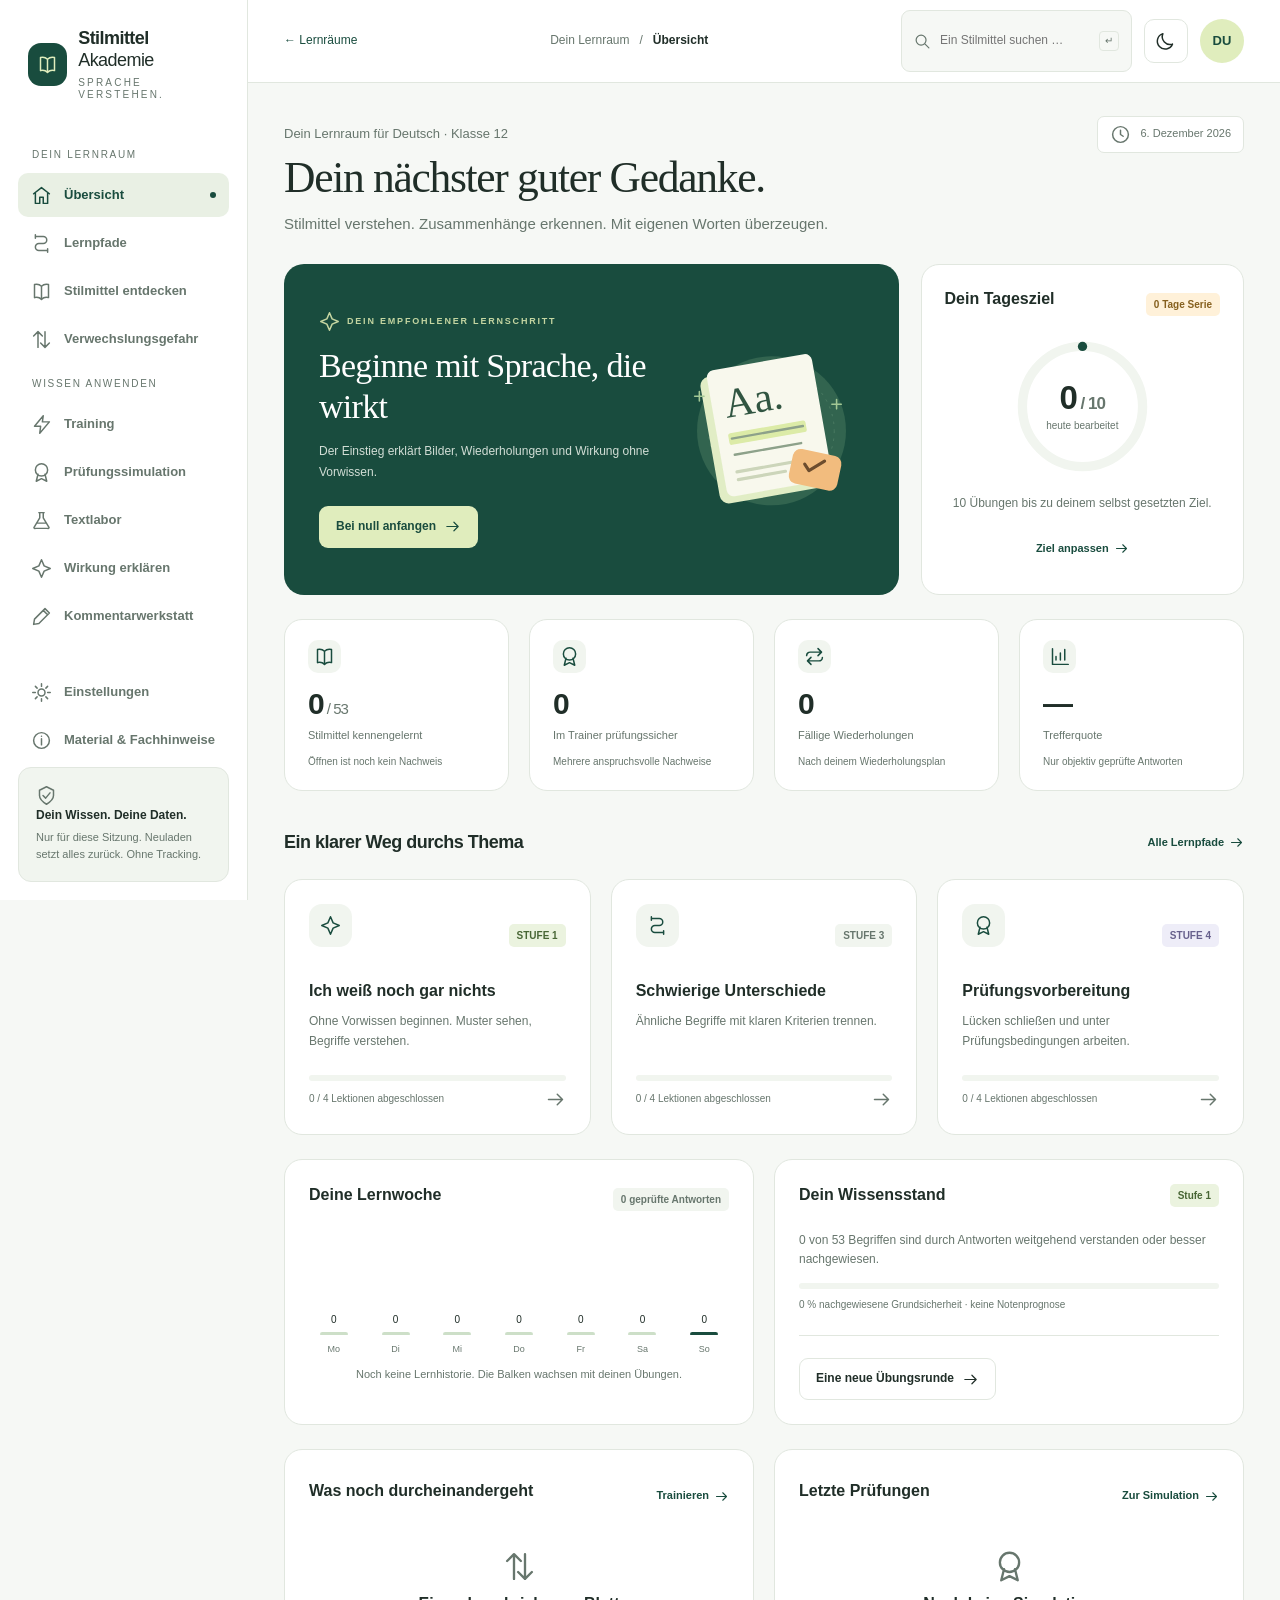
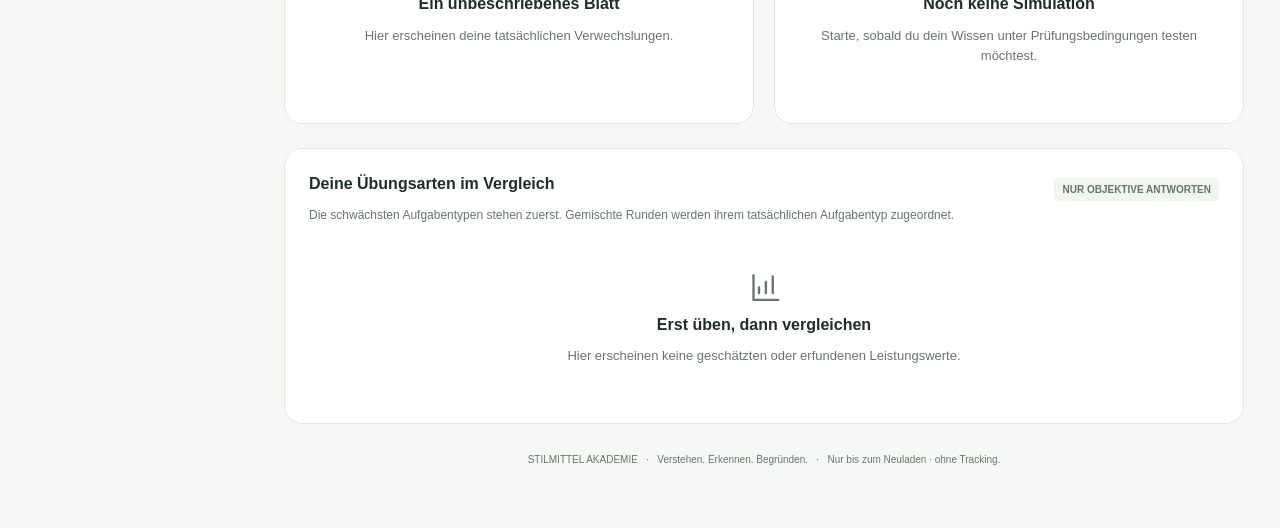
==== docs/exercises/deutsch-kurzarbeit-26-10-26.html @ a664a709 "feat: add German Stilmittel practice for October 26" ====
<!doctype html>
<html lang="de">
<head>
<meta http-equiv="Content-Security-Policy" content="default-src 'none'; script-src 'unsafe-inline'; style-src 'unsafe-inline'; img-src data:; base-uri 'none'; form-action 'none'">
<meta charset="utf-8">
<meta name="viewport" content="width=device-width,initial-scale=1,viewport-fit=cover">
<meta name="theme-color" content="#194c3e">
<meta name="description" content="Stilmittel verstehen, sicher erkennen und überzeugend analysieren. Deine lokale Lernplattform für die Oberstufe.">
<title>Stilmittel Akademie · Sprache verstehen.</title>
<link rel="icon" href="data:image/svg+xml,%3Csvg%20xmlns%3D%22http%3A//www.w3.org/2000/svg%22%20viewBox%3D%220%200%2064%2064%22%3E%3Crect%20width%3D%2264%22%20height%3D%2264%22%20rx%3D%2218%22%20fill%3D%22%23194c3e%22/%3E%3Cpath%20d%3D%22M14%2017c8-2%2013%200%2018%204%205-4%2010-6%2018-4v30c-8-2-13%200-18%204-5-4-10-6-18-4z%22%20fill%3D%22none%22%20stroke%3D%22%23e2edc8%22%20stroke-width%3D%223%22/%3E%3Cpath%20d%3D%22M32%2021v30M20%2025l6%202m-6%206%206%202m12-8%206-2m-6%2010%206-2%22%20stroke%3D%22%23e2edc8%22%20stroke-width%3D%222%22/%3E%3C/svg%3E%0A" type="image/svg+xml">
<style>
:root{--bg:#f6f8f5;--surface:#fff;--surface2:#f1f5ef;--ink:#202e28;--muted:#67766d;--line:#e1e7df;--brand:#194c3e;--brand2:#2a6854;--lime:#e0edbd;--accent:#f2b879;--good:#1c6a49;--bad:#a63e3d;--badbg:#fff0ed;--shadow:0 6px 30px #193e2910;--radius:18px;--sidebar:248px;--sans:Inter,ui-sans-serif,-apple-system,BlinkMacSystemFont,"Segoe UI",sans-serif;--serif:Georgia,"Times New Roman",serif}
*{box-sizing:border-box}html{scroll-behavior:smooth;scroll-padding-top:95px}body{margin:0;background:var(--bg);color:var(--ink);font:15px/1.6 var(--sans);-webkit-font-smoothing:antialiased}button,input,select,textarea{font:inherit}button,a,input,select,textarea{-webkit-tap-highlight-color:transparent}button{cursor:pointer;color:inherit}button:disabled{cursor:default;opacity:.5}a{color:var(--brand);text-decoration:none}a:hover{text-decoration:underline}button:focus-visible,a:focus-visible,input:focus-visible,select:focus-visible,textarea:focus-visible,summary:focus-visible{outline:3px solid #dbac5c;outline-offset:3px}h1,h2,h3,p{margin-top:0}h1{font:normal clamp(30px,3.4vw,45px)/1.12 var(--serif);letter-spacing:-1.3px;margin-bottom:14px}h2{font-size:21px;line-height:1.3;letter-spacing:-.5px;margin-bottom:15px}h3{font-size:16px;line-height:1.4;margin-bottom:10px}p{margin-bottom:14px}small,.small{font-size:12px}svg{display:inline-block;vertical-align:middle;flex-shrink:0}svg.icon{width:21px;height:21px;fill:none;stroke:currentColor;stroke-width:1.7;stroke-linecap:round;stroke-linejoin:round}.muted{color:var(--muted)}.eyebrow{font-size:10px;font-weight:750;letter-spacing:1.8px;text-transform:uppercase;color:var(--muted)}.subtitle{color:var(--muted);max-width:770px;line-height:1.7}.row{display:flex;align-items:center;gap:12px}.between{justify-content:space-between}.wrap{flex-wrap:wrap}.stack{display:grid;gap:18px}.grid{display:grid;gap:20px}.grid.two{grid-template-columns:repeat(2,minmax(0,1fr))}.grid.three{grid-template-columns:repeat(3,minmax(0,1fr))}.grid.four{grid-template-columns:repeat(4,minmax(0,1fr))}.span2{grid-column:span 2}.mb{margin-bottom:24px}.mt{margin-top:24px}.mt-small{margin-top:12px}.no-margin{margin:0}.divider{border:0;border-top:1px solid var(--line);margin:22px 0}
.sidebar{width:var(--sidebar);height:100dvh;position:fixed;inset:0 auto 0 0;background:var(--surface);border-right:1px solid var(--line);z-index:50;padding:28px 18px 18px;display:flex;flex-direction:column;overflow:auto}.brand{display:flex;align-items:center;gap:11px;padding:0 10px 31px;text-decoration:none!important;color:var(--ink)}.brand-mark{width:43px;height:43px;background:var(--brand);border-radius:13px;color:var(--lime);display:grid;place-items:center}.brand-name{font-weight:750;font-size:18px;letter-spacing:-.55px;line-height:1.2}.brand-name small{display:block;font-size:10px;letter-spacing:2.2px;text-transform:uppercase;font-weight:500;margin-top:6px;color:var(--muted)}.nav-label{font-size:10px;letter-spacing:1.7px;color:var(--muted);margin:15px 14px 10px}.nav-item{display:flex;gap:12px;align-items:center;padding:11px 13px;margin-bottom:4px;border-radius:10px;color:var(--muted);font-size:13px;font-weight:550;text-decoration:none!important}.nav-item:hover{background:var(--surface2);color:var(--ink)}.nav-item.active{background:#e9f0e4;color:var(--brand);font-weight:700}.nav-item.active:after{content:'';width:6px;height:6px;border-radius:50%;background:var(--brand);margin-left:auto}.sidebar-foot{margin-top:auto;padding-top:28px}.local-card{background:var(--surface2);padding:17px;border:1px solid var(--line);border-radius:13px;font-size:11px;color:var(--muted)}.local-card strong{display:block;font-size:12px;color:var(--ink);margin-bottom:4px}.shell{margin-left:var(--sidebar)}.topbar{height:78px;position:sticky;top:0;z-index:40;border-bottom:1px solid var(--line);background:var(--surface);padding:0 36px;display:flex;align-items:center;justify-content:space-between;gap:20px}.crumb{font-size:12px;color:var(--muted);white-space:nowrap}.crumb b{font-weight:600;color:var(--ink)}.searchbox{display:flex;align-items:center;gap:9px;background:var(--bg);border:1px solid var(--line);border-radius:9px;padding:8px 12px;min-width:220px}.searchbox svg{color:var(--muted);width:17px}.searchbox input{background:none;border:0;outline:0;width:100%;min-width:0;font-size:12px;color:var(--ink);padding:0}.avatar{width:36px;height:36px;border-radius:50%;background:var(--lime);color:var(--brand);display:grid;place-items:center;font-weight:700;font-size:13px;border:0}.icon-btn{width:38px;height:38px;display:inline-grid;place-items:center;background:transparent;border:1px solid var(--line);border-radius:10px}.mobile-menu{display:none}.main{padding:33px 36px 60px;max-width:1530px;margin:auto;min-height:calc(100dvh - 78px)}.page-top{margin-bottom:28px}.page-top .eyebrow{display:block;margin-bottom:12px}.page-top h1{margin-bottom:9px}.page-top p{margin-bottom:0}.welcome{font-size:13px;color:var(--muted);margin-bottom:10px}.date-pill{font-size:11px;white-space:nowrap;color:var(--muted);padding:7px 12px;border:1px solid var(--line);border-radius:7px;background:var(--surface)}.card{background:var(--surface);border:1px solid var(--line);border-radius:var(--radius);padding:24px;min-width:0}.card h3:last-child,.card p:last-child{margin-bottom:0}.card.clickable{transition:transform .15s,box-shadow .15s,border-color .15s;text-align:left;color:inherit}.card.clickable:hover{transform:translateY(-3px);box-shadow:var(--shadow);border-color:#b0c6ad}.hero{border-radius:20px;background:var(--brand);color:#fff;position:relative;overflow:hidden;padding:32px 35px;min-height:260px;display:flex;align-items:center;gap:15px}.hero-copy{position:relative;z-index:1;max-width:66%}.hero .eyebrow{color:#c4d5a1;display:flex;gap:7px;align-items:center;font-size:9px;margin-bottom:14px}.hero h2{font:normal 34px/1.2 var(--serif);letter-spacing:-.7px;max-width:430px;margin-bottom:13px}.hero p{color:#d2ded6;font-size:12px;line-height:1.8;max-width:390px;margin-bottom:22px}.hero-art{width:240px;max-width:36%;margin-left:auto}.hero-art svg{width:100%;height:auto}.hero-soft{background:#e9f0e4;color:var(--brand);border:1px solid #d8e3cf}.button{display:inline-flex;align-items:center;justify-content:center;gap:8px;border:1px solid transparent;border-radius:9px;padding:10px 16px;font-weight:650;font-size:12px;background:var(--brand);color:#fff;min-height:42px;text-decoration:none!important;line-height:1.45}.button:hover{background:var(--brand2)}.button svg{width:17px;height:17px}.button.secondary{border-color:var(--line);background:var(--surface);color:var(--ink)}.button.secondary:hover{background:var(--surface2)}.button.soft{background:var(--lime);color:var(--brand)}.button.soft:hover{background:#d1e3a6}.button.ghost{background:none;color:var(--brand);padding:6px 0}.button.danger{background:var(--bad)}.button.small{padding:7px 11px;min-height:34px;font-size:11px}.stat{padding:20px 23px;position:relative}.stat .stat-icon{width:33px;height:33px;display:grid;place-items:center;background:var(--surface2);border-radius:10px;color:var(--brand)}.stat strong{display:block;font-size:30px;letter-spacing:-1px;line-height:1;margin:16px 0 8px}.stat strong small{font-size:15px;color:var(--muted);font-weight:400}.stat .label{font-size:11px;color:var(--muted)}.stat-foot{font-size:10px;color:var(--muted);margin-top:10px}.section-title{display:flex;align-items:center;justify-content:space-between;margin:29px 0 15px;gap:10px}.section-title h2{margin:0;font-size:18px}.text-link{font-size:11px;color:var(--brand);display:inline-flex;align-items:center;gap:5px;font-weight:650}.text-link svg{width:15px;height:15px}.dashboard-grid{display:grid;grid-template-columns:minmax(0,1.9fr) minmax(270px,1fr);gap:22px}.daily-card{display:flex;flex-direction:column;align-items:center;text-align:center;padding:23px}.ring{width:145px;height:145px;position:relative;margin:3px auto 15px}.ring svg{width:100%;height:100%;transform:rotate(-90deg)}.ring-center{position:absolute;inset:0;display:flex;align-items:center;justify-content:center;flex-direction:column}.ring-center strong{font-size:33px;line-height:1.2;letter-spacing:-1px}.ring-center span{font-size:10px;color:var(--muted)}.tag{display:inline-flex;align-items:center;gap:5px;font-size:10px;line-height:1.3;padding:5px 8px;border-radius:5px;background:var(--surface2);color:var(--muted);font-weight:600}.tag.green{background:#ebf3df;color:#486635}.tag.gold{background:#fff1d9;color:#86601e}.tag.purple{background:#eeedf8;color:#67608c}.tag.blue{background:#eaf0f7;color:#4a678b}.tag.red{background:#fdece9;color:var(--bad)}.tag.dark{background:var(--brand);color:white}.progress{height:6px;border-radius:8px;background:var(--surface2);overflow:hidden;flex:1}.progress>span{height:100%;display:block;border-radius:8px;background:var(--brand);transition:width .3s}.progress-label{font-size:10px;color:var(--muted);margin-top:8px}.path-card .path-icon,.mode-icon{width:43px;height:43px;border-radius:13px;background:var(--surface2);display:grid;place-items:center;color:var(--brand);margin-bottom:19px}.path-card h3{margin:14px 0 8px}.path-card p{font-size:12px;line-height:1.7;color:var(--muted);min-height:42px}.path-card .progress{margin-top:22px}.info{border-radius:12px;padding:16px 19px;background:var(--surface2);border:1px solid var(--line);font-size:12px;line-height:1.75}.info strong{color:var(--ink)}.info.warning{background:#fff6e5;color:#77591d;border-color:#eeddb7}.info.error{background:var(--badbg);color:var(--bad);border-color:#edc5bf}.info.good{background:#eaf4ed;color:var(--good);border-color:#c9e0cd}.empty{text-align:center;padding:32px 20px;color:var(--muted);font-size:13px}.empty svg{width:33px;height:33px;margin-bottom:10px}.empty h3{color:var(--ink)}.activity-chart{display:flex;align-items:flex-end;gap:12px;height:140px;padding-top:10px}.chart-col{flex:1;min-width:0;text-align:center;display:flex;align-items:center;flex-direction:column;justify-content:flex-end;height:100%}.chart-col .bar{border-radius:6px 6px 2px 2px;background:#cddfc8;width:min(100%,28px);min-height:3px}.chart-col.today .bar{background:var(--brand)}.chart-col small{font-size:9px;color:var(--muted);margin-top:7px}.chart-col b{font-size:10px;font-weight:500;margin-bottom:4px}.list-row{display:flex;align-items:center;gap:12px;padding:13px 0;border-bottom:1px solid var(--line);font-size:12px}.list-row:last-child{border-bottom:0}.list-row .grow{flex:1;min-width:0}.list-row strong{display:block;font-size:12px}.list-row small{color:var(--muted);font-size:10px}.circle-num{width:30px;height:30px;display:grid;place-items:center;border-radius:9px;background:var(--surface2);color:var(--brand);font-size:12px;font-weight:650;flex-shrink:0}
.filters{display:flex;flex-wrap:wrap;gap:12px;align-items:center;padding:17px 20px;background:var(--surface);border:1px solid var(--line);border-radius:14px;margin-bottom:23px}.filters .searchbox{flex:1;min-width:200px;background:var(--surface);border:0;padding:0}input[type=text],input[type=number],input[type=search],select,textarea{border:1px solid var(--line);background:var(--surface);border-radius:8px;padding:11px 12px;color:var(--ink);max-width:100%}select{font-size:12px;min-height:41px}textarea{width:100%;min-height:140px;resize:vertical;line-height:1.75;font-size:14px}label.field{display:grid;gap:7px;font-size:12px;font-weight:600;min-width:0}label.field small{font-weight:400}.check{display:flex;align-items:center;gap:8px;font-size:12px;cursor:pointer;font-weight:400;line-height:1.55}.check input{accent-color:var(--brand);width:16px;height:16px;flex-shrink:0}.check.large{padding:12px;border:1px solid var(--line);border-radius:9px}.chip{display:inline-flex;align-items:center;justify-content:center;gap:5px;padding:7px 12px;border:1px solid var(--line);background:var(--surface);border-radius:8px;font-size:11px;min-height:34px}.chip.active{background:var(--brand);color:#fff;border-color:var(--brand)}.term-card{display:flex;flex-direction:column;padding:21px;text-decoration:none!important}.term-card h3{font:normal 23px/1.2 var(--serif);margin:16px 0 10px}.term-card p{font-size:12px;color:var(--muted);line-height:1.7;flex:1}.term-card .example-preview{font:italic 14px/1.6 var(--serif);padding:12px;background:var(--surface2);border-radius:8px;margin:7px 0 15px;color:var(--ink)}.status-dot{width:6px;height:6px;display:inline-block;background:#bac4bb;border-radius:50%}.status-dot.s1{background:#caa363}.status-dot.s2{background:#72a080}.status-dot.s3{background:var(--brand)}.status-label{font-size:10px;color:var(--muted)}.back{display:inline-flex;align-items:center;gap:7px;font-size:12px;color:var(--muted);margin-bottom:22px}.back svg{width:16px;height:16px}.detail-layout{display:grid;grid-template-columns:minmax(0,2fr) minmax(260px,1fr);gap:23px}.detail-aside{position:sticky;top:102px;align-self:start}.definition{font:normal 23px/1.55 var(--serif);letter-spacing:-.3px}.example-block{padding:20px 0;border-bottom:1px solid var(--line)}.example-block:last-child{border:0;padding-bottom:0}.example-block blockquote{font:normal 23px/1.55 var(--serif);margin:12px 0 15px;white-space:normal}.example-block p{font-size:13px}mark{background:#e5edba;color:#284529;padding:1px 3px;border-radius:3px}blockquote{margin:15px 0;padding:0}.step-text{display:grid;grid-template-columns:25px 1fr;gap:10px;margin:10px 0}.step-text .circle-num{width:23px;height:23px;font-size:10px}.step-text p{font-size:12px;margin:0}.definition-tag{font-size:10px;text-transform:uppercase;letter-spacing:1px;font-weight:650;color:var(--muted)}.confusion-link{display:block;padding:14px 0;border-bottom:1px solid var(--line);font-size:12px}.confusion-link:last-child{border:0}.confusion-link strong{display:block;font-size:13px;margin-bottom:5px}.compare-vs{font:italic 23px var(--serif);color:var(--muted);text-align:center;margin:10px 0}.comparison-card{border-top:3px solid var(--brand)}.comparison-card.alt{border-top-color:#c59859}.lesson{display:grid;grid-template-columns:44px 1fr auto;gap:17px;align-items:center;padding:22px;background:var(--surface);border:1px solid var(--line);border-radius:13px;margin-bottom:12px}.lesson p{font-size:12px;color:var(--muted);margin:5px 0 0}.lesson.done{border-color:#b7d1b3}.lesson-content{font-size:16px;line-height:1.9;max-width:800px}.lesson-content p{margin-bottom:22px}.lesson-content .lead{font:25px/1.6 var(--serif)}
.mode-card{position:relative;display:block;text-align:left;width:100%}.mode-card.selected{border-color:var(--brand);box-shadow:0 0 0 1px var(--brand)}.mode-card .mode-icon{margin-bottom:15px}.mode-card .letter{position:absolute;right:20px;top:20px;color:var(--muted);font-size:10px}.mode-card p{font-size:12px;color:var(--muted);margin-bottom:0}.training-config{display:grid;grid-template-columns:1fr 1fr 1fr auto;gap:14px;align-items:end;margin-bottom:26px}.question-frame{max-width:900px;margin:auto}.question-top{margin-bottom:25px}.question-top .progress{margin-top:18px}.question-card{padding:32px}.question-card h2{font-size:21px;line-height:1.5}.question-text{background:var(--surface2);padding:24px;border-radius:12px;font:normal 24px/1.7 var(--serif);white-space:pre-line;margin:22px 0;overflow-wrap:anywhere}.question-text.long{font:15px/1.9 var(--sans);max-height:430px;overflow:auto}.answer-list{display:grid;gap:10px}.answer-option{width:100%;display:flex;align-items:flex-start;gap:13px;text-align:left;padding:15px 17px;background:var(--surface);border:1px solid var(--line);border-radius:10px;font-size:13px;line-height:1.6}.answer-option:hover:not(:disabled){border-color:#93ae8c;background:var(--surface2)}.answer-option .option-letter{display:grid;place-items:center;flex-shrink:0;width:24px;height:24px;border-radius:6px;background:var(--surface2);font-size:10px;font-weight:650}.answer-option.selected{background:#edf3e6;border-color:var(--brand);box-shadow:0 0 0 1px var(--brand)}.answer-option.correct{border-color:var(--good);background:#eaf5ec}.answer-option.incorrect{border-color:var(--bad);background:var(--badbg)}.answer-option:disabled{opacity:1}.answer-option[aria-pressed=true] .option-letter{background:var(--brand);color:white}.feedback{padding:20px;border-radius:12px;margin-top:20px;background:#edf4ea;border:1px solid #bed6b7;font-size:13px}.feedback.bad{background:var(--badbg);border-color:#e9c4bd}.feedback.partial{background:#fff6e5;border-color:#eeddb7}.feedback h3{margin-bottom:9px}.feedback .answer-quote{font:20px/1.6 var(--serif);margin:15px 0}.question-actions{display:flex;justify-content:space-between;align-items:center;gap:12px;margin-top:23px;flex-wrap:wrap}.hint{padding:12px 0;color:var(--muted);font-size:12px}details{font-size:13px}summary{cursor:pointer;font-weight:600;padding:10px 0}details>p{padding-top:6px;line-height:1.8}input.answer-input{font-size:18px;width:100%;padding:17px}.word-area{font:normal 21px/1.95 var(--serif);padding:22px;background:var(--surface2);border-radius:12px;margin:18px 0;white-space:normal}.word-token{display:inline;border:1px solid transparent;border-radius:4px;background:transparent;font:inherit;line-height:1.7;padding:2px 3px;margin:1px 0;color:inherit;min-height:36px}.word-token:hover{background:#dde7d5}.word-token.selected{background:var(--brand);color:white}.word-token.solution{background:#dcebad;border-color:#658b43;color:#244326}.word-token.missed{border-bottom:2px solid var(--bad)}.word-token.lab-marked{background:var(--mark-color,#dcebad);color:#253d2c;border-bottom:2px solid #75986b}.word-token.lab-multiple{background:repeating-linear-gradient(135deg,#d6e6c7 0,#d6e6c7 7px,#e9dbbb 7px,#e9dbbb 14px)}.word-token:disabled{opacity:1}.token-note{font-size:11px;color:var(--muted)}.match-grid{display:grid;grid-template-columns:1.4fr 1fr;gap:18px}.match-col{display:grid;gap:10px}.match-item{text-align:left;padding:14px;background:var(--surface);border:1px solid var(--line);border-radius:9px;font-size:12px;min-height:65px}.match-item.selected{border-color:var(--brand);background:#edf3e6}.match-item.connected{border-left:5px solid var(--brand)}.order-zone{min-height:80px;padding:15px;border:1px dashed #93ad89;border-radius:12px;display:flex;align-items:center;flex-wrap:wrap;gap:9px;margin-bottom:16px}.order-zone .chip{font-size:13px}.flashcard{min-height:340px;display:flex;flex-direction:column;justify-content:center;align-items:center;padding:35px;text-align:center;border-radius:18px;background:var(--surface);border:1px solid var(--line);box-shadow:var(--shadow);cursor:pointer}.flashcard .front{font:36px/1.4 var(--serif)}.flashcard .back-text{font:24px/1.6 var(--serif);max-width:650px}.flashcard .eyebrow{margin-bottom:30px}.ratings{display:grid;grid-template-columns:repeat(3,1fr);gap:12px;margin-top:20px}.result-score{font-size:64px;line-height:1;letter-spacing:-3px;margin:20px 0;color:var(--brand)}.result-score small{font-size:22px;color:var(--muted);letter-spacing:0}.review-grid{display:flex;flex-wrap:wrap;gap:7px}.review-dot{width:36px;height:36px;border:1px solid var(--line);border-radius:7px;background:var(--surface);font-size:12px}.review-dot.answered{background:var(--surface2);border-color:#7ba46a}.review-dot.current{background:var(--brand);color:#fff}.exam-clock{padding:8px 12px;border-radius:9px;background:var(--surface);border:1px solid var(--line);font-variant-numeric:tabular-nums;font-size:13px;font-weight:650}.exam-clock.urgent{color:var(--bad);background:var(--badbg)}.exam-layout{display:grid;grid-template-columns:minmax(0,1fr) 240px;gap:22px}.exam-side{align-self:start;position:sticky;top:101px}.exam-review-item{display:flex;gap:15px;align-items:center;padding:14px 0;border-bottom:1px solid var(--line)}.exam-review-item .grow{flex:1;min-width:0}.exam-review-item p{font-size:12px;margin:0}.criteria{display:grid;gap:8px;margin:16px 0}.criteria .check{align-items:flex-start;border:1px solid var(--line);border-radius:8px;padding:11px 13px}.criteria .check input{margin-top:2px}.score-note{font-size:11px;color:var(--muted);line-height:1.6}.lab-layout{display:grid;grid-template-columns:minmax(0,1.5fr) minmax(300px,1fr);gap:22px}.lab-text{font:19px/2 var(--serif)}.annotation{padding:16px;border:1px solid var(--line);border-left:4px solid var(--mark-color,#b6d3a7);border-radius:10px;margin:13px 0;font-size:12px}.annotation blockquote{font:18px/1.5 var(--serif);margin:9px 0}.annotation p{margin:7px 0}.annotation-header{display:flex;justify-content:space-between;align-items:center}.workshop-top{display:grid;grid-template-columns:2fr 1fr;gap:20px;margin-bottom:20px}.material{border-top:1px solid var(--line);padding-top:16px;margin-top:16px;font-size:13px}.material h3{font-size:13px}.editor-toolbar{position:sticky;top:78px;z-index:20;background:var(--surface);border:1px solid var(--line);border-radius:12px;padding:13px 17px;margin-bottom:20px;display:flex;align-items:center;gap:12px;justify-content:space-between;flex-wrap:wrap}.editor-section{margin-bottom:22px}.editor-section textarea{min-height:150px;font-size:15px;padding:18px;line-height:1.9}.editor-section.body textarea{min-height:330px}.word-count{font-variant-numeric:tabular-nums;font-size:12px;color:var(--muted)}.planning{display:grid;gap:12px}.planning details{background:var(--surface);border:1px solid var(--line);border-radius:12px;padding:9px 18px}.planning textarea{margin:10px 0}.tabbar{display:flex;gap:5px;border-bottom:1px solid var(--line);margin-bottom:24px;overflow:auto;white-space:nowrap}.tabbar button{padding:13px 16px;background:none;border:0;border-bottom:2px solid transparent;font-size:12px;color:var(--muted)}.tabbar button.active{border-bottom-color:var(--brand);color:var(--brand);font-weight:700}.theme-swatch{width:18px;height:18px;border-radius:50%;display:inline-block;background:var(--brand)}.toast{position:fixed;left:calc(50% + var(--sidebar)/2);bottom:28px;transform:translateX(-50%) translateY(30px);background:var(--ink);color:var(--surface);padding:13px 21px;border-radius:10px;font-size:12px;z-index:100;opacity:0;pointer-events:none;transition:all .2s;max-width:90vw}.toast.visible{opacity:1;transform:translateX(-50%) translateY(0)}dialog{border:1px solid var(--line);border-radius:18px;background:var(--surface);color:var(--ink);max-width:560px;width:calc(100% - 32px);padding:28px;box-shadow:0 20px 100px #0003}dialog::backdrop{background:#162a2190;backdrop-filter:blur(3px)}.dialog-actions{display:flex;justify-content:flex-end;gap:10px;margin-top:23px;flex-wrap:wrap}.skip-link{position:fixed;left:20px;top:-100px;background:var(--surface);padding:10px;z-index:200}.skip-link:focus{top:10px}.footer-note{font-size:10px;color:var(--muted);padding-top:28px;text-align:center}.mobile-overlay{display:none}.source-list a{overflow-wrap:anywhere}.intro-cards{counter-reset:intro}.intro-card h3{font-size:20px}.intro-card .definition{font-size:20px}.rubric-grid{display:grid;grid-template-columns:1fr 1fr;gap:12px}.rubric-grid .card{padding:17px}.rubric-grid h3{font-size:13px}.rubric-grid p{font-size:12px}.trend-empty{font-size:11px;color:var(--muted);text-align:center;margin-top:10px}fieldset{border:0;padding:0;margin:0 0 20px;min-width:0}legend{font-size:12px;font-weight:700;margin-bottom:10px}.kbd{font-size:10px;border:1px solid var(--line);padding:1px 5px;border-radius:4px;color:var(--muted)}.print-only{display:none}
body.dark{--bg:#15231d;--surface:#1d2e25;--surface2:#263c30;--ink:#e5ede4;--muted:#a5b5a7;--line:#374d3e;--brand:#a4cf99;--brand2:#b5dca8;--lime:#c5dc9e;--good:#a5d9ae;--bad:#f3a69b;--badbg:#402b29;--shadow:0 6px 30px #0002}body.dark .button{color:#1d3022}body.dark .button.secondary{color:var(--ink)}body.dark .hero{background:#244534}body.dark .brand-mark{background:#355a3e;color:#e3edc7}body.dark .nav-item.active,body.dark .answer-option.selected{background:#324b37}body.dark .tag.green,body.dark .feedback,body.dark .info.good{background:#2a4933;color:#c0dfb6}body.dark .info.warning,body.dark .feedback.partial{background:#443f2c;color:#e3ce9e}body.dark .tag.blue{background:#2b3d49;color:#bdccdf}body.dark .tag.purple{background:#3b3450;color:#d5c8f2}body.dark .tag.gold{background:#493d29;color:#e6cc99}body.dark .question-card .answer-option.correct{background:#304e36}body.dark .info.error{color:var(--bad)}body.dark .chip.active,body.dark .word-token.selected{color:#193222}body.dark .hero .button.soft{color:#1b402d}
@media(min-width:1600px){.main{padding-left:50px;padding-right:50px}.topbar{padding-left:50px;padding-right:50px}.hero{padding:40px}.hero-art{width:260px}}
@media(max-width:1200px){:root{--sidebar:220px}.main{padding:28px 25px 55px}.topbar{padding:0 25px}.dashboard-grid{grid-template-columns:1.6fr 1fr}.hero{padding:26px}.hero h2{font-size:29px}.hero-art{max-width:31%}.grid.three{gap:15px}.card{padding:20px}.detail-layout{grid-template-columns:minmax(0,1.6fr) minmax(240px,1fr)}.training-config{grid-template-columns:1fr 1fr}.lab-layout{grid-template-columns:1fr}.lab-text{font-size:20px}.exam-layout{grid-template-columns:1fr 210px}}
@media(max-width:960px){:root{--sidebar:200px}.sidebar{padding-left:12px;padding-right:12px}.brand-name{font-size:15px}.brand-mark{width:36px;height:36px}.nav-item{font-size:12px;padding:10px}.grid.three{grid-template-columns:repeat(2,minmax(0,1fr))}.grid.four{grid-template-columns:repeat(2,minmax(0,1fr))}.dashboard-grid{grid-template-columns:1fr}.hero-copy{max-width:65%}.hero-art{max-width:32%}.daily-card{flex-direction:row;gap:18px;align-items:center;text-align:left}.daily-card .ring{width:110px;height:110px;flex-shrink:0;margin:0}.daily-card .daily-copy{flex:1}.daily-card h3{margin:0 0 7px}.detail-layout{grid-template-columns:1fr}.detail-aside{position:static}.exam-layout{grid-template-columns:1fr}.exam-side{position:static;grid-row:1}.exam-side .review-grid{display:none}.question-card{padding:24px}.workshop-top{grid-template-columns:1fr}.searchbox{min-width:150px}.topbar{height:68px}.main{min-height:calc(100dvh - 68px)}}
@media(max-width:760px){:root{--sidebar:0px}.sidebar{width:260px;transform:translateX(-100%);transition:transform .2s}.sidebar.open{transform:translateX(0)}.shell{margin-left:0}.mobile-menu{display:inline-grid}.topbar{height:64px;padding:0 18px;gap:12px}.topbar .crumb{flex:1}.topbar .searchbox{display:none}.topbar .row{gap:7px}.topbar .icon-btn{width:34px;height:34px}.main{padding:24px 18px 50px}.page-top .date-pill{display:none}.page-top h1{font-size:34px}.page-top{margin-bottom:24px}.hero{padding:25px;min-height:245px}.hero h2{font-size:30px}.hero-copy{max-width:67%}.hero-art{max-width:32%}.hero p{font-size:12px}.grid{gap:14px}.stat{padding:17px}.stat strong{font-size:27px;margin:11px 0 7px}.grid.four{gap:12px}.stat .stat-icon{width:28px;height:28px}.stat-icon svg{width:17px}.hero+.grid{margin-top:18px}.card{border-radius:14px;padding:20px}.section-title{margin-top:24px}.section-title h2{font-size:17px}.filters{padding:15px;gap:10px}.filters select{flex:1;min-width:130px}.filters .searchbox{flex-basis:100%;min-height:30px}.term-card h3{font-size:22px}.term-card{padding:17px}.term-card p{font-size:12px}.term-card .row.between{flex-wrap:wrap;gap:6px}.term-card .example-preview{font-size:13px}.toast{left:50%;bottom:16px}.mobile-overlay.show{display:block;position:fixed;inset:0;background:#0c211985;z-index:45}.lesson{grid-template-columns:32px 1fr;gap:12px;padding:17px}.lesson .button{grid-column:2;justify-self:start}.lesson .circle-num{width:30px;height:30px}.lesson-content{font-size:15px}.question-card{padding:20px}.question-card h2{font-size:18px}.question-text{font-size:22px;padding:19px}.answer-option{padding:13px;font-size:13px;gap:9px}.match-grid{gap:10px;grid-template-columns:1.2fr 1fr}.match-item{font-size:11px;padding:10px}.flashcard{min-height:320px;padding:25px}.flashcard .front{font-size:30px}.flashcard .back-text{font-size:21px}.ratings{gap:8px}.ratings .button{font-size:11px;padding:12px 8px}.word-area{font-size:20px;padding:15px}.word-token{padding:3px 4px;min-height:40px}.training-config{padding:18px;gap:12px}.training-config .button{width:100%}.editor-toolbar{top:64px}.lab-layout{gap:16px}.lab-text{font-size:19px}.detail-layout{gap:16px}.detail-layout .card{padding:21px}.definition{font-size:21px}.example-block blockquote{font-size:21px}.detail-header .row{flex-wrap:wrap}.rubric-grid{grid-template-columns:1fr}.lab-card p{font-size:12px}.tabbar button{padding:12px}.sidebar-foot{padding-top:20px}.editor-section textarea{font-size:16px}.question-actions .button{flex-grow:1}.score-note{font-size:11px}}
@media(max-width:470px){.grid.three{grid-template-columns:1fr}.grid.two:not(.keep-two){grid-template-columns:1fr}.hero{padding:23px;min-height:260px}.hero-copy{max-width:82%}.hero-art{position:absolute;right:-39px;bottom:-26px;width:160px;max-width:none;opacity:.2}.hero h2{font-size:31px;max-width:260px}.hero p{max-width:240px}.main{padding-left:16px;padding-right:16px}.page-top h1{font-size:33px}.card.stat{padding:16px}.term-card{padding:21px}.term-card .example-preview{font-size:15px}.term-card p{font-size:13px}.daily-card{gap:12px}.daily-card .ring{width:92px;height:92px}.ring-center strong{font-size:26px}.daily-card .daily-copy p{font-size:11px}.training-config{grid-template-columns:1fr 1fr}.training-config .config-category{grid-column:span 2}.training-config .button{grid-column:span 2}.topbar .crumb span{display:none}.topbar .crumb{font-size:12px}.span2{grid-column:auto}.editor-toolbar .button{font-size:10px}.question-text.long{font-size:14px}.match-grid{grid-template-columns:1fr 1fr}.match-item{padding:9px}.stat-foot{font-size:9px}.question-top .row{flex-wrap:wrap}}
@media(prefers-reduced-motion:reduce){*{scroll-behavior:auto!important;transition:none!important;animation:none!important}}
@media print{.sidebar,.topbar,.toast,.button,.filters,.question-actions,.editor-toolbar,.footer-note,.tabbar{display:none!important}.shell{margin:0}.main{padding:0;max-width:none}.card{box-shadow:none;border:1px solid #ccc;break-inside:avoid}.grid,.detail-layout,.lab-layout,.dashboard-grid{display:block}.card{margin-bottom:15px}body{background:white;color:black}.print-only{display:block}.word-token{padding:0;border:0}.word-area{background:none}.detail-aside{position:static}}

/* Compact daily target keeps its heading on a separate row. */
@media(max-width:960px){.daily-card{display:grid;grid-template-columns:120px minmax(0,1fr);gap:8px 18px;text-align:left}.daily-card>.daily-copy:first-child{grid-column:1 / -1;margin-bottom:0!important}.daily-card>.ring{margin:0;width:120px;height:120px}.daily-card>.daily-copy:last-child{min-width:0}.daily-card>.daily-copy:last-child p{margin-bottom:8px}.daily-card .tag{white-space:nowrap}.daily-card h3{margin-bottom:0}}
@media(max-width:470px){.daily-card{grid-template-columns:100px minmax(0,1fr);padding:20px;gap:8px 14px}.daily-card>.ring{width:100px;height:100px}.daily-card>.daily-copy:last-child p{font-size:12px}}

/* Directory integration: keyboard/touch access and narrow screens. */
button,select,input:not([type=checkbox]):not([type=radio]),summary,.nav-item,.text-link,.back,.return-link{min-height:44px}.icon-btn,.topbar .icon-btn,.avatar{min-width:44px;min-height:44px}.return-link{display:inline-flex;align-items:center;flex-shrink:0;font-size:12px}.check{min-height:44px}.word-token{min-width:44px;min-height:44px}.topbar{height:auto;min-height:78px;flex-wrap:wrap;padding-top:10px;padding-bottom:10px}.crumb{white-space:normal}.topbar .row{min-width:0}.main{overflow-wrap:anywhere}@media(max-width:480px){.topbar{gap:8px}.topbar .crumb{display:none}.topbar .row{margin-left:auto}.hero-copy{max-width:100%}.hero-art{display:none}.daily-card{display:flex}.row.between{flex-wrap:wrap}}
</style>
<script>
(function(root,factory){if(typeof module==="object"&&module.exports)module.exports=factory();else root.SMD=factory();})(typeof globalThis!=="undefined"?globalThis:this,function(){return {"terms":[{"id":"metapher","name":"Metapher","category":"bild","level":2,"material":true,"simple":"Ein Wort wird als Bild verwendet. Gemeint ist etwas anderes als seine wörtliche Bedeutung.","definition":"Eine Metapher überträgt einen Ausdruck aufgrund einer wahrgenommenen Ähnlichkeit in einen anderen Bedeutungsbereich.","recognize":"Prüfe, ob die wörtliche Lesart im Zusammenhang passt. Benenne das Bild und die Eigenschaft, die übertragen wird.","examples":[{"text":"Mein Zimmer ist ein [[Schlachtfeld]].","why":"Das Zimmer ist kein Kriegsgebiet. Die Unordnung wird mit der Verwüstung eines Schlachtfeldes verbunden.","effect":"Das Bild lässt die Unordnung besonders groß und chaotisch erscheinen.","context":"Alltag"},{"text":"Die Schulbibliothek ist ein [[Fenster zur Welt]].","why":"Ein Raum mit Büchern wird als Fenster bezeichnet. Übertragen wird die Möglichkeit, neue Aussichten und Erfahrungen zu gewinnen.","effect":"Im Plädoyer für eine Bibliothek erscheint Lesen als Zugang zu unbekannten Lebenswelten; das stützt die Forderung nach Förderung.","context":"Kommentar / Rede"},{"text":"Über ihren Erinnerungen lag ein [[Mantel aus Staub]].","why":"Staub und Mantel beschreiben nicht wörtlich die Erinnerung. Sie übertragen das Bild des Bedeckens auf das Vergessen.","effect":"Die Vergangenheit erscheint schwer zugänglich und lange unbeachtet; so wird die Distanz der Figur zu ihrem früheren Leben erfahrbar.","context":"Literarischer Modelltext"}],"effect":"Im Plädoyer für eine Bibliothek erscheint Lesen als Zugang zu unbekannten Lebenswelten; das stützt die Forderung nach Förderung.","confusion":[["vergleich","Ein Vergleich nennt die Beziehung ausdrücklich, etwa mit „wie“. Eine Metapher überträgt die Bezeichnung."],["personifikation","Eine Personifikation überträgt gerade menschliche Eigenschaften. Sie kann zugleich metaphorisch sein."]],"counter":{"text":"Das Zimmer ist zwanzig Quadratmeter groß.","why":"Die Größenangabe bleibt wörtlich; es wird kein fremder Bedeutungsbereich übertragen."},"memory":"Ein Bild wird zur Bezeichnung.","aliases":[],"classExample":"„Jemandem das Herz brechen“; „Stilmitteldschungel“; „ein Meer von Menschen“","exam":"Die Formulierung „Die Schulbibliothek ist ein Fenster zur Welt.“ zeigt das sprachliche Mittel „Metapher“. Ein Raum mit Büchern wird als Fenster bezeichnet. Übertragen wird die Möglichkeit, neue Aussichten und Erfahrungen zu gewinnen. Im Plädoyer für eine Bibliothek erscheint Lesen als Zugang zu unbekannten Lebenswelten; das stützt die Forderung nach Förderung."},{"id":"vergleich","name":"Vergleich","category":"bild","level":2,"material":true,"simple":"Zwei Dinge werden miteinander verglichen. Ein gemeinsames Merkmal verbindet sie.","definition":"Ein Vergleich setzt Sachverhalte anhand eines gemeinsamen Merkmals ausdrücklich in Beziehung, häufig durch „wie“ oder „als“.","recognize":"Suche Vergleichspartikel und bestimme die beiden verglichenen Größen sowie das gemeinsame Merkmal. Nicht jedes „wie“ ist ein Stilmittel.","examples":[{"text":"Der Rucksack ist schwer [[wie ein Stein]].","why":"Rucksack und Stein werden durch „wie“ verbunden; das gemeinsame Merkmal ist die Schwere.","effect":"Die körperliche Belastung wird anschaulich und leicht vorstellbar.","context":"Alltag"},{"text":"Eine Debatte ohne Zuhören ist [[wie ein Spiel ohne Regeln]].","why":"Die Debatte und das Spiel teilen den Mangel an einer Voraussetzung für faires Miteinander.","effect":"Der Vergleich begründet im Kommentar, warum Zuhören keine Nebensache, sondern Voraussetzung einer sinnvollen Debatte ist.","context":"Kommentar / Rede"},{"text":"Ihr Blick glitt über ihn hinweg [[wie Licht über kaltes Wasser]].","why":"Die Bewegung des Blicks wird ausdrücklich mit dem Gleiten von Licht verglichen.","effect":"Das flüchtige, unberührte Bild vermittelt Distanz; eine erwartete menschliche Nähe bleibt aus.","context":"Literarischer Modelltext"}],"effect":"Der Vergleich begründet im Kommentar, warum Zuhören keine Nebensache, sondern Voraussetzung einer sinnvollen Debatte ist.","confusion":[["metapher","„Die Debatte ist ein Schlachtfeld“ überträgt die Bezeichnung. „Wie ein Schlachtfeld“ stellt die Beziehung ausdrücklich her."]],"counter":{"text":"Ich weiß, wie das Gerät funktioniert.","why":"„Wie“ leitet hier eine indirekte Frage ein und vergleicht keine Größen."},"memory":"Wie oder als verbindet zwei Größen; die gemeinsame Eigenschaft zählt.","aliases":[],"classExample":"„stark wie ein Löwe“","exam":"Die Formulierung „Eine Debatte ohne Zuhören ist wie ein Spiel ohne Regeln.“ zeigt das sprachliche Mittel „Vergleich“. Die Debatte und das Spiel teilen den Mangel an einer Voraussetzung für faires Miteinander. Der Vergleich begründet im Kommentar, warum Zuhören keine Nebensache, sondern Voraussetzung einer sinnvollen Debatte ist."},{"id":"personifikation","name":"Personifikation","category":"bild","level":2,"material":true,"simple":"Etwas Nichtmenschliches verhält sich wie ein Mensch. Zum Beispiel kann ein Wind im Text flüstern.","definition":"Eine Personifikation schreibt Nichtmenschlichem menschliche Eigenschaften, Handlungen oder eine menschliche Gestalt zu.","recognize":"Frage: Wer handelt, und ist diese Handlung typisch menschlich? Auch Abstrakta wie Hoffnung können als Personen auftreten.","examples":[{"text":"Der Wecker [[schreit]] mich an.","why":"Dem Gerät wird ein menschlicher Ausdruck von Lautstärke und Ärger zugeschrieben.","effect":"Der Weckton wirkt aufdringlich; der Satz vermittelt den Widerwillen der geweckten Person.","context":"Alltag"},{"text":"Die Statistik [[verschweigt]] die Geschichten hinter den Zahlen.","why":"Eine Statistik kann keine bewusste Entscheidung zum Verschweigen treffen. Sie wird als handelnde Person dargestellt.","effect":"Der Kommentar lenkt den Blick auf Erfahrungen, die eine bloße Zahlenübersicht nicht zeigt, und fordert eine ergänzende Betrachtung.","context":"Kommentar / Rede"},{"text":"Die Hoffnung [[setzte sich an ihr Bett und wartete]].","why":"Das abstrakte Gefühl erhält einen Körper und menschliche Geduld.","effect":"Hoffnung wird als stille Begleiterin erfahrbar; das Bild betont Trost trotz anhaltender Unsicherheit.","context":"Literarischer Modelltext"}],"effect":"Der Kommentar lenkt den Blick auf Erfahrungen, die eine bloße Zahlenübersicht nicht zeigt, und fordert eine ergänzende Betrachtung.","confusion":[["metapher","Personifikation ist eine besondere Form bildlicher Übertragung. „Ein Meer von Fragen“ ist bildlich, aber nicht menschlich."],["allegorie","Eine ausgeführte Personifikation kann Teil einer Allegorie sein. Nicht jede Vermenschlichung bildet ein ganzes Deutungssystem."]],"counter":{"text":"Der Hund läuft über den Hof.","why":"Laufen ist für einen Hund eine wörtliche, natürliche Tätigkeit und keine Vermenschlichung."},"memory":"Nichtmenschliches bekommt menschliche Züge.","aliases":[],"classExample":"„Der Wind spielte mit ihren Haaren.“","exam":"Die Formulierung „Die Statistik verschweigt die Geschichten hinter den Zahlen.“ zeigt das sprachliche Mittel „Personifikation“. Eine Statistik kann keine bewusste Entscheidung zum Verschweigen treffen. Sie wird als handelnde Person dargestellt. Der Kommentar lenkt den Blick auf Erfahrungen, die eine bloße Zahlenübersicht nicht zeigt, und fordert eine ergänzende Betrachtung."},{"id":"allegorie","name":"Allegorie","category":"bild","level":3,"material":true,"simple":"Eine ganze Figur oder Bildfolge steht für eine abstrakte Idee. Mehrere Einzelheiten des Bildes passen zu dieser Idee.","definition":"Eine Allegorie stellt einen abstrakten Zusammenhang durch eine ausdeutbare konkrete Gestalt oder eine zusammenhängende Bildhandlung dar.","recognize":"Suche einen abstrakten Bezug und mehrere passende Bildelemente. Eine bloße lange Beschreibung ist noch keine Allegorie.","examples":[{"text":"Auf dem Plakat trägt die [[Gerechtigkeit eine Waage und verbundene Augen]].","why":"Die Figur verkörpert Gerechtigkeit. Waage und Augenbinde stehen für Abwägen und Unparteilichkeit.","effect":"Eine abstrakte Vorstellung wird zu einem einprägsamen Bild mit deutbaren Einzelheiten.","context":"Alltag"},{"text":"Die Demokratie ist ein [[Garten: Rechte sind seine Wurzeln, Beteiligung ist das Wasser, Gleichgültigkeit lässt ihn verdorren]].","why":"Garten, Wurzeln, Wasser und Verdorren bilden ein zusammenhängendes Modell politischer Bedingungen.","effect":"Die Bildfolge macht demokratische Teilhabe als dauernde Pflege verständlich und stützt den Aufruf, sich einzubringen.","context":"Kommentar / Rede"},{"text":"[[Die Zeit kam als Wanderin. Sie trug die Jahre im Beutel und ließ an jeder Tür eine Erinnerung zurück.]]","why":"Die Wanderin verkörpert Zeit; ihr Gepäck und ihre Besuche gestalten das Vergehen und Zurückbleiben von Erfahrungen aus.","effect":"Der Lebenslauf erscheint als Begegnung mit einer unaufhaltsam weiterziehenden Gestalt.","context":"Literarischer Modelltext"}],"effect":"Die Bildfolge macht demokratische Teilhabe als dauernde Pflege verständlich und stützt den Aufruf, sich einzubringen.","confusion":[["metapher","Eine einzelne Übertragung kann schon Metapher sein. Die Allegorie entfaltet einen abstrakten Zusammenhang in einem ausdeutbaren Bildgefüge."],["symbol","Ein Symbol verdichtet Bedeutung in einem Zeichen, ohne dass jedes Bildelement systematisch zugeordnet sein muss."]],"counter":{"text":"Ein Gärtner gießt die Blumen.","why":"Ohne erkennbaren zweiten Bedeutungszusammenhang ist dies eine wörtliche Handlung."},"memory":"Ein zusammenhängendes Bild macht eine Idee sichtbar.","aliases":[],"classExample":"Justitia als Darstellung der Gerechtigkeit; Fortuna als Darstellung des Glücks.","exam":"Die Formulierung „Die Demokratie ist ein Garten: Rechte sind seine Wurzeln, Beteiligung ist das Wasser, Gleichgültigkeit lässt ihn verdorren.“ zeigt das sprachliche Mittel „Allegorie“. Garten, Wurzeln, Wasser und Verdorren bilden ein zusammenhängendes Modell politischer Bedingungen. Die Bildfolge macht demokratische Teilhabe als dauernde Pflege verständlich und stützt den Aufruf, sich einzubringen."},{"id":"metonymie","name":"Metonymie","category":"bild","level":3,"material":true,"simple":"Ein Wort ersetzt ein anderes, weil die Dinge sachlich zusammengehören. Zum Beispiel steht der Autor für sein Werk.","definition":"Eine Metonymie ersetzt eine Bezeichnung durch eine sachlich benachbarte, etwa Autor für Werk, Ort für Institution oder Gefäß für Inhalt.","recognize":"Benutze keine bloße Ähnlichkeit als Begründung. Benenne die reale Beziehung zwischen gemeintem und genanntem Gegenstand.","examples":[{"text":"Ich lese gerade [[Schiller]].","why":"Gelesen wird ein Werk, nicht die Person. Der Autor steht für seinen Text.","effect":"Die knappe Bezeichnung setzt gemeinsames Wissen über Autor und Werk voraus.","context":"Alltag"},{"text":"[[Das Rathaus]] muss die Entscheidung endlich erklären.","why":"Gemeint ist die zuständige Stadtverwaltung, nicht das Gebäude. Der Arbeitsort ersetzt die Institution.","effect":"Der Kommentar bündelt Verantwortung bei einer öffentlichen Stelle und formuliert eine klare Forderung.","context":"Kommentar / Rede"},{"text":"Am Abend schwieg [[die ganze Straße]].","why":"Nicht der Straßenbelag, sondern die dort lebenden Menschen werden als schweigend beschrieben.","effect":"Die Ortsbezeichnung fasst die Bewohner zu einer Gemeinschaft zusammen; dadurch wirkt die Stille umfassend.","context":"Literarischer Modelltext"}],"effect":"Der Kommentar bündelt Verantwortung bei einer öffentlichen Stelle und formuliert eine klare Forderung.","confusion":[["metapher","Die Metapher arbeitet mit Ähnlichkeit; die Metonymie mit sachlicher Nachbarschaft."],["pars-pro-toto","Beim Pars pro toto ist die Beziehung speziell Teil zu Ganzem. Manche Systematiken ordnen es der Metonymie unter; in dieser App wird genauer unterschieden."]],"counter":{"text":"Die Stadt ist ein Ameisenhaufen.","why":"Das beruht auf einer Ähnlichkeit vieler Bewegungen, nicht auf sachlicher Nachbarschaft."},"memory":"Nähe statt Ähnlichkeit: Autor, Werk; Ort, Institution.","aliases":[],"classExample":"„Goethe lesen“; „eine Tasse trinken“; „Tempo“ für Papiertaschentuch.","exam":"Die Formulierung „Das Rathaus muss die Entscheidung endlich erklären.“ zeigt das sprachliche Mittel „Metonymie“. Gemeint ist die zuständige Stadtverwaltung, nicht das Gebäude. Der Arbeitsort ersetzt die Institution. Der Kommentar bündelt Verantwortung bei einer öffentlichen Stelle und formuliert eine klare Forderung."},{"id":"pars-pro-toto","name":"Pars pro toto","category":"bild","level":3,"material":true,"simple":"Ein Teil steht für das Ganze. Gemeint ist mehr, als das Wort wörtlich nennt.","definition":"Pars pro toto ist eine Form der Synekdoche, bei der ein Teil stellvertretend für ein Ganzes genannt wird.","recognize":"Prüfe eine echte Teil-Ganzes-Beziehung und die Richtung: Genannt ist der Teil, gemeint das Ganze. Die Gegenrichtung heißt Totum pro parte.","examples":[{"text":"Wir brauchen noch zwei [[helfende Hände]].","why":"Die Hände stehen für die Menschen, die bei der Arbeit helfen.","effect":"Der Ausdruck rückt die praktische Unterstützung und nicht die Person als Ganzes in den Vordergrund.","context":"Alltag"},{"text":"Jeder [[Kopf]] in dieser Klasse zählt.","why":"Gemeint ist jeder Schüler beziehungsweise jede Schülerin, nicht nur ein Körperteil.","effect":"Die Formulierung betont, dass alle Mitglieder der Lerngruppe berücksichtigt werden sollen.","context":"Kommentar / Rede"},{"text":"Am Horizont kehrten drei [[Segel]] in den Hafen zurück.","why":"Die Segel stehen für die vollständigen Segelschiffe.","effect":"Das auffällige sichtbare Detail prägt die Wahrnehmung der fernen Schiffe und verdichtet die Szene.","context":"Literarischer Modelltext"}],"effect":"Die Formulierung betont, dass alle Mitglieder der Lerngruppe berücksichtigt werden sollen.","confusion":[["metonymie","Metonymie kann andere sachliche Beziehungen nutzen, etwa Autor und Werk. Pars pro toto nennt genau einen Teil."],["synekdoche","Synekdoche ist der weitere Begriff; Pars pro toto ist eine bestimmte Richtung der Ersetzung."]],"counter":{"text":"Sie repariert das Segel des Bootes.","why":"Hier ist tatsächlich nur das Segel gemeint; es ersetzt nicht das Boot."},"memory":"Genannt: der Teil. Gemeint: das Ganze.","aliases":[],"classExample":"„Klinge“ statt „Schwert“. Die im Blatt zusätzlich genannte umgekehrte Richtung heißt genauer Totum pro parte.","exam":"Die Formulierung „Jeder Kopf in dieser Klasse zählt.“ zeigt das sprachliche Mittel „Pars pro toto“. Gemeint ist jeder Schüler beziehungsweise jede Schülerin, nicht nur ein Körperteil. Die Formulierung betont, dass alle Mitglieder der Lerngruppe berücksichtigt werden sollen."},{"id":"periphrase","name":"Periphrase","category":"bild","level":3,"material":true,"simple":"Du nennst etwas nicht direkt. Stattdessen beschreibst du es mit kennzeichnenden Merkmalen.","definition":"Eine Periphrase umschreibt eine Person oder Sache durch charakteristische Merkmale anstelle ihrer direkten Bezeichnung.","recognize":"Frage, welcher direkte Name durch die Wortgruppe ersetzt wird. Die Umschreibung muss im Kontext zuordenbar sein.","examples":[{"text":"Kannst du mir den [[kleinen Helfer gegen den Regen]] reichen? Gemeint ist der Schirm.","why":"Der Gegenstand wird über seine Funktion statt über seinen Namen bezeichnet.","effect":"Die bekannte Alltagssache wirkt spielerisch und persönlich.","context":"Alltag"},{"text":"Auch [[die Menschen, die nachts unsere Straßen reinigen]], verdienen mehr Aufmerksamkeit.","why":"Die Berufsbezeichnung wird durch eine charakteristische Tätigkeit ersetzt.","effect":"Der Kommentar macht die konkrete Arbeit sichtbar und unterstützt die Forderung nach gesellschaftlicher Anerkennung.","context":"Kommentar / Rede"},{"text":"Sie suchte [[den Ort, an dem ihre ersten Schritte Spuren hinterlassen hatten]].","why":"Die Umschreibung ersetzt im Kontext das Elternhaus oder die frühere Heimat.","effect":"Der Ort wird mit biografischer Erinnerung verbunden; die Rückkehr erhält eine emotionale Bedeutung.","context":"Literarischer Modelltext"}],"effect":"Der Kommentar macht die konkrete Arbeit sichtbar und unterstützt die Forderung nach gesellschaftlicher Anerkennung.","confusion":[["euphemismus","Eine Periphrase muss nichts beschönigen. Ein Euphemismus mildert ausdrücklich einen problematischen Sachverhalt."],["metapher","Eine Umschreibung kann bildlich sein, muss es aber nicht."]],"counter":{"text":"Der Schirm liegt im Flur.","why":"Der Gegenstand wird unmittelbar benannt."},"memory":"Beschreiben statt direkt benennen.","aliases":[],"classExample":"„Das Land, wo die Zitronen blühn“ als Umschreibung Italiens.","exam":"Die Formulierung „Auch die Menschen, die nachts unsere Straßen reinigen, verdienen mehr Aufmerksamkeit.“ zeigt das sprachliche Mittel „Periphrase“. Die Berufsbezeichnung wird durch eine charakteristische Tätigkeit ersetzt. Der Kommentar macht die konkrete Arbeit sichtbar und unterstützt die Forderung nach gesellschaftlicher Anerkennung."},{"id":"synaesthesie","name":"Synästhesie","category":"bild","level":3,"material":true,"simple":"Wörter aus verschiedenen Sinnen werden verbunden. Ein Klang kann zum Beispiel als süß beschrieben werden.","definition":"Eine Synästhesie verbindet sprachlich Wahrnehmungen aus unterschiedlichen Sinnesbereichen.","recognize":"Ordne die beteiligten Wörter Sinnen zu: Sehen, Hören, Riechen, Schmecken oder Tasten. Zwei Wörter aus demselben Sinn reichen nicht.","examples":[{"text":"Die Sängerin hat eine [[warme Stimme]].","why":"Wärme gehört zum Tasten und Temperaturempfinden, Stimme zum Hören.","effect":"Der Klang erscheint angenehm und geborgen; die körperliche Empfindung wird auf den Höreindruck übertragen.","context":"Alltag"},{"text":"Die Werbung verspricht einen [[samtweichen Klang]].","why":"Die tastbare Eigenschaft des Samts wird auf einen Höreindruck bezogen.","effect":"Die Werbung macht eine schwer beschreibbare Klangqualität sinnlich vorstellbar und wertet sie positiv.","context":"Kommentar / Rede"},{"text":"Aus dem offenen Fenster fiel [[goldene Musik]] in die Gasse.","why":"Die sichtbare Farbe und der Glanz von Gold werden mit hörbarer Musik verbunden.","effect":"Der Klang bekommt Leuchtkraft und Kostbarkeit; die Szene wirkt sinnlich verdichtet.","context":"Literarischer Modelltext"}],"effect":"Die Werbung macht eine schwer beschreibbare Klangqualität sinnlich vorstellbar und wertet sie positiv.","confusion":[["metapher","Synästhesie ist eine besondere Übertragung zwischen Sinnesgebieten. Nicht jede Metapher verbindet Sinne."]],"counter":{"text":"Die Musik ist laut.","why":"Lautstärke gehört zum Hören. Es findet kein Wechsel des Sinnesbereichs statt."},"memory":"Ein Sinn spricht mit den Wörtern eines anderen.","aliases":["Synästhesie","Synaesthesie"],"classExample":"„Golden wehn die Töne, süß spricht das Herz.“","exam":"Die Formulierung „Die Werbung verspricht einen samtweichen Klang.“ zeigt das sprachliche Mittel „Synästhesie“. Die tastbare Eigenschaft des Samts wird auf einen Höreindruck bezogen. Die Werbung macht eine schwer beschreibbare Klangqualität sinnlich vorstellbar und wertet sie positiv."},{"id":"euphemismus","name":"Euphemismus","category":"bild","level":3,"material":true,"simple":"Etwas Unangenehmes wird milder oder freundlicher bezeichnet. Das kann schonend sein oder Probleme verdecken.","definition":"Ein Euphemismus ersetzt eine als hart, anstößig oder belastend empfundene Bezeichnung durch einen mildernden Ausdruck.","recognize":"Formuliere den Sachverhalt möglichst neutral und vergleiche die Wertung. Entscheidend ist die beschönigende Wirkung im Kontext.","examples":[{"text":"Die Familie sagt: Er ist [[von uns gegangen]].","why":"Der Tod wird durch eine mildere Umschreibung ersetzt.","effect":"Die Formulierung kann in einem Trauergespräch Rücksicht nehmen und emotionalen Schmerz abfedern.","context":"Alltag"},{"text":"Die Firma nennt den Abbau von Arbeitsplätzen [[Personalanpassung]].","why":"Die konkrete Entlassung wird durch einen neutral klingenden Verwaltungsausdruck ersetzt.","effect":"Der Begriff kann die Folgen für Betroffene verdecken; ein kritischer Kommentar kann diese Verschleierung offenlegen.","context":"Kommentar / Rede"},{"text":"Man sagte, das Dorf werde [[weichen müssen]], während bereits die Häuser fielen.","why":"Die Zerstörung und der Verlust der Heimat erscheinen als sanftes, fast freiwilliges Zurücktreten.","effect":"Der Gegensatz zur sichtbaren Zerstörung macht die beschönigende Amtssprache kritisch erkennbar.","context":"Literarischer Modelltext"}],"effect":"Der Begriff kann die Folgen für Betroffene verdecken; ein kritischer Kommentar kann diese Verschleierung offenlegen.","confusion":[["litotes","Litotes bejaht durch Verneinung des Gegenteils. Euphemismus beschreibt eine beschönigende Funktion, nicht eine bestimmte Negationsform."],["periphrase","Nicht jede Umschreibung beschönigt; beide Mittel können gemeinsam auftreten."]],"counter":{"text":"Dreißig Beschäftigte werden entlassen.","why":"Die Aussage benennt den Sachverhalt direkt, ohne ihn sprachlich abzumildern."},"memory":"Milde Wörter können harte Wirklichkeit verdecken.","aliases":[],"classExample":"„entschlafen“ statt „sterben“","exam":"Die Formulierung „Die Firma nennt den Abbau von Arbeitsplätzen Personalanpassung.“ zeigt das sprachliche Mittel „Euphemismus“. Die konkrete Entlassung wird durch einen neutral klingenden Verwaltungsausdruck ersetzt. Der Begriff kann die Folgen für Betroffene verdecken; ein kritischer Kommentar kann diese Verschleierung offenlegen."},{"id":"hyperbel","name":"Hyperbel","category":"bild","level":2,"material":true,"simple":"Etwas wird absichtlich sehr stark übertrieben. Die Aussage ist nicht wörtlich gemeint.","definition":"Eine Hyperbel übersteigert einen Sachverhalt über das glaubhafte oder sachlich angemessene Maß hinaus.","recognize":"Prüfe, ob die Aussage als auffällige Übertreibung erkennbar ist. Ein bloßer großer Zahlenwert ist nicht automatisch eine Hyperbel.","examples":[{"text":"Ich habe dir das schon [[tausendmal]] erklärt.","why":"Die Zahl ist im üblichen Gespräch nicht als genau gezählte Häufigkeit gemeint.","effect":"Die Übertreibung betont Ungeduld und den Eindruck ständiger Wiederholung.","context":"Alltag"},{"text":"Wer jedes Klingeln beantwortet, kommt [[nie mehr zum Denken]].","why":"Es wird absolute Unmöglichkeit behauptet, obwohl Denkpausen weiter möglich sind.","effect":"Die Zuspitzung dramatisiert die Ablenkung durch Benachrichtigungen und stützt die Forderung nach störungsfreien Lernphasen.","context":"Kommentar / Rede"},{"text":"Sie wartete, bis [[ganze Zeitalter zwischen zwei Atemzügen]] vergangen waren.","why":"Zwischen Atemzügen vergehen keine Zeitalter; die Dauer wird extrem überhöht.","effect":"Die übersteigerte Zeitwahrnehmung vermittelt Anspannung und subjektiv endloses Warten.","context":"Literarischer Modelltext"}],"effect":"Die Zuspitzung dramatisiert die Ablenkung durch Benachrichtigungen und stützt die Forderung nach störungsfreien Lernphasen.","confusion":[["klimax","Klimax braucht eine steigende Folge. Eine Hyperbel kann aus nur einem übertriebenen Ausdruck bestehen."]],"counter":{"text":"Die Fahrt dauerte tatsächlich drei Stunden.","why":"Eine zutreffende Dauerangabe ist keine Übertreibung."},"memory":"Übertreibung ist nicht wörtlich zu nehmen.","aliases":[],"classExample":"„Es dauert eine Ewigkeit“; „Ich weiß alles.“","exam":"Die Formulierung „Wer jedes Klingeln beantwortet, kommt nie mehr zum Denken.“ zeigt das sprachliche Mittel „Hyperbel“. Es wird absolute Unmöglichkeit behauptet, obwohl Denkpausen weiter möglich sind. Die Zuspitzung dramatisiert die Ablenkung durch Benachrichtigungen und stützt die Forderung nach störungsfreien Lernphasen."},{"id":"litotes","name":"Litotes","category":"bild","level":3,"material":true,"simple":"Du sagst etwas, indem du das Gegenteil verneinst. „Nicht schlecht“ kann im Kontext ein vorsichtiges Lob sein.","definition":"Eine Litotes formuliert eine Aussage durch Verneinung ihres Gegenteils, häufig als Untertreibung oder indirekte Verstärkung.","recognize":"Suche die Verneinung und das verneinte Gegenmerkmal. Bestimme dann anhand des Kontextes, wie stark die positive Aussage gemeint ist.","examples":[{"text":"Nach einer hervorragenden Präsentation sagt jemand: Das war [[nicht schlecht]].","why":"Verneint wird „schlecht“; im Lobkontext ist eine deutlich positive Bewertung gemeint.","effect":"Das Lob wirkt zurückhaltend und kann gerade dadurch Anerkennung hervorheben.","context":"Alltag"},{"text":"Die Folgekosten sind [[nicht unerheblich]].","why":"Die geringe Bedeutung der Kosten wird verneint; gemeint sind spürbare Kosten.","effect":"Die zurückhaltende Form mahnt zur Vorsicht, ohne die Warnung plakativ zu übertreiben.","context":"Kommentar / Rede"},{"text":"Sie ging diesen Weg [[nicht ohne Furcht]].","why":"Furchtlosigkeit wird verneint; die Figur empfindet Angst.","effect":"Die indirekte Form lässt die Angst beherrscht erscheinen und unterstreicht, dass der Aufbruch trotzdem erfolgt.","context":"Literarischer Modelltext"}],"effect":"Die zurückhaltende Form mahnt zur Vorsicht, ohne die Warnung plakativ zu übertreiben.","confusion":[["euphemismus","Euphemismus beschönigt etwas; eine Litotes muss nicht beschönigen und kann eine Kritik verstärken."],["hyperbel","Hyperbel übersteigert offen; Litotes kann durch scheinbar zurückhaltende Negation wirken."]],"counter":{"text":"Ich habe das Buch nicht gelesen.","why":"Die Aussage verneint eine Handlung direkt, ohne dadurch das Gegenteil einer Eigenschaft positiv auszudrücken."},"memory":"Das Gegenteil verneinen, statt direkt bejahen.","aliases":[],"classExample":"„nicht schlecht“; „nicht gerade ein Held“; „Er war nicht ehrlich zu dir.“ Die Deutung als indirekte Verstärkung benötigt Kontext.","exam":"Die Formulierung „Die Folgekosten sind nicht unerheblich.“ zeigt das sprachliche Mittel „Litotes“. Die geringe Bedeutung der Kosten wird verneint; gemeint sind spürbare Kosten. Die zurückhaltende Form mahnt zur Vorsicht, ohne die Warnung plakativ zu übertreiben."},{"id":"symbol","name":"Symbol","category":"bild","level":3,"material":false,"simple":"Ein konkretes Zeichen trägt eine weitere Bedeutung. Ein Schlüssel kann in einer Geschichte etwa für einen neuen Zugang stehen.","definition":"Ein Symbol ist ein wahrnehmbares Zeichen oder Motiv, das im kulturellen oder textlichen Zusammenhang über sich hinaus auf eine weitere Bedeutung verweist.","recognize":"Prüfe den Kontext und mögliche Wiederholungen. Die Zusatzbedeutung muss am Text oder an einer verständlichen Konvention begründet werden.","examples":[{"text":"Auf der Karte steht eine [[weiße Taube]] für Frieden.","why":"Die Vogelgestalt wird als bekanntes Friedenszeichen verwendet.","effect":"Der abstrakte Wunsch wird ohne ausführliche Erklärung sichtbar.","context":"Alltag"},{"text":"Im Kommentar steht die [[offene Tür]] der Bibliothek für Zugang zu Bildung.","why":"Das konkrete Motiv verweist auf gesellschaftliche Offenheit und Teilhabe.","effect":"Es bündelt die Forderung, Bildung nicht nur formal, sondern tatsächlich zugänglich zu machen.","context":"Kommentar / Rede"},{"text":"Auch nach der Heimkehr hielt sie den [[rostigen Schlüssel]] fest; keine Tür ließ sich damit mehr öffnen.","why":"Im Zusammenhang verweist der unbrauchbare Schlüssel auf verlorene Zugehörigkeit, nicht nur auf ein Werkzeug.","effect":"Das Motiv verdichtet die unerfüllbare Sehnsucht nach einem früheren Zuhause.","context":"Literarischer Modelltext"}],"effect":"Es bündelt die Forderung, Bildung nicht nur formal, sondern tatsächlich zugänglich zu machen.","confusion":[["allegorie","Bei der Allegorie lassen sich mehrere Bildelemente systematisch ausdeuten. Das Symbol kann offener und mehrdeutig bleiben."]],"counter":{"text":"Sie öffnet mit dem Schlüssel die Haustür.","why":"Ohne weiteren Kontext ist das lediglich die praktische Verwendung eines Gegenstands."},"memory":"Ein Zeichen verweist über sich hinaus.","aliases":[],"classExample":"Ergänzung zum fotografierten Unterrichtsstoff.","exam":"Die Formulierung „Im Kommentar steht die offene Tür der Bibliothek für Zugang zu Bildung.“ zeigt das sprachliche Mittel „Symbol“. Das konkrete Motiv verweist auf gesellschaftliche Offenheit und Teilhabe. Es bündelt die Forderung, Bildung nicht nur formal, sondern tatsächlich zugänglich zu machen."},{"id":"anapher","name":"Anapher","category":"muster","level":2,"material":true,"simple":"Mehrere Sätze oder Satzteile beginnen mit demselben Wort. So entsteht ein wiederkehrender Anfang.","definition":"Eine Anapher wiederholt Wörter oder Wortgruppen am Anfang aufeinanderfolgender Sätze, Verse oder vergleichbarer Einheiten.","recognize":"Vergleiche die Anfänge mehrerer Einheiten. Gleiche Satzstruktur allein reicht nicht; die Wörter am Anfang müssen sich wiederholen.","examples":[{"text":"[[Ich will]] schlafen. [[Ich will]] Ruhe.","why":"Die beiden Sätze beginnen mit derselben Wortgruppe „Ich will“.","effect":"Die Wiederholung betont das Bedürfnis und wirkt nachdrücklich.","context":"Alltag"},{"text":"[[Wir brauchen]] Räume zum Lesen. [[Wir brauchen]] Zeit zum Denken. [[Wir brauchen]] Mut zur Diskussion.","why":"Drei Forderungen setzen mit genau denselben Wörtern ein.","effect":"Der gemeinsame Anfang verbindet die Forderungen zu einem Programm und erhöht ihre Eindringlichkeit.","context":"Kommentar / Rede"},{"text":"[[Noch]] stand ihr Stuhl am Fenster. [[Noch]] hing ihr Mantel an der Tür. [[Noch]] wartete das Haus.","why":"„Noch“ steht jeweils am Satzanfang; im letzten Satz tritt zusätzlich eine Personifikation auf.","effect":"Die Wiederholung hält die Spuren einer abwesenden Person fest und lässt einen bevorstehenden Verlust spürbar werden.","context":"Literarischer Modelltext"}],"effect":"Der gemeinsame Anfang verbindet die Forderungen zu einem Programm und erhöht ihre Eindringlichkeit.","confusion":[["epipher","Epipher wiederholt am Ende, Anapher am Anfang."],["parallelismus","Parallelismus betrifft die Satzstruktur. Eine Anapher kann mit ihm zusammen auftreten."]],"counter":{"text":"Heute lese ich. Morgen schreibe ich.","why":"Die Anfänge sind verschieden; wiederholt wird „ich“ am Ende."},"memory":"Anapher: am Anfang.","aliases":["Anaphora"],"classExample":"„Ich wollte rennen, ich wollte fliegen, ich wollte alles erreichen!“","exam":"Die Formulierung „Wir brauchen Räume zum Lesen. Wir brauchen Zeit zum Denken. Wir brauchen Mut zur Diskussion.“ zeigt das sprachliche Mittel „Anapher“. Drei Forderungen setzen mit genau denselben Wörtern ein. Der gemeinsame Anfang verbindet die Forderungen zu einem Programm und erhöht ihre Eindringlichkeit."},{"id":"epipher","name":"Epipher","category":"muster","level":3,"material":true,"simple":"Mehrere Sätze oder Satzteile enden mit denselben Wörtern. Der Schluss kehrt immer wieder.","definition":"Eine Epipher wiederholt Wörter oder Wortgruppen am Ende aufeinanderfolgender Sätze, Verse oder vergleichbarer Einheiten.","recognize":"Vergleiche die Enden. Eine einmalige Formulierung kann ohne weitere Textstelle nicht als Epipher nachgewiesen werden.","examples":[{"text":"Am Morgen fehlt mir [[Zeit]]. Am Abend fehlt mir [[Zeit]].","why":"Beide Sätze schließen mit demselben Wort.","effect":"Das wiederholte Ende macht Zeitmangel zum beherrschenden Problem.","context":"Alltag"},{"text":"Die Schule braucht [[Vertrauen]]. Die Familien brauchen [[Vertrauen]]. Die ganze Debatte braucht [[Vertrauen]].","why":"Die Einheiten münden jeweils in „Vertrauen“.","effect":"Das Schlüsselwort wird zum gemeinsamen Ziel verschiedener Beteiligter; die Rede bündelt ihre Forderung darauf.","context":"Kommentar / Rede"},{"text":"Er suchte im Haus [[nach ihr]]. Er fragte den Wind [[nach ihr]]. Er lauschte der Nacht [[nach ihr]].","why":"Die drei Sätze enden identisch; Wind und Nacht ergänzen bildhafte Sprache.","effect":"Jede Suchbewegung kehrt zu derselben Person zurück. Das verstärkt den Eindruck von Sehnsucht und Ausweglosigkeit.","context":"Literarischer Modelltext"}],"effect":"Das Schlüsselwort wird zum gemeinsamen Ziel verschiedener Beteiligter; die Rede bündelt ihre Forderung darauf.","confusion":[["anapher","Der Unterschied ist die Position der wiederholten Wörter."],["epiphrase","Epiphrase ist ein Nachtrag zu einem abgeschlossenen Satz, keine Wiederholung am Satzende."]],"counter":{"text":"Wir warten auf Antworten.","why":"Ein einzelner Satz weist keine wiederholten Enden nach."},"memory":"Epipher: am Ende.","aliases":[],"classExample":"„Wir wollen gute Noten. Nichts ist uns wichtiger als gute Noten.“","exam":"Die Formulierung „Die Schule braucht Vertrauen. Die Familien brauchen Vertrauen. Die ganze Debatte braucht Vertrauen.“ zeigt das sprachliche Mittel „Epipher“. Die Einheiten münden jeweils in „Vertrauen“. Das Schlüsselwort wird zum gemeinsamen Ziel verschiedener Beteiligter; die Rede bündelt ihre Forderung darauf."},{"id":"repetitio","name":"Repetitio","category":"muster","level":2,"material":true,"simple":"Ein Wort oder eine Wortgruppe wird wiederholt. Wichtiges bleibt dadurch im Ohr.","definition":"Repetitio bezeichnet die Wiederholung sprachlicher Elemente; Anapher und Epipher sind positionsgebundene Sonderformen.","recognize":"Suche tatsächlich wiederkehrende Wörter. Ähnliche Bedeutungen allein sind keine wörtliche Wiederholung.","examples":[{"text":"[[Weiter, weiter]]!","why":"Dasselbe Wort steht zweimal unmittelbar hintereinander.","effect":"Die Wiederholung treibt an und verstärkt den Handlungsdruck.","context":"Alltag"},{"text":"Wir warten auf Ergebnisse und [[warten und warten]].","why":"Das Verb kehrt mehrfach zurück, ohne dass es um einen wechselnden Wortstamm geht.","effect":"Die gedehnte Wiederholung bildet die als quälend empfundene Verzögerung nach und kritisiert Untätigkeit.","context":"Kommentar / Rede"},{"text":"[[Fort]] war der Klang, [[fort]] das Licht, [[fort]] die Wärme.","why":"„Fort“ wird wiederholt, jeweils am Anfang der verkürzten Einheiten; daher ist auch Anapher zutreffend.","effect":"Die wiederholte Abwesenheit lässt den Verlust mehrere Wahrnehmungsbereiche erfassen.","context":"Literarischer Modelltext"}],"effect":"Die gedehnte Wiederholung bildet die als quälend empfundene Verzögerung nach und kritisiert Untätigkeit.","confusion":[["figura-etymologica","Figura etymologica verbindet verschiedene Wörter desselben Stamms; Repetitio wiederholt ein Element."],["anapher","Anapher ist die genauere Bezeichnung, wenn die Wiederholung jeweils am Anfang steht."]],"counter":{"text":"Sie ist mutig und tapfer.","why":"Die Bedeutungen ähneln sich, die Wörter sind aber nicht identisch."},"memory":"Dasselbe sprachliche Element kommt wieder.","aliases":["Wiederholung"],"classExample":"„Bald da, bald dort.“ Zusätzlich wiederholt sich ein Einheitsanfang.","exam":"Die Formulierung „Wir warten auf Ergebnisse und warten und warten.“ zeigt das sprachliche Mittel „Repetitio“. Das Verb kehrt mehrfach zurück, ohne dass es um einen wechselnden Wortstamm geht. Die gedehnte Wiederholung bildet die als quälend empfundene Verzögerung nach und kritisiert Untätigkeit."},{"id":"parallelismus","name":"Parallelismus","category":"muster","level":3,"material":true,"simple":"Mehrere Satzteile haben denselben Bauplan. Die Wörter dürfen unterschiedlich sein.","definition":"Ein Parallelismus ordnet entsprechende Satzglieder in aufeinanderfolgenden Einheiten in gleicher syntaktischer Folge an.","recognize":"Bestimme die Funktionen der Satzteile, etwa Subjekt, Prädikat und Objekt. Vergleiche ihren Bauplan statt nur einzelne Wörter.","examples":[{"text":"[[Mia liest Bücher]]. [[Ben schreibt Briefe]].","why":"Beide Sätze folgen dem Schema Subjekt – Prädikat – Objekt.","effect":"Die gleich gebauten Aussagen stellen die Tätigkeiten gleichrangig nebeneinander.","context":"Alltag"},{"text":"[[Wir schützen Daten]]. [[Wir stärken Rechte]].","why":"Die Forderungen haben denselben grammatischen Aufbau; zusätzlich beginnt jede mit „Wir“.","effect":"Der gleichmäßige Satzbau verbindet Datenschutz und Rechte als zusammengehörende Ziele.","context":"Kommentar / Rede"},{"text":"[[Der Tag brachte Fragen]]. [[Die Nacht trug Antworten]].","why":"Die Einheiten folgen demselben Bauplan, auch wenn die Tätigkeiten metaphorisch beschrieben sind.","effect":"Die formale Entsprechung stellt Tag und Nacht als aufeinander bezogene Erfahrungsräume dar.","context":"Literarischer Modelltext"}],"effect":"Der gleichmäßige Satzbau verbindet Datenschutz und Rechte als zusammengehörende Ziele.","confusion":[["chiasmus","Parallelismus: A–B / A–B. Chiasmus: A–B / B–A."],["anapher","Gleicher Satzbau verlangt keine identischen Anfangswörter; Anapher verlangt sie."]],"counter":{"text":"Mia liest Bücher, während Ben von seinen Briefen erzählt.","why":"Die grammatischen Strukturen sind hier nicht parallel aufgebaut."},"memory":"Gleicher Bauplan, nicht zwingend gleiche Wörter.","aliases":[],"classExample":"„Wir sind vier Mädchen, wir sind 22 Jungen.“","exam":"Die Formulierung „Wir schützen Daten. Wir stärken Rechte.“ zeigt das sprachliche Mittel „Parallelismus“. Die Forderungen haben denselben grammatischen Aufbau; zusätzlich beginnt jede mit „Wir“. Der gleichmäßige Satzbau verbindet Datenschutz und Rechte als zusammengehörende Ziele."},{"id":"chiasmus","name":"Chiasmus","category":"muster","level":3,"material":true,"simple":"Zwei Satzteile sind über Kreuz gebaut. Eine Reihenfolge wird im zweiten Teil umgedreht.","definition":"Ein Chiasmus stellt syntaktisch oder semantisch entsprechende Elemente über Kreuz nach dem Muster A–B / B–A.","recognize":"Benenne ausdrücklich, welche Elemente die Rollen A und B übernehmen. Ein Gegensatz allein beweist keine Kreuzstellung.","examples":[{"text":"[[Ich mag den Sommer; den Winter magst du]].","why":"Zuerst steht die Person vor der Jahreszeit, dann die Jahreszeit vor der Person: Subjekt – Objekt / Objekt – Subjekt.","effect":"Der umgekehrte Bau hebt die unterschiedlichen Vorlieben hervor.","context":"Alltag"},{"text":"[[Die Technik soll dem Menschen dienen, nicht der Mensch der Technik]].","why":"Die Rollen von Mensch und Technik werden im zweiten Teil überkreuz getauscht.","effect":"Die Kreuzstellung stellt die gewünschte Rangordnung der problematischen Umkehrung gegenüber und verdichtet die Kritik.","context":"Kommentar / Rede"},{"text":"[[Hell war der Morgen, der Abend war dunkel]].","why":"Im ersten Teil steht die Eigenschaft vor dem Subjekt, im zweiten das Subjekt vor der Eigenschaft.","effect":"Der spiegelnde Aufbau betont den Wandel von Helligkeit zu Dunkelheit; zugleich liegt eine Antithese vor.","context":"Literarischer Modelltext"}],"effect":"Die Kreuzstellung stellt die gewünschte Rangordnung der problematischen Umkehrung gegenüber und verdichtet die Kritik.","confusion":[["parallelismus","Parallelismus bewahrt die Reihenfolge, Chiasmus kehrt sie um."],["antithese","Antithese beschreibt einen Bedeutungsgegensatz. Chiasmus beschreibt die Anordnung. Beides kann gleichzeitig vorliegen."]],"counter":{"text":"Der Morgen ist hell, der Abend ist dunkel.","why":"Es gibt einen Gegensatz, aber beide Einheiten haben denselben Aufbau."},"memory":"A–B wird zu B–A.","aliases":[],"classExample":"„Der Einsatz war groß, klein war der Gewinn.“ Zugleich liegt ein Gegensatz zwischen groß und klein vor.","exam":"Die Formulierung „Die Technik soll dem Menschen dienen, nicht der Mensch der Technik.“ zeigt das sprachliche Mittel „Chiasmus“. Die Rollen von Mensch und Technik werden im zweiten Teil überkreuz getauscht. Die Kreuzstellung stellt die gewünschte Rangordnung der problematischen Umkehrung gegenüber und verdichtet die Kritik."},{"id":"alliteration","name":"Alliteration","category":"muster","level":2,"material":true,"simple":"Benachbarte wichtige Wörter beginnen mit demselben Laut. Der Klang verbindet sie.","definition":"Eine Alliteration wiederholt den Anfangslaut betonter Stammsilben benachbarter oder eng verbundener Wörter.","recognize":"Höre auf den Laut, nicht nur auf den Buchstaben. Kleine Verbindungswörter können dazwischenstehen.","examples":[{"text":"[[Mila malt Muster]].","why":"Die betonten Wörter beginnen hörbar mit dem Laut m.","effect":"Der Gleichklang macht den Satz rhythmisch und leicht merkbar.","context":"Alltag"},{"text":"Wir brauchen [[Mut statt Mauern]].","why":"Die bedeutungstragenden Wörter „Mut“ und „Mauern“ haben denselben Anfangslaut.","effect":"Der Klang koppelt die Alternative eng und macht die politische Forderung einprägsam.","context":"Kommentar / Rede"},{"text":"[[Leise lag das Licht]] auf den verlassenen Wegen.","why":"Die l-Anlaute wiederholen sich in mehreren benachbarten Wörtern.","effect":"Der sanfte Gleichklang kann hier die ruhige, gedämpfte Atmosphäre unterstützen.","context":"Literarischer Modelltext"}],"effect":"Der Klang koppelt die Alternative eng und macht die politische Forderung einprägsam.","confusion":[["anapher","Alliteration wiederholt einen Laut; Anapher ganze Wörter an Einheitsanfängen."],["onomatopoesie","Lautmalerei ahmt einen bezeichneten Klang nach. Alliteration verlangt keine Geräuschnachahmung."]],"counter":{"text":"Chemie und Chor","why":"Die Anfangsbuchstaben sind gleich, die üblichen deutschen Anfangslaute unterscheiden sich."},"memory":"Gleicher Anfangslaut, nicht nur gleicher Buchstabe.","aliases":[],"classExample":"„Stefanie strahlt stundenlang“; „Daniel Dauerdöser denkt: Das dauert doch noch.“","exam":"Die Formulierung „Wir brauchen Mut statt Mauern.“ zeigt das sprachliche Mittel „Alliteration“. Die bedeutungstragenden Wörter „Mut“ und „Mauern“ haben denselben Anfangslaut. Der Klang koppelt die Alternative eng und macht die politische Forderung einprägsam."},{"id":"figura-etymologica","name":"Figura etymologica","category":"muster","level":3,"material":true,"simple":"Verschiedene Wörter aus derselben Wortfamilie stehen eng zusammen. Oft wird ein Verb mit einem verwandten Nomen verbunden.","definition":"Eine Figura etymologica verbindet etymologisch beziehungsweise wortstammverwandte Ausdrücke in enger syntaktischer Beziehung.","recognize":"Suche unterschiedliche Wörter mit gemeinsamem Stamm. Bloße Flexionsformen oder eine identische Wortwiederholung sind nicht das typische Muster.","examples":[{"text":"Sie [[träumt einen schönen Traum]].","why":"Das Verb „träumen“ und das Nomen „Traum“ gehören zur selben Wortfamilie.","effect":"Die Verbindung hebt das Träumen und seinen Inhalt nachdrücklich hervor.","context":"Alltag"},{"text":"Wer [[Freiheit erkämpft]], muss auch bereit sein, den [[Kampf]] für sie fortzusetzen.","why":"Das Verb „erkämpfen“ und das Nomen „Kampf“ sind stammverwandt und inhaltlich verbunden.","effect":"Die Wortverwandtschaft bindet erreichte Freiheit an fortdauernde Anstrengung und stützt die Aufforderung zu Engagement.","context":"Kommentar / Rede"},{"text":"Er wollte ein [[Leben leben]], das seinen Namen verdiente.","why":"Nomen und Verb besitzen denselben Stamm und bilden eine enge Verbindung.","effect":"Die Figur betont den Anspruch auf ein bewusst gestaltetes, nicht bloß vergehendes Leben.","context":"Literarischer Modelltext"}],"effect":"Die Wortverwandtschaft bindet erreichte Freiheit an fortdauernde Anstrengung und stützt die Aufforderung zu Engagement.","confusion":[["repetitio","„Kampf, Kampf“ wiederholt dasselbe Wort. „Einen Kampf kämpfen“ verbindet unterschiedliche stammverwandte Wörter."]],"counter":{"text":"Sie träumt und träumt.","why":"Das ist Wiederholung desselben Verbs, nicht die typische Verbindung verschiedener Wörter einer Wortfamilie."},"memory":"Verwandte Wörter, gemeinsamer Stamm.","aliases":["Etymologische Figur"],"classExample":"„Wir arbeiten in Arbeiten nicht gerne alleine.“ Die Formulierung ist im Arbeitsblatt ungewöhnlich; prüfungstauglicher ist eine klar erkennbare Wortfamilienverbindung wie „einen Traum träumen“.","exam":"Die Formulierung „Wer Freiheit erkämpft, muss auch bereit sein, den Kampf für sie fortzusetzen.“ zeigt das sprachliche Mittel „Figura etymologica“. Das Verb „erkämpfen“ und das Nomen „Kampf“ sind stammverwandt und inhaltlich verbunden. Die Wortverwandtschaft bindet erreichte Freiheit an fortdauernde Anstrengung und stützt die Aufforderung zu Engagement."},{"id":"tautologie","name":"Tautologie","category":"muster","level":3,"material":true,"simple":"Eine Bedeutung wird mit ähnlichen Wörtern noch einmal gesagt. Beide Ausdrücke stehen meist gleichrangig nebeneinander.","definition":"Als rhetorische Figur bezeichnet Tautologie die Wiederholung desselben Inhalts mit bedeutungsgleichen oder sehr ähnlichen, häufig gleichrangigen Ausdrücken.","recognize":"Prüfe, ob beide Glieder weitgehend dasselbe sagen. Hier geht es um die rhetorische Verwendung, nicht um den logischen Fachbegriff einer immer wahren Aussage.","examples":[{"text":"Das ist [[voll und ganz]] richtig.","why":"Die beiden gleichrangigen Ausdrücke bekräftigen weitgehend denselben Grad der Zustimmung.","effect":"Die Dopplung unterstreicht die uneingeschränkte Zustimmung.","context":"Alltag"},{"text":"Diese Entscheidung ist [[endgültig und abschließend]].","why":"Beide Adjektive betonen das Ende weiterer Entscheidungen in derselben Sache.","effect":"Die doppelte Festlegung kann Entschlossenheit signalisieren und weitere Einwände sprachlich abwehren.","context":"Kommentar / Rede"},{"text":"Er stand [[einsam und allein]] am verschlossenen Tor.","why":"Die gleichrangigen Ausdrücke bündeln den Zustand fehlender Begleitung; ihre Bedeutungsnuancen bleiben im Kontext mitzudenken.","effect":"Die Häufung verstärkt hier den Eindruck von Verlassenheit, statt neue Handlung zu berichten.","context":"Literarischer Modelltext"}],"effect":"Die doppelte Festlegung kann Entschlossenheit signalisieren und weitere Einwände sprachlich abwehren.","confusion":[["pleonasmus","Pleonasmus fügt einem Begriff ein schon enthaltenes Merkmal hinzu, etwa „weißer Schimmel“. Tautologie verwendet meist gleichrangige Ausdrücke."],["synonym","Synonymie ist eine Bedeutungsbeziehung. Erst ihre redundante Verwendung im Ausdruck ergibt die rhetorische Figur."]],"counter":{"text":"Das Zimmer ist klein und dunkel.","why":"Die Eigenschaften sind verschieden und wiederholen nicht dieselbe Bedeutung."},"memory":"Gleichrangige Wörter sagen fast dasselbe.","aliases":[],"classExample":"„nackt und bloß“; „voll und ganz“","exam":"Die Formulierung „Diese Entscheidung ist endgültig und abschließend.“ zeigt das sprachliche Mittel „Tautologie“. Beide Adjektive betonen das Ende weiterer Entscheidungen in derselben Sache. Die doppelte Festlegung kann Entschlossenheit signalisieren und weitere Einwände sprachlich abwehren."},{"id":"pleonasmus","name":"Pleonasmus","category":"muster","level":3,"material":true,"simple":"Ein Wort bekommt eine Ergänzung, deren Bedeutung schon in ihm steckt. Die zusätzliche Information ist eigentlich nicht nötig.","definition":"Ein Pleonasmus fügt einem Ausdruck ein semantisch bereits enthaltenes Merkmal hinzu und kann dadurch verstärken oder unbeabsichtigt redundant wirken.","recognize":"Prüfe die Wortbedeutung im jeweiligen Kontext. Ein Zusatz ist nicht schon deshalb überflüssig, weil er häufig zu einer Sache passt.","examples":[{"text":"Auf der Wiese steht ein [[weißer Schimmel]].","why":"Ein Schimmel bezeichnet in der üblichen Wortbedeutung bereits ein weißes oder sehr helles Pferd.","effect":"Der Zusatz kann die Farbe anschaulich hervorheben, liefert in diesem Kontext aber keine eigenständige Unterscheidung.","context":"Alltag"},{"text":"Die Anschaffung wird als [[kostenlose Gratiszugabe]] angepriesen.","why":"„Gratis“ bedeutet bereits kostenlos. Das zusätzliche Adjektiv wiederholt dieselbe Eigenschaft.","effect":"Die doppelte Betonung lässt den Preisvorteil besonders wichtig erscheinen und kann die Aufmerksamkeit von anderen Kosten ablenken.","context":"Kommentar / Rede"},{"text":"In der Nacht blieb nur die [[lautlose Stille]].","why":"Stille schließt das Fehlen hörbarer Geräusche schon ein.","effect":"Die zusätzliche Betonung des Lautlosen verdichtet die gespannte Ruhe der Szene.","context":"Literarischer Modelltext"}],"effect":"Die doppelte Betonung lässt den Preisvorteil besonders wichtig erscheinen und kann die Aufmerksamkeit von anderen Kosten ablenken.","confusion":[["tautologie","Tautologie reiht ähnliche Ausdrücke meist gleichrangig; beim Pleonasmus steckt die Zusatzbedeutung bereits im Bezugswort."]],"counter":{"text":"Ein rotes Auto fährt vorbei.","why":"Rot ist nicht schon im Begriff Auto enthalten und fügt ein echtes Merkmal hinzu."},"memory":"Die Ergänzung steckt schon im Grundwort.","aliases":[],"classExample":"„weißer Schimmel“; „alter Greis“","exam":"Die Formulierung „Die Anschaffung wird als kostenlose Gratiszugabe angepriesen.“ zeigt das sprachliche Mittel „Pleonasmus“. „Gratis“ bedeutet bereits kostenlos. Das zusätzliche Adjektiv wiederholt dieselbe Eigenschaft. Die doppelte Betonung lässt den Preisvorteil besonders wichtig erscheinen und kann die Aufmerksamkeit von anderen Kosten ablenken."},{"id":"polysyndeton","name":"Polysyndeton","category":"muster","level":3,"material":true,"simple":"Viele Glieder einer Reihe werden einzeln mit „und“ oder „oder“ verbunden. Die Bindewörter kehren auffällig oft wieder.","definition":"Ein Polysyndeton verbindet mehrere Glieder einer Reihung durch wiederholt gesetzte Konjunktionen.","recognize":"Zähle die Bindewörter zwischen den Gliedern. Ein einziges „und“ am Ende einer gewöhnlichen Liste genügt nicht.","examples":[{"text":"Im Rucksack sind [[Bücher und Hefte und Stifte und Zettel]].","why":"Zwischen den Elementen steht jeweils erneut „und“.","effect":"Jeder Gegenstand erhält Gewicht; die Liste wirkt länger und angehäuft.","context":"Alltag"},{"text":"Wir brauchen [[Zeit und Geld und Räume und Menschen]], die Verantwortung übernehmen.","why":"Die wiederholte Konjunktion bindet die Voraussetzungen gleichrangig zusammen.","effect":"Die Reihung betont, dass keine einzelne Maßnahme genügt; mehrere Bedingungen müssen gemeinsam erfüllt sein.","context":"Kommentar / Rede"},{"text":"Sie hörte [[den Regen und die Schritte und das Atmen und ihr eigenes Herz]].","why":"Die Wahrnehmungen werden durch wiederholtes „und“ einzeln angeschlossen.","effect":"Die langsame Folge lässt die Aufmerksamkeit der Figur von Geräusch zu Geräusch wandern und steigert die Anspannung.","context":"Literarischer Modelltext"}],"effect":"Die Reihung betont, dass keine einzelne Maßnahme genügt; mehrere Bedingungen müssen gemeinsam erfüllt sein.","confusion":[["asyndeton","Asyndeton lässt Konjunktionen weg; Polysyndeton häuft sie."],["akkumulation","Akkumulation betrifft inhaltlich zusammengehörende Begriffe. Sie kann zusätzlich polysyndetisch gebaut sein."]],"counter":{"text":"Bücher, Hefte und Stifte liegen da.","why":"Das ist eine gewöhnliche Aufzählung mit einem einzigen abschließenden Bindewort."},"memory":"Viele Glieder, viele Bindewörter.","aliases":[],"classExample":"„Und es wallet und siedet und brauset und zischt.“","exam":"Die Formulierung „Wir brauchen Zeit und Geld und Räume und Menschen, die Verantwortung übernehmen.“ zeigt das sprachliche Mittel „Polysyndeton“. Die wiederholte Konjunktion bindet die Voraussetzungen gleichrangig zusammen. Die Reihung betont, dass keine einzelne Maßnahme genügt; mehrere Bedingungen müssen gemeinsam erfüllt sein."},{"id":"asyndeton","name":"Asyndeton","category":"muster","level":3,"material":true,"simple":"Eine Reihe kommt ohne Bindewörter wie „und“ aus. Die Glieder stehen direkt nebeneinander.","definition":"Ein Asyndeton reiht Wörter, Wortgruppen oder Sätze ohne verbindende Konjunktionen aneinander.","recognize":"Prüfe, ob eine erkennbare Reihung vorliegt und die Verknüpfungswörter fehlen. Kommas allein beweisen keine Reihung.","examples":[{"text":"Er [[packt, rennt, stolpert]].","why":"Drei gleichrangige Verben sind nur durch Kommas verbunden.","effect":"Die unverbundene Folge vermittelt Tempo und eine rasche Abfolge von Handlungen.","context":"Alltag"},{"text":"Wir brauchen [[Bücher, Räume, Ruhe]].","why":"Die drei Forderungsgegenstände werden ohne „und“ gereiht.","effect":"Die knappe Liste wirkt pointiert und drängend; sie konzentriert den Kommentar auf konkrete Bedürfnisse.","context":"Kommentar / Rede"},{"text":"[[Die Tür fiel zu, die Schritte verstummten, das Haus atmete Dunkelheit]].","why":"Die Teilsätze folgen ohne Konjunktion aufeinander.","effect":"Die dicht aufeinanderfolgenden Eindrücke geben der Szene einen gedrängten Rhythmus; die letzte Personifikation verstärkt die Atmosphäre.","context":"Literarischer Modelltext"}],"effect":"Die knappe Liste wirkt pointiert und drängend; sie konzentriert den Kommentar auf konkrete Bedürfnisse.","confusion":[["polysyndeton","Dort werden die Bindewörter gerade mehrfach gesetzt."],["akkumulation","Eine Akkumulation ist eine inhaltliche Häufung; ein Asyndeton ist die Form der Verknüpfung. Beides ist kombinierbar."]],"counter":{"text":"Er packt und rennt und stolpert.","why":"Die Reihung enthält wiederholte Bindewörter und ist polysyndetisch."},"memory":"Reihung ohne Bindewörter.","aliases":[],"classExample":"„Herr Fuchs denkt nach, schaut, lächelt.“","exam":"Die Formulierung „Wir brauchen Bücher, Räume, Ruhe.“ zeigt das sprachliche Mittel „Asyndeton“. Die drei Forderungsgegenstände werden ohne „und“ gereiht. Die knappe Liste wirkt pointiert und drängend; sie konzentriert den Kommentar auf konkrete Bedürfnisse."},{"id":"akkumulation","name":"Akkumulation","category":"muster","level":3,"material":true,"simple":"Mehrere zusammengehörende Einzelheiten werden gesammelt genannt. So entsteht ein breites Bild eines Bereichs.","definition":"Eine Akkumulation häuft mehrere inhaltlich zusammengehörende Unterbegriffe oder Einzelheiten unter einem genannten oder erschließbaren Oberbegriff.","recognize":"Finde die gemeinsamen Oberbegriffe und mindestens mehrere Einzelglieder. Die Art der Bindewörter ist für die Einordnung nicht entscheidend.","examples":[{"text":"Auf dem Tisch liegen [[Äpfel, Birnen, Pflaumen, Trauben]].","why":"Die Früchte sind mehrere Unterbegriffe des gemeinsamen Bereichs Obst.","effect":"Die Häufung lässt das Angebot vielfältig und reich erscheinen.","context":"Alltag"},{"text":"Die Schließung trifft [[Kinder, Eltern, Lehrkräfte und Ehrenamtliche]].","why":"Verschiedene Gruppen werden unter dem gemeinsamen Aspekt der Betroffenheit gesammelt.","effect":"Die Reihe zeigt die Breite der Folgen und stützt das Argument, dass die Entscheidung nicht nur eine kleine Gruppe betrifft.","context":"Kommentar / Rede"},{"text":"[[Briefe, Bilder, Fahrkarten, getrocknete Blüten]] lagen in der Schublade.","why":"Die Dinge gehören als Erinnerungsstücke zu einem gemeinsamen Bedeutungsfeld.","effect":"Die Gegenstände lassen ein vergangenes Leben aus vielen konkreten Spuren entstehen, ohne es ausführlich zu erzählen.","context":"Literarischer Modelltext"}],"effect":"Die Reihe zeigt die Breite der Folgen und stützt das Argument, dass die Entscheidung nicht nur eine kleine Gruppe betrifft.","confusion":[["asyndeton","Akkumulation fragt nach der inhaltlichen Sammlung, Asyndeton nach fehlenden Konjunktionen."],["zweierfigur","Im Unterricht wird die Zweierfigur gesondert für zwei gliedernde Begriffe verwendet; Akkumulation meint eine umfangreichere Häufung."]],"counter":{"text":"Der Bus hält. Danach beginnt die Stunde.","why":"Das ist eine zeitliche Abfolge, keine Sammlung zusammengehörender Unterbegriffe."},"memory":"Viele Einzelheiten ergeben einen gemeinsamen Bereich.","aliases":["Accumulatio"],"classExample":"„Frauen, Männer, Kinder, Alte, Junge – jeder wollte kommen.“","exam":"Die Formulierung „Die Schließung trifft Kinder, Eltern, Lehrkräfte und Ehrenamtliche.“ zeigt das sprachliche Mittel „Akkumulation“. Verschiedene Gruppen werden unter dem gemeinsamen Aspekt der Betroffenheit gesammelt. Die Reihe zeigt die Breite der Folgen und stützt das Argument, dass die Entscheidung nicht nur eine kleine Gruppe betrifft."},{"id":"zweierfigur","name":"Zweierfigur","category":"muster","level":3,"material":true,"simple":"Zwei zusammengehörende Ausdrücke bilden ein Paar. Sie können gemeinsam einen größeren Bereich vertreten.","definition":"In den vorliegenden Unterrichtsmaterialien bezeichnet Zweierfigur die Paarung zweier Unterbegriffe anstelle eines zusammenfassenden Oberbegriffs.","recognize":"Prüfe, welche Gesamtheit das Paar vertritt. Der Unterrichtsbegriff ist weiter gefasst und nicht in allen Rhetoriksystemen gleich gebräuchlich.","examples":[{"text":"[[Jung und Alt]] feiern mit.","why":"Zwei Altersgruppen stehen zusammen für Menschen verschiedener Altersstufen.","effect":"Das Paar vermittelt, dass niemand aufgrund des Alters ausgeschlossen wird.","context":"Alltag"},{"text":"Die Regel soll für [[Lehrende und Lernende]] gelten.","why":"Zwei Rollen bezeichnen gemeinsam die zentralen Beteiligten des Unterrichts.","effect":"Die Paarung betont gemeinsame Verantwortung und einen Anspruch auf gleiche Geltung.","context":"Kommentar / Rede"},{"text":"[[Tag und Nacht]] bewachte sie das Licht am Fenster.","why":"Die beiden Tagesphasen stehen zusammen für die gesamte Zeit.","effect":"Das Paar lässt die Dauer der Wachsamkeit umfassend erscheinen.","context":"Literarischer Modelltext"}],"effect":"Die Paarung betont gemeinsame Verantwortung und einen Anspruch auf gleiche Geltung.","confusion":[["akkumulation","Die Akkumulation sammelt mehrere Unterbegriffe; hier wird bewusst ein Paar gebildet."],["tautologie","Bei einer Tautologie ähneln sich die Bedeutungen. „Jung und Alt“ nennt unterschiedliche, gemeinsam umfassende Bereiche."]],"counter":{"text":"Brot und Schraubenzieher liegen hier.","why":"Ohne einen erkennbaren gemeinsamen Oberbegriff oder eine gestaltende Funktion ist nicht jede Zweierliste eine rhetorische Zweierfigur."},"memory":"Zwei Begriffe vertreten gemeinsam einen Bereich.","aliases":[],"classExample":"„Mann und Frau“; „Pech und Schwefel“. Solche Paarformeln können je nach Kontext weitere Figuren überlagern.","exam":"Die Formulierung „Die Regel soll für Lehrende und Lernende gelten.“ zeigt das sprachliche Mittel „Zweierfigur“. Zwei Rollen bezeichnen gemeinsam die zentralen Beteiligten des Unterrichts. Die Paarung betont gemeinsame Verantwortung und einen Anspruch auf gleiche Geltung."},{"id":"antithese","name":"Antithese","category":"gegensatz","level":2,"material":true,"simple":"Zwei gegensätzliche Gedanken werden einander gegenübergestellt. Der Unterschied soll deutlich werden.","definition":"Eine Antithese stellt inhaltlich gegensätzliche Begriffe, Aussagen oder Vorstellungen in einen erkennbaren Zusammenhang.","recognize":"Benenne beide Seiten und den Gegensatz. Ein „aber“ allein beweist noch keine Antithese.","examples":[{"text":"[[Du lachst, ich weine]].","why":"Lachen und Weinen bilden im Kontext gegensätzliche emotionale Reaktionen.","effect":"Die direkte Gegenüberstellung hebt die unterschiedliche Stimmung hervor.","context":"Alltag"},{"text":"[[Die Geräte werden moderner, die Lernräume bleiben rückständig]].","why":"Die Modernität der Technik wird der Rückständigkeit der Lernumgebung gegenübergestellt.","effect":"Der Gegensatz kritisiert einen einseitigen Fortschrittsbegriff und begründet, dass Ausstattung und pädagogische Bedingungen gemeinsam verbessert werden müssen.","context":"Kommentar / Rede"},{"text":"[[Draußen feierte die Stadt; in ihr blieb alles still]].","why":"Öffentlicher Jubel und innere Stille stehen sich gegenüber.","effect":"Der Gegensatz macht die Isolation der Figur mitten im gesellschaftlichen Leben spürbar.","context":"Literarischer Modelltext"}],"effect":"Der Gegensatz kritisiert einen einseitigen Fortschrittsbegriff und begründet, dass Ausstattung und pädagogische Bedingungen gemeinsam verbessert werden müssen.","confusion":[["oxymoron","Eine Antithese stellt Gegensätze gegenüber. Ein Oxymoron verbindet sie eng zu einem widersprüchlichen Ausdruck."],["chiasmus","Chiasmus ist eine Kreuzstellung der Elemente. Eine Antithese braucht keinen solchen Satzbau."]],"counter":{"text":"Sie liest, und er schreibt.","why":"Zwei unterschiedliche Tätigkeiten sind ohne weiteren Kontext noch keine gegensätzlichen Positionen."},"memory":"Gegensätze werden einander gegenübergestellt.","aliases":[],"classExample":"„Heiß ist die Liebe, kalt ist der Schnee.“ Das Beispiel ist zusätzlich parallel gebaut.","exam":"Die Formulierung „Die Geräte werden moderner, die Lernräume bleiben rückständig.“ zeigt das sprachliche Mittel „Antithese“. Die Modernität der Technik wird der Rückständigkeit der Lernumgebung gegenübergestellt. Der Gegensatz kritisiert einen einseitigen Fortschrittsbegriff und begründet, dass Ausstattung und pädagogische Bedingungen gemeinsam verbessert werden müssen."},{"id":"oxymoron","name":"Oxymoron","category":"gegensatz","level":3,"material":true,"simple":"Zwei widersprüchliche Wörter werden eng verbunden. Die Kombination klingt zunächst unmöglich.","definition":"Ein Oxymoron verbindet semantisch widersprüchliche Ausdrücke zu einer engen sprachlichen Einheit.","recognize":"Prüfe die innere Spannung innerhalb der Wortgruppe. Ein bloßer Gegensatz zwischen zwei Sätzen genügt nicht.","examples":[{"text":"Im Raum herrscht [[beredtes Schweigen]].","why":"Schweigen scheint gerade nicht zu sprechen; „beredt“ schreibt ihm dennoch Mitteilungsfähigkeit zu.","effect":"Die Verbindung macht deutlich, dass Nichtsprechen eine starke Botschaft vermitteln kann.","context":"Alltag"},{"text":"Eine Debatte ohne Widerspruch ist eine [[lebendige Erstarrung]].","why":"Lebendigkeit und Erstarrung schließen sich auf der wörtlichen Ebene aus.","effect":"Der widersprüchliche Ausdruck kritisiert einen scheinbar aktiven Austausch, in dem sich tatsächlich nichts bewegt.","context":"Kommentar / Rede"},{"text":"Sie trug eine [[bittere Süße]] in der Erinnerung.","why":"Geschmacklich gegensätzliche Eigenschaften werden eng zusammengefügt.","effect":"Die Verbindung erfasst die Gleichzeitigkeit von schöner Erinnerung und schmerzlichem Verlust.","context":"Literarischer Modelltext"}],"effect":"Der widersprüchliche Ausdruck kritisiert einen scheinbar aktiven Austausch, in dem sich tatsächlich nichts bewegt.","confusion":[["antithese","Antithese stellt die gegensätzlichen Seiten deutlicher getrennt gegenüber."],["paradoxon","Paradoxon betrifft eine scheinbar widersprüchliche Aussage oder einen Gedanken. Das Oxymoron ist die enge sprachliche Verbindung."]],"counter":{"text":"Der Tee ist heiß, das Wasser daneben kalt.","why":"Die Gegensätze gehören zu verschiedenen Gegenständen und werden nicht widersprüchlich in einer Einheit verbunden."},"memory":"Widerspruch in einer engen Wortverbindung.","aliases":[],"classExample":"„alter Knabe“; „beredtes Schweigen“; „bittere Süße“","exam":"Die Formulierung „Eine Debatte ohne Widerspruch ist eine lebendige Erstarrung.“ zeigt das sprachliche Mittel „Oxymoron“. Lebendigkeit und Erstarrung schließen sich auf der wörtlichen Ebene aus. Der widersprüchliche Ausdruck kritisiert einen scheinbar aktiven Austausch, in dem sich tatsächlich nichts bewegt."},{"id":"paradoxon","name":"Paradoxon","category":"gegensatz","level":3,"material":true,"simple":"Eine Aussage scheint sich selbst zu widersprechen. Beim Nachdenken kann ein sinnvoller Gedanke erkennbar werden.","definition":"Ein Paradoxon formuliert einen scheinbaren Widerspruch oder eine Aussage gegen die gewöhnliche Erwartung, die eine weiterführende Deutung eröffnet.","recognize":"Erkläre zuerst den Widerspruch und dann, unter welcher Perspektive die Aussage verständlich wird. Unsinn ohne begründbare Lesart genügt nicht.","examples":[{"text":"[[Weniger Auswahl kann mehr Freiheit bedeuten]].","why":"Weniger Möglichkeiten scheinen Freiheit zu mindern; zugleich können sie von Entscheidungsdruck entlasten.","effect":"Die Aussage regt dazu an, Freiheit nicht nur als Zahl der Optionen zu verstehen.","context":"Alltag"},{"text":"[[Wer jede Meinung verbietet, schützt am Ende keine eigene Meinung mehr]].","why":"Das vermeintliche Absichern der eigenen Position führt zum Verlust der Möglichkeit, sie frei zu äußern.","effect":"Die paradoxe Konsequenz macht auf ein Grundproblem umfassender Verbote aufmerksam und fordert konsistente Regeln.","context":"Kommentar / Rede"},{"text":"[[Er fand sich erst, als er sich verlor]].","why":"Selbstverlust scheint Selbsterkenntnis auszuschließen; gemeint ist der Verlust einer alten, fremdbestimmten Identität.","effect":"Die Spannung fasst einen persönlichen Wandel zusammen, der nicht als einfacher Gewinn erzählt werden kann.","context":"Literarischer Modelltext"}],"effect":"Die paradoxe Konsequenz macht auf ein Grundproblem umfassender Verbote aufmerksam und fordert konsistente Regeln.","confusion":[["oxymoron","Ein Oxymoron verbindet widersprüchliche Ausdrücke eng. Das Paradoxon entfaltet den Widerspruch auf der Ebene einer Aussage."]],"counter":{"text":"Der Stein ist rund und liegt am Weg.","why":"Die Eigenschaften widersprechen einander weder scheinbar noch tatsächlich."},"memory":"Scheinbarer Widerspruch, begründbarer tieferer Sinn.","aliases":[],"classExample":"„Ich weiß, dass ich nichts weiß.“","exam":"Die Formulierung „Wer jede Meinung verbietet, schützt am Ende keine eigene Meinung mehr.“ zeigt das sprachliche Mittel „Paradoxon“. Das vermeintliche Absichern der eigenen Position führt zum Verlust der Möglichkeit, sie frei zu äußern. Die paradoxe Konsequenz macht auf ein Grundproblem umfassender Verbote aufmerksam und fordert konsistente Regeln."},{"id":"ironie","name":"Ironie","category":"gegensatz","level":2,"material":true,"simple":"Jemand sagt etwas, meint es aber erkennbar anders. Oft ist das Gegenteil gemeint. Der Zusammenhang ist entscheidend.","definition":"Ironie erzeugt eine erkennbare Distanz zwischen dem wörtlich Gesagten und dem Gemeinten, häufig durch eine Aussage, deren Gegenteil der Kontext nahelegt.","recognize":"Suche einen Widerspruch zwischen Aussage und Situation. Ohne Kontext oder Tonfall lässt sich Ironie oft nicht sicher bestimmen.","examples":[{"text":"Der Bus fährt vor der Nase weg. „[[Das läuft ja großartig]].“","why":"Das Lob passt nicht zur ärgerlichen Situation; tatsächlich wird der Ablauf kritisiert.","effect":"Die ironische Form drückt Ärger mit sprachlicher Distanz aus.","context":"Alltag"},{"text":"Das Schulnetz fällt zum dritten Mal aus. „[[So sieht also die perfekte Digitalisierung aus]].“","why":"Das scheinbare Lob wird durch die geschilderten Ausfälle widerlegt.","effect":"Die Ironie entlarvt eine Erfolgserzählung als unzureichend und verschärft die Kritik an fehlender Zuverlässigkeit.","context":"Kommentar / Rede"},{"text":"Er betrachtete das undichte Dach. „[[Ein Palast]], gewiss“, sagte er und stellte den Eimer darunter.","why":"Die tatsächliche Wohnsituation widerspricht der prachtvollen Bezeichnung.","effect":"Die Figur hält durch ironische Distanz ihren Ärger oder ihre Enttäuschung aus, ohne sie direkt auszusprechen.","context":"Literarischer Modelltext"}],"effect":"Die Ironie entlarvt eine Erfolgserzählung als unzureichend und verschärft die Kritik an fehlender Zuverlässigkeit.","confusion":[["sarkasmus","Sarkasmus bezeichnet scharfen, häufig verletzenden Spott. Er kann ironisch sein, muss aber nicht das Gegenteil sagen."]],"counter":{"text":"Die Lösung funktioniert. „Das hast du gut gemacht.“","why":"Das Lob passt zur Situation; ohne gegenteilige Hinweise besteht kein Ironiesignal."},"memory":"Nicht nur Wörter lesen: Situation und Haltung prüfen.","aliases":[],"classExample":"„Schulaufgaben machen ja so großen Spaß.“ Nur der passende Kontext begründet eine ironische Lesart.","exam":"Die Formulierung „Das Schulnetz fällt zum dritten Mal aus. „So sieht also die perfekte Digitalisierung aus.““ zeigt das sprachliche Mittel „Ironie“. Das scheinbare Lob wird durch die geschilderten Ausfälle widerlegt. Die Ironie entlarvt eine Erfolgserzählung als unzureichend und verschärft die Kritik an fehlender Zuverlässigkeit."},{"id":"ellipse","name":"Ellipse","category":"satz","level":2,"material":true,"simple":"Ein Satz lässt Wörter weg, die man aus dem Zusammenhang ergänzen kann. Trotzdem versteht man die Aussage.","definition":"Eine Ellipse lässt syntaktisch erwartbare Satzbestandteile aus, die aus dem sprachlichen oder situativen Kontext erschließbar sind.","recognize":"Ergänze die fehlenden Bestandteile in einem vollständigen Satz. Nicht jede kurze Äußerung ist automatisch eine Ellipse.","examples":[{"text":"[[Noch einen Kaffee?]]","why":"Ergänzbar ist etwa „Möchtest du noch einen Kaffee?“; Verb und Subjekt bleiben unausgesprochen.","effect":"Die Verkürzung passt zur direkten Alltagssituation und wirkt unkompliziert.","context":"Alltag"},{"text":"[[Mehr Zeit zum Denken. Weniger Druck durch Noten.]]","why":"Die Forderungen lassen sich etwa zu „Wir brauchen mehr Zeit ...“ ergänzen.","effect":"Die verkürzten Sätze stellen die Ziele schlagwortartig heraus und verleihen dem Kommentar Nachdruck.","context":"Kommentar / Rede"},{"text":"[[Kein Laut. Kein Schritt. Nur das Licht im Flur.]]","why":"Vollständige Aussagen wie „Es war kein Laut zu hören“ werden auf Wahrnehmungsfragmente verkürzt.","effect":"Die abgehackten Eindrücke lassen Stille und gespannte Aufmerksamkeit unmittelbar erscheinen.","context":"Literarischer Modelltext"}],"effect":"Die verkürzten Sätze stellen die Ziele schlagwortartig heraus und verleihen dem Kommentar Nachdruck.","confusion":[["epiphrase","Epiphrase fügt nach einem vollständigen Satz etwas hinzu. Ellipse lässt erwartbare Teile weg."],["asyndeton","Asyndeton lässt Verbindungskonjunktionen einer Reihung weg; Ellipse betrifft fehlende Satzbestandteile."]],"counter":{"text":"Sie schläft.","why":"Der kurze Satz enthält Subjekt und Prädikat und ist vollständig."},"memory":"Fehlende Satzteile lassen sich sinnvoll ergänzen.","aliases":[],"classExample":"„Je schneller, desto besser.“; „Lieber zwei Stunden als gar kein Schlaf.“","exam":"Die Formulierung „Mehr Zeit zum Denken. Weniger Druck durch Noten.“ zeigt das sprachliche Mittel „Ellipse“. Die Forderungen lassen sich etwa zu „Wir brauchen mehr Zeit ...“ ergänzen. Die verkürzten Sätze stellen die Ziele schlagwortartig heraus und verleihen dem Kommentar Nachdruck."},{"id":"inversion","name":"Inversion","category":"satz","level":3,"material":true,"simple":"Die Wörter stehen in einer auffällig veränderten Reihenfolge. Dadurch fällt ein Teil besonders auf.","definition":"Eine Inversion weicht von der im Kontext gewöhnlichen Wortstellung ab, häufig durch markierte Voranstellung oder poetische Umordnung.","recognize":"Vergleiche mit einer unauffälligen Fassung. Im Deutschen ist die Voranstellung eines Objekts oft grammatisch normal; rhetorische Markiertheit braucht Kontext.","examples":[{"text":"[[Vergessen habe ich den Schlüssel]], nicht verloren.","why":"Die Voranstellung von „vergessen“ wird durch den ausdrücklichen Gegensatz zu „verloren“ markiert.","effect":"Die Art des Missgeschicks wird hervorgehoben und gegen ein Missverständnis abgegrenzt.","context":"Alltag"},{"text":"[[Gerecht soll die Regel sein]], nicht bloß bequem.","why":"Das betonte Prädikativ „gerecht“ steht an der Spitze; der Nachsatz macht die Schwerpunktsetzung erkennbar.","effect":"Die Regel wird am Maßstab der Gerechtigkeit ausgerichtet und nicht an leichter Verwaltung.","context":"Kommentar / Rede"},{"text":"[[In seinen Händen die letzte Blüte lag]].","why":"Gegenüber „Die letzte Blüte lag in seinen Händen“ ist die Verbendstellung im Aussagesatz poetisch ungewöhnlich.","effect":"Die verzögerte Nennung des Verbs hält das Bild der Hände und der Blüte länger im Blick.","context":"Literarischer Modelltext"}],"effect":"Die Regel wird am Maßstab der Gerechtigkeit ausgerichtet und nicht an leichter Verwaltung.","confusion":[["chiasmus","Chiasmus verlangt mindestens zwei überkreuz angeordnete Einheiten. Inversion kann innerhalb eines einzelnen Satzes auftreten."]],"counter":{"text":"Heute fährt der Bus später.","why":"Ein Adverbial im Vorfeld mit Verbzweitstellung ist normal. Ohne besondere Markierung sollte man das nicht vorschnell als rhetorische Inversion werten."},"memory":"Ungewöhnliche Ordnung braucht einen begründeten Vergleich.","aliases":[],"classExample":"„Stilmittel kann ich keine mehr sehen.“ Die Voranstellung ist nur im passenden Kontext als rhetorisch markiert zu deuten.","exam":"Die Formulierung „Gerecht soll die Regel sein, nicht bloß bequem.“ zeigt das sprachliche Mittel „Inversion“. Das betonte Prädikativ „gerecht“ steht an der Spitze; der Nachsatz macht die Schwerpunktsetzung erkennbar. Die Regel wird am Maßstab der Gerechtigkeit ausgerichtet und nicht an leichter Verwaltung."},{"id":"parenthese","name":"Parenthese","category":"satz","level":3,"material":true,"simple":"Eine Zusatzbemerkung wird in einen Satz eingeschoben. Ohne sie bleibt der Satz grammatisch erhalten.","definition":"Eine Parenthese ist ein syntaktisch eigenständiger Einschub in einen übergeordneten Satz, häufig durch Gedankenstriche, Klammern oder Kommas abgegrenzt.","recognize":"Entferne den Einschub probeweise. Der umgebende Satz muss weiter funktionieren; der Einschub steht zusätzlich daneben.","examples":[{"text":"Mein Bruder [[– du kennst ihn ja –]] kommt morgen.","why":"Die Bemerkung ist eigenständig eingeschoben; „Mein Bruder kommt morgen“ bleibt vollständig.","effect":"Die Anrede schafft Nähe und bezieht gemeinsames Wissen ein.","context":"Alltag"},{"text":"Die neue Regel [[– das wird oft vergessen –]] gilt auch für Lehrkräfte.","why":"Der Hauptsatz bleibt ohne Einschub vollständig. Die Bemerkung kommentiert die Wahrnehmung der Regel.","effect":"Der Einschub korrigiert eine mögliche Schieflage in der Debatte und lenkt die Aufmerksamkeit auf gleiche Verpflichtungen.","context":"Kommentar / Rede"},{"text":"Sie öffnete [[– ihre Hände zitterten –]] den letzten Brief.","why":"Die Beschreibung der Hände unterbricht den sonst zusammenhängenden Handlungssatz.","effect":"Der Einschub verzögert das Öffnen und macht die emotionale Anspannung körperlich sichtbar.","context":"Literarischer Modelltext"}],"effect":"Der Einschub korrigiert eine mögliche Schieflage in der Debatte und lenkt die Aufmerksamkeit auf gleiche Verpflichtungen.","confusion":[["epiphrase","Die Parenthese unterbricht einen Satz; die Epiphrase folgt einem schon vollständigen Satz als Nachtrag."]],"counter":{"text":"Sie öffnet den Brief, weil sie neugierig ist.","why":"Der kausale Nebensatz ist regulär in das Satzgefüge eingebunden, kein eigenständiger parenthetischer Kommentar."},"memory":"Zusatz hinein, Hauptsatz bleibt.","aliases":[],"classExample":"„Ich möchte Ihnen, ich fasse mich ganz kurz, über die Vorgänge berichten.“","exam":"Die Formulierung „Die neue Regel – das wird oft vergessen – gilt auch für Lehrkräfte.“ zeigt das sprachliche Mittel „Parenthese“. Der Hauptsatz bleibt ohne Einschub vollständig. Die Bemerkung kommentiert die Wahrnehmung der Regel. Der Einschub korrigiert eine mögliche Schieflage in der Debatte und lenkt die Aufmerksamkeit auf gleiche Verpflichtungen."},{"id":"correctio","name":"Correctio","category":"satz","level":3,"material":true,"simple":"Eine Formulierung wird sofort berichtigt oder verstärkt. Man hört dem präziseren Ausdruck beim Entstehen zu.","definition":"Eine Correctio nimmt einen zunächst gewählten Ausdruck zurück und ersetzt ihn ausdrücklich durch einen passenderen, häufig stärkeren.","recognize":"Suche eine erkennbare Selbstkorrektur, etwa „nein“, „besser gesagt“ oder „was sage ich“. Eine bloße Reihe reicht nicht.","examples":[{"text":"Das war gut, [[nein, großartig]].","why":"Der erste Ausdruck wird ausdrücklich durch den stärkeren ersetzt.","effect":"Das Lob gewinnt Nachdruck und wirkt spontan begeistert.","context":"Alltag"},{"text":"Das ist eine Schwierigkeit, [[besser gesagt: ein strukturelles Problem]].","why":"Eine zunächst eher begrenzte Bezeichnung wird zugunsten einer grundsätzlicheren korrigiert.","effect":"Die Korrektur verschiebt die Debatte von einzelnen Pannen zu dauerhaften Ursachen und stützt weitergehende Forderungen.","context":"Kommentar / Rede"},{"text":"Er hatte sie vermisst, [[nein, er hatte sein ganzes Leben auf sie gewartet]].","why":"Die erste Aussage wird ausdrücklich als unzureichend zurückgenommen.","effect":"Die emotionale Reichweite des Gefühls wächst; die Figur erscheint von ihrer Sehnsucht überwältigt.","context":"Literarischer Modelltext"}],"effect":"Die Korrektur verschiebt die Debatte von einzelnen Pannen zu dauerhaften Ursachen und stützt weitergehende Forderungen.","confusion":[["klimax","Die Klimax steigert in einer Folge. Correctio ersetzt einen Ausdruck durch einen anderen."]],"counter":{"text":"Die Aufgabe ist schwierig und zeitaufwendig.","why":"Die zweite Eigenschaft ergänzt die erste, ohne sie zurückzunehmen."},"memory":"Erst gesagt, dann bewusst verbessert.","aliases":["Korrektur"],"classExample":"„Die Schulaufgabe ist schlecht, nein geradezu miserabel ausgefallen.“","exam":"Die Formulierung „Das ist eine Schwierigkeit, besser gesagt: ein strukturelles Problem.“ zeigt das sprachliche Mittel „Correctio“. Eine zunächst eher begrenzte Bezeichnung wird zugunsten einer grundsätzlicheren korrigiert. Die Korrektur verschiebt die Debatte von einzelnen Pannen zu dauerhaften Ursachen und stützt weitergehende Forderungen."},{"id":"zeugma","name":"Zeugma","category":"satz","level":4,"material":true,"simple":"Ein Wort gehört gleichzeitig zu zwei Satzteilen, passt aber zu ihnen auf verschiedene Weise. Daraus kann ein überraschender Doppelsinn entstehen.","definition":"Ein Zeugma bezieht ein gemeinsames Satzglied, häufig ein Verb, auf mehrere Glieder, obwohl die Verbindungen semantisch oder syntaktisch unterschiedlich funktionieren.","recognize":"Löse die Verbindungen getrennt auf und prüfe den Bedeutungswechsel. In dieser App steht die semantisch auffällige Form im Vordergrund; der Fachbegriff wird teils weiter verwendet.","examples":[{"text":"Er [[schlug das Fenster und den Weg nach Hause ein]].","why":"„Einschlagen“ bedeutet beim Fenster zerstören, beim Weg eine Richtung wählen. Ein Verb trägt beide Bedeutungen.","effect":"Der unvermittelte Wechsel erzeugt einen sprachlichen Überraschungseffekt.","context":"Alltag"},{"text":"Mit der neuen Regel [[verlor die Schule Geld und ihr Gesicht]].","why":"Geld verlieren ist materiell gemeint; das Gesicht verlieren bedeutet Ansehen verlieren.","effect":"Die Verbindung koppelt finanzielle Folgen an einen Vertrauensverlust und macht die Kritik pointiert.","context":"Kommentar / Rede"},{"text":"Sie [[fasste seinen Arm und neuen Mut]].","why":"Einen Arm fassen meint körperliches Greifen, Mut fassen einen inneren Wandel.","effect":"Die gemeinsame Form verbindet körperliche Nähe und emotionale Stärkung in einem knappen Bild.","context":"Literarischer Modelltext"}],"effect":"Die Verbindung koppelt finanzielle Folgen an einen Vertrauensverlust und macht die Kritik pointiert.","confusion":[["ellipse","Ein gemeinsam genutztes Verb kann als Auslassungsstruktur beschrieben werden. Für das auffällige Zeugma ist der Bedeutungs- oder Konstruktionssprung entscheidend."]],"counter":{"text":"Sie trägt Bücher und Hefte.","why":"„Tragen“ passt zu beiden Objekten in derselben Bedeutung; der charakteristische Sprung fehlt."},"memory":"Ein gemeinsames Wort arbeitet in zwei Bedeutungen.","aliases":[],"classExample":"„Er schlug das Fenster und den Weg zum Bahnhof ein.“","exam":"Die Formulierung „Mit der neuen Regel verlor die Schule Geld und ihr Gesicht.“ zeigt das sprachliche Mittel „Zeugma“. Geld verlieren ist materiell gemeint; das Gesicht verlieren bedeutet Ansehen verlieren. Die Verbindung koppelt finanzielle Folgen an einen Vertrauensverlust und macht die Kritik pointiert."},{"id":"epiphrase","name":"Epiphrase","category":"satz","level":4,"material":true,"simple":"Ein Satz scheint schon fertig. Dann folgt noch ein Zusatz, der ihn ergänzt oder anders gewichtet.","definition":"Eine Epiphrase erweitert einen syntaktisch bereits abgeschlossenen Satz durch einen nachgestellten Zusatz.","recognize":"Prüfe, ob vor dem Nachtrag bereits ein vollständiger Satz steht. Verwechsle den Begriff nicht mit einer Epipher.","examples":[{"text":"Ich komme mit [[– aber nur heute]].","why":"„Ich komme mit“ ist vollständig; die zeitliche Einschränkung wird nachgetragen.","effect":"Die zunächst klare Zusage wird nachträglich begrenzt.","context":"Alltag"},{"text":"Die Technik muss allen dienen [[– auch denen ohne eigenes Gerät]].","why":"Der Hauptsatz ist abgeschlossen, bevor die ausdrücklich eingeschlossene Gruppe folgt.","effect":"Der Nachtrag konkretisiert das Wort „allen“ und macht eine sonst leicht übersehene Gruppe sichtbar.","context":"Kommentar / Rede"},{"text":"Er hatte alles zurückgelassen [[– bis auf die Angst]].","why":"Die vollständige Aussage erhält eine nachträgliche Ausnahme.","effect":"Die Korrektur des zunächst umfassenden „alles“ macht die Angst als unentrinnbaren Rest erfahrbar.","context":"Literarischer Modelltext"}],"effect":"Der Nachtrag konkretisiert das Wort „allen“ und macht eine sonst leicht übersehene Gruppe sichtbar.","confusion":[["parenthese","Die Parenthese wird in einen noch laufenden Satz eingeschoben; die Epiphrase schließt an einen schon vollständigen Satz an."],["epipher","Epipher bedeutet Wiederholung am Ende mehrerer Einheiten. Die ähnliche Schreibweise darf nicht täuschen."]],"counter":{"text":"Sie weiß, dass er kommt.","why":"Der Nebensatz ist das reguläre Objekt zu „weiß“, kein nachträglicher Zusatz zu einer schon vollständig bestimmten Aussage."},"memory":"Ein vollständiger Satz bekommt einen Nachtrag.","aliases":[],"classExample":"„Mein Retter seid Ihr und mein Engel.“ Die zweite Bezeichnung kann als nachgetragene Ergänzung verstanden werden.","exam":"Die Formulierung „Die Technik muss allen dienen – auch denen ohne eigenes Gerät.“ zeigt das sprachliche Mittel „Epiphrase“. Der Hauptsatz ist abgeschlossen, bevor die ausdrücklich eingeschlossene Gruppe folgt. Der Nachtrag konkretisiert das Wort „allen“ und macht eine sonst leicht übersehene Gruppe sichtbar."},{"id":"klimax","name":"Klimax","category":"satz","level":3,"material":true,"simple":"Mehrere Ausdrücke werden Schritt für Schritt stärker. Die Reihenfolge führt zu einem Höhepunkt.","definition":"Eine Klimax ist eine stufenweise Steigerung semantisch zusammenhängender Ausdrücke oder Aussagen.","recognize":"Benenne den Maßstab der Steigerung, etwa Intensität, Umfang oder Bedeutung. Eine bloße Aufzählung ist nicht genug.","examples":[{"text":"Sie [[flüsterte, sprach, schrie]].","why":"Die Lautstärke steigt in drei Stufen an.","effect":"Der Satz macht eine zunehmende Erregung hörbar vorstellbar.","context":"Alltag"},{"text":"Die Regel trifft [[eine Klasse, die ganze Schule, die gesamte Stadt]].","why":"Der Kreis der Betroffenen wird stufenweise größer.","effect":"Die Steigerung weitet den Blick und begründet, warum das Thema öffentliche Aufmerksamkeit verdient.","context":"Kommentar / Rede"},{"text":"Aus dem Zweifel wurde [[Unruhe, aus Unruhe Furcht, aus Furcht Entsetzen]].","why":"Die Gefühlsstärke nimmt mit jedem Glied zu; die Übergänge wiederholen zugleich das vorherige Schlusswort.","effect":"Die Folge lässt die Angst als sich aufbauenden Prozess erleben und führt auf einen emotionalen Höhepunkt.","context":"Literarischer Modelltext"}],"effect":"Die Steigerung weitet den Blick und begründet, warum das Thema öffentliche Aufmerksamkeit verdient.","confusion":[["hyperbel","Eine Klimax muss nicht übertreiben. „Leise, laut, lauter“ kann sachlich zutreffen."],["antiklimax","Antiklimax führt abwärts oder lässt den erwarteten Höhepunkt ins Geringfügige kippen."]],"counter":{"text":"Auf dem Tisch liegen Äpfel, Birnen und Pflaumen.","why":"Zwischen den Früchten besteht kein erkennbarer Steigerungsmaßstab."},"memory":"Nicht nur mehrere: in erkennbar steigender Ordnung.","aliases":[],"classExample":"„gut, besser, der Allerbeste“; „bunt, bunter, Stabilo“ ist eine werbliche, spielerisch abgewandelte Steigerung, nicht ohne Kontext zwingend Ironie.","exam":"Die Formulierung „Die Regel trifft eine Klasse, die ganze Schule, die gesamte Stadt.“ zeigt das sprachliche Mittel „Klimax“. Der Kreis der Betroffenen wird stufenweise größer. Die Steigerung weitet den Blick und begründet, warum das Thema öffentliche Aufmerksamkeit verdient."},{"id":"antiklimax","name":"Antiklimax","category":"satz","level":3,"material":false,"simple":"Eine Folge wird immer kleiner oder unwichtiger. Manchmal endet ein großer Anfang überraschend banal.","definition":"Eine Antiklimax ordnet Ausdrücke in absteigender Bedeutung oder Intensität oder lässt eine erwartete Steigerung in einen deutlich niedrigeren Bereich umschlagen.","recognize":"Benenne den abnehmenden Maßstab. Achte darauf, ob der Schluss eine Erwartung gezielt enttäuscht.","examples":[{"text":"Für den Urlaub plante er [[eine Weltreise, einen Ausflug, einen Gang zum Kiosk]].","why":"Der räumliche und organisatorische Umfang sinkt mit jedem Glied.","effect":"Die Folge macht den schrumpfenden Plan humorvoll sichtbar.","context":"Alltag"},{"text":"Versprochen wurden [[Bildungsgerechtigkeit, moderne Schulen und schließlich zwei neue Ladekabel]].","why":"Der Satz fällt von großen politischen Zielen zu einer kleinen Anschaffung ab.","effect":"Der banale Schluss legt die Lücke zwischen Anspruch und Umsetzung offen und erzeugt satirische Kritik.","context":"Kommentar / Rede"},{"text":"Er fürchtete [[den Untergang, die Niederlage, die nächste Rechnung]].","why":"Die Bedrohungen gehen vom umfassend Katastrophalen zum Alltäglichen über.","effect":"Der Abstieg bricht das Pathos und zeigt, wie existenzielle Angst in alltäglichen Sorgen landet.","context":"Literarischer Modelltext"}],"effect":"Der banale Schluss legt die Lücke zwischen Anspruch und Umsetzung offen und erzeugt satirische Kritik.","confusion":[["klimax","Die Richtung ist umgekehrt: Klimax steigert, Antiklimax senkt oder bricht die Steigerung."]],"counter":{"text":"Er flüstert, spricht, schreit.","why":"Die Intensität steigt; das ist eine Klimax."},"memory":"Der erwartete Höhepunkt wird zum Abstieg.","aliases":[],"classExample":"Ergänzung zum fotografierten Unterrichtsstoff.","exam":"Die Formulierung „Versprochen wurden Bildungsgerechtigkeit, moderne Schulen und schließlich zwei neue Ladekabel.“ zeigt das sprachliche Mittel „Antiklimax“. Der Satz fällt von großen politischen Zielen zu einer kleinen Anschaffung ab. Der banale Schluss legt die Lücke zwischen Anspruch und Umsetzung offen und erzeugt satirische Kritik."},{"id":"rhetorische-frage","name":"Rhetorische Frage","category":"ansprache","level":2,"material":true,"simple":"Eine Frage wird gestellt, obwohl keine offene Antwort erwartet wird. Sie soll eine bestimmte Antwort nahelegen.","definition":"Eine rhetorische Frage hat die Form einer Frage, dient im Kontext aber vor allem als indirekte Behauptung, Aufforderung oder Bekräftigung.","recognize":"Prüfe die Gesprächssituation: Wird wirklich eine unbekannte Information erfragt oder erscheint die Antwort als bereits feststehend?","examples":[{"text":"Vor einem völlig vollen Rucksack: [[Soll ich etwa noch den Schrank einpacken?]]","why":"Die Frage erwartet keine Packanweisung. Sie behauptet indirekt, dass die Forderung überzogen ist.","effect":"Sie weist die Erwartung zurück und betont die bereits erreichte Grenze.","context":"Alltag"},{"text":"[[Wer möchte in einer Schule lernen, in der niemand zuhört?]]","why":"Die Rede legt „niemand“ als Antwort nahe, statt eine Befragung zu beginnen.","effect":"Die Frage bindet das Publikum an die Forderung nach einer respektvollen Gesprächskultur.","context":"Kommentar / Rede"},{"text":"[[Wozu noch rufen, wenn selbst das Echo ihn verlassen hatte?]]","why":"Der Kontext legt die Aussichtslosigkeit einer weiteren Suche nahe.","effect":"Die Frage lässt die Resignation der Figur als inneren Gedankengang hervortreten.","context":"Literarischer Modelltext"}],"effect":"Die Frage bindet das Publikum an die Forderung nach einer respektvollen Gesprächskultur.","confusion":[["anrede","Eine Anrede benennt die Angesprochenen. Eine rhetorische Frage kann sich an sie richten, muss sie aber nicht ausdrücklich nennen."]],"counter":{"text":"Wann fährt der nächste Bus? Die Person kennt die Abfahrtszeit nicht.","why":"Hier wird wirklich eine fehlende Information gesucht."},"memory":"Frageform, aber keine ergebnisoffene Nachfrage.","aliases":[],"classExample":"„Wer glaubt denn das noch?“","exam":"Die Formulierung „Wer möchte in einer Schule lernen, in der niemand zuhört?“ zeigt das sprachliche Mittel „Rhetorische Frage“. Die Rede legt „niemand“ als Antwort nahe, statt eine Befragung zu beginnen. Die Frage bindet das Publikum an die Forderung nach einer respektvollen Gesprächskultur."},{"id":"anrede","name":"Anrede","category":"ansprache","level":2,"material":true,"simple":"Der Text spricht sein Publikum direkt an. Man merkt, an wen die Worte gerichtet sind.","definition":"Eine Anrede bezeichnet oder adressiert die angesprochene Person oder Gruppe ausdrücklich.","recognize":"Suche Namen, Anredeformeln oder direkte Bezeichnungen des Publikums. Erkläre, welche Beziehung dadurch hergestellt wird.","examples":[{"text":"[[Liebe Lea]], kannst du mir helfen?","why":"Die Angesprochene wird unmittelbar benannt.","effect":"Die Bitte richtet sich persönlich an eine bestimmte Person.","context":"Alltag"},{"text":"[[Liebe Mitschülerinnen und Mitschüler]], diese Entscheidung betrifft uns alle.","why":"Die Rede benennt ihre unmittelbare Zielgruppe.","effect":"Die Anrede schafft einen gemeinsamen Bezugsrahmen und bereitet die Aufforderung zur Beteiligung vor.","context":"Kommentar / Rede"},{"text":"[[Du, meine ferne Schwester]], hörst du das Meer in diesen Zeilen?","why":"Die angesprochene Person ist abwesend; dadurch ist zugleich die speziellere Apostrophe möglich.","effect":"Der direkte Bezug überbrückt sprachlich die räumliche Trennung und macht die Sehnsucht persönlich.","context":"Literarischer Modelltext"}],"effect":"Die Anrede schafft einen gemeinsamen Bezugsrahmen und bereitet die Aufforderung zur Beteiligung vor.","confusion":[["apostrophe","Apostrophe ist die besondere Hinwendung zu Abwesenden, Toten oder nichtmenschlichen Instanzen. Nicht jede gewöhnliche Publikumsanrede ist eine Apostrophe."]],"counter":{"text":"Die Klasse wartet im Raum.","why":"Die Klasse wird erwähnt, aber nicht angesprochen."},"memory":"Über jemanden sprechen ist nicht dasselbe wie jemanden ansprechen.","aliases":[],"classExample":"„Meine Damen und Herren …“; „Mensch Leute, jetzt seid doch mal leise …“","exam":"Die Formulierung „Liebe Mitschülerinnen und Mitschüler, diese Entscheidung betrifft uns alle.“ zeigt das sprachliche Mittel „Anrede“. Die Rede benennt ihre unmittelbare Zielgruppe. Die Anrede schafft einen gemeinsamen Bezugsrahmen und bereitet die Aufforderung zur Beteiligung vor."},{"id":"ausruf","name":"Ausruf","category":"ansprache","level":2,"material":true,"simple":"Eine Äußerung bringt ein Gefühl besonders deutlich zum Ausdruck. Sie kann Freude, Ärger oder Erstaunen zeigen.","definition":"Ein Ausruf beziehungsweise eine Exclamatio ist eine affektiv hervorgehobene Äußerung, häufig in exklamativer Form und mit Ausrufezeichen.","recognize":"Bestimme das ausgedrückte Gefühl. Ein Ausrufezeichen ist ein Indiz, aber nicht allein die ganze Analyse.","examples":[{"text":"[[Was für ein schöner Tag!]]","why":"Die Äußerung stellt keine Frage, sondern drückt begeisterte Bewertung aus.","effect":"Die Freude wird unmittelbar und lebhaft vermittelt.","context":"Alltag"},{"text":"[[Wie kurzsichtig ist diese Entscheidung!]]","why":"Die exklamative Form drückt starke Kritik aus.","effect":"Der Kommentar setzt eine klare Wertung und fordert das Publikum zur emotionalen Stellungnahme auf.","context":"Kommentar / Rede"},{"text":"[[Endlich, endlich Licht!]]","why":"Die verkürzte Äußerung verbindet Ausruf, Wiederholung und Ellipse.","effect":"Die plötzliche Erleichterung tritt in den Vordergrund; die vorangehende Dunkelheit erscheint als belastend.","context":"Literarischer Modelltext"}],"effect":"Der Kommentar setzt eine klare Wertung und fordert das Publikum zur emotionalen Stellungnahme auf.","confusion":[["imperativ","Imperativ fordert zu einer Handlung auf; Ausruf kann nur ein Gefühl äußern."],["emphase","Emphase hebt einen Ausdruck nachdrücklich hervor. Ein Ausruf ist eine mögliche Form, aber nicht die einzige."]],"counter":{"text":"Heute ist ein schöner Tag.","why":"Die neutrale Feststellung hat ohne weitere Markierung keine ausgeprägte Ausrufform."},"memory":"Gefühl in hervorgehobener Äußerungsform.","aliases":["Exclamatio"],"classExample":"„Ach! Weh uns!“","exam":"Die Formulierung „Wie kurzsichtig ist diese Entscheidung!“ zeigt das sprachliche Mittel „Ausruf“. Die exklamative Form drückt starke Kritik aus. Der Kommentar setzt eine klare Wertung und fordert das Publikum zur emotionalen Stellungnahme auf."},{"id":"imperativ","name":"Befehl / Imperativ","category":"ansprache","level":2,"material":true,"simple":"Jemand wird zu einer Handlung aufgefordert. Das kann ein Befehl, aber auch eine Bitte oder ein Rat sein.","definition":"Der Imperativ ist eine grammatische Aufforderungsform. Rhetorisch kann er unter anderem appellieren, anweisen, warnen oder um etwas bitten.","recognize":"Suche auffordernde Verbformen wie „lies“ oder „hört“. Unterscheide die Form von der sozialen Funktion: Nicht jeder Imperativ ist ein schroffer Befehl.","examples":[{"text":"[[Schließ bitte die Tür]].","why":"„Schließ“ ist eine Aufforderungsform; „bitte“ mildert ihren Ton.","effect":"Die angesprochene Person soll unmittelbar handeln, ohne dass der Satz zwingend herrisch wirkt.","context":"Alltag"},{"text":"[[Prüft die Quelle]], bevor ihr die Nachricht teilt.","why":"Der Imperativ weist dem Publikum eine konkrete Handlung zu.","effect":"Der Kommentar übersetzt die Forderung nach Verantwortung in einen überprüfbaren Handlungsschritt.","context":"Kommentar / Rede"},{"text":"[[Bleib]], flüsterte sie, als die Schritte schon verklangen.","why":"Die Aufforderungsform verlangt das Verbleiben einer Person.","effect":"Im leisen, verspäteten Kontext wirkt sie eher wie eine verzweifelte Bitte als wie ein durchsetzbarer Befehl.","context":"Literarischer Modelltext"}],"effect":"Der Kommentar übersetzt die Forderung nach Verantwortung in einen überprüfbaren Handlungsschritt.","confusion":[["ausruf","„Was für ein Tag!“ äußert ein Gefühl, fordert aber keine Handlung."],["rhetorische-frage","Auch eine Frage kann indirekt auffordern. Der Imperativ ist dagegen eine ausdrücklich auffordernde grammatische Form."]],"counter":{"text":"Sie schließt die Tür.","why":"Die Aussage beschreibt eine Handlung und fordert nicht zu ihr auf."},"memory":"Auffordern heißt nicht automatisch befehlen.","aliases":["Befehl","Imperativ","Aufforderung"],"classExample":"„Geh!“","exam":"Die Formulierung „Prüft die Quelle, bevor ihr die Nachricht teilt.“ zeigt das sprachliche Mittel „Befehl / Imperativ“. Der Imperativ weist dem Publikum eine konkrete Handlung zu. Der Kommentar übersetzt die Forderung nach Verantwortung in einen überprüfbaren Handlungsschritt."},{"id":"emphase","name":"Emphase","category":"ansprache","level":3,"material":true,"simple":"Ein Wort wird besonders nachdrücklich hervorgehoben. Im Text kann das durch Wiederholung, Stellung oder Zuspitzung geschehen.","definition":"Emphase bezeichnet die nachdrückliche Hervorhebung eines Ausdrucks, oft mit einer gegenüber der neutralen Verwendung intensivierten Bedeutung.","recognize":"Benenne das konkret hervorgehobene Wort und das sprachliche Signal. Nicht jede wichtige Aussage ist schon Emphase.","examples":[{"text":"Ich brauche [[Ruhe. Wirklich Ruhe]].","why":"Der zentrale Begriff wird isoliert und ausdrücklich verstärkt wiederholt.","effect":"Das Bedürfnis erhält Nachdruck und soll nicht als beiläufiger Wunsch verstanden werden.","context":"Alltag"},{"text":"Es geht hier um [[Menschen]], nicht um bloße Kennzahlen.","why":"„Menschen“ wird durch den Kontrast zu Kennzahlen mit besonderem ethischen Gewicht aufgeladen.","effect":"Die Hervorhebung verlangt, individuelle Folgen in die Entscheidung einzubeziehen und nicht nur messbare Ergebnisse.","context":"Kommentar / Rede"},{"text":"Ein [[Zuhause]] wollte sie, nicht nur ein Dach.","why":"„Zuhause“ meint emphatisch mehr als eine Unterkunft: Zugehörigkeit und Geborgenheit.","effect":"Die verstärkte Bedeutung macht die emotionale Dimension ihrer Suche sichtbar.","context":"Literarischer Modelltext"}],"effect":"Die Hervorhebung verlangt, individuelle Folgen in die Entscheidung einzubeziehen und nicht nur messbare Ergebnisse.","confusion":[["ausruf","Emphase kann ohne Ausrufezeichen entstehen. Ein Ausruf ist eine bestimmte Äußerungsform."],["repetitio","Wiederholung kann Emphase erzeugen, ist aber nur eines von mehreren möglichen Mitteln."]],"counter":{"text":"Die Tabelle enthält zwanzig Zeilen.","why":"Ohne weitere Markierung ist kein Ausdruck besonders nachdrücklich hervorgehoben."},"memory":"Welches Wort wird wie besonders gewichtig?","aliases":[],"classExample":"„Menschen! Menschen!“ – Nachdruck im Zusammenhang mit der folgenden Wertung.","exam":"Die Formulierung „Es geht hier um Menschen, nicht um bloße Kennzahlen.“ zeigt das sprachliche Mittel „Emphase“. „Menschen“ wird durch den Kontrast zu Kennzahlen mit besonderem ethischen Gewicht aufgeladen. Die Hervorhebung verlangt, individuelle Folgen in die Entscheidung einzubeziehen und nicht nur messbare Ergebnisse."},{"id":"neologismus","name":"Neologismus","category":"wort","level":3,"material":true,"simple":"Ein neues Wort oder eine neue Wortbedeutung wird gebildet. Damit lässt sich etwas neuartig benennen.","definition":"Ein Neologismus ist eine im jeweiligen sprachgeschichtlichen Kontext neue Wortbildung oder Wortbedeutung; kreative Einmalbildungen werden als okkasionelle Neubildungen genauer unterschieden.","recognize":"Begründe die Neuheit im Entstehungskontext. Ein Wort ist nicht neu, nur weil du es noch nicht kennst.","examples":[{"text":"Nach dem Lernen bin ich im [[Gedankenstauzimmer]].","why":"Das eigens gebildete Kompositum verbindet Gedanken, Stau und Zimmer zu einer neuen Benennung.","effect":"Die Neubildung macht die überfüllte innere Lage spielerisch anschaulich.","context":"Alltag"},{"text":"Wir brauchen keine [[Klickgehorsamkeit]], sondern begründete Entscheidungen.","why":"Der Modelltext bildet das Wort aus „Klick“ und „Gehorsamkeit“.","effect":"Die Wortschöpfung kritisiert unreflektiertes digitales Mitmachen und stellt ihm selbstständiges Denken gegenüber.","context":"Kommentar / Rede"},{"text":"Ein [[Erinnerungsflimmern]] lag über dem verlassenen Garten.","why":"Die neue Zusammensetzung verbindet Erinnerung mit einem flüchtigen optischen Eindruck.","effect":"Die Wortbildung verdichtet eine unsichere, bewegliche Wahrnehmung der Vergangenheit.","context":"Literarischer Modelltext"}],"effect":"Die Wortschöpfung kritisiert unreflektiertes digitales Mitmachen und stellt ihm selbstständiges Denken gegenüber.","confusion":[["archaismus","Archaismus ist im Entstehungskontext veraltet; Neologismus ist neu."],["metapher","Eine Neubildung kann zugleich metaphorisch sein. Neuheit und Übertragung sind verschiedene Merkmale."]],"counter":{"text":"Das heute geläufige Wort „Smartphone“ wird in einem aktuellen Alltagssatz benutzt.","why":"Die frühere Neuheit macht ein längst etabliertes Wort nicht dauerhaft zum aktuellen Neologismus."},"memory":"Neu im damaligen Kontext, nicht nur neu für dich.","aliases":[],"classExample":"„Smombie“; „Wutbürger“. Solche Wörter sind nur im jeweiligen Entstehungskontext neu.","exam":"Die Formulierung „Wir brauchen keine Klickgehorsamkeit, sondern begründete Entscheidungen.“ zeigt das sprachliche Mittel „Neologismus“. Der Modelltext bildet das Wort aus „Klick“ und „Gehorsamkeit“. Die Wortschöpfung kritisiert unreflektiertes digitales Mitmachen und stellt ihm selbstständiges Denken gegenüber."},{"id":"archaismus","name":"Archaismus","category":"wort","level":3,"material":true,"simple":"Ein absichtlich alt wirkendes Wort wird verwendet. Es gehört im Entstehungszeitpunkt nicht mehr zum gewöhnlichen Sprachgebrauch.","definition":"Ein Archaismus ist ein zur Entstehungszeit des Textes bereits veralteter sprachlicher Ausdruck oder eine veraltete Form.","recognize":"Bestimme den zeitlichen Bezug. Ein heute alter Text verwendet nicht automatisch Archaismen, wenn seine Sprache damals üblich war.","examples":[{"text":"In einem heutigen Gespräch: „Ich muss jetzt [[hinfort]].“","why":"„Hinfort“ ist gegenüber heutigen alltäglichen Alternativen deutlich altertümlich markiert.","effect":"Die Wortwahl kann scherzhaft feierlich oder bewusst altmodisch wirken.","context":"Alltag"},{"text":"Die Schule ist kein [[Obrigkeitsstaat]]. Wir brauchen keine Befehle nach dem Muster „Ihr [[sollet]] gehorchen“.","why":"Die altertümliche Verbform „sollet“ wird in einer heutigen Kritik bewusst zitiert.","effect":"Der historische Ton verbindet autoritäre Erwartungen mit einem überholten Rollenverständnis.","context":"Kommentar / Rede"},{"text":"Ein [[güldner]] Schein lag auf dem Wasser, schrieb die heutige Erzählerin.","why":"Die ältere Form wird im heutigen Entstehungskontext bewusst statt „goldener“ eingesetzt.","effect":"Sie verleiht der Szene einen märchenhaften, historisierenden Klang.","context":"Literarischer Modelltext"}],"effect":"Der historische Ton verbindet autoritäre Erwartungen mit einem überholten Rollenverständnis.","confusion":[["neologismus","Beide Begriffe sind zeitabhängig, aber in entgegengesetzter Richtung."]],"counter":{"text":"Ein mittelalterlicher Text verwendet ein damals gewöhnliches Wort.","why":"Heute veraltet zu sein genügt nicht: Entscheidend ist der Sprachgebrauch in seiner eigenen Entstehungszeit."},"memory":"Schon damals veraltet, nicht bloß heute alt.","aliases":[],"classExample":"„Wams“; „gülden“. Entscheidend ist jeweils die Entstehungszeit des Textes.","exam":"Die Formulierung „Die Schule ist kein Obrigkeitsstaat. Wir brauchen keine Befehle nach dem Muster „Ihr sollet gehorchen“.“ zeigt das sprachliche Mittel „Archaismus“. Die altertümliche Verbform „sollet“ wird in einer heutigen Kritik bewusst zitiert. Der historische Ton verbindet autoritäre Erwartungen mit einem überholten Rollenverständnis."},{"id":"onomatopoesie","name":"Onomatopoesie","category":"wort","level":3,"material":true,"simple":"Wörter ahmen Geräusche nach. Ihr Klang erinnert an das, was sie bezeichnen.","definition":"Onomatopoesie beziehungsweise Lautmalerei gestaltet sprachliche Ausdrücke so, dass ihr Lautbild ein bezeichnetes Geräusch nachahmt oder nahelegt.","recognize":"Sprich den Ausdruck aus und benenne das nachgeahmte Geräusch. Ein allgemeiner Gleichklang ist noch keine Lautmalerei.","examples":[{"text":"[[Platsch!]] Der Stein fällt ins Wasser.","why":"Die Lautfolge ahmt das Geräusch des Aufpralls im Wasser nach.","effect":"Das Ereignis wird akustisch unmittelbar vorstellbar.","context":"Alltag"},{"text":"[[Ping, ping, ping]]: Jede Meldung unterbricht den Unterricht.","why":"Das Signalwort bildet die kurzen Benachrichtigungstöne nach.","effect":"Der Kommentar lässt die wiederholte Störung hörbar werden und begründet so den Wunsch nach Ruhephasen.","context":"Kommentar / Rede"},{"text":"Im Ofen [[knisterte und knackte]] das letzte Holz.","why":"Die Lautgestalt der Verben erinnert an kurze trockene Geräusche des Feuers.","effect":"Die Szene gewinnt einen akustischen Hintergrund, der Nähe und körperliche Wahrnehmung vermittelt.","context":"Literarischer Modelltext"}],"effect":"Der Kommentar lässt die wiederholte Störung hörbar werden und begründet so den Wunsch nach Ruhephasen.","confusion":[["alliteration","Gleiche Anfangslaute können melodisch sein, ohne ein konkretes Geräusch nachzuahmen."]],"counter":{"text":"Mia malt Muster.","why":"Die m-Laute wiederholen sich, ahmen aber kein bezeichnetes Geräusch nach."},"memory":"Das Wort lässt ein Geräusch hören.","aliases":["Lautmalerei","Onomatopöie","Onomatopoiie"],"classExample":"„Es knistert und knastert“; „Die Katze miaut.“","exam":"Die Formulierung „Ping, ping, ping: Jede Meldung unterbricht den Unterricht.“ zeigt das sprachliche Mittel „Onomatopoesie“. Das Signalwort bildet die kurzen Benachrichtigungstöne nach. Der Kommentar lässt die wiederholte Störung hörbar werden und begründet so den Wunsch nach Ruhephasen."},{"id":"allusion","name":"Allusion","category":"wort","level":3,"material":true,"simple":"Ein Text spielt auf etwas Bekanntes an, ohne alles zu erklären. Man versteht mehr, wenn man den Bezug erkennt.","definition":"Eine Allusion ist eine indirekte Anspielung auf bekannte Texte, Personen, Ereignisse oder kulturelle Zusammenhänge.","recognize":"Benenne den Bezug und zeige das Textsignal. Eine bloße Ähnlichkeit ohne Anhaltspunkt ist keine sichere Anspielung.","examples":[{"text":"Nach der misslungenen Reparatur: Das war mein [[Waterloo]].","why":"Die Formulierung spielt auf die historisch bekannte Niederlage Napoleons an.","effect":"Die persönliche Niederlage wird durch den bekannten Bezug zugespitzt, oft auch selbstironisch.","context":"Alltag"},{"text":"[[Sein oder online sein]]: So eng dürfen wir die Frage nach Teilhabe nicht stellen.","why":"Die Formulierung verändert die bekannte Shakespeare-Frage „Sein oder Nichtsein“.","effect":"Die Anspielung verleiht der scheinbar alltäglichen Frage kulturelles Gewicht und macht zugleich die falsche Alternative sichtbar.","context":"Kommentar / Rede"},{"text":"Sie wartete auf einen [[Faden durch dieses Labyrinth]].","why":"Die Kombination aus Faden und Labyrinth ruft den Mythos vom Ariadnefaden auf.","effect":"Die Orientierungslosigkeit wird mit einem kulturell bekannten Bild des rettenden Weges verbunden.","context":"Literarischer Modelltext"}],"effect":"Die Anspielung verleiht der scheinbar alltäglichen Frage kulturelles Gewicht und macht zugleich die falsche Alternative sichtbar.","confusion":[["metapher","Eine Allusion setzt einen erkennbaren Bezug zu Vorwissen voraus; eine Metapher kann ohne bestimmten Prätext funktionieren."],["wortspiel","Veränderte bekannte Formulierungen können gleichzeitig Anspielung und Wortspiel sein."]],"counter":{"text":"Er findet einen Faden auf dem Boden.","why":"Ohne weitere Signale ist das keine begründbare Anspielung auf einen Mythos."},"memory":"Bekannter Bezug, nur angedeutet.","aliases":[],"classExample":"„sein Waterloo erleben“","exam":"Die Formulierung „Sein oder online sein: So eng dürfen wir die Frage nach Teilhabe nicht stellen.“ zeigt das sprachliche Mittel „Allusion“. Die Formulierung verändert die bekannte Shakespeare-Frage „Sein oder Nichtsein“. Die Anspielung verleiht der scheinbar alltäglichen Frage kulturelles Gewicht und macht zugleich die falsche Alternative sichtbar."},{"id":"wortspiel","name":"Wortspiel","category":"wort","level":3,"material":true,"simple":"Mit verschiedenen Bedeutungen oder ähnlichen Klängen wird gespielt. Ein Ausdruck lässt sich überraschend doppelt verstehen.","definition":"Ein Wortspiel nutzt Mehrdeutigkeit, Lautähnlichkeit oder gezielte Veränderung von Wörtern und Wendungen für einen überraschenden Bedeutungswechsel.","recognize":"Erkläre die beiden Lesarten oder die veränderte Vorlage. Nur zu sagen „klingt lustig“ reicht nicht.","examples":[{"text":"Der Bäcker [[kriegt es gebacken]].","why":"Die Wendung bedeutet etwas schaffen und passt zugleich wörtlich zum Backen.","effect":"Der Doppelsinn erzeugt einen leicht verständlichen humorvollen Effekt.","context":"Alltag"},{"text":"Wer Bildung [[abschreibt]], sollte nicht nur an Kopieren denken.","why":"„Abschreiben“ kann Kopieren oder das Aufgeben einer Sache bedeuten.","effect":"Der Bedeutungswechsel lenkt von einer technischen Handlung zur gesellschaftlichen Geringschätzung von Bildung.","context":"Kommentar / Rede"},{"text":"Sie war [[außer sich]], und zum ersten Mal fand sie dort Ruhe.","why":"Die feste Wendung für starke Erregung wird räumlich weitergeführt, als gäbe es ein „dort“ außerhalb des Selbst.","effect":"Die Umdeutung macht eine innere Entfremdung überraschend sichtbar und bricht die gewohnte Redensart auf.","context":"Literarischer Modelltext"}],"effect":"Der Bedeutungswechsel lenkt von einer technischen Handlung zur gesellschaftlichen Geringschätzung von Bildung.","confusion":[["zeugma","Zeugma ist ein bestimmter Bau mit gemeinsamem Satzglied. Ein Wortspiel kann auch ohne diese Konstruktion entstehen."]],"counter":{"text":"Der Bäcker backt ein Brot.","why":"Es liegt nur die wörtliche Bedeutung vor; ein zweiter Sinn wird nicht aktiviert."},"memory":"Zwei Bedeutungen treffen in einer Formulierung zusammen.","aliases":[],"classExample":"„Wer nie vom Weg abkommt, bleibt auf der Strecke!“","exam":"Die Formulierung „Wer Bildung abschreibt, sollte nicht nur an Kopieren denken.“ zeigt das sprachliche Mittel „Wortspiel“. „Abschreiben“ kann Kopieren oder das Aufgeben einer Sache bedeuten. Der Bedeutungswechsel lenkt von einer technischen Handlung zur gesellschaftlichen Geringschätzung von Bildung."},{"id":"synonym","name":"Synonym","category":"wort","level":2,"material":true,"simple":"Zwei Wörter haben dieselbe oder eine sehr ähnliche Bedeutung. Im Zusammenhang können ihre Nuancen trotzdem wichtig sein.","definition":"Synonyme sind Ausdrücke mit gleicher oder ähnlicher Bedeutung; vollständige Austauschbarkeit in allen Kontexten ist selten. Synonymie ist zunächst eine Bedeutungsbeziehung, keine automatische rhetorische Figur.","recognize":"Prüfe, ob die Wörter im konkreten Zusammenhang dasselbe bezeichnen. Beachte Unterschiede in Ton, Wertung und Gebrauch.","examples":[{"text":"Das Licht [[leuchtet]]; anders gesagt: Es [[scheint]].","why":"Die Verben liegen im beschriebenen Kontext semantisch nahe beieinander.","effect":"Der Wechsel kann Wiederholung vermeiden, ohne den Gegenstand zu verändern.","context":"Alltag"},{"text":"Der Entwurf ist [[mutig]], seine Umsetzung [[couragiert]].","why":"Die beiden Adjektive bringen ähnliche positive Bewertungen mit leicht unterschiedlichem Ton zum Ausdruck.","effect":"Die Variation führt die zustimmende Wertung fort, ohne exakt dasselbe Wort zu wiederholen.","context":"Kommentar / Rede"},{"text":"Er [[ging]] durch die Stadt, [[schritt]] über den Platz, [[wanderte]] am Fluss entlang.","why":"Die Verben gehören zum Bereich der Fortbewegung, setzen aber unterschiedliche Nuancen; sie sind nur kontextuell annähernd synonym.","effect":"Die Variation verhindert monotone Wiederholung und differenziert Tempo und Haltung der Bewegung.","context":"Literarischer Modelltext"}],"effect":"Die Variation führt die zustimmende Wertung fort, ohne exakt dasselbe Wort zu wiederholen.","confusion":[["tautologie","Synonyme können eine Tautologie bilden, wenn sie redundant nebeneinander dieselbe Aussage wiederholen. Jeder Synonymwechsel ist aber noch keine Tautologie."]],"counter":{"text":"Hell und dunkel","why":"Die Wörter stehen in einem Gegensatz statt in einer Bedeutungsähnlichkeit."},"memory":"Ähnlicher Sinn heißt nicht immer völlig austauschbar.","aliases":["Synonymie"],"classExample":"„leuchten“ für „scheinen“","exam":"Die Formulierung „Der Entwurf ist mutig, seine Umsetzung couragiert.“ zeigt das sprachliche Mittel „Synonym“. Die beiden Adjektive bringen ähnliche positive Bewertungen mit leicht unterschiedlichem Ton zum Ausdruck. Die Variation führt die zustimmende Wertung fort, ohne exakt dasselbe Wort zu wiederholen."},{"id":"sarkasmus","name":"Sarkasmus","category":"gegensatz","level":3,"material":false,"simple":"Sarkasmus ist scharfer, oft verletzender Spott. Er kann ironisch formuliert sein, muss es aber nicht.","definition":"Sarkasmus bezeichnet beißenden, bitteren oder herabsetzenden Spott als Haltung beziehungsweise Äußerungsweise, nicht eine festgelegte grammatische Form.","recognize":"Prüfe die angreifende oder verletzende Stoßrichtung. Unterscheide sie davon, ob die Formulierung auch ironisch das Gegenteil sagt.","examples":[{"text":"Nach einem Fehler: „[[Dein Plan ist so nutzlos wie ein Regenschirm mit Löchern]].“","why":"Die direkte Abwertung ist spöttisch und verletzend; es wird nicht das Gegenteil eines Lobes gemeint.","effect":"Die Äußerung setzt die angesprochene Person herab und kann die Gesprächsbereitschaft zerstören.","context":"Alltag"},{"text":"Nach jahrelanger Untätigkeit: „[[Beeindruckend, wie entschlossen man hier nichts tut]].“","why":"Das scheinbare Lob wird mit offener Kritik verbunden. Die Äußerung ist zugleich ironisch und sarkastisch.","effect":"Der Spott verschärft den Angriff auf die Verantwortlichen, kann aber auch sachliche Verständigung erschweren.","context":"Kommentar / Rede"},{"text":"„[[Dein großes Herz hat offenbar nur Platz für dich selbst]]“, sagte sie.","why":"Der Bezug auf ein „großes Herz“ wird in eine scharfe Kritik an Selbstbezogenheit verkehrt.","effect":"Der Satz zeigt eine verletzte Beziehung und greift das moralische Selbstbild der anderen Person an.","context":"Literarischer Modelltext"}],"effect":"Der Spott verschärft den Angriff auf die Verantwortlichen, kann aber auch sachliche Verständigung erschweren.","confusion":[["ironie","Ironie betrifft die Differenz zwischen Gesagtem und Gemeintem. Sarkasmus betrifft den scharfen Spott. Beide können, müssen aber nicht zusammen auftreten."]],"counter":{"text":"Der Plan berücksichtigt die Kosten nicht.","why":"Sachliche Kritik ist ohne spöttische oder verletzende Zuspitzung kein Sarkasmus."},"memory":"Ironie ist eine Form; Sarkasmus ist scharfer Spott.","aliases":[],"classExample":"Ergänzung zum fotografierten Unterrichtsstoff.","exam":"Die Formulierung „Nach jahrelanger Untätigkeit: „Beeindruckend, wie entschlossen man hier nichts tut.““ zeigt das sprachliche Mittel „Sarkasmus“. Das scheinbare Lob wird mit offener Kritik verbunden. Die Äußerung ist zugleich ironisch und sarkastisch. Der Spott verschärft den Angriff auf die Verantwortlichen, kann aber auch sachliche Verständigung erschweren."},{"id":"apostrophe","name":"Apostrophe","category":"ansprache","level":3,"material":true,"simple":"Der Text wendet sich plötzlich an jemanden Abwesenden oder an etwas, das nicht antworten kann. Das darf auch eine Idee sein.","definition":"Eine Apostrophe ist die rhetorische Hinwendung zu Abwesenden, Verstorbenen, Dingen oder abstrakten Instanzen, die als ansprechbar behandelt werden.","recognize":"Prüfe, wer angesprochen wird und ob diese Instanz in der tatsächlichen Kommunikationssituation antworten könnte.","examples":[{"text":"[[O Zeit, bleib kurz stehen!]]","why":"Die abstrakte Zeit wird wie ein ansprechbares Gegenüber angerufen.","effect":"Das unerfüllbare Ansprechen macht den Wunsch nach einer Pause emotional deutlich.","context":"Alltag"},{"text":"[[Zukunft, was werden wir dir hinterlassen?]]","why":"Die Zukunft wird direkt als Gegenüber angesprochen, obwohl sie keine reale Gesprächspartnerin ist.","effect":"Die Rede vergegenwärtigt die Folgen heutiger Entscheidungen und bindet Verantwortung an kommende Generationen.","context":"Kommentar / Rede"},{"text":"[[Du schweigendes Meer, bewahre ihre Namen]].","why":"Ein Naturraum wird angesprochen und erhält die Aufgabe des Erinnerns.","effect":"Die unerwiderbare Anrede macht Trauer und den Wunsch nach bleibendem Gedenken eindringlich.","context":"Literarischer Modelltext"}],"effect":"Die Rede vergegenwärtigt die Folgen heutiger Entscheidungen und bindet Verantwortung an kommende Generationen.","confusion":[["anrede","Die gewöhnliche Anrede richtet sich an das reale Publikum. Apostrophe benennt eine besondere, oft unmögliche Gesprächssituation."],["personifikation","Eine Apostrophe kann personifizieren, wenn Dinge als ansprechbar und handlungsfähig behandelt werden."]],"counter":{"text":"Liebe Zuhörerinnen und Zuhörer, willkommen.","why":"Das ist eine normale Anrede des anwesenden Publikums, nicht die spezifische Apostrophe."},"memory":"Anrede an ein abwesendes oder nicht antwortfähiges Gegenüber.","aliases":[],"classExample":"Handschriftlich bei der Anrede ergänzt. Die einfache Publikumsanrede ist jedoch nicht automatisch eine Apostrophe.","exam":"Die Formulierung „Zukunft, was werden wir dir hinterlassen?“ zeigt das sprachliche Mittel „Apostrophe“. Die Zukunft wird direkt als Gegenüber angesprochen, obwohl sie keine reale Gesprächspartnerin ist. Die Rede vergegenwärtigt die Folgen heutiger Entscheidungen und bindet Verantwortung an kommende Generationen."},{"id":"synekdoche","name":"Synekdoche","category":"bild","level":4,"material":false,"simple":"Ein engerer und ein weiterer Begriff vertreten einander. Besonders häufig steht ein Teil für das Ganze oder umgekehrt.","definition":"Eine Synekdoche ersetzt einen Ausdruck durch einen begrifflich umfangsbezogenen Ausdruck, etwa Teil für Ganzes, Ganzes für Teil oder Art für Gattung.","recognize":"Benenne die Umfangsbeziehung und ihre Richtung. Die Systematik überschneidet sich je nach Rhetorikmodell mit Metonymie.","examples":[{"text":"Wir brauchen [[ein Dach über dem Kopf]].","why":"Der Gebäudeteil Dach steht für eine Unterkunft als Ganzes; genauer liegt Pars pro toto vor.","effect":"Die Formulierung konzentriert sich auf das Grundbedürfnis nach Schutz.","context":"Alltag"},{"text":"[[Die Schule]] hat heute abgestimmt; gemeint ist die Schulkonferenz.","why":"Das Ganze „Schule“ steht im ausdrücklich genannten Kontext für ein Teilgremium: Totum pro parte.","effect":"Die Formulierung kann die Entscheidung umfassender legitimiert erscheinen lassen, als es die genaue Zuständigkeit zeigt.","context":"Kommentar / Rede"},{"text":"Kein [[Sterblicher]] kannte den Weg hinter die letzte Tür.","why":"Ein charakterisierender Gattungsbegriff bezeichnet hier die Menschen.","effect":"Die Wahl des umfassenden Begriffs betont die menschliche Begrenztheit angesichts des Unbekannten.","context":"Literarischer Modelltext"}],"effect":"Die Formulierung kann die Entscheidung umfassender legitimiert erscheinen lassen, als es die genaue Zuständigkeit zeigt.","confusion":[["pars-pro-toto","Pars pro toto ist die speziellere Teil-für-Ganzes-Form."],["metonymie","Die Grenzen hängen vom Modell ab. In einer Analyse ist die konkrete Beziehung wichtiger als ein bloßes Etikett."]],"counter":{"text":"Die Feder schreibt schneller als das Schwert.","why":"Das kann mit Instrumenten und Handlungen arbeiten; ohne genaueres Verhältnis ist eine einfache Teil-Ganzes-Zuordnung nicht hinreichend."},"memory":"Begrifflicher Umfang: Teil, Ganzes, Art, Gattung.","aliases":[],"classExample":"Ergänzung zum fotografierten Unterrichtsstoff.","exam":"Die Formulierung „Die Schule hat heute abgestimmt; gemeint ist die Schulkonferenz.“ zeigt das sprachliche Mittel „Synekdoche“. Das Ganze „Schule“ steht im ausdrücklich genannten Kontext für ein Teilgremium: Totum pro parte. Die Formulierung kann die Entscheidung umfassender legitimiert erscheinen lassen, als es die genaue Zuständigkeit zeigt."},{"id":"anadiplose","name":"Anadiplose","category":"muster","level":4,"material":false,"simple":"Das Ende einer Einheit wird am Anfang der nächsten wiederholt. So greifen die Gedanken ineinander.","definition":"Eine Anadiplose wiederholt das Schlusswort oder die Schlusswortgruppe einer Einheit zu Beginn der unmittelbar folgenden Einheit.","recognize":"Suche das Muster „… X. X …“. Anders als bei Anapher oder Epipher wechselt die Position von Ende zu Anfang.","examples":[{"text":"Ich brauche [[Ruhe. Ruhe]] hilft mir beim Lernen.","why":"Das Schlusswort des ersten Satzes eröffnet den zweiten Satz.","effect":"Die Wiederholung verbindet Bedürfnis und Begründung eng miteinander.","context":"Alltag"},{"text":"Verantwortung braucht [[Wissen. Wissen]] braucht offene Fragen.","why":"Das erste Schlusswort wird zum Ausgangspunkt der nächsten Aussage.","effect":"Die Rede entwickelt eine nachvollziehbare Gedankenkette, in der eine Voraussetzung zur nächsten führt.","context":"Kommentar / Rede"},{"text":"Im Haus blieb nur [[Stille. Stille]], die länger dauerte als die Nacht.","why":"Das Schlusswort wird am Beginn der angeschlossenen Beschreibung erneut aufgenommen.","effect":"Die Stille wird festgehalten und entfaltet; die Wiederholung verzögert den Fortgang und verstärkt ihre Präsenz.","context":"Literarischer Modelltext"}],"effect":"Die Rede entwickelt eine nachvollziehbare Gedankenkette, in der eine Voraussetzung zur nächsten führt.","confusion":[["anapher","Anapher: Anfang zu Anfang. Anadiplose: Ende zu Anfang."],["epipher","Epipher: Ende zu Ende. Anadiplose verbindet zwei Einheiten über die Grenze hinweg."]],"counter":{"text":"Ruhe hilft. Ruhe tut gut.","why":"Das ist eine Anapher, weil dieselben Wörter an beiden Anfängen stehen."},"memory":"Das Ende wird zum nächsten Anfang.","aliases":[],"classExample":"Ergänzung zum fotografierten Unterrichtsstoff.","exam":"Die Formulierung „Verantwortung braucht Wissen. Wissen braucht offene Fragen.“ zeigt das sprachliche Mittel „Anadiplose“. Das erste Schlusswort wird zum Ausgangspunkt der nächsten Aussage. Die Rede entwickelt eine nachvollziehbare Gedankenkette, in der eine Voraussetzung zur nächsten führt."},{"id":"enjambement","name":"Enjambement","category":"satz","level":4,"material":false,"simple":"Ein Satz geht in einem Gedicht über das Zeilenende hinaus. Der Satzschluss und der Versschluss fallen nicht zusammen.","definition":"Ein Enjambement ist das Übergreifen einer syntaktischen Einheit über eine Versgrenze hinweg.","recognize":"Unterscheide echte Versgrenzen von automatischem Bildschirmumbruch. Suche, was grammatisch in der nächsten Verszeile fortgesetzt wird.","examples":[{"text":"Ich warte auf\n[[deine Antwort]].","why":"Die Präposition „auf“ wird erst im folgenden Vers durch ihr Objekt ergänzt.","effect":"Die Versgrenze erzeugt eine kurze Erwartung, bevor das ersehnte Gegenüber genannt wird.","context":"Alltag"},{"text":"Wir bauen eine Schule\n[[für alle, nicht für wenige]].","why":"Der zweite Vers ergänzt die zunächst vollständig wirkende Aussage um ihre soziale Ausrichtung.","effect":"Der Versübergang hebt den Anspruch auf Teilhabe hervor und stellt ihn verzögert ins Zentrum.","context":"Kommentar / Rede"},{"text":"Sie hielt im Dunkel eine\n[[Handvoll ungesagter Worte]].","why":"Der Artikel vor dem Zeilenende verlangt die Fortsetzung im nächsten Vers.","effect":"Der starke Einschnitt verzögert die Benennung und macht das Zurückhalten der Worte formal erfahrbar.","context":"Literarischer Modelltext"}],"effect":"Der Versübergang hebt den Anspruch auf Teilhabe hervor und stellt ihn verzögert ins Zentrum.","confusion":[["ellipse","Beim Enjambement wird die Syntax im nächsten Vers fortgesetzt; bei der Ellipse bleiben erwartbare Bestandteile ausgelassen."]],"counter":{"text":"Ein normaler Prosasatz wird auf einem schmalen Display automatisch umgebrochen.","why":"Technischer Zeilenumbruch ist keine vom Text gestaltete Versgrenze."},"memory":"Versende ist nicht Satzende.","aliases":[],"classExample":"Ergänzung zum fotografierten Unterrichtsstoff.","exam":"Die Formulierung „Wir bauen eine Schule\nfür alle, nicht für wenige.“ zeigt das sprachliche Mittel „Enjambement“. Der zweite Vers ergänzt die zunächst vollständig wirkende Aussage um ihre soziale Ausrichtung. Der Versübergang hebt den Anspruch auf Teilhabe hervor und stellt ihn verzögert ins Zentrum."}],"categories":[{"id":"bild","name":"Bilder & Übertragung","short":"Bildsprache"},{"id":"muster","name":"Wiederholung & Muster","short":"Muster"},{"id":"gegensatz","name":"Gegensätze & Widersprüche","short":"Gegensätze"},{"id":"satz","name":"Satzbau & Formulierung","short":"Satzbau"},{"id":"ansprache","name":"Ansprache & Hervorhebung","short":"Ansprache"},{"id":"wort","name":"Wortwahl & Klang","short":"Wortwahl"}],"pairs":[{"id":"anapher--epipher","a":"anapher","b":"epipher","explanation":"Entscheidend ist die Position der identischen Wörter: Anapher am Anfang, Epipher am Ende mehrerer Einheiten. Markiere deshalb zuerst die Einheitsgrenzen.","overlap":"„Wir fordern Zeit. Wir brauchen Zeit.“ enthält sowohl die Anapher „Wir“ als auch die Epipher „Zeit“."},{"id":"metapher--vergleich","a":"metapher","b":"vergleich","explanation":"„Die Bibliothek ist ein Fenster“ überträgt die Bezeichnung. „Die Bibliothek ist wie ein Fenster“ stellt die Beziehung ausdrücklich her. Bestimme jeweils das gemeinsame Merkmal.","overlap":"Ein Vergleich kann innerhalb eines größeren metaphorischen Bildes stehen. „Wie“ allein genügt nicht: „Ich weiß, wie es geht“ ist kein Vergleich."},{"id":"metapher--personifikation","a":"metapher","b":"personifikation","explanation":"Bei der Metapher wird ein Bedeutungsbereich übertragen. Bei der Personifikation werden speziell menschliche Züge auf Nichtmenschliches übertragen.","overlap":"„Die Hoffnung klopft an“ ist präzise Personifikation und zugleich im weiteren Sinn metaphorisch. Die App fragt bei eindeutigen Auswahlaufgaben nach dem hervorgehobenen Merkmal."},{"id":"metapher--allegorie","a":"metapher","b":"allegorie","explanation":"Eine Metapher kann in einer einzelnen Übertragung bestehen. Die Allegorie stellt einen abstrakten Zusammenhang in einer ausdeutbaren Gestalt oder zusammenhängenden Bildhandlung dar.","overlap":"Eine Allegorie verwendet oft mehrere Metaphern und Personifikationen. Länge allein entscheidet nicht."},{"id":"antithese--oxymoron","a":"antithese","b":"oxymoron","explanation":"Antithese stellt Gegensätze gegenüber: „Draußen laut, drinnen still.“ Oxymoron verbindet sie eng: „laute Stille“.","overlap":"Ein Oxymoron kann als besonders verdichteter Gegensatz beschrieben werden. Für genaue Benennung ist die enge Verbindung wichtig."},{"id":"oxymoron--paradoxon","a":"oxymoron","b":"paradoxon","explanation":"Oxymoron: widersprüchliche Wortverbindung. Paradoxon: scheinbar widersprüchlicher Gedanke, dessen Sinn durch Deutung erkennbar wird.","overlap":"Ein paradox wirkender Satz kann ein Oxymoron enthalten. Erkläre, welche Ebene du jeweils untersuchst."},{"id":"parallelismus--chiasmus","a":"parallelismus","b":"chiasmus","explanation":"Parallelismus bewahrt den Bauplan A–B / A–B. Chiasmus kreuzt ihn zu A–B / B–A. Benenne die grammatischen oder semantischen Rollen.","overlap":"Ein längerer Text kann beide Anordnungen enthalten. Ein Gegensatz allein sagt noch nichts über den Bauplan."},{"id":"tautologie--pleonasmus","a":"tautologie","b":"pleonasmus","explanation":"Tautologie wiederholt denselben Inhalt meist durch gleichrangige Wörter: „voll und ganz“. Pleonasmus ergänzt ein bereits enthaltenes Merkmal: „lautlose Stille“.","overlap":"Die Begriffsgrenzen werden in verschiedenen Systematiken nicht ganz einheitlich gezogen. Eine genaue Erklärung der Redundanz ist wichtiger als ein bloßes Etikett."},{"id":"akkumulation--asyndeton","a":"akkumulation","b":"asyndeton","explanation":"Akkumulation beschreibt die Häufung zusammengehörender Einzelbegriffe. Asyndeton beschreibt ihre Verbindung ohne Konjunktionen. Inhalt und Satzform sind verschiedene Ebenen.","overlap":"„Bücher, Hefte, Stifte“ ist sowohl Akkumulation als auch Asyndeton. „Er kam, sah, ging“ ist sicher asyndetisch, aber keine typische Aufzählung von Unterbegriffen."},{"id":"asyndeton--polysyndeton","a":"asyndeton","b":"polysyndeton","explanation":"Asyndeton: „Bücher, Hefte, Stifte“. Polysyndeton: „Bücher und Hefte und Stifte“. Ein normales letztes „und“ macht noch kein Polysyndeton.","overlap":"Beide können eine Akkumulation gliedern. Welche Wirkung entsteht, hängt unter anderem von Satzlänge, Rhythmus und Kontext ab."},{"id":"ironie--sarkasmus","a":"ironie","b":"sarkasmus","explanation":"Ironie betrifft die erkennbare Differenz zwischen Gesagtem und Gemeintem. Sarkasmus bezeichnet beißenden, oft verletzenden Spott.","overlap":"„Ein Genie bist du ja!“ nach einem Fehler kann beides sein. Direkte herabsetzende Kritik kann sarkastisch sein, ohne ironisch das Gegenteil zu sagen."},{"id":"hyperbel--klimax","a":"hyperbel","b":"klimax","explanation":"Hyperbel übertreibt. Klimax steigert in einer erkennbaren Folge. Frage deshalb einmal nach dem Realitätsmaß und einmal nach der Reihenfolge.","overlap":"„Ich wartete Stunden, Jahre, Ewigkeiten“ kann eine Klimax mit hyperbolischem Schluss sein."},{"id":"euphemismus--litotes","a":"euphemismus","b":"litotes","explanation":"Euphemismus mildert oder beschönigt. Litotes bejaht durch Verneinung des Gegenteils. Die erste Bezeichnung beschreibt vor allem eine Funktion, die zweite ein Formmuster.","overlap":"„Nicht gerade geschickt“ kann als Litotes eine Kritik mildern und dabei euphemistisch wirken. „Personalanpassung“ benötigt keine Verneinung."},{"id":"metonymie--pars-pro-toto","a":"metonymie","b":"pars-pro-toto","explanation":"Metonymie nutzt sachliche Nachbarschaft, etwa Autor für Werk. Pars pro toto nutzt ausdrücklich Teil für Ganzes, etwa „Segel“ für „Schiff“.","overlap":"In manchen Systematiken werden Teil-Ganzes-Ersetzungen der Metonymie untergeordnet. Hier wird der speziellere Begriff bevorzugt, wenn genau diese Beziehung gefragt ist."},{"id":"repetitio--figura-etymologica","a":"repetitio","b":"figura-etymologica","explanation":"Repetitio wiederholt dasselbe sprachliche Element. Figura etymologica verbindet verschiedene Wörter derselben Wortfamilie: „einen Traum träumen“.","overlap":"Beide erzeugen Wiederklänge. Nur gleiche Buchstaben oder zufällig ähnliche Wörter beweisen noch keine gemeinsame Wortfamilie."}],"intro":[{"title":"Sprache verändert den Blick","text":"Vergleiche „Die Tasche ist schwer“ mit „Die Tasche wiegt eine Tonne“. Beide Sätze können dieselbe Tasche beschreiben. Der zweite vermittelt viel deutlicher, wie anstrengend das Tragen ist. Sprache informiert also nicht nur. Sie kann Gefühle ausdrücken, Bilder erzeugen und Einstellungen beeinflussen.","example":"Die Tasche wiegt [[eine Tonne]].","takeaway":"Nicht nur fragen: Was wird gesagt? Auch fragen: Wie wird es gesagt?"},{"title":"Was ist ein Stilmittel?","text":"Ein Stilmittel ist eine auffällige Art, Sprache zu gestalten. Dazu gehören Bilder, Wiederholungen, Gegensätze und besondere Satzformen. Du benutzt solche Mittel wahrscheinlich schon: „Ich warte ewig“ oder „Mein Handy spinnt“. Du musst nicht erst die Fachnamen kennen, um den Unterschied zu bemerken.","example":"Ich warte [[ewig]].","takeaway":"Erst das sprachliche Muster verstehen, dann seinen Namen lernen."},{"title":"Form und Wirkung sind verschieden","text":"Die Form ist das, was du am Satz zeigen kannst: Ein Wort wird wiederholt, zwei Dinge werden verglichen oder etwas wird übertrieben. Die Wirkung ist deine begründete Deutung im Zusammenhang. Eine Wiederholung kann Druck machen, Freude ausdrücken oder Eintönigkeit darstellen. Der Name allein legt das nicht fest.","example":"[[Noch einmal. Noch einmal.]]","takeaway":"Merkmal nachweisen → Aussage erklären → Funktion im Kontext begründen."},{"title":"So findest du den Anfang","text":"Lies zuerst den ganzen Satz. Was fällt auf? Nimm ein verdächtiges Wort einmal wörtlich. Passt das? Vergleiche Anfänge und Enden. Suche Gegensätze. Prüfe, wer handelt. Erkläre deine Beobachtung erst in eigenen Worten. Danach wählst du den passenden Fachbegriff.","example":"Die Zeit [[rennt]].","takeaway":"Beobachten ist wichtiger als Begriffe zu erraten."},{"title":"Ein Satz, mehrere richtige Beobachtungen","text":"„Wir brauchen Zeit. Wir brauchen Ruhe.“ wiederholt den Anfang und denselben Satzbau. Das ist Anapher und Parallelismus. In Aufgaben musst du genau lesen, welches Merkmal gefragt ist. In einer eigenen Analyse darfst du mehrere Mittel nennen, wenn du jedes nachweisen kannst.","example":"[[Wir brauchen]] Zeit. [[Wir brauchen]] Ruhe.","takeaway":"Mehrfachzuordnungen sind möglich. Jede braucht ihren eigenen Beleg."},{"title":"Vom Erkennen zur guten Analyse","text":"„Der Autor macht den Text interessant“ erklärt wenig. Besser: „Die Bezeichnung der Bibliothek als Fenster zur Welt verbindet Lesen mit dem Zugang zu unbekannten Erfahrungen. Im Plädoyer für den Erhalt der Bibliothek betont das ihren Bildungswert.“ Das verknüpft Beleg, sprachliches Merkmal, Aussage und Absicht.","example":"Die Bibliothek ist ein [[Fenster zur Welt]].","takeaway":"Beschreibe nicht irgendeine Wirkung, sondern die Funktion genau hier."}],"paths":[{"id":"start","name":"Ich weiß noch gar nichts","subtitle":"Ohne Vorwissen beginnen. Muster sehen, Begriffe verstehen.","level":1,"lessons":[{"id":"start-1","title":"Sprache wirkt","text":"Vergleiche „Die Tasche ist schwer“ mit „Die Tasche wiegt eine Tonne“. Beide Sätze können dieselbe Tasche beschreiben. Der zweite vermittelt viel deutlicher, wie anstrengend das Tragen ist. Sprache informiert also nicht nur. Sie kann Gefühle ausdrücken, Bilder erzeugen und Einstellungen beeinflussen. Ein Stilmittel ist eine auffällige Art, Sprache zu gestalten. Dazu gehören Bilder, Wiederholungen, Gegensätze und besondere Satzformen. Du benutzt solche Mittel wahrscheinlich schon: „Ich warte ewig“ oder „Mein Handy spinnt“. Du musst nicht erst die Fachnamen kennen, um den Unterschied zu bemerken.","terms":["hyperbel","vergleich","metapher"],"activity":"practice"},{"id":"start-2","title":"Bilder im Alltag","text":"Lies zuerst den ganzen Satz. Was fällt auf? Nimm ein verdächtiges Wort einmal wörtlich. Passt das? Vergleiche Anfänge und Enden. Suche Gegensätze. Prüfe, wer handelt. Erkläre deine Beobachtung erst in eigenen Worten. Danach wählst du den passenden Fachbegriff.","terms":["metapher","vergleich","personifikation"],"activity":"practice"},{"id":"start-3","title":"Klang und Wiederholung","text":"Lies laut. Alliteration verbindet Anfangslaute, Anapher verbindet Satzanfänge. Bestimme zuerst, was genau wiederkehrt.","terms":["alliteration","anapher","repetitio"],"activity":"practice"},{"id":"start-4","title":"Wirkung braucht Kontext","text":"Die Form ist das, was du am Satz zeigen kannst: Ein Wort wird wiederholt, zwei Dinge werden verglichen oder etwas wird übertrieben. Die Wirkung ist deine begründete Deutung im Zusammenhang. Eine Wiederholung kann Druck machen, Freude ausdrücken oder Eintönigkeit darstellen. Der Name allein legt das nicht fest.","terms":["antithese","ironie","rhetorische-frage","hyperbel"],"activity":"effect"}]},{"id":"wichtig","name":"Die wichtigsten Stilmittel","subtitle":"Die Basis für Unterricht und Klausur festigen.","level":2,"lessons":[{"id":"wichtig-1","title":"Bilder sicher bestimmen","text":"Benutze bei Bildern drei Fragen: Was ist wörtlich gemeint? Was wird übertragen? Ist das übertragene Merkmal menschlich?","terms":["metapher","vergleich","personifikation"],"activity":"practice"},{"id":"wichtig-2","title":"Gegensatz und Übertreibung","text":"Suche entweder zwei gegensätzliche Seiten oder eine deutlich übersteigerte Aussage. Diese beiden Kriterien dürfen nicht vermischt werden.","terms":["antithese","hyperbel","ironie"],"activity":"practice"},{"id":"wichtig-3","title":"Muster und Publikum","text":"Achte auf Laut, Position und Gesprächssituation. Eine Wiederholung ist etwas anderes als eine Frage, die Zustimmung nahelegt.","terms":["alliteration","anapher","rhetorische-frage"],"activity":"practice"},{"id":"wichtig-4","title":"Erster Transfer","text":"Begründe deine Wahl am markierten Merkmal. Ein kurzer Beleg ist stärker als das Auflisten vieler Fachwörter.","terms":["ellipse","parallelismus","imperativ"],"activity":"practice"}]},{"id":"unterschiede","name":"Schwierige Unterschiede","subtitle":"Ähnliche Begriffe mit klaren Kriterien trennen.","level":3,"lessons":[{"id":"unterschiede-1","title":"Anfang, Ende, Bauplan","text":"Trenne Wortwiederholung von Struktur. Markiere zuerst die Einheitsgrenzen und bestimme dann die Position wiederkehrender Wörter.","terms":["anapher","epipher","parallelismus","chiasmus"],"activity":"compare"},{"id":"unterschiede-2","title":"Bilder präzisieren","text":"Ähnlichkeit, Vermenschlichung, sachliche Nachbarschaft und Teil-Ganzes-Beziehung sind verschiedene Kriterien.","terms":["metapher","personifikation","metonymie","pars-pro-toto"],"activity":"compare"},{"id":"unterschiede-3","title":"Widerspruch ist nicht gleich Widerspruch","text":"Unterscheide getrennte Gegensätze, enge widersprüchliche Wortverbindungen und scheinbar widersprüchliche Gedanken.","terms":["antithese","oxymoron","paradoxon"],"activity":"compare"},{"id":"unterschiede-4","title":"Häufung und Redundanz","text":"Prüfe getrennt: Was wird gesammelt? Wie sind die Glieder verbunden? Wiederholt sich Bedeutung oder ein Wortstamm?","terms":["akkumulation","asyndeton","polysyndeton","tautologie","pleonasmus","figura-etymologica"],"activity":"compare"}]},{"id":"alle","name":"Alle Stilmittel kennenlernen","subtitle":"Sechs Kategorien systematisch erschließen.","level":3,"lessons":[{"id":"alle-1","title":"Bilder & Übertragung","text":"Lies die Porträts dieser Kategorie. Achte besonders auf Erkennungsmerkmal, Gegenbeispiel und eine konkrete Wirkung. Der anschließende Check zählt als Lernnachweis.","terms":["metapher","vergleich","personifikation","allegorie","metonymie","pars-pro-toto","periphrase","synaesthesie","euphemismus","hyperbel","litotes","symbol","synekdoche"],"activity":"practice"},{"id":"alle-2","title":"Wiederholung & Muster","text":"Lies die Porträts dieser Kategorie. Achte besonders auf Erkennungsmerkmal, Gegenbeispiel und eine konkrete Wirkung. Der anschließende Check zählt als Lernnachweis.","terms":["anapher","epipher","repetitio","parallelismus","chiasmus","alliteration","figura-etymologica","tautologie","pleonasmus","polysyndeton","asyndeton","akkumulation","zweierfigur","anadiplose"],"activity":"practice"},{"id":"alle-3","title":"Gegensätze & Widersprüche","text":"Lies die Porträts dieser Kategorie. Achte besonders auf Erkennungsmerkmal, Gegenbeispiel und eine konkrete Wirkung. Der anschließende Check zählt als Lernnachweis.","terms":["antithese","oxymoron","paradoxon","ironie","sarkasmus"],"activity":"practice"},{"id":"alle-4","title":"Satzbau & Formulierung","text":"Lies die Porträts dieser Kategorie. Achte besonders auf Erkennungsmerkmal, Gegenbeispiel und eine konkrete Wirkung. Der anschließende Check zählt als Lernnachweis.","terms":["ellipse","inversion","parenthese","correctio","zeugma","epiphrase","klimax","antiklimax","enjambement"],"activity":"practice"},{"id":"alle-5","title":"Ansprache & Hervorhebung","text":"Lies die Porträts dieser Kategorie. Achte besonders auf Erkennungsmerkmal, Gegenbeispiel und eine konkrete Wirkung. Der anschließende Check zählt als Lernnachweis.","terms":["rhetorische-frage","anrede","ausruf","imperativ","emphase","apostrophe"],"activity":"practice"},{"id":"alle-6","title":"Wortwahl & Klang","text":"Lies die Porträts dieser Kategorie. Achte besonders auf Erkennungsmerkmal, Gegenbeispiel und eine konkrete Wirkung. Der anschließende Check zählt als Lernnachweis.","terms":["neologismus","archaismus","onomatopoesie","allusion","wortspiel","synonym"],"activity":"practice"}]},{"id":"wirkung","name":"Wirkungen richtig erklären","subtitle":"Von Satzbausteinen zur eigenständigen Analyse.","level":3,"lessons":[{"id":"wirkung-1","title":"Beobachtung statt Floskel","text":"Eine Analyse beginnt mit einem nachweisbaren Merkmal. „Interessant“ oder „anschaulich“ allein beschreibt noch nicht, was genau verstanden werden soll.","terms":["metapher","vergleich"],"activity":"effect"},{"id":"wirkung-2","title":"Bild und Aussage verbinden","text":"Benenne zuerst Bildspender und gemeinte Sache. Erkläre dann, welche Eigenschaft durch das Bild hervorgehoben wird.","terms":["metapher","personifikation"],"activity":"effect"},{"id":"wirkung-3","title":"Die Funktion im Argument","text":"Frage, was die Stelle gerade tut: begründet sie eine Forderung, entkräftet sie eine Gegenposition oder macht sie eine Folge sichtbar?","terms":["antithese","rhetorische-frage","hyperbel"],"activity":"effect"},{"id":"wirkung-4","title":"Selbstständig formulieren","text":"Verbinde Textbeleg, Begriff, Merkmal, Bedeutung und Funktion. Die freie Antwort wird mit einem transparenten Raster selbst kontrolliert.","terms":[],"activity":"lab"}]},{"id":"analyse","name":"Textanalyse auf Oberstufenniveau","subtitle":"Belege finden, deuten und in Zusammenhang bringen.","level":4,"lessons":[{"id":"analyse-1","title":"Den Text als Ganzes verstehen","text":"Lies vor dem Markieren. Wer spricht? An wen? Mit welchem Anliegen? Einzelne Bilder erhalten ihre Bedeutung im Zusammenhang.","terms":[],"activity":"lab"},{"id":"analyse-2","title":"Belege präzise sichern","text":"Zitiere nur den entscheidenden Ausschnitt. Notiere die Satznummer. Ein sehr langer Beleg ist nicht automatisch genauer.","terms":[],"activity":"lab"},{"id":"analyse-3","title":"Mehrfachzuordnungen begründen","text":"Trenne Ebenen: Wortwiederholung, Satzbau und Bedeutung. Vermeide wahlloses Aufzählen ohne Erklärung.","terms":[],"activity":"lab"},{"id":"analyse-4","title":"Eine zusammenhängende Analyse","text":"Ordne Beobachtungen nach ihrer Funktion für die Textaussage. Verwende Übergänge und erkläre auch das Zusammenspiel der Mittel.","terms":[],"activity":"lab"}]},{"id":"pruefung","name":"Prüfungsvorbereitung","subtitle":"Lücken schließen und unter Prüfungsbedingungen arbeiten.","level":4,"lessons":[{"id":"pruefung-1","title":"Grundbegriffe abrufen","text":"Wähle erst eine Antwort, bevor du eine Lösung ansiehst. Unterscheide wirkliches Abrufen von bloßem Wiedererkennen.","terms":["metapher","anapher","antithese","ellipse","hyperbel"],"activity":"practice"},{"id":"pruefung-2","title":"Fehler gezielt aufarbeiten","text":"Nutze die gespeicherten falschen Antworten. Lies nach einem Fehler den Unterschied und löse später eine neue Variante.","terms":[],"activity":"mistakes"},{"id":"pruefung-3","title":"Anspruchsvolle Mehrfachbefunde","text":"Nenne mehrere Mittel nur dann, wenn du jedes Merkmal zeigen kannst. Falsche zusätzliche Kreuze mindern die Punktzahl.","terms":[],"activity":"hard"},{"id":"pruefung-4","title":"Probeklausur","text":"Bearbeite eine Simulation ohne Zwischenlösungen. Freie Schreibanteile bleiben bis zur Kriterienkontrolle als offen gekennzeichnet.","terms":[],"activity":"exam"}]},{"id":"kommentar","name":"Kommentar schreiben","subtitle":"Position entwickeln und sprachlich überzeugend gestalten.","level":3,"lessons":[{"id":"kommentar-1","title":"Vom Material zur Position","text":"Werte zunächst alle Materialien aus. Trenne Aussagen, Belege und eigene Schlussfolgerungen. Beachte eine eventuell vorgegebene Position.","terms":[],"activity":"workshop"},{"id":"kommentar-2","title":"Argumente und Gegenargumente","text":"Eine Behauptung braucht Begründung und einen passenden Beleg. Stelle Gegenpositionen fair dar und antworte auf ihren stärksten Punkt.","terms":[],"activity":"workshop"},{"id":"kommentar-3","title":"Einleitung, Hauptteil, Schluss","text":"Die Einleitung führt zum Sachverhalt und positioniert. Der Hauptteil begründet. Der Schluss bündelt die Meinung und gibt einen begründeten Ausblick oder Appell.","terms":[],"activity":"workshop"},{"id":"kommentar-4","title":"Stil bewusst einsetzen","text":"Ein Stilmittel soll die Aussage stützen, nicht nur Schmuck sein. Prüfe Ton, Zielgruppe, Materialbezüge und die konkrete Wirkung deiner Formulierungen.","terms":[],"activity":"workshop"}]}],"labs":[{"id":"buch","title":"Ein Fenster bleibt offen","genre":"Kommentar","level":2,"text":"Ein gedrucktes Buch ist kein Relikt, das man aus Höflichkeit im Regal duldet. Es ist ein Fenster zur Welt. Natürlich lässt sich ein Text auch auf einem Bildschirm lesen. Ein leichter Reader kann auf Reisen praktisch sein, und digitale Ausgaben lassen sich durchsuchen. Doch die Frage ist nicht, welches Gerät gewinnen muss. Wir brauchen Bücher. Wir brauchen Zugänge. Wir brauchen die Freiheit, beides zu nutzen. Wer hätte etwas davon, wenn eine neue Möglichkeit nur durch das Verschwinden einer anderen bestehen dürfte? Eine Schule sollte deshalb das Lesen fördern und nicht einen Wettbewerb zwischen Papier und Bildschirm veranstalten.","annotations":[{"quote":"ein Fenster zur Welt","term":"metapher","feature":"Die Bibliothek beziehungsweise das Buch wird mit einer Öffnung zu neuen Erfahrungen verbunden.","effect":"Das Bild wertet das gedruckte Buch als Zugang zu unbekannten Lebenswelten auf und widerspricht seiner Abwertung als bloßes Relikt."},{"quote":"Wir brauchen Bücher. Wir brauchen Zugänge. Wir brauchen die Freiheit","term":"anapher","feature":"Drei Einheiten beginnen mit „Wir brauchen“.","effect":"Die gleich einsetzenden Forderungen verbinden gedruckte und digitale Zugänge unter dem gemeinsamen Ziel der Wahlfreiheit."},{"quote":"Wer hätte etwas davon, wenn eine neue Möglichkeit nur durch das Verschwinden einer anderen bestehen dürfte?","term":"rhetorische-frage","feature":"Die Frage legt eine verneinende Antwort nahe.","effect":"Sie greift die Vorstellung eines notwendigen Verdrängungswettbewerbs an und führt zur Forderung nach einem Nebeneinander."}],"prompt":"Untersuche, wie die sprachliche Gestaltung die Haltung des Textes vermittelt. Belege deine Beobachtungen, benenne die Mittel und erläutere ihre Funktion im Zusammenhang.","model":"In „ein Fenster zur Welt“ liegt Metapher vor. Die Bibliothek beziehungsweise das Buch wird mit einer Öffnung zu neuen Erfahrungen verbunden. Das Bild wertet das gedruckte Buch als Zugang zu unbekannten Lebenswelten auf und widerspricht seiner Abwertung als bloßes Relikt. In „Wir brauchen Bücher. Wir brauchen Zugänge. Wir brauchen die Freiheit“ liegt Anapher vor. Drei Einheiten beginnen mit „Wir brauchen“. Die gleich einsetzenden Forderungen verbinden gedruckte und digitale Zugänge unter dem gemeinsamen Ziel der Wahlfreiheit. In „Wer hätte etwas davon, wenn eine neue Möglichkeit nur durch das Verschwinden einer anderen bestehen dürfte?“ liegt Rhetorische Frage vor. Die Frage legt eine verneinende Antwort nahe. Sie greift die Vorstellung eines notwendigen Verdrängungswettbewerbs an und führt zur Forderung nach einem Nebeneinander."},{"id":"pause","title":"Das Recht auf einen stillen Moment","genre":"Zeitungsähnlicher Kommentar","level":3,"text":"Ping, ping, ping. Noch bevor die Pause beginnt, sind drei neue Meldungen da. Die kleine Anzeige fordert Aufmerksamkeit, und oft bekommt sie sie sofort. Das Smartphone ist damit nicht automatisch ein Gegner des Lernens. Es kann organisieren, erklären und verbinden. Aber ein Gerät sollte uns dienen, nicht wir dem Gerät. Eine schulische Regel muss deshalb mehr leisten als ein pauschales Verbot. Sie muss begründen, wann ein Werkzeug gebraucht wird und wann Ruhe wichtiger ist. Ein paar Minuten ohne Bildschirm sind kein Rückschritt. Sie können Raum schaffen, in dem ein Gedanke einmal nicht unterbrochen wird.","annotations":[{"quote":"Ping, ping, ping.","term":"onomatopoesie","feature":"Die Lautfolge ahmt Benachrichtigungstöne nach.","effect":"Die Wiederholung lässt die Störung hörbar werden und bereitet das Argument für Ruhephasen vor."},{"quote":"ein Gerät sollte uns dienen, nicht wir dem Gerät","term":"chiasmus","feature":"Die Rollen von Gerät und Menschen werden überkreuz vertauscht.","effect":"Die Konstruktion stellt die gewünschte dienende Funktion der problematischen Abhängigkeit gegenüber."},{"quote":"organisieren, erklären und verbinden","term":"akkumulation","feature":"Mehrere Nutzungsmöglichkeiten werden gesammelt.","effect":"Der Text räumt Vorteile ein und macht seine spätere Einschränkung differenzierter als ein grundsätzliches Technikverbot."}],"prompt":"Untersuche, wie die sprachliche Gestaltung die Haltung des Textes vermittelt. Belege deine Beobachtungen, benenne die Mittel und erläutere ihre Funktion im Zusammenhang.","model":"In „Ping, ping, ping.“ liegt Onomatopoesie vor. Die Lautfolge ahmt Benachrichtigungstöne nach. Die Wiederholung lässt die Störung hörbar werden und bereitet das Argument für Ruhephasen vor. In „ein Gerät sollte uns dienen, nicht wir dem Gerät“ liegt Chiasmus vor. Die Rollen von Gerät und Menschen werden überkreuz vertauscht. Die Konstruktion stellt die gewünschte dienende Funktion der problematischen Abhängigkeit gegenüber. In „organisieren, erklären und verbinden“ liegt Akkumulation vor. Mehrere Nutzungsmöglichkeiten werden gesammelt. Der Text räumt Vorteile ein und macht seine spätere Einschränkung differenzierter als ein grundsätzliches Technikverbot."},{"id":"ki","title":"Denken lässt sich nicht abgeben","genre":"Argumentative Stellungnahme","level":4,"text":"Eine Antwort ist schnell kopiert. Eine Begründung ist damit noch nicht verstanden. Wenn eine Schule künstliche Intelligenz im Unterricht nutzt, sollte sie diesen Unterschied sichtbar machen. Wir brauchen offene Aufgaben, wir brauchen überprüfbare Quellen, wir brauchen Zeit für Rückfragen. Die Technik verspricht eine Abkürzung; Lernen verlangt manchmal den Umweg. Das ist kein Widerspruch gegen jedes Hilfsmittel. Es ist eine Warnung vor einer schönen Fassade, hinter der niemand wohnt. Wer eine erzeugte Antwort verbessert, muss ihre Schwächen erkennen können. Genau diese Fähigkeit gehört ins Zentrum des Unterrichts. Eine Schule, die nur perfekte Ergebnisse sammelt, könnte das Nachdenken gerade dort übersehen, wo es mühsam und unordentlich wird.","annotations":[{"quote":"Wir brauchen offene Aufgaben, wir brauchen überprüfbare Quellen, wir brauchen Zeit für Rückfragen.","term":"anapher","feature":"Die drei Teilsätze beginnen identisch.","effect":"Die Wiederholung verbindet die Bedingungen verantwortlicher Nutzung und verleiht ihnen programmatischen Nachdruck."},{"quote":"Die Technik verspricht eine Abkürzung; Lernen verlangt manchmal den Umweg.","term":"antithese","feature":"Abkürzung und Umweg bilden gegensätzliche Vorstellungen des Lernprozesses.","effect":"Der Gegensatz stellt Effizienz und notwendige geistige Arbeit gegenüber, ohne Hilfsmittel pauschal abzulehnen."},{"quote":"einer schönen Fassade, hinter der niemand wohnt","term":"metapher","feature":"Eine äußerlich gelungene Antwort wird als unbewohntes Gebäude beschrieben.","effect":"Das Bild verdeutlicht den Unterschied zwischen überzeugender Oberfläche und fehlendem Verständnis."}],"prompt":"Untersuche, wie die sprachliche Gestaltung die Haltung des Textes vermittelt. Belege deine Beobachtungen, benenne die Mittel und erläutere ihre Funktion im Zusammenhang.","model":"In „Wir brauchen offene Aufgaben, wir brauchen überprüfbare Quellen, wir brauchen Zeit für Rückfragen.“ liegt Anapher vor. Die drei Teilsätze beginnen identisch. Die Wiederholung verbindet die Bedingungen verantwortlicher Nutzung und verleiht ihnen programmatischen Nachdruck. In „Die Technik verspricht eine Abkürzung; Lernen verlangt manchmal den Umweg.“ liegt Antithese vor. Abkürzung und Umweg bilden gegensätzliche Vorstellungen des Lernprozesses. Der Gegensatz stellt Effizienz und notwendige geistige Arbeit gegenüber, ohne Hilfsmittel pauschal abzulehnen. In „einer schönen Fassade, hinter der niemand wohnt“ liegt Metapher vor. Eine äußerlich gelungene Antwort wird als unbewohntes Gebäude beschrieben. Das Bild verdeutlicht den Unterschied zwischen überzeugender Oberfläche und fehlendem Verständnis."},{"id":"klima","title":"Nicht nur der nächste Sommer","genre":"Gesellschaftliche Rede","level":4,"text":"Liebe Zuhörerinnen und Zuhörer, eine Entscheidung endet nicht am Rand unseres Kalenders. Ihre Folgen reichen weiter. Zukunft, was werden wir dir hinterlassen? Wir können Verantwortung nicht zugleich feierlich bekennen und im Alltag vergessen. Es geht nicht um den perfekten Menschen, der niemals einen Fehler macht. Es geht um Regeln, die verantwortliches Handeln erleichtern. Eine Schule kann kleine Schritte planen, Erfahrungen prüfen und daraus lernen. Sie darf dabei nicht so tun, als löse ein einzelnes Plakat bereits jedes Problem. Wir brauchen Mut statt Mauern. Die Aufgabe ist groß, aber Größe ist kein Grund, überhaupt nicht anzufangen.","annotations":[{"quote":"Liebe Zuhörerinnen und Zuhörer","term":"anrede","feature":"Die Rede nennt ihre reale Zielgruppe ausdrücklich.","effect":"Die Anrede stellt eine gemeinsame Kommunikationssituation her und bereitet die Einbeziehung des Publikums vor."},{"quote":"Zukunft, was werden wir dir hinterlassen?","term":"apostrophe","feature":"Die abstrakte Zukunft wird als Gegenüber angerufen.","effect":"Kommende Folgen werden emotional gegenwärtig; zugleich enthält die Stelle eine rhetorische Frage und Personifikation."},{"quote":"Mut statt Mauern","term":"alliteration","feature":"Die wichtigen Wörter beginnen mit demselben m-Laut.","effect":"Der Gleichklang macht die knappe Gegenüberstellung merkbar und schließt die Rede mit einer handlungsorientierten Formel."}],"prompt":"Untersuche, wie die sprachliche Gestaltung die Haltung des Textes vermittelt. Belege deine Beobachtungen, benenne die Mittel und erläutere ihre Funktion im Zusammenhang.","model":"In „Liebe Zuhörerinnen und Zuhörer“ liegt Anrede vor. Die Rede nennt ihre reale Zielgruppe ausdrücklich. Die Anrede stellt eine gemeinsame Kommunikationssituation her und bereitet die Einbeziehung des Publikums vor. In „Zukunft, was werden wir dir hinterlassen?“ liegt Apostrophe vor. Die abstrakte Zukunft wird als Gegenüber angerufen. Kommende Folgen werden emotional gegenwärtig; zugleich enthält die Stelle eine rhetorische Frage und Personifikation. In „Mut statt Mauern“ liegt Alliteration vor. Die wichtigen Wörter beginnen mit demselben m-Laut. Der Gleichklang macht die knappe Gegenüberstellung merkbar und schließt die Rede mit einer handlungsorientierten Formel."},{"id":"bahnhof","title":"Der letzte Zug","genre":"Literarischer Modelltext","level":3,"text":"Der Bahnhof hielt den Atem an. Auf der Anzeige fehlte nur noch ein Zug, und Mara wusste nicht, ob sie auf ihn wartete oder auf den Mut, einzusteigen. Kein Ruf. Kein Schritt. Nur das Summen der Lampe über ihr. In der Tasche lag der Schlüssel zur alten Wohnung. Er passte seit Wochen in kein Schloss mehr. Trotzdem schloss sich ihre Hand um das kalte Metall. Als die Schienen zu singen begannen, stand sie auf. Sie fasste ihren Koffer und neuen Mut. Zum ersten Mal hörte sie das Geräusch der Ankunft nicht als Versprechen einer Rückkehr, sondern als Möglichkeit des Aufbruchs.","annotations":[{"quote":"Der Bahnhof hielt den Atem an.","term":"personifikation","feature":"Der unbelebte Ort erhält eine menschliche Tätigkeit.","effect":"Das angehaltene Atmen überträgt Maras Spannung auf die ganze Umgebung."},{"quote":"Kein Ruf. Kein Schritt.","term":"ellipse","feature":"Die Sätze lassen ergänzbare Prädikate und weitere Satzglieder weg.","effect":"Die knappen Wahrnehmungsfragmente verdichten die Stille. Zugleich wiederholt sich der Anfang „Kein“."},{"quote":"Sie fasste ihren Koffer und neuen Mut.","term":"zeugma","feature":"„Fassen“ verbindet körperliches Greifen mit dem inneren Gewinnen von Mut.","effect":"Die doppelte Verwendung bindet die konkrete Abreise an Maras persönliche Entscheidung."}],"prompt":"Untersuche, wie die sprachliche Gestaltung die Haltung des Textes vermittelt. Belege deine Beobachtungen, benenne die Mittel und erläutere ihre Funktion im Zusammenhang.","model":"In „Der Bahnhof hielt den Atem an.“ liegt Personifikation vor. Der unbelebte Ort erhält eine menschliche Tätigkeit. Das angehaltene Atmen überträgt Maras Spannung auf die ganze Umgebung. In „Kein Ruf. Kein Schritt.“ liegt Ellipse vor. Die Sätze lassen ergänzbare Prädikate und weitere Satzglieder weg. Die knappen Wahrnehmungsfragmente verdichten die Stille. Zugleich wiederholt sich der Anfang „Kein“. In „Sie fasste ihren Koffer und neuen Mut.“ liegt Zeugma vor. „Fassen“ verbindet körperliches Greifen mit dem inneren Gewinnen von Mut. Die doppelte Verwendung bindet die konkrete Abreise an Maras persönliche Entscheidung."},{"id":"debatte","title":"Ein Raum für Widerspruch","genre":"Kommentar","level":4,"text":"Eine offene Debatte kann unbequem sein. Gerade deshalb verdient sie Schutz. Wer nur die eigene Meinung hören will, führt kein Gespräch, sondern hält sich einen Spiegel vor. Das bedeutet nicht, jede Äußerung von Kritik zu befreien. Freiheit braucht Verantwortung. Verantwortung braucht die Bereitschaft, Folgen wahrzunehmen. Eine Grenze lässt sich nicht allein daran erkennen, ob ein Satz jemandem missfällt. Wir müssen genauer fragen: Welche Behauptung wird aufgestellt, wen betrifft sie, und wie wird sie begründet? Eine Debatte ohne Widerspruch wäre eine lebendige Erstarrung. Sie sähe nach Austausch aus und ließe doch alles unverändert.","annotations":[{"quote":"hält sich einen Spiegel vor","term":"metapher","feature":"Das Gespräch nur mit Bestätigung wird als Betrachtung des eigenen Spiegelbilds beschrieben.","effect":"Die Metapher kritisiert Selbstbestätigung anstelle echter Auseinandersetzung."},{"quote":"Freiheit braucht Verantwortung. Verantwortung braucht","term":"anadiplose","feature":"Das Schlusswort der ersten Aussage eröffnet die folgende.","effect":"Die Wiederholung entwickelt eine Argumentationskette von Freiheit zu verantwortlicher Wahrnehmung der Folgen."},{"quote":"lebendige Erstarrung","term":"oxymoron","feature":"Lebendigkeit und Erstarrung werden widersprüchlich in einer engen Wortgruppe verbunden.","effect":"Die Formel entlarvt einen Austausch, der äußerlich aktiv wirkt, aber keine Bewegung im Denken zulässt."}],"prompt":"Untersuche, wie die sprachliche Gestaltung die Haltung des Textes vermittelt. Belege deine Beobachtungen, benenne die Mittel und erläutere ihre Funktion im Zusammenhang.","model":"In „hält sich einen Spiegel vor“ liegt Metapher vor. Das Gespräch nur mit Bestätigung wird als Betrachtung des eigenen Spiegelbilds beschrieben. Die Metapher kritisiert Selbstbestätigung anstelle echter Auseinandersetzung. In „Freiheit braucht Verantwortung. Verantwortung braucht“ liegt Anadiplose vor. Das Schlusswort der ersten Aussage eröffnet die folgende. Die Wiederholung entwickelt eine Argumentationskette von Freiheit zu verantwortlicher Wahrnehmung der Folgen. In „lebendige Erstarrung“ liegt Oxymoron vor. Lebendigkeit und Erstarrung werden widersprüchlich in einer engen Wortgruppe verbunden. Die Formel entlarvt einen Austausch, der äußerlich aktiv wirkt, aber keine Bewegung im Denken zulässt."},{"id":"daten","title":"Was eine Zahl nicht erzählt","genre":"Sachnaher Essay","level":4,"text":"Eine Tabelle ordnet Beobachtungen. Sie kann Unterschiede sichtbar machen, aber sie nimmt uns die Deutung nicht ab. Wer eine Klasse mit einer einzigen Zahl beschreibt, sollte fragen, welche Erfahrungen darin keinen Platz finden. Hinter dem Durchschnitt stehen unterschiedliche Wege: Fragen, Umwege, Irrtümer, Fortschritte. Ein Ergebnis ist nicht wertlos, nur weil es nicht alles erklärt. Es ist auch nicht vollständig, nur weil es präzise aussieht. Die Statistik schweigt über manches, das wir wissen müssten. Deshalb braucht eine begründete Entscheidung beides: nachvollziehbare Zahlen und die Bereitschaft, ihre Grenzen zu benennen. Nicht weniger Genauigkeit, sondern mehr.","annotations":[{"quote":"Fragen, Umwege, Irrtümer, Fortschritte","term":"akkumulation","feature":"Einzelne Bestandteile des Lernens werden unter einem gemeinsamen Bereich gesammelt.","effect":"Die Häufung macht die Vielfalt sichtbar, die durch eine einzige Kennzahl verdeckt werden kann. Die Reihung ist zugleich asyndetisch."},{"quote":"Die Statistik schweigt","term":"personifikation","feature":"Einer Darstellung von Daten wird menschliches Schweigen zugeschrieben.","effect":"Die Aussage lenkt auf begrenzte Aussagekraft, ohne daraus eine grundsätzliche Wertlosigkeit von Zahlen abzuleiten."},{"quote":"Nicht weniger Genauigkeit, sondern mehr.","term":"antithese","feature":"Die Mengenbegriffe weniger und mehr werden ausdrücklich gegenübergestellt.","effect":"Der Schluss deutet die ergänzende qualitative Betrachtung als Gewinn an Genauigkeit und entkräftet einen möglichen Einwand."}],"prompt":"Untersuche, wie die sprachliche Gestaltung die Haltung des Textes vermittelt. Belege deine Beobachtungen, benenne die Mittel und erläutere ihre Funktion im Zusammenhang.","model":"In „Fragen, Umwege, Irrtümer, Fortschritte“ liegt Akkumulation vor. Einzelne Bestandteile des Lernens werden unter einem gemeinsamen Bereich gesammelt. Die Häufung macht die Vielfalt sichtbar, die durch eine einzige Kennzahl verdeckt werden kann. Die Reihung ist zugleich asyndetisch. In „Die Statistik schweigt“ liegt Personifikation vor. Einer Darstellung von Daten wird menschliches Schweigen zugeschrieben. Die Aussage lenkt auf begrenzte Aussagekraft, ohne daraus eine grundsätzliche Wertlosigkeit von Zahlen abzuleiten. In „Nicht weniger Genauigkeit, sondern mehr.“ liegt Antithese vor. Die Mengenbegriffe weniger und mehr werden ausdrücklich gegenübergestellt. Der Schluss deutet die ergänzende qualitative Betrachtung als Gewinn an Genauigkeit und entkräftet einen möglichen Einwand."},{"id":"netz","title":"Alles verbunden, nicht alles nah","genre":"Literarischer Essay","level":4,"text":"Jeden Abend füllte sich ihr Bildschirm mit Gesichtern. Bekannte, Freunde, Fremde, Namen ohne Stimme. Sie konnte alle erreichen und wusste oft nicht, wen sie anrufen sollte. Weniger Entfernung bedeutete nicht immer mehr Nähe. Das Netz war ein Platz voller offener Türen, doch hinter manchen führte kein Weg in ein Gespräch. Sie legte das Gerät beiseite und hörte unten zwei Menschen lachen. Kein großes Ereignis. Kein neuer Anfang. Nur ein Lachen, das kein Symbol brauchte. Vielleicht, dachte sie, beginnt Nähe manchmal dort, wo niemand mehr versucht, sie vorzuzeigen.","annotations":[{"quote":"Bekannte, Freunde, Fremde, Namen ohne Stimme.","term":"akkumulation","feature":"Die Folge sammelt unterschiedliche Arten digitaler Kontakte.","effect":"Die Vielzahl kontrastiert mit dem späteren Mangel an einem konkreten Gesprächspartner."},{"quote":"Weniger Entfernung bedeutete nicht immer mehr Nähe.","term":"paradoxon","feature":"Technisch verringerte Distanz scheint Nähe zu erzeugen, führt aber nicht zwingend zu persönlicher Verbundenheit.","effect":"Die Aussage fordert dazu auf, technische Erreichbarkeit und emotionale Beziehung auseinanderzuhalten."},{"quote":"ein Platz voller offener Türen","term":"metapher","feature":"Das digitale Netz wird als räumlicher Ort mit Zugangsmöglichkeiten dargestellt.","effect":"Das Bild macht Möglichkeiten sichtbar, deren Einlösung der folgende Satz ausdrücklich in Zweifel zieht."}],"prompt":"Untersuche, wie die sprachliche Gestaltung die Haltung des Textes vermittelt. Belege deine Beobachtungen, benenne die Mittel und erläutere ihre Funktion im Zusammenhang.","model":"In „Bekannte, Freunde, Fremde, Namen ohne Stimme.“ liegt Akkumulation vor. Die Folge sammelt unterschiedliche Arten digitaler Kontakte. Die Vielzahl kontrastiert mit dem späteren Mangel an einem konkreten Gesprächspartner. In „Weniger Entfernung bedeutete nicht immer mehr Nähe.“ liegt Paradoxon vor. Technisch verringerte Distanz scheint Nähe zu erzeugen, führt aber nicht zwingend zu persönlicher Verbundenheit. Die Aussage fordert dazu auf, technische Erreichbarkeit und emotionale Beziehung auseinanderzuhalten. In „ein Platz voller offener Türen“ liegt Metapher vor. Das digitale Netz wird als räumlicher Ort mit Zugangsmöglichkeiten dargestellt. Das Bild macht Möglichkeiten sichtbar, deren Einlösung der folgende Satz ausdrücklich in Zweifel zieht."}],"topics":[{"id":"buch","title":"Zukunft des gedruckten Buches","question":"Soll unsere Schule gedruckte Bücher auch dann gezielt fördern, wenn digitale Angebote wachsen?","position":"Gedruckte Bücher bleiben wichtig, digitale Angebote ergänzen sie.","headline":"Blättern oder Wischen? Die falsche Alternative","materials":[{"id":"M1","title":"Perspektive A","text":"Digitale Ausgaben lassen sich durchsuchen und auf einem Gerät sammeln. Für manche Lesesituationen ist das praktisch."},{"id":"M2","title":"Perspektive B","text":"Gedruckte Bücher können ohne Benachrichtigungen genutzt und direkt ausgeliehen werden. Das konkrete Leseerlebnis ist nicht für alle Menschen gleich."},{"id":"M3","title":"Fiktiver schulischer Entscheidungsrahmen","text":"Eine fiktive Schule muss ihr Bibliotheksbudget auf gedruckte Anschaffungen und digitale Zugänge verteilen. Alle Lernenden sollen ein nutzbares Angebot erhalten."}],"intro":"Manche Debatten beginnen mit einer einfachen Wahl. Doch bei der Frage „Soll unsere Schule gedruckte Bücher auch dann gezielt fördern, wenn digitale Angebote wachsen?“ reicht ein schnelles Ja oder Nein nicht aus. Gedruckte Bücher bleiben wichtig, digitale Angebote ergänzen sie.","argument":"Ein wichtiges Kriterium ist, ob die Regel im Alltag für unterschiedliche Lernende nutzbar ist. Das Übungsmaterial M3 beschreibt einen Entscheidungsrahmen, in dem eine gemeinsame Lösung gefunden werden muss (vgl. M3). Deshalb reicht es nicht, nur den Vorteil aus M1 zu nennen. Auch der Einwand aus M2 muss geprüft werden. Eine überzeugende Position benennt, unter welchen Bedingungen ihr Vorschlag trägt und wo eine Ausnahme nötig bleibt.","ending":"Eine gute Regel erkennt man nicht daran, wie eindeutig sie klingt, sondern daran, wie begründet sie mit unterschiedlichen Bedürfnissen umgeht. Gedruckte Bücher bleiben wichtig, digitale Angebote ergänzen sie."},{"id":"digital","title":"Digitale Medien im Unterricht","question":"Soll digitaler Unterricht Vorrang vor analogen Arbeitsweisen bekommen?","position":"Das Lernziel soll über das Werkzeug entscheiden.","headline":"Nicht das Gerät macht den Unterricht","materials":[{"id":"M1","title":"Perspektive A","text":"Digitale Werkzeuge können gemeinsames Bearbeiten und schnelle Überarbeitung erleichtern. Ihr Nutzen hängt von Aufgabe und Verfügbarkeit ab."},{"id":"M2","title":"Perspektive B","text":"Analoge Arbeit kann ohne Geräteausfall funktionieren und bewusst langsames Nachdenken unterstützen. Auch sie muss zum Lernziel passen."},{"id":"M3","title":"Fiktiver schulischer Entscheidungsrahmen","text":"Die fiktive Schulkonferenz plant Unterrichtsregeln. Einige Räume besitzen Geräte, andere nicht. Eine Regel soll auch bei fehlender Ausstattung praktikabel sein."}],"intro":"Manche Debatten beginnen mit einer einfachen Wahl. Doch bei der Frage „Soll digitaler Unterricht Vorrang vor analogen Arbeitsweisen bekommen?“ reicht ein schnelles Ja oder Nein nicht aus. Das Lernziel soll über das Werkzeug entscheiden.","argument":"Ein wichtiges Kriterium ist, ob die Regel im Alltag für unterschiedliche Lernende nutzbar ist. Das Übungsmaterial M3 beschreibt einen Entscheidungsrahmen, in dem eine gemeinsame Lösung gefunden werden muss (vgl. M3). Deshalb reicht es nicht, nur den Vorteil aus M1 zu nennen. Auch der Einwand aus M2 muss geprüft werden. Eine überzeugende Position benennt, unter welchen Bedingungen ihr Vorschlag trägt und wo eine Ausnahme nötig bleibt.","ending":"Eine gute Regel erkennt man nicht daran, wie eindeutig sie klingt, sondern daran, wie begründet sie mit unterschiedlichen Bedürfnissen umgeht. Das Lernziel soll über das Werkzeug entscheiden."},{"id":"ki","title":"Künstliche Intelligenz an Schulen","question":"Unter welchen Bedingungen sollen Schülerinnen und Schüler KI für schriftliche Aufgaben verwenden dürfen?","position":"KI kann Werkzeug sein, aber Verantwortung und eigenes Denken bleiben erforderlich.","headline":"Die Antwort ist nicht das Denken","materials":[{"id":"M1","title":"Perspektive A","text":"Eine fiktive Schülervertretung schlägt vor, KI zur Ideenfindung und sprachlichen Überarbeitung zuzulassen. Der Einsatz soll offengelegt werden."},{"id":"M2","title":"Perspektive B","text":"Eine fiktive Lehrkraft warnt, dass ein flüssiger Text kein Beweis für eigenes Verständnis ist. Sie fordert nachvollziehbare Arbeitsschritte und mündliche Rückfragen."},{"id":"M3","title":"Fiktiver schulischer Entscheidungsrahmen","text":"Als Modellregel steht zur Diskussion: Nutzung kennzeichnen, wichtige Aussagen prüfen und eigene Entscheidungen erläutern. Leistungsnachweise können andere Regeln erhalten."}],"intro":"Manche Debatten beginnen mit einer einfachen Wahl. Doch bei der Frage „Unter welchen Bedingungen sollen Schülerinnen und Schüler KI für schriftliche Aufgaben verwenden dürfen?“ reicht ein schnelles Ja oder Nein nicht aus. KI kann Werkzeug sein, aber Verantwortung und eigenes Denken bleiben erforderlich.","argument":"Ein wichtiges Kriterium ist, ob die Regel im Alltag für unterschiedliche Lernende nutzbar ist. Das Übungsmaterial M3 beschreibt einen Entscheidungsrahmen, in dem eine gemeinsame Lösung gefunden werden muss (vgl. M3). Deshalb reicht es nicht, nur den Vorteil aus M1 zu nennen. Auch der Einwand aus M2 muss geprüft werden. Eine überzeugende Position benennt, unter welchen Bedingungen ihr Vorschlag trägt und wo eine Ausnahme nötig bleibt.","ending":"Eine gute Regel erkennt man nicht daran, wie eindeutig sie klingt, sondern daran, wie begründet sie mit unterschiedlichen Bedürfnissen umgeht. KI kann Werkzeug sein, aber Verantwortung und eigenes Denken bleiben erforderlich."},{"id":"smartphone","title":"Smartphone-Nutzung","question":"Soll das Smartphone während des gesamten Schultages außer Reichweite bleiben?","position":"Verlässliche Ruhephasen und begründete Ausnahmen sind besser als unklare Regeln.","headline":"Mehr Pause vom Ping","materials":[{"id":"M1","title":"Perspektive A","text":"Eine fiktive Lerngruppe beschreibt, wie Meldungen Gespräche unterbrechen. Sie wünscht sich Zeiten, in denen niemand erreichbar sein muss."},{"id":"M2","title":"Perspektive B","text":"Eine andere fiktive Gruppe nutzt Geräte für Organisation, Assistenzfunktionen und Kontakt bei wichtigen privaten Anliegen. Sie verlangt nachvollziehbare Ausnahmen."},{"id":"M3","title":"Fiktiver schulischer Entscheidungsrahmen","text":"Die Modellschule erwägt geschützte Unterrichtsphasen, klar benannte Nutzungszeiten und individuelle Ausnahmen. Das Material enthält keine gemessenen Häufigkeiten."}],"intro":"Manche Debatten beginnen mit einer einfachen Wahl. Doch bei der Frage „Soll das Smartphone während des gesamten Schultages außer Reichweite bleiben?“ reicht ein schnelles Ja oder Nein nicht aus. Verlässliche Ruhephasen und begründete Ausnahmen sind besser als unklare Regeln.","argument":"Ein wichtiges Kriterium ist, ob die Regel im Alltag für unterschiedliche Lernende nutzbar ist. Das Übungsmaterial M3 beschreibt einen Entscheidungsrahmen, in dem eine gemeinsame Lösung gefunden werden muss (vgl. M3). Deshalb reicht es nicht, nur den Vorteil aus M1 zu nennen. Auch der Einwand aus M2 muss geprüft werden. Eine überzeugende Position benennt, unter welchen Bedingungen ihr Vorschlag trägt und wo eine Ausnahme nötig bleibt.","ending":"Eine gute Regel erkennt man nicht daran, wie eindeutig sie klingt, sondern daran, wie begründet sie mit unterschiedlichen Bedürfnissen umgeht. Verlässliche Ruhephasen und begründete Ausnahmen sind besser als unklare Regeln."},{"id":"umwelt","title":"Umweltschutz","question":"Wie viel Verantwortung soll eine Schule für umweltbewusstes Handeln übernehmen?","position":"Schulische Regeln sollen wirksames gemeinsames Handeln erleichtern, ohne Einzelne pauschal zu beschuldigen.","headline":"Verantwortung braucht mehr als ein Plakat","materials":[{"id":"M1","title":"Perspektive A","text":"Eine fiktive Umweltgruppe schlägt wiederverwendbare Materialien, überprüfbare Sparziele und die Reparatur vorhandener Geräte vor."},{"id":"M2","title":"Perspektive B","text":"Eine Gegenposition verlangt, Zeit, Geld und unterschiedliche Möglichkeiten der Familien mitzudenken. Nicht jede Person kann jede vorgeschlagene Maßnahme gleich leicht umsetzen."},{"id":"M3","title":"Fiktiver schulischer Entscheidungsrahmen","text":"Ein Modellprojekt soll eine Maßnahme auswählen, ihren Ausgangszustand festhalten und später prüfen, was sich tatsächlich geändert hat. Es werden keine erfundenen Messwerte vorgegeben."}],"intro":"Manche Debatten beginnen mit einer einfachen Wahl. Doch bei der Frage „Wie viel Verantwortung soll eine Schule für umweltbewusstes Handeln übernehmen?“ reicht ein schnelles Ja oder Nein nicht aus. Schulische Regeln sollen wirksames gemeinsames Handeln erleichtern, ohne Einzelne pauschal zu beschuldigen.","argument":"Ein wichtiges Kriterium ist, ob die Regel im Alltag für unterschiedliche Lernende nutzbar ist. Das Übungsmaterial M3 beschreibt einen Entscheidungsrahmen, in dem eine gemeinsame Lösung gefunden werden muss (vgl. M3). Deshalb reicht es nicht, nur den Vorteil aus M1 zu nennen. Auch der Einwand aus M2 muss geprüft werden. Eine überzeugende Position benennt, unter welchen Bedingungen ihr Vorschlag trägt und wo eine Ausnahme nötig bleibt.","ending":"Eine gute Regel erkennt man nicht daran, wie eindeutig sie klingt, sondern daran, wie begründet sie mit unterschiedlichen Bedürfnissen umgeht. Schulische Regeln sollen wirksames gemeinsames Handeln erleichtern, ohne Einzelne pauschal zu beschuldigen."},{"id":"freiheit","title":"Meinungsfreiheit und Verantwortung","question":"Wie soll eine Schulöffentlichkeit mit provokanten und verletzenden Äußerungen umgehen?","position":"Offener Widerspruch und Verantwortung gehören zusammen.","headline":"Widerspruch braucht keinen Maulkorb","materials":[{"id":"M1","title":"Perspektive A","text":"Eine fiktive Debattengruppe fordert Raum für unbequeme Positionen. Kritik oder Unbeliebtheit allein sollen nicht jede Diskussion beenden."},{"id":"M2","title":"Perspektive B","text":"Eine zweite Position betont, dass Gesprächsregeln Teilnehmende vor persönlichen Angriffen schützen sollen. Widerspruch darf nicht zur gezielten Herabsetzung werden."},{"id":"M3","title":"Fiktiver schulischer Entscheidungsrahmen","text":"Die Modellschule entwickelt eine Gesprächsordnung: Aussagen begründen, Personen nicht abwerten, Betroffene anhören und Entscheidungen transparent erklären. Dies ist keine Darstellung aktueller Rechtslage."}],"intro":"Manche Debatten beginnen mit einer einfachen Wahl. Doch bei der Frage „Wie soll eine Schulöffentlichkeit mit provokanten und verletzenden Äußerungen umgehen?“ reicht ein schnelles Ja oder Nein nicht aus. Offener Widerspruch und Verantwortung gehören zusammen.","argument":"Ein wichtiges Kriterium ist, ob die Regel im Alltag für unterschiedliche Lernende nutzbar ist. Das Übungsmaterial M3 beschreibt einen Entscheidungsrahmen, in dem eine gemeinsame Lösung gefunden werden muss (vgl. M3). Deshalb reicht es nicht, nur den Vorteil aus M1 zu nennen. Auch der Einwand aus M2 muss geprüft werden. Eine überzeugende Position benennt, unter welchen Bedingungen ihr Vorschlag trägt und wo eine Ausnahme nötig bleibt.","ending":"Eine gute Regel erkennt man nicht daran, wie eindeutig sie klingt, sondern daran, wie begründet sie mit unterschiedlichen Bedürfnissen umgeht. Offener Widerspruch und Verantwortung gehören zusammen."},{"id":"sozial","title":"Soziale Medien","question":"Soll die Schule den bewussten Umgang mit sozialen Medien als eigenes Lernziel behandeln?","position":"Nicht bloß Bildschirmzeit, sondern Nutzung, Quellen und soziale Folgen sollen reflektiert werden.","headline":"Verbunden ist noch nicht verstanden","materials":[{"id":"M1","title":"Perspektive A","text":"Eine fiktive Jugendgruppe beschreibt soziale Medien als Ort für Austausch, kreative Projekte und Informationen über gemeinsame Interessen."},{"id":"M2","title":"Perspektive B","text":"Eine Gegenposition verweist auf Vergleichsdruck, unerwünschte Öffentlichkeit und Inhalte ohne klare Herkunft. Sie fordert Raum für kritische Reflexion."},{"id":"M3","title":"Fiktiver schulischer Entscheidungsrahmen","text":"Eine Modellaufgabe lässt Lernende einen Beitrag auf Quelle, Absicht, Darstellung und mögliche Folgen prüfen. Die Materialien enthalten Positionen, keine repräsentative Studie."}],"intro":"Manche Debatten beginnen mit einer einfachen Wahl. Doch bei der Frage „Soll die Schule den bewussten Umgang mit sozialen Medien als eigenes Lernziel behandeln?“ reicht ein schnelles Ja oder Nein nicht aus. Nicht bloß Bildschirmzeit, sondern Nutzung, Quellen und soziale Folgen sollen reflektiert werden.","argument":"Ein wichtiges Kriterium ist, ob die Regel im Alltag für unterschiedliche Lernende nutzbar ist. Das Übungsmaterial M3 beschreibt einen Entscheidungsrahmen, in dem eine gemeinsame Lösung gefunden werden muss (vgl. M3). Deshalb reicht es nicht, nur den Vorteil aus M1 zu nennen. Auch der Einwand aus M2 muss geprüft werden. Eine überzeugende Position benennt, unter welchen Bedingungen ihr Vorschlag trägt und wo eine Ausnahme nötig bleibt.","ending":"Eine gute Regel erkennt man nicht daran, wie eindeutig sie klingt, sondern daran, wie begründet sie mit unterschiedlichen Bedürfnissen umgeht. Nicht bloß Bildschirmzeit, sondern Nutzung, Quellen und soziale Folgen sollen reflektiert werden."}],"steps":[{"title":"Material sorgfältig auswerten","text":"Lies alle Materialien. Markiere zentrale Informationen und verschiedene Positionen in unterschiedlichen Farben. Notiere eigene Stichwörter und unterscheide Behauptung, Beleg und Bewertung.","field":"materialsNotes"},{"title":"Eine Position festlegen","text":"Prüfe die Aufgabenstellung: Ist eine Position vorgegeben? Formuliere deine eigene Antwort auf die Leitfrage. Notiere ein starkes Gegenargument und einen möglichen begründeten Umgang damit.","field":"position"},{"title":"Eine Stoffsammlung erstellen","text":"Sammle Aussagen aus allen Materialien mit Materialnummer. Ergänze eigene Überlegungen, ohne sie als belegte Fakten auszugeben.","field":"arguments"},{"title":"Die Stoffsammlung sichten","text":"Wähle vier bis sechs tragfähige Ideen. Prüfe, welche Belege verfügbar sind und welche Punkte sich wiederholen. Kurze Kommentare brauchen eine klare Auswahl.","field":"selection"},{"title":"Einen Schreibplan erstellen","text":"Ordne deine Argumente. Der Unterricht schlägt eine Steigerung vom schwächeren zum stärkeren Argument vor. Ein Kommentar erlaubt auch andere überzeugende Anordnungen. Halte die gewählte Logik fest.","field":"plan"},{"title":"Interesse in der Einleitung wecken","text":"Führe in den Sachverhalt ein und mache deine Position erkennbar. Möglich sind eine konkrete Szene, eine Zuspitzung, eine Frage oder ein korrekt zugeordnetes Zitat. Erfunde keine Zitate.","field":"intro"},{"title":"Den Schluss planen","text":"Bündle deine Position und runde sie pointiert ab. Ein begründeter Appell, ein Ausblick oder die Rückkehr zum Einstiegsbild kann passen. Kein neues Hauptargument erst im Schluss.","field":"ending"}],"checks":["Ich bearbeite die Leitfrage und berücksichtige eine eventuell vorgegebene Position.","Meine Position ist früh erkennbar und bleibt begründet.","Ich nutze alle Materialien und kennzeichne Bezüge mit Materialnummern.","Ich unterscheide Quelleninhalte, eigene Schlussfolgerungen und ungesicherte Annahmen.","Meine Argumente enthalten nachvollziehbare Begründungen und passende Belege.","Ich stelle mindestens ein relevantes Gegenargument fair dar und gehe darauf ein.","Die Reihenfolge ist nachvollziehbar; ich wiederhole nicht bloß dieselbe Aussage.","Meine Stilmittel haben eine konkrete Funktion und passen zu Zielgruppe und Erscheinungsort.","Der Ton ist sachlich, aber klar wertend; Umgangssprache bleibt dosiert.","Ich schreibe überwiegend im Präsens; Vorzeitigkeit kennzeichne ich passend, etwa im Perfekt.","Einleitung und Schluss bilden einen sinnvollen Rahmen.","Ich habe Wortumfang, Satzbau, Rechtschreibung und genaue Zitate kontrolliert."],"corrections":["Alle neun Fotos sind berücksichtigt: zwei Übersichten, zwei Zuordnungsblätter, die sieben Planungsschritte, die Kommentarcheckliste und drei handschriftliche Unterrichtsseiten.","„Der Einsatz war groß, klein war der Gewinn“ kann zugleich Chiasmus und Antithese sein. Die zwei Beobachtungen betreffen Satzbau und Bedeutung.","Pars pro toto bedeutet Teil für Ganzes. Die Umkehrung heißt Totum pro parte; der weitere Begriff ist Synekdoche.","Die Publikumsanrede „Meine Damen und Herren“ ist nicht automatisch die spezifische Apostrophe.","Eine Epipher ist nur mit wiederkehrenden Enden mehrerer Einheiten belegt. Die einzelne handschriftlich notierte Strand-Formulierung reicht dafür nicht aus.","„Mit Taschenlampen bewaffnet“ kann metaphorisch verstanden werden. Eine Hyperbel muss anhand der Übertreibung begründet werden; die Notiz allein entscheidet das nicht.","Inversion ist im Deutschen kontextabhängig. Eine grammatisch gewöhnliche Vorfeldbesetzung ist nicht automatisch ein auffälliges Stilmittel.","„Bunt, bunter, Stabilo“ ist eine spielerische Werbesteigerung. Ironie ist daraus nicht ohne weitere Kontextsignale zwingend ableitbar.","Die Unterrichtsnotizen nennen Marktstagnation und Buchumsätze, enthalten aber nicht die vollständigen Originalmaterialien M1 bis M4. Diese Daten werden nicht als geprüfte aktuelle Fakten übernommen.","500 Wörter für die Schulaufgabe und 800 Wörter für das Abiturtraining stammen aus deiner Checkliste. Sie sind hier Übungsziele, keine allgemeingültige Prüfungsordnung.","Die angeführten Wirkungen sind plausible kontextbezogene Deutungen, keine garantiert eintretenden psychologischen Effekte.","Die literarischen Beispiele und Labortexte sind selbst formulierte Modelltexte. Sie werden nicht realen Autorinnen oder Autoren zugeschrieben."],"sources":[{"title":"Eigene Unterrichtsmaterialien","note":"Neun vom Nutzer bereitgestellte Fotografien. Fachliche Präzisierungen siehe oben."},{"title":"Rhetorische Begriffe: ergänzende Gegenprüfung","url":"https://de.wikipedia.org/wiki/Liste_rhetorischer_Stilmittel","note":"Ergänzender Überblick, keine alleinige Quelle. Die eigenen Definitionen und Modellbeispiele sind auf den Unterrichtsauftrag zugeschnitten."}]};});
</script>
<script>
/* Pure learning and scoring functions. No browser dependency. */
(function(root,factory){if(typeof module==='object'&&module.exports)module.exports=factory();else root.SMC=factory();})(typeof globalThis!=='undefined'?globalThis:this,function(){
'use strict';
const DAY=86400000;
function fresh(){return {version:1,seen:{},progress:{},history:[],errors:{},confusions:{},exams:[],drafts:{},labs:{},lessons:{},bookmarks:[],settings:{name:'',theme:'light',dailyGoal:10},activeSession:null,activeExam:null,lastRoute:'dashboard'};}
function esc(x){return String(x??'').replace(/[&<>"']/g,c=>({'&':'&amp;','<':'&lt;','>':'&gt;','"':'&quot;',"'":'&#39;'}[c]));}
function plain(s){return String(s).replace(/\[\[|\]\]/g,'');}
function highlight(s){return esc(s).replace(/\[\[([\s\S]*?)\]\]/g,'<mark>$1</mark>').replace(/\n/g,'<br>');}
function norm(s){return String(s??'').trim().toLocaleLowerCase('de').normalize('NFD').replace(/[\u0300-\u036f]/g,'').replace(/ß/g,'ss').replace(/[^a-z0-9\s]/g,' ').replace(/\s+/g,' ').trim();}
function words(s){return String(s||'').trim().split(/\s+/).filter(x=>/[\p{L}\p{N}]/u.test(x)).length;}
function hash(str){let h=2166136261;for(const c of String(str)){h^=c.charCodeAt(0);h=Math.imul(h,16777619);}return h>>>0;}
function shuffle(arr,seed=Date.now()){const out=[...arr];let x=Number(seed)>>>0;const rnd=()=>{x=(Math.imul(1664525,x)+1013904223)>>>0;return x/4294967296;};for(let i=out.length-1;i>0;i--){let j=Math.floor(rnd()*(i+1));[out[i],out[j]]=[out[j],out[i]];}return out;}
function dayKey(ms=Date.now()){let d=new Date(ms);return `${d.getFullYear()}-${String(d.getMonth()+1).padStart(2,'0')}-${String(d.getDate()).padStart(2,'0')}`;}
function tokens(s){let out=[],m;const re=/\S+/gu;while((m=re.exec(s)))out.push({text:m[0],start:m.index,end:m.index+m[0].length});return out;}
function marked(s){let text='',ranges=[],last=0,m;const re=/\[\[([\s\S]*?)\]\]/g;while((m=re.exec(s))){text+=s.slice(last,m.index);const start=text.length;text+=m[1];ranges.push([start,text.length]);last=m.index+m[0].length;}text+=s.slice(last);const tok=tokens(text);return {text,tokens:tok,answer:tok.map((t,i)=>ranges.some(([a,b])=>t.start<b&&t.end>a)?i:null).filter(x=>x!==null)};}
function quoteIndices(text,quote){let start=text.indexOf(quote);if(start<0)return [];let end=start+quote.length;return tokens(text).map((t,i)=>t.start<end&&t.end>start?i:null).filter(x=>x!==null);}
function grade(q,answer){const max=q.points||2;let ratio=0,pending=false,self=false;
 if(q.kind==='write'){
  if(answer&&typeof answer==='object'&&answer.rated&&Array.isArray(answer.rubric)){ratio=answer.rubric.filter(Boolean).length/(q.rubric?.length||6);self=true;}else return {score:0,max,ratio:0,pending:true,self:true};
 }else if(q.kind==='choice'||q.kind==='odd'||q.kind==='error'||q.kind==='effect')ratio=String(answer?.choice??answer??'')===String(q.answer)?1:0;
 else if(q.kind==='input'||q.kind==='gap')ratio=(q.answers||[q.answer]).map(norm).includes(norm(answer))&&norm(answer)!==''?1:0;
 else if(q.kind==='multi') {let a=new Set(Array.isArray(answer)?answer:[]),good=new Set(q.answer),hit=[...a].filter(x=>good.has(x)).length,bad=[...a].filter(x=>!good.has(x)).length;ratio=Math.max(0,(hit-bad)/Math.max(1,good.size));}
 else if(q.kind==='mark'){let a=new Set(Array.isArray(answer)?answer:[]),g=new Set(q.answer),hit=[...a].filter(x=>g.has(x)).length;ratio=2*hit/(a.size+g.size||1);}
 else if(q.kind==='order'){const a=Array.isArray(answer)?answer:[];ratio=q.answer.filter((x,i)=>x===a[i]).length/q.answer.length;}
 else if(q.kind==='match'){let keys=Object.keys(q.answer);ratio=keys.filter(k=>answer&&String(answer[k])===String(q.answer[k])).length/keys.length;}
 return {score:Math.round(Math.min(1,Math.max(0,ratio))*max*2)/2,max,ratio:Math.min(1,Math.max(0,ratio)),pending,self};}
function schedule(prev={},ratio=1,now=Date.now()){
 const p=Number.isFinite(prev.interval)?prev.interval:0;let interval;
 if(ratio<.5)interval=10/1440;
 else if(ratio<.8)interval=1;
 else if(p<1)interval=1;
 else if(p<3)interval=3;
 else interval=Math.min(90,Math.round(p*(ratio>=.95?2.2:1.5)));
 return {...prev,interval,due:now+interval*DAY,last:now,lapses:(prev.lapses||0)+(ratio<.5?1:0)};
}
function record(s,event){
 if(!event||!event.id||s.history.some(e=>e.id===event.id))return false;
 const e={...event,at:event.at??Date.now(),ratio:Math.max(0,Math.min(1,event.ratio||0))};s.history.push(e);if(s.history.length>15000)s.history.splice(0,s.history.length-15000);
 if(e.term){s.seen[e.term]=s.seen[e.term]||e.at;s.progress[e.term]=schedule(s.progress[e.term],e.ratio,e.at);}
 if(e.qid&&!e.self){if(e.ratio<.8&&e.question)s.errors[e.qid]={question:e.question,at:e.at,term:e.term,answer:e.answer,ratio:e.ratio};else if(e.ratio>=.8)delete s.errors[e.qid];}
 if(e.selectedTerm&&e.term&&e.selectedTerm!==e.term&&!e.self){let k=e.term+'|'+e.selectedTerm;s.confusions[k]=(s.confusions[k]||0)+1;}
 return true;
}
function historyFor(s,id){return s.history.filter(e=>e.term===id&&!e.self);}
function mastery(s,id){const es=historyFor(s,id).slice(-12);if(!es.length)return s.seen[id]?1:0;const avg=es.reduce((a,e)=>a+e.ratio,0)/es.length;
 const hard=es.filter(e=>e.level>=3&&e.ratio>=.8),days=new Set(hard.map(e=>dayKey(e.at)));
 if(es.length>=8&&avg>=.85&&hard.length>=3&&days.size>=2)return 3;
 if(es.length>=5&&avg>=.75)return 2;return 1;
}
function level(s){const es=s.history.filter(e=>!e.self),distinct=new Set(es.map(e=>e.term).filter(Boolean)).size;const ratio=es.length?es.reduce((a,e)=>a+e.ratio,0)/es.length:0;
 if(es.length>=100&&distinct>=30&&ratio>=.8&&es.filter(e=>e.level>=3&&e.ratio>=.8).length>=20)return 4;
 if(es.length>=40&&distinct>=15&&ratio>=.7)return 3;
 if(es.length>=12&&distinct>=5&&ratio>=.6)return 2;return 1;
}
function stats(s,now=Date.now()){
 const es=s.history.filter(e=>!e.self),sum=es.reduce((a,e)=>a+e.ratio,0);let today=dayKey(now);const days=new Set(s.history.map(e=>dayKey(e.at)));let streak=0,d=new Date(now);if(!days.has(today))d.setDate(d.getDate()-1);for(let n=0;n<3650&&days.has(dayKey(d.getTime()));n++){streak++;d.setDate(d.getDate()-1);}
 return {attempts:es.length,correct:es.filter(e=>e.ratio>=.999).length,accuracy:es.length?Math.round(sum/es.length*100):0,seen:Object.keys(s.seen).length,secure:Object.keys(s.seen).filter(id=>mastery(s,id)===3).length,due:Object.values(s.progress).filter(p=>p.due<=now).length,today:s.history.filter(e=>dayKey(e.at)===today).length,streak};
}
function modeStats(s){const groups={};for(const e of s.history){if(e.self)continue;let mode=e.question?.mode||e.mode||'mixed';let g=groups[mode]||(groups[mode]={mode,attempts:0,sum:0});g.attempts++;g.sum+=e.ratio;}return Object.values(groups).map(g=>({mode:g.mode,attempts:g.attempts,accuracy:Math.round(g.sum/g.attempts*100)})).sort((a,b)=>a.accuracy-b.accuracy||b.attempts-a.attempts);}
function recommendation(s,terms,now=Date.now()){
 const due=terms.filter(t=>s.progress[t.id]?.due<=now).sort((a,b)=>s.progress[a.id].due-s.progress[b.id].due);
 if(due.length)return {type:'due',title:`${due.length} Wiederholungen sind fällig`,text:'Diese Begriffe sind nach deinem letzten Ergebnis wieder an der Reihe.',terms:due.map(t=>t.id)};
 const errs=Object.values(s.errors);if(errs.length)return {type:'mistakes',title:'Aus Fehlern sichere Kriterien machen',text:`${errs.length} Aufgaben warten im Fehlertraining auf einen neuen Versuch.`,terms:[...new Set(errs.map(e=>e.term))]};
 const next=terms.filter(t=>!s.seen[t.id]).sort((a,b)=>a.level-b.level).slice(0,5);
 if(next.length)return {type:'new',title:s.history.length?'Dein nächster Lernschritt':'Beginne mit Sprache, die wirkt',text:s.history.length?'Erweitere dein Repertoire mit diesen noch unbekannten Mitteln.':'Der Einstieg erklärt Bilder, Wiederholungen und Wirkung ohne Vorwissen.',terms:next.map(t=>t.id)};
 return {type:'review',title:'Wissen in einen Text übertragen',text:'Alle Begriffe sind geöffnet. Prüfe jetzt deine Belege und Wirkungsdeutungen im Textlabor.',terms:terms.filter(t=>mastery(s,t.id)<3).slice(0,8).map(t=>t.id)};
}
function validate(input){
 if(!input||typeof input!=='object'||Array.isArray(input)||input.version!==1)throw Error('Unbekanntes oder beschädigtes Dateiformat.');
 let count=0;function walk(x,depth=0){if(depth>18)throw Error('Daten sind zu tief verschachtelt.');if(++count>250000)throw Error('Datensatz ist zu groß.');if(typeof x==='string'&&x.length>250000)throw Error('Textfeld ist zu groß.');if(x&&typeof x==='object')for(const k of Object.keys(x)){if(['__proto__','constructor','prototype'].includes(k))throw Error('Unzulässiger Datenbestandteil.');walk(x[k],depth+1);}}walk(input);
 const result=fresh();for(const k of ['seen','progress','errors','confusions','drafts','labs','lessons','settings']){if(input[k]===undefined||!input[k]||typeof input[k]!=='object'||Array.isArray(input[k]))throw Error('Fehlendes oder ungültiges Feld: '+k);result[k]=input[k];}
 for(const k of ['history','exams','bookmarks']){if(!Array.isArray(input[k]))throw Error('Ungültige Liste: '+k);result[k]=input[k];}
 if(input.history.length>15000||input.exams.length>500)throw Error('Zu viele gespeicherte Einträge.');
 for(const e of input.history){if(!e||typeof e.id!=='string'||!Number.isFinite(e.at)||!Number.isFinite(e.ratio)||e.ratio<0||e.ratio>1)throw Error('Ungültiger Lerneintrag.');}
 for(const p of Object.values(input.progress)){if(!p||!Number.isFinite(p.due)||!Number.isFinite(p.interval)||p.interval<0)throw Error('Ungültiger Wiederholungsplan.');}
 for(const v of Object.values(input.seen))if(!Number.isFinite(v))throw Error('Ungültiger Lernzeitpunkt.');
 const obj=x=>x&&typeof x==='object'&&!Array.isArray(x);
 const strings=(x,keys)=>keys.every(k=>x[k]===undefined||typeof x[k]==='string');
 const bools=x=>Array.isArray(x)&&x.every(v=>typeof v==='boolean'||v===null);
 const indices=x=>Array.isArray(x)&&x.every(v=>Number.isInteger(v)&&v>=0);
 const question=q=>obj(q)&&typeof q.id==='string'&&typeof q.prompt==='string'&&['choice','input','gap','odd','error','effect','write','mark','order','match','multi'].includes(q.kind)&&Number.isFinite(q.points)&&q.points>0&&Array.isArray(q.terms)&&q.terms.every(t=>typeof t==='string');
 for(const d of Object.values(input.drafts)){
  if(!obj(d)||!strings(d,['title','position','materialsNotes','arguments','selection','plan','intro','body','ending'])||!bools(d.checks)||!Array.isArray(d.annotations))throw Error('Ungültiger Kommentarentwurf.');
  for(const a of d.annotations)if(!obj(a)||typeof a.term!=='string'||typeof a.quote!=='string'||!Number.isInteger(a.start)||!Number.isInteger(a.end))throw Error('Ungültige Kommentarmarkierung.');
 }
 for(const l of Object.values(input.labs)){
  if(!obj(l)||!Array.isArray(l.annotations)||!strings(l,['analysis'])||(l.criteria!==undefined&&!bools(l.criteria)))throw Error('Ungültige Textanalyse.');
  for(const a of l.annotations)if(!obj(a)||!indices(a.indices)||typeof a.term!=='string'||!strings(a,['effect','fn']))throw Error('Ungültiger Textbefund.');
  if(l.pending&&(!obj(l.pending)||!indices(l.pending.indices)||!strings(l.pending,['term','effect','fn'])))throw Error('Ungültige Textauswahl.');
 }
 for(const ex of input.exams)if(!obj(ex)||typeof ex.id!=='string'||!Number.isFinite(ex.finishedAt)||!Array.isArray(ex.questions)||!ex.questions.every(question)||!obj(ex.answers)||!obj(ex.results))throw Error('Ungültige Prüfung.');
 for(const er of Object.values(input.errors))if(!obj(er)||!question(er.question))throw Error('Ungültiger Fehlerspeicher.');
 for(const n of Object.values(input.confusions))if(!Number.isInteger(n)||n<0)throw Error('Ungültiger Fehlerzähler.');
 for(const l of Object.values(input.lessons))if(!obj(l)||typeof l.done!=='boolean')throw Error('Ungültiger Lektionsstatus.');
 if(!input.bookmarks.every(x=>typeof x==='string'))throw Error('Ungültige Merkliste.');
 result.settings={...fresh().settings,...input.settings};result.settings.name=String(result.settings.name||'').slice(0,80);result.settings.dailyGoal=Math.max(1,Math.min(100,Number(result.settings.dailyGoal)||10));
 result.settings.theme=['light','dark'].includes(result.settings.theme)?result.settings.theme:'light';
 result.lastRoute=typeof input.lastRoute==='string'?input.lastRoute:'dashboard';
 // Imported sessions are deliberately cleared. Progress, drafts and finished exams remain.
 result.activeExam=null;result.activeSession=null;return result;
}
return {DAY,fresh,esc,plain,highlight,norm,words,hash,shuffle,dayKey,tokens,marked,quoteIndices,grade,schedule,record,mastery,level,stats,modeStats,recommendation,validate};
});

</script>
<script>
(function(root,factory){if(typeof module==='object'&&module.exports)module.exports=factory(require('./content.js'),require('./core.js'));else root.SMQ=factory(root.SMD,root.SMC);})(typeof globalThis!=='undefined'?globalThis:this,function(D,C){
'use strict';
const modes=[
{id:'recognize',letter:'A',name:'Stilmittel erkennen',desc:'Beispiele lesen und das passende Merkmal erkennen.',icon:'scan'},
{id:'definition',letter:'B',name:'Begriff zur Definition',desc:'Den Fachbegriff selbst eintippen.',icon:'type'},
{id:'meaning',letter:'C',name:'Definition zum Begriff',desc:'Präzise Definitionen auseinanderhalten.',icon:'book'},
{id:'cards',letter:'D',name:'Karteikarten',desc:'Abrufen, umdrehen und ehrlich einschätzen.',icon:'cards'},
{id:'match',letter:'E',name:'Paare zuordnen',desc:'Begriffe mit ihren Definitionen verbinden.',icon:'link'},
{id:'mark',letter:'F',name:'Textstellen markieren',desc:'Entscheidende Wörter antippen oder anklicken.',icon:'pen'},
{id:'odd',letter:'G',name:'Was passt nicht?',desc:'Das Gegenbeispiel finden und deine Wahl begründen.',icon:'filter'},
{id:'gap',letter:'H',name:'Lückentexte',desc:'Den fehlenden Fachbegriff ergänzen.',icon:'type'},
{id:'error',letter:'I',name:'Fehler finden',desc:'Falsche Aussagen in einer Analyse erkennen.',icon:'alert'},
{id:'effect',letter:'J',name:'Wirkung verstehen',desc:'Die Funktion im konkreten Kontext erklären.',icon:'spark'},
{id:'write',letter:'K',name:'Eigene Beispiele',desc:'Selbst schreiben und mit klaren Kriterien prüfen.',icon:'pen'},
{id:'construct',letter:'L',name:'Stilmittel konstruieren',desc:'Satzbausteine in eine begründete Reihenfolge bringen.',icon:'grid'},
{id:'mixed',letter:'M',name:'Gemischtes Schnelltraining',desc:'Zwischen Aufgabentypen wechseln.',icon:'bolt'},
{id:'hard',letter:'N',name:'Prüfungsfragen',desc:'Mehrfachbefunde ohne Hinweis erkennen.',icon:'award'},
{id:'mistakes',letter:'O',name:'Meine Fehler wiederholen',desc:'Genau die Aufgaben, die noch nicht sicher waren.',icon:'repeat'}];
const rubric=['Das geforderte sprachliche Merkmal ist nachweisbar.','Die Formulierung ist sprachlich verständlich.','Ich kann die entscheidenden Wörter genau nennen.','Ich erkläre den Zusammenhang ohne bloße Etiketten.','Meine Wirkungsdeutung passt zum konkreten Satz.','Ich unterscheide das Mittel von einer naheliegenden Verwechslung.'];
const by=Object.fromEntries(D.terms.map(t=>[t.id,t]));let cache;
function opts(t,seed){const exclude=new Set([t.id,...t.confusion.map(x=>x[0]),'metapher','repetitio','emphase']);
 const more={anapher:['parallelismus'],epipher:['parallelismus'],chiasmus:['antithese','inversion'],asyndeton:['akkumulation','ellipse'],polysyndeton:['akkumulation','repetitio'],apostrophe:['personifikation','rhetorische-frage'],paradoxon:['antithese'],zeugma:['wortspiel'],ellipse:['anapher'],alliteration:['antithese']};(more[t.id]||[]).forEach(x=>exclude.add(x));
 let candidates=D.terms.filter(x=>!exclude.has(x.id)&&x.level<=Math.max(2,t.level));
 return C.shuffle([t.id,...C.shuffle(candidates,seed).slice(0,3).map(x=>x.id)],seed+2).map(id=>({value:id,label:by[id].name}));}
function bank(){if(cache)return cache;const out=[];
 for(const t of D.terms){const seed=C.hash(t.id);const base={term:t.id,terms:[t.id],category:t.category,material:t.material,level:t.level,points:2};
 t.examples.forEach((e,i)=>{
  const lev=i===0?t.level:i===1?Math.max(2,t.level):Math.max(3,t.level);
  out.push({...base,id:`${t.id}:recognize:${i}`,mode:'recognize',kind:'choice',level:lev,prompt:'Welches Stilmittel passt unter diesen Möglichkeiten am genauesten?',text:C.plain(e.text),marked:e.text,options:opts(t,seed+i),answer:t.id,explanation:e.why+' '+e.effect,hint:t.recognize});
  const m=C.marked(e.text);out.push({...base,id:`${t.id}:mark:${i}`,mode:'mark',kind:'mark',level:Math.max(2,lev),points:4,prompt:`Markiere die Textstelle, an der ${t.name} nachweisbar ist.`,text:m.text,answer:m.answer,marked:e.text,explanation:e.why+' Die Mustergrenze ist nicht die einzig denkbare Zitiergrenze; die automatische Markierungswertung prüft die hinterlegte Wortauswahl.',hint:t.recognize});
 });
 out.push({...base,id:t.id+':definition',mode:'definition',kind:'input',prompt:'Welcher Fachbegriff ist gesucht?',text:t.definition,answers:[t.name,...t.aliases],answer:t.name,explanation:t.simple+' '+t.recognize,hint:t.name.slice(0,2)+'…'});
 const ds=opts(t,seed+11).map(o=>({value:o.value,label:by[o.value].definition}));
 out.push({...base,id:t.id+':meaning',mode:'meaning',kind:'choice',prompt:`Welche Definition beschreibt ${t.name}?`,options:ds,answer:t.id,explanation:t.definition+' '+t.memory});
 out.push({...base,id:t.id+':odd',mode:'odd',kind:'odd',prompt:`Welche Formulierung ist im angegebenen Kontext kein passendes Beispiel für ${t.name}? Begründe anschließend deine Wahl.`,options:C.shuffle([...t.examples.map((e,i)=>({value:'e'+i,label:C.plain(e.text)})),{value:'counter',label:t.counter.text}],seed),answer:'counter',explanation:t.counter.why+' Entscheidendes Kriterium: '+t.recognize});
 out.push({...base,id:t.id+':gap',mode:'gap',kind:'gap',prompt:'Ergänze den fehlenden Fachbegriff.',text:'Gesucht ist die Bezeichnung für dieses Merkmal: '+t.definition+'\nDiese Gestaltung heißt ________.',answers:[t.name,...t.aliases],answer:t.name,explanation:t.memory});
 const e=t.examples[1];
 const wrongNames={metapher:['Vergleich','Das Bild enthält kein Vergleichswort wie „wie“; es setzt die Bibliothek unmittelbar als Fenster.'],vergleich:['Personifikation','Die Formulierung vergleicht ausdrücklich zwei Situationen; sie verleiht keinem Gegenstand eine menschliche Handlung.'],anapher:['Epipher','Die Wiederholung steht hier am Anfang, nicht am Ende.'],epipher:['Anapher','Das gemeinsame Wort steht hier am Satzende, nicht am Anfang.'],pleonasmus:['Tautologie','„Kostenlos“ wiederholt hier eine Bedeutung, die bereits im Bezugswort „Gratiszugabe“ enthalten ist.'],tautologie:['Pleonasmus','Die beiden wertenden Ausdrücke stehen hier gleichrangig nebeneinander.'],asyndeton:['Polysyndeton','Zwischen den gereihten Nomen stehen keine Konjunktionen.'],polysyndeton:['Asyndeton','Das wiederholte „und“ wird gerade nicht ausgelassen.'],klimax:['Antiklimax','Die Reichweite wächst von der Klasse zur Stadt und nimmt nicht ab.'],litotes:['Vergleich','Die doppelt abschwächende Negation umschreibt eine erhebliche Größe; zwei Größen werden nicht durch ein Vergleichswort verglichen.']};
 let errorType,wrong,reason;
 if(wrongNames[t.id]){errorType='name';wrong='Das zentrale hier untersuchte Mittel heißt '+wrongNames[t.id][0]+'.';reason=wrongNames[t.id][1];}
 else if(seed%3===0){errorType='quote';wrong='Als gleichwertiger Beleg für '+t.name+' eignet sich auch: „'+t.counter.text+'“.';reason=t.counter.why;}
 else if(seed%3===1){errorType='effect';wrong='Dieses Stilmittel erzeugt in jedem Text und bei allen Lesenden genau dieselbe Wirkung.';reason='Die Wirkung muss aus dem konkreten Zusammenhang begründet werden. '+e.effect;}
 else {errorType='claim';wrong='Die sprachliche Gestaltung allein beweist, dass alle Sachbehauptungen des Textes stimmen.';reason='Eine rhetorische Gestaltung ersetzt keine überprüfbaren Sachbelege. Sie kann Aussagen betonen oder plausibel erscheinen lassen, ohne sie zu beweisen.';}
 out.push({...base,id:t.id+':error',mode:'error',kind:'error',errorType,level:Math.max(3,t.level),prompt:'Eine Analyse enthält genau eine unzutreffende Behauptung. Welche?',text:C.plain(e.text),options:C.shuffle([
 {value:'name',label:'Unter den hier betrachteten Merkmalen ist '+t.name+' nachweisbar.'},
 {value:'feature',label:e.why},
 {value:'wrong',label:wrong},
 {value:'context',label:'Die Wirkung muss anhand des Themas, der Situation und der Aussageabsicht begründet werden.'}],seed+5),answer:'wrong',explanation:reason+' '+e.why});
 out.push({...base,id:t.id+':effect',mode:'effect',kind:'effect',level:Math.max(2,t.level),prompt:'Welche Erklärung ist im Kontext dieses Kommentars beziehungsweise dieser Rede am besten begründet?',text:C.plain(e.text),options:C.shuffle([
 {value:'good',label:e.effect},
 {value:'generic',label:'Die Formulierung ist interessant und soll alle Leserinnen und Leser automatisch überzeugen.'},
 {value:'proof',label:'Das sprachliche Mittel beweist die sachliche Richtigkeit der Aussage unabhängig von Belegen.'},
 {value:'neutral',label:'Die besondere Formulierung hat grundsätzlich keinen Einfluss auf die Darstellung oder die Wertung.'}],seed+7),answer:'good',explanation:e.why+' '+e.effect});
 out.push({...base,id:t.id+':write',mode:'write',kind:'write',level:Math.max(2,t.level),points:6,prompt:`Schreibe einen eigenen Satz mit ${t.name}. Erläutere anschließend das Merkmal und eine passende Wirkung.`,text:'Wähle einen konkreten Kontext: Schule, Lesen, Zusammenleben oder eine kurze literarische Szene.',rubric,model:C.plain(e.text)+'\n'+e.why+' '+e.effect,explanation:'Vergleiche deine Formulierung nicht Wort für Wort mit dem Muster. Entscheidend sind Merkmal, Verständlichkeit und die begründete Wirkung. Freie Antworten werden nicht automatisch semantisch bewertet.'});
 }
 // Small, constrained construction tasks: every requested order has an explicit criterion.
 const builds=[
 ['klimax','Ordne nach steigender Lautstärke.',['Sie flüsterte,','dann sprach sie,','schließlich schrie sie.'],'Die Lautstärke wächst in drei nachvollziehbaren Stufen.'],
 ['antiklimax','Ordne nach abnehmender Reichweite des Vorhabens.',['Er plante eine Weltreise,','dann einen Ausflug,','am Ende einen Gang zum Kiosk.'],'Der Umfang sinkt vom größten zum kleinsten Vorhaben.'],
 ['chiasmus','Baue die Kreuzstellung: Zuerst dient die Technik dem Menschen; danach folgt die verneinte Umkehrung.',['Die Technik soll','dem Menschen dienen,','nicht der Mensch','der Technik.'],'Technik – Mensch / Mensch – Technik bildet die Kreuzstellung.'],
 ['anapher','Beginne beide Sätze mit „Wir“. Fordere zuerst Zeit, danach Ruhe.',['Wir brauchen Zeit.','Wir brauchen Ruhe.'],'Die gleiche Wortgruppe steht am Anfang beider Sätze. Die verlangte Reihenfolge ist zusätzlich durch die Aufgabe festgelegt.'],
 ['epipher','Nenne zuerst die Schule, danach die Familien. Beide Sätze sollen mit „Vertrauen“ enden.',['Die Schule braucht Vertrauen.','Die Familien brauchen Vertrauen.'],'Das identische Schlusswort bildet eine Epipher.'],
 ['correctio','Beginne mit der schwächeren Bewertung. Nimm sie zurück und ersetze sie durch die stärkere.',['Das war gut,','nein,','das war großartig.'],'„Nein“ markiert die Rücknahme und Verstärkung der ersten Bewertung.'],
 ['anadiplose','Beginne mit Verantwortung und führe die Kette über Wissen zu offenen Fragen.',['Verantwortung braucht Wissen.','Wissen braucht offene Fragen.'],'Das Ende des ersten Satzes wird am Anfang des zweiten aufgenommen.'],
 ['asyndeton','Ordne die Handlung zeitlich: zuerst aufstehen, dann losgehen, schließlich ankommen. Verwende keine Bindewörter.',['Sie stand auf,','ging los,','kam an.'],'Die Verben werden ohne Konjunktionen gereiht.'],
 ['polysyndeton','Ordne die Dinge: zuerst Buch, dann Heft, dann Stift. Erhalte das wiederholte „und“.',['Ein Buch','und ein Heft','und ein Stift.'],'Die wiederholte Konjunktion verbindet jedes neue Glied ausdrücklich.'],
 ['antithese','Stelle zuerst den äußeren Lärm, dann die innere Stille dar.',['Draußen war es laut,','in ihr blieb alles still.'],'Der Gegensatz zwischen außen und innen stützt den Kontrast der Wahrnehmung.']
 ];
 builds.forEach(([id,prompt,parts,why],i)=>{let t=by[id];out.push({id:'construct:'+id,mode:'construct',kind:'order',term:id,terms:[id],category:t.category,material:t.material,level:t.level,points:4,prompt,items:parts.map((label,i)=>({value:String(i),label})),answer:parts.map((_,i)=>String(i)),explanation:why});});
 for(let i=0;i<D.terms.length;i+=4){let group=D.terms.slice(i,i+4);if(group.length<2)continue;out.push({id:'match:'+i,mode:'match',kind:'match',term:group[0].id,terms:group.map(t=>t.id),category:group[0].category,material:group.every(t=>t.material),level:Math.max(...group.map(t=>t.level)),points:group.length,prompt:'Verbinde jede Definition mit dem richtigen Begriff. Wähle links und danach rechts.',left:group.map((t,j)=>({value:String(j),label:t.definition})),right:group.map(t=>({value:t.id,label:t.name})),answer:Object.fromEntries(group.map((t,j)=>[String(j),t.id])),explanation:group.map(t=>t.name+': '+t.memory).join(' ')});}
 const hard=[
 ['anapher','Wir brauchen Zeit. Wir brauchen Ruhe.',['anapher','parallelismus'],['anapher','parallelismus','chiasmus','epipher'],'Die Wortgruppe steht an beiden Anfängen. Beide Sätze folgen zugleich demselben grammatischen Bauplan.'],
 ['chiasmus','Der Einsatz war groß, klein war der Gewinn.',['chiasmus','antithese'],['chiasmus','antithese','anapher','polysyndeton'],'Der Satzbau kreuzt Subjekt und Eigenschaft. Groß und klein bilden zusätzlich einen Gegensatz.'],
 ['akkumulation','Bücher, Hefte, Stifte liegen auf dem Tisch.',['akkumulation','asyndeton'],['akkumulation','asyndeton','polysyndeton','litotes'],'Schreib- und Lernmaterialien werden gesammelt und ohne Bindewort gereiht.'],
 ['apostrophe','O Hoffnung, setz dich neben mich!',['apostrophe','personifikation'],['apostrophe','personifikation','epipher','litotes'],'Ein abstraktes Gefühl wird angerufen und soll wie ein Mensch Platz nehmen. Gefragt sind hier genau diese beiden Merkmale, nicht alle denkbaren Kategorien.'],
 ['hyperbel','Ich wartete Stunden, Jahre, Ewigkeiten.',['hyperbel','klimax'],['hyperbel','klimax','antiklimax','euphemismus'],'Die Zeiträume werden größer und überschreiten zuletzt das wörtlich Glaubhafte.'],
 ['anapher','Wir fordern Zeit. Wir brauchen Zeit.',['anapher','epipher'],['anapher','epipher','chiasmus','alliteration'],'„Wir“ wiederholt sich am Anfang, „Zeit“ am Ende. Es wird nach den angebotenen Wortwiederholungen gefragt.'],
 ['ironie','Zum dritten Netzausfall sagt jemand: „So sieht also perfekte Digitalisierung aus.“',['ironie'],['ironie','vergleich','litotes','polysyndeton'],'Das behauptete Lob widerspricht der Situation. Ob es zusätzlich sarkastisch ist, hängt vom Ton und der Angriffsschärfe ab.'],
 ['figura-etymologica','Sie träumte einen Traum.',['figura-etymologica'],['figura-etymologica','epipher','chiasmus','tautologie'],'Verb und Nomen gehören zur selben Wortfamilie. Das ist keine identische Wortwiederholung.']
 ];
 hard.forEach(([id,text,ans,options,explanation],i)=>out.push({id:'hard:'+i,mode:'hard',kind:'multi',term:id,terms:ans,category:by[id].category,material:ans.every(a=>by[a].material),level:4,points:4,prompt:'Welche der angebotenen Stilmittel sind nachweisbar? Wähle alle passenden Antworten. Zusätzliche falsche Kreuze mindern die Punkte.',text,answer:ans,options:C.shuffle(options.map(x=>({value:x,label:by[x].name})),i+1),explanation}));
 // A cohesive free analysis task per lab, reserved for examinations and advanced practice.
 D.labs.forEach(l=>out.push({id:'analysis:'+l.id,mode:'analysis',kind:'write',term:l.annotations[0].term,terms:l.annotations.map(a=>a.term),category:by[l.annotations[0].term].category,material:l.annotations.every(a=>by[a.term].material),level:4,points:12,prompt:l.prompt+' Formuliere etwa 120 bis 180 Wörter.',text:l.text,rubric:['Ich beschreibe Thema und Haltung des Textes.','Ich belege mindestens zwei zutreffende Stilmittel mit genauen Zitaten.','Ich erläutere ihre sprachlichen Merkmale.','Ich erkläre ihre konkrete Bedeutung im Zusammenhang.','Ich verknüpfe ihre Funktionen mit der Argumentation beziehungsweise Darstellung.','Meine Analyse ist zusammenhängend und sprachlich nachvollziehbar.'],model:l.model,explanation:'Je erfülltem Kriterium 2 selbst eingeschätzte Punkte. Es gibt keine automatische inhaltliche Bewertung deiner Analyse.'}));
 cache=out;return out;}
function select(config,state,seed=Date.now()){
 const modesWanted=config.modes||['recognize'];const termSet=config.terms?.length?new Set(config.terms):null;
 let all=bank().filter(q=>(!termSet||q.terms.every(t=>termSet.has(t)))&&(!config.material||q.material)&&(!config.categories?.length||q.terms.every(id=>config.categories.includes(by[id].category))));
 let level=Number(config.level)||2;
 all=all.filter(q=>level===1?q.level<=2&&by[q.term].level<=2:q.level<=level);
 if(modesWanted.includes('mistakes'))all=Object.values(state.errors).map(x=>x.question).filter(Boolean).filter(q=>(!termSet||q.terms.every(t=>termSet.has(t))));
 else if(modesWanted.length===1&&modesWanted.includes('hard'))all=all.filter(q=>q.mode==='hard'||(q.level>=3&&['definition','error','mark'].includes(q.mode)));
 else if(modesWanted.includes('mixed'))all=all.filter(q=>!['analysis','write'].includes(q.mode));
 else all=all.filter(q=>modesWanted.includes(q.mode));
 const random=C.shuffle(all,seed);const now=Date.now();random.sort((a,b)=>{
  const weight=q=>(state.errors[q.id]?5:0)+(state.progress[q.term]?.due<=now?3:0)+(C.mastery(state,q.term)===1?1:0);
  return weight(b)-weight(a);
 });
 return random.slice(0,Math.max(1,Number(config.count)||10));
}
return {modes,bank,select,rubric,by};
});

</script>
<script>
/* Application shell, local state and dashboard. All user text is escaped. */
(function(){'use strict';
const D=window.SMD,C=window.SMC,Q=window.SMQ,KEY='stilmittel.akademie.v1';
let storageWarning='',blocked=false,state=C.fresh();
function validSession(s){return s&&typeof s.id==='string'&&Array.isArray(s.questions)&&s.questions.length<=200&&s.questions.every(q=>q&&typeof q.id==='string'&&typeof q.kind==='string')&&Number.isInteger(s.index)&&s.index>=0&&s.index<s.questions.length&&s.answers&&typeof s.answers==='object';}
const icons={book:'M4 4c4-1 6 0 8 2 2-2 4-3 8-2v15c-4-1-6 0-8 2-2-2-4-3-8-2z M12 6v15',home:'M3 10l9-7 9 7 M5 9v12h5v-7h4v7h5V9',grid:'M3 3h7v7H3z M14 3h7v7h-7z M3 14h7v7H3z M14 14h7v7h-7z',path:'M5 4h9a4 4 0 010 8H9a4 4 0 000 8h10 M5 2v4 M19 18v4',compare:'M8 3v18 M16 3v18 M3 8l5-5 5 5 M11 16l5 5 5-5',bolt:'M14 2L4 14h7l-1 8L21 9h-8z',award:'M8 14l-2 8 6-3 6 3-2-8 M19 9a7 7 0 11-14 0 7 7 0 0114 0',flask:'M9 3h6 M10 3v6l-6 10a1 1 0 001 2h14a1 1 0 001-2L14 9V3 M7 15h10',pen:'M16 3l5 5-12 12-6 1 1-6z M14 5l5 5',settings:'M12 8a4 4 0 110 8 4 4 0 010-8 M12 2v3 M12 19v3 M2 12h3 M19 12h3 M5 5l2 2 M17 17l2 2 M5 19l2-2 M17 7l2-2',search:'M10 3a7 7 0 110 14 7 7 0 010-14 M15 15l6 6',arrow:'M4 12h16 M14 6l6 6-6 6',back:'M20 12H4 M10 6l-6 6 6 6',check:'M4 12l5 5L20 6',repeat:'M20 7H7a4 4 0 00-4 4 M16 3l4 4-4 4 M4 17h13a4 4 0 004-4 M8 13l-4 4 4 4',clock:'M12 3a9 9 0 110 18 9 9 0 010-18 M12 7v5l3 2',spark:'M12 2l3 7 7 3-7 3-3 7-3-7-7-3 7-3z',shield:'M12 2l8 4v6c0 5-8 10-8 10S4 17 4 12V6z M8 12l3 3 5-6',menu:'M4 6h16 M4 12h16 M4 18h16',close:'M5 5l14 14 M19 5L5 19',sun:'M12 8a4 4 0 110 8 4 4 0 010-8 M12 2v2 M12 20v2 M2 12h2 M20 12h2 M5 5l2 2 M17 17l2 2 M5 19l2-2 M17 7l2-2',moon:'M20 15A9 9 0 019 3a9 9 0 1011 12',type:'M3 4h18 M12 4v16 M8 20h8',cards:'M6 3h14v15H6z M3 7v14h13',link:'M10 8l2-2a5 5 0 017 7l-3 3a5 5 0 01-7 0 M14 16l-2 2a5 5 0 01-7-7l3-3a5 5 0 017 0',scan:'M8 3H3v5 M16 3h5v5 M3 16v5h5 M21 16v5h-5 M7 10h10 M7 14h7',filter:'M3 4h18l-7 8v7l-4 2v-9z',alert:'M12 3L2 21h20z M12 9v5 M12 17v1',download:'M12 3v12 M7 10l5 5 5-5 M4 16v5h16v-5',upload:'M12 15V3 M7 8l5-5 5 5 M4 16v5h16v-5',heart:'M12 21S2 14 2 8a5 5 0 0110-1 5 5 0 0110 1c0 6-10 13-10 13',chart:'M4 3v18h18 M8 16v-4 M13 16V8 M18 16V4',trash:'M3 6h18 M9 6V3h6v3 M5 6l1 15h12l1-15 M10 10v7 M14 10v7',info:'M12 3a9 9 0 110 18 9 9 0 010-18 M12 10v7 M12 7v.1'};
function icon(name,cls=''){return `<svg class="icon ${cls}" viewBox="0 0 24 24" aria-hidden="true"><path d="${icons[name]||icons.book}"/></svg>`;}
const e=C.esc;
function button(text,action,data='',style=''){return `<button type="button" class="button ${style}" data-action="${action}" ${data}>${text}</button>`;}
function pageTop(kicker,title,subtitle='',right=''){return `<div class="page-top"><div class="row between"><span class="eyebrow">${kicker}</span>${right}</div><h1>${title}</h1>${subtitle?`<p class="subtitle">${subtitle}</p>`:''}</div>`;}
function tag(text,style=''){return `<span class="tag ${style}">${text}</span>`;}
function progress(value){return `<div class="progress" role="progressbar" aria-label="Fortschritt" aria-valuemin="0" aria-valuemax="100" aria-valuenow="${Math.round(value)}"><span style="width:${Math.min(100,Math.max(0,value))}%"></span></div>`;}
const statuses=['Neu','In Bearbeitung','Weitgehend verstanden','Im Trainer prüfungssicher'];
function status(id){let m=C.mastery(S.state,id);return `<span class="status-label"><i class="status-dot s${m}"></i> ${statuses[m]}</span>`;}
function cat(id){return D.categories.find(c=>c.id===id)?.name||'';}
function empty(title,text,ic='book'){return `<div class="empty">${icon(ic)}<h3>${title}</h3><p>${text}</p></div>`;}
function ring(n,total){let pct=Math.min(1,total?n/total:0),r=58,len=2*Math.PI*r;return `<div class="ring"><svg viewBox="0 0 140 140" aria-label="${n} von ${total}"><circle cx="70" cy="70" r="58" fill="none" stroke="var(--surface2)" stroke-width="9"/><circle cx="70" cy="70" r="58" fill="none" stroke="var(--brand)" stroke-width="9" stroke-linecap="round" stroke-dasharray="${len*pct} ${len}"/></svg><div class="ring-center"><strong>${n}<small style="font-size:17px;color:var(--muted)"> / ${total}</small></strong><span>heute bearbeitet</span></div></div>`;}
function save(){return true;}
let toastTimer;
function toast(text){const el=document.getElementById('toast');el.textContent=text;el.classList.add('visible');clearTimeout(toastTimer);toastTimer=setTimeout(()=>el.classList.remove('visible'),4500);}
function dialog(title,html,actions){const el=document.getElementById('app-dialog');el.innerHTML=`<h2>${title}</h2>${html}<div class="dialog-actions">${actions||button('Schließen','close-dialog','','secondary')}</div>`;el.showModal();}
const nav=[['dashboard','Übersicht','home'],['paths','Lernpfade','path'],['catalog','Stilmittel entdecken','book'],['compare','Verwechslungsgefahr','compare'],['training','Training','bolt'],['exam','Prüfungssimulation','award'],['lab','Textlabor','flask'],['effects','Wirkung erklären','spark'],['workshop','Kommentarwerkstatt','pen']];
function route(){const [view,...args]=(location.hash.slice(1)||'dashboard').split('/');return {view,args};}
function go(path){if(location.hash==='#'+path)render(false);else location.hash=path;}
function render(keep=true){let {view,args}=route();let y=scrollY,focus=document.activeElement?.id,sel=document.activeElement?.selectionStart;const ae=document.activeElement;const focusButton=ae?.dataset?.action?[ae.dataset.action,ae.dataset.index,ae.dataset.value,ae.dataset.context]:null;const parent=({detail:'catalog',path:'paths',lesson:'paths',pair:'compare',session:'training',flashcards:'training',labtext:'lab',examrun:'exam',examresult:'exam'})[view]||view;let title=nav.find(x=>x[0]===parent)?.[1]||'Einstellungen';
 document.body.classList.toggle('dark',S.state.settings.theme==='dark');
 let main;try{main=S.views[view]?S.views[view](...args):empty('Seite nicht gefunden','Wähle einen Bereich in der Navigation.');}catch(err){console.error(err);main=pageTop('Hinweis','Diese Ansicht konnte nicht geladen werden.')+`<div class="info error">${e(err.message)}</div><p class="mt">${button('Zur Übersicht','navigate','data-route="dashboard"')}</p>`;}
 document.getElementById('app').innerHTML=`<div class="mobile-overlay ${S.ui.menu?'show':''}" data-action="menu"></div><aside class="sidebar ${S.ui.menu?'open':''}" aria-label="Hauptnavigation"><a class="brand" href="#dashboard"><span class="brand-mark">${icon('book')}</span><span class="brand-name">Stilmittel<span style="font-weight:450"> Akademie</span><small>Sprache verstehen.</small></span></a><div class="nav-label">DEIN LERNRAUM</div><nav>${nav.slice(0,4).map(([v,n,ic])=>`<a href="#${v}" class="nav-item ${parent===v?'active':''}" ${parent===v?'aria-current="page"':''}>${icon(ic)}${n}</a>`).join('')}<div class="nav-label">WISSEN ANWENDEN</div>${nav.slice(4).map(([v,n,ic])=>`<a href="#${v}" class="nav-item ${parent===v?'active':''}" ${parent===v?'aria-current="page"':''}>${icon(ic)}${n}</a>`).join('')}</nav><div class="sidebar-foot"><a href="#settings" class="nav-item ${parent==='settings'?'active':''}">${icon('settings')}Einstellungen</a><a href="#sources" class="nav-item ${parent==='sources'?'active':''}">${icon('info')}Material & Fachhinweise</a><div class="local-card">${icon('shield')}<strong>Dein Wissen. Deine Daten.</strong>Nur für diese Sitzung. Neuladen setzt alles zurück. Ohne Tracking.</div></div></aside><div class="shell"><header class="topbar"><a class="return-link" href="../">← Lernräume</a><button class="icon-btn mobile-menu" type="button" data-action="menu" aria-label="Navigation öffnen" aria-expanded="${!!S.ui.menu}">${icon('menu')}</button><div class="crumb"><span>Dein Lernraum &nbsp; / &nbsp; </span><b>${title}</b></div><div class="row"><form id="global-search-form" class="searchbox" role="search">${icon('search')}<input id="global-search" aria-label="Stilmittel suchen" placeholder="Ein Stilmittel suchen …" autocomplete="off"><span class="kbd">↵</span></form><button class="icon-btn" data-action="theme" aria-label="Farbschema wechseln" type="button">${icon(S.state.settings.theme==='dark'?'sun':'moon')}</button><a href="#settings" class="avatar" aria-label="Profil und Einstellungen">${e((S.state.settings.name||'Du').slice(0,2).toUpperCase())}</a></div></header><main class="main" id="main-content" tabindex="-1">${storageWarning?`<div id="storage-warning" class="info warning mb">${e(storageWarning)}</div>`:''}${main}<div class="footer-note">STILMITTEL AKADEMIE &nbsp; · &nbsp; Verstehen. Erkennen. Begründen. &nbsp; · &nbsp; Nur bis zum Neuladen · ohne Tracking.</div></main></div>`;
 document.title=title+' · Stilmittel Akademie';S.state.lastRoute=view;save();
 if(keep){scrollTo(0,y);if(focus){const el=document.getElementById(focus);el?.focus({preventScroll:true});try{if(sel!==null)el?.setSelectionRange(sel,sel);}catch(_){}}if(!focus&&focusButton){const [action,index,value,ctx]=focusButton;const node=[...document.querySelectorAll('[data-action]')].find(x=>x.dataset.action===action&&x.dataset.index===index&&x.dataset.value===value&&x.dataset.context===ctx);node?.focus({preventScroll:true});}}else scrollTo(0,0);
 S.afterRender?.(view,args);
}
function chart(){const now=new Date(),days=[];for(let i=6;i>=0;i--){const d=new Date(now);d.setDate(d.getDate()-i);let key=C.dayKey(d.getTime());days.push({label:d.toLocaleDateString('de',{weekday:'short'}),n:S.state.history.filter(x=>C.dayKey(x.at)===key).length,today:i===0});}let max=Math.max(5,...days.map(d=>d.n));return `<div class="activity-chart" role="img" aria-label="Übungen der letzten sieben Tage: ${days.map(d=>d.label+' '+d.n).join(', ')}">${days.map(d=>`<div class="chart-col ${d.today?'today':''}"><b>${d.n}</b><div class="bar" style="height:${d.n/max*91}px"></div><small>${d.label}</small></div>`).join('')}</div>`;}
function pathCard(p){const done=p.lessons.filter(l=>S.state.lessons[l.id]?.done).length;return `<a class="card clickable path-card" href="#path/${p.id}"><div class="row between"><div class="path-icon no-margin">${icon(p.id==='start'?'spark':p.id==='pruefung'?'award':p.id==='kommentar'?'pen':'path')}</div>${tag('STUFE '+p.level,p.level===1?'green':p.level===4?'purple':'')}</div><h3>${e(p.name)}</h3><p>${e(p.subtitle)}</p>${progress(done/p.lessons.length*100)}<div class="row between progress-label"><span>${done} / ${p.lessons.length} Lektionen abgeschlossen</span>${icon('arrow')}</div></a>`;}
function heroArt(){return `<div class="hero-art" aria-hidden="true"><svg viewBox="0 0 250 220"><circle cx="132" cy="112" r="95" fill="#32644f"/><circle cx="132" cy="112" r="80" fill="none" stroke="#518067" stroke-dasharray="3 7"/><g transform="rotate(-10 120 110)"><rect x="52" y="32" width="136" height="164" rx="12" fill="#e1edc5"/><rect x="62" y="25" width="136" height="163" rx="9" fill="#f8f8ed"/><path d="M79 158h99M79 168h61" stroke="#ccd5ba" stroke-width="4" stroke-linecap="round"/><rect x="76" y="108" width="100" height="15" rx="3" fill="#dceba7"/><path d="M80 115h92M80 136h86" stroke="#8da18a" stroke-width="3" stroke-linecap="round"/><text x="78" y="88" font-family="Georgia,serif" font-size="53" fill="#315541">Aa.</text></g><g transform="rotate(12 192 153)"><rect x="158" y="140" width="63" height="45" rx="10" fill="#f2bc7e"/><path d="M175 158l7 7 17-16" stroke="#6d4d2e" stroke-width="4" fill="none" stroke-linecap="round" stroke-linejoin="round"/></g><path d="M40 62v12M34 68h12M215 72v12M209 78h12" stroke="#a3c895" stroke-width="2" stroke-linecap="round"/></svg></div>`;}
const S=window.SM={D,C,Q,key:KEY,state,ui:{menu:false,search:'',category:'',material:false,status:'',mode:'recognize',trainingLevel:2,count:10,trainingCategory:'',draftTopic:state.settings.lastDraftTopic||'buch',workshopTab:'editor',pairQuiz:{},labSelection:[]},views:{},handlers:{},inputs:{},changes:{},icon,e,button,pageTop,tag,progress,status,statuses,cat,empty,save,toast,dialog,go,render,route,ring,pathCard};
S.views.dashboard=function(){const st=C.stats(S.state),rec=C.recommendation(S.state,D.terms),understood=D.terms.filter(t=>C.mastery(S.state,t.id)>=2).length;let goal=S.state.settings.dailyGoal;const recent=S.state.exams.slice(-3).reverse();let wrong=Object.entries(S.state.confusions).sort((a,b)=>b[1]-a[1]).slice(0,3);
 const now=new Date().toLocaleDateString('de',{day:'numeric',month:'long',year:'numeric'});
 return `<div class="page-top"><div class="row between"><p class="welcome">${S.state.settings.name?'Willkommen zurück, '+e(S.state.settings.name)+'.':'Dein Lernraum für Deutsch · Klasse 12'}</p><span class="date-pill">${icon('clock')} &nbsp; ${now}</span></div><h1>Dein nächster guter Gedanke.</h1><p class="subtitle">Stilmittel verstehen. Zusammenhänge erkennen. Mit eigenen Worten überzeugen.</p></div><div class="dashboard-grid mb"><section class="hero"><div class="hero-copy"><div class="eyebrow">${icon('spark')} DEIN EMPFOHLENER LERNSCHRITT</div><h2>${e(rec.title)}</h2><p>${e(rec.text)}</p>${button((rec.type==='new'&&!S.state.history.length?'Bei null anfangen':rec.type==='review'?'Ins Textlabor':'Jetzt weiterlernen')+' '+icon('arrow'),'recommend','','soft')}</div>${heroArt()}</section><section class="card daily-card"><div class="daily-copy row between" style="width:100%;margin-bottom:10px"><h3>Dein Tagesziel</h3>${tag(st.streak+(st.streak===1?' Tag Serie':' Tage Serie'),'gold')}</div>${ring(st.today,goal)}<div class="daily-copy"><p class="small muted">${st.today>=goal?'Tagesziel erreicht. Wiederhole später, statt nur weiterzuklicken.':Math.max(0,goal-st.today)+' Übungen bis zu deinem selbst gesetzten Ziel.'}</p><a class="text-link" href="#settings">Ziel anpassen ${icon('arrow')}</a></div></section></div><div class="grid four mb">${[
['book',st.seen,' / 53','Stilmittel kennengelernt','Öffnen ist noch kein Nachweis'],['award',st.secure,'','Im Trainer prüfungssicher','Mehrere anspruchsvolle Nachweise'],['repeat',st.due,'','Fällige Wiederholungen','Nach deinem Wiederholungsplan'],['chart',st.attempts?st.accuracy+' %':'—','','Trefferquote','Nur objektiv geprüfte Antworten']].map(([ic,num,suf,label,foot])=>`<div class="card stat"><div class="row between"><span class="stat-icon">${icon(ic)}</span></div><strong>${num}<small>${suf}</small></strong><div class="label">${label}</div><div class="stat-foot">${foot}</div></div>`).join('')}</div><div class="section-title"><h2>Ein klarer Weg durchs Thema</h2><a class="text-link" href="#paths">Alle Lernpfade ${icon('arrow')}</a></div><div class="grid three">${[D.paths[0],D.paths[2],D.paths[6]].map(pathCard).join('')}</div><div class="grid two mt"><section class="card"><div class="row between"><h3>Deine Lernwoche</h3>${tag(st.attempts+' geprüfte Antworten')}</div>${chart()}${!st.attempts?'<p class="trend-empty">Noch keine Lernhistorie. Die Balken wachsen mit deinen Übungen.</p>':''}</section><section class="card"><div class="row between mb"><h3 class="no-margin">Dein Wissensstand</h3>${tag('Stufe '+C.level(S.state),'green')}</div><p class="muted small">${understood} von 53 Begriffen sind durch Antworten weitgehend verstanden oder besser nachgewiesen.</p>${progress(understood/53*100)}<p class="progress-label">${Math.round(understood/53*100)} % nachgewiesene Grundsicherheit · keine Notenprognose</p><div class="divider"></div>${S.state.activeSession?button('Letztes Training fortsetzen '+icon('arrow'),'navigate','data-route="session"','secondary'):button('Eine neue Übungsrunde '+icon('arrow'),'navigate','data-route="training"','secondary')}</section></div><div class="grid two mt"><section class="card"><div class="row between"><h3>Was noch durcheinandergeht</h3><a class="text-link" href="#training">Trainieren ${icon('arrow')}</a></div>${wrong.length?wrong.map(([ids,n])=>{let [a,b]=ids.split('|');return `<div class="list-row"><span class="circle-num">${n}</span><span class="grow"><strong>${e(Q.by[a]?.name||a)} / ${e(Q.by[b]?.name||b)}</strong><small>${n} gespeicherte Verwechslung${n===1?'':'en'}</small></span></div>`;}).join(''):empty('Ein unbeschriebenes Blatt','Hier erscheinen deine tatsächlichen Verwechslungen.','compare')}</section><section class="card"><div class="row between"><h3>Letzte Prüfungen</h3><a class="text-link" href="#exam">Zur Simulation ${icon('arrow')}</a></div>${recent.length?recent.map(ex=>`<a href="#examresult/${ex.id}" class="list-row"><span class="stat-icon">${icon('award')}</span><span class="grow"><strong>${ex.questions.length} Aufgaben · ${new Date(ex.finishedAt).toLocaleDateString('de')}</strong><small>Auswertung und Musterlösungen öffnen</small></span>${icon('arrow')}</a>`).join(''):empty('Noch keine Simulation','Starte, sobald du dein Wissen unter Prüfungsbedingungen testen möchtest.','award')}</section></div><section class="card mt"><div class="row between"><h3>Deine Übungsarten im Vergleich</h3>${tag('NUR OBJEKTIVE ANTWORTEN')}</div><p class="small muted">Die schwächsten Aufgabentypen stehen zuerst. Gemischte Runden werden ihrem tatsächlichen Aufgabentyp zugeordnet.</p>${C.modeStats(S.state).length?C.modeStats(S.state).slice(0,8).map(g=>`<div class="list-row"><span class="grow"><strong>${e(Q.modes.find(m=>m.id===g.mode)?.name||'Wirkungsbausteine')}</strong><small>${g.attempts} geprüfte Aufgaben</small></span><span style="width:30%">${progress(g.accuracy)}</span><b>${g.accuracy} %</b></div>`).join(''):empty('Erst üben, dann vergleichen','Hier erscheinen keine geschätzten oder erfundenen Leistungswerte.','chart')}</section>`;};
S.views.settings=function(){return pageTop('DEIN LERNRAUM','Einstellungen für diese Sitzung.','Antworten, Entwürfe und Fortschritt bleiben nur bis zum Neuladen erhalten.')+`<section class="card"><h2>Dein Tagesziel</h2><label class="field mb">Dein Anzeigename<input id="settings-name" maxlength="80" value="${e(S.state.settings.name)}" placeholder="Optional"></label><label class="field mb">Übungen pro Sitzung<input id="settings-goal" type="number" min="1" max="100" value="${S.state.settings.dailyGoal}"></label>${button('Einstellungen übernehmen','save-settings')}${button('Farbschema wechseln','theme','','secondary')}<p class="small muted mt">Beim Neuladen beginnt alles neu. Es werden keine Antworten oder Einstellungen dauerhaft gespeichert.</p></section>`;};
S.views.sources=function(){return pageTop('MATERIAL & QUALITÄT','Aus deinem Unterricht. Fachlich präzisiert.','Was übernommen wurde, wo sich Begriffe überschneiden und welche Grenzen die Anwendung hat.')+`<div class="card mb"><h2>Die neun Fotos als Grundlage</h2><div class="stack">${D.corrections.map((text,i)=>`<div class="step-text"><span class="circle-num">${i+1}</span><p>${e(text)}</p></div>`).join('')}</div></div><div class="grid two"><div class="card"><h2>Quellen und Transparenz</h2><div class="source-list">${D.sources.map(s=>`<h3>${s.url?`<a href="${e(s.url)}" target="_blank" rel="noopener noreferrer">${e(s.title)} ↗</a>`:e(s.title)}</h3><p class="small muted">${e(s.note)}</p>`).join('')}</div></div><div class="card"><h2>Keine unsichtbare KI-Bewertung</h2><p class="small">Zuordnung, Fachbegriffe und festgelegte Wortmarkierungen werden nach einer hinterlegten Lösung geprüft. Freie Beispiele, Wirkungsdeutungen, Analysen und Kommentare werden mit Musterlösungen und Selbstkontrolle bearbeitet. Die Anwendung versteht diese freien Texte nicht automatisch.</p><p class="small">Markierungsgrenzen können variieren. Eine formal abweichende, fachlich plausible Zitiergrenze kann die automatische Punktzahl mindern. Die Mustererklärung und deine begründete Einordnung sind deshalb wichtiger als der Prozentwert allein.</p><p class="small">Es werden keine Noten berechnet und keine externen Anfragen für die Lernfunktionen gesendet. Die Lerntexte sind Übungsmaterial, keine verbindliche Prüfungsordnung.</p></div></div>`;};
Object.assign(S.handlers,{
 'navigate':el=>go(el.dataset.route),'menu':()=>{S.ui.menu=!S.ui.menu;render();},'theme':()=>{S.state.settings.theme=S.state.settings.theme==='dark'?'light':'dark';save();render();},'close-dialog':()=>document.getElementById('app-dialog').close(),
 'save-settings':()=>{S.state.settings.name=document.getElementById('settings-name').value.trim().slice(0,80);S.state.settings.dailyGoal=Math.min(100,Math.max(1,Number(document.getElementById('settings-goal').value)||10));save();toast('Einstellungen für diese Sitzung übernommen.');render();},
 'recommend':()=>{const r=C.recommendation(S.state,D.terms);if(r.type==='new'&&!S.state.history.length)go('lesson/start-1');else if(r.type==='review')go('lab');else {S.ui.mode=r.type==='mistakes'?'mistakes':'mixed';S.ui.trainingLevel=Math.max(2,C.level(S.state));S.startSession?.({mode:S.ui.mode,terms:r.type==='due'?r.terms:undefined,count:10,level:S.ui.trainingLevel});}}
});
document.addEventListener('click',ev=>{if(ev.target.closest('.skip-link')){ev.preventDefault();document.getElementById('main-content')?.focus();return;}const el=ev.target.closest('[data-action]');if(el){const fn=S.handlers[el.dataset.action];if(fn){ev.preventDefault();fn(el,ev);}}});
document.addEventListener('input',ev=>{const el=ev.target;S.inputs[el.id]?.(el,ev);if(el.dataset.input&&S.inputs[el.dataset.input])S.inputs[el.dataset.input](el,ev);});
document.addEventListener('change',ev=>{const el=ev.target;S.changes[el.id]?.(el,ev);if(el.dataset.change&&S.changes[el.dataset.change])S.changes[el.dataset.change](el,ev);});
document.addEventListener('submit',ev=>{if(ev.target.id==='global-search-form'){ev.preventDefault();S.ui.search=document.getElementById('global-search').value;go('catalog');}});
window.addEventListener('hashchange',()=>{S.ui.menu=false;render(false);});
document.addEventListener('DOMContentLoaded',()=>{render(false);S.startClock?.();});
})();

</script>
<script>
(function(){'use strict';const S=window.SM,{D,C,Q,e,icon,button,pageTop,tag,progress,status,empty}=S;
S.views.catalog=function(){let terms=D.terms.filter(t=>(!S.ui.search||C.norm(t.name+' '+t.aliases.join(' ')).includes(C.norm(S.ui.search)))&&(!S.ui.category||t.category===S.ui.category)&&(!S.ui.material||t.material)&&(!S.ui.status||String(C.mastery(S.state,t.id))===S.ui.status)&&(!S.ui.bookmarks||S.state.bookmarks.includes(t.id))).sort((a,b)=>a.name.localeCompare(b.name,'de'));
return pageTop('DEINE SPRACHLICHE WERKZEUGKISTE','53 Wege, Sprache zu gestalten.','Vom ersten Alltagsbeispiel bis zur präzisen Wirkungsanalyse. Jeder Begriff mit Gegenbeispielen, Verwechslungen und eigenen Übungen.')+`<div class="filters"><label class="searchbox">${icon('search')}<input id="catalog-search" type="search" placeholder="Stilmittel suchen …" aria-label="Katalog durchsuchen" value="${e(S.ui.search)}"></label><select id="catalog-category" aria-label="Kategorie"><option value="">Alle Kategorien</option>${D.categories.map(c=>`<option value="${c.id}" ${S.ui.category===c.id?'selected':''}>${e(c.short)}</option>`).join('')}</select><select id="catalog-status" aria-label="Lernstatus"><option value="">Jeder Lernstatus</option>${S.statuses.map((s,i)=>`<option value="${i}" ${S.ui.status===String(i)?'selected':''}>${s}</option>`).join('')}</select><label class="check"><input type="checkbox" id="catalog-material" ${S.ui.material?'checked':''}>Nur Unterrichtsstoff</label><label class="check"><input type="checkbox" id="catalog-bookmarks" ${S.ui.bookmarks?'checked':''}>Merkliste</label></div><div class="row between mb"><span class="small muted">${terms.length} von ${D.terms.length} Begriffen</span>${button('Filter zurücksetzen','reset-catalog','','ghost small')}</div><div class="grid three">${terms.map(t=>`<a class="card clickable term-card" href="#detail/${t.id}"><div class="row between">${tag(S.cat(t.category).split(' & ')[0])}${t.material?tag('Unterricht','green'):tag('Ergänzung','purple')}</div><h3>${e(t.name)}</h3><p>${e(t.simple)}</p><div class="example-preview">${C.highlight(t.examples[0].text)}</div><div class="row between">${status(t.id)}${icon('arrow')}</div></a>`).join('')}</div>${!terms.length?empty('Kein passender Begriff','Ändere den Suchbegriff oder setze die Filter zurück.','search'):''}`;};
S.views.detail=function(id){const t=Q.by[id];if(!t)return empty('Begriff nicht gefunden','Nutze den Katalog.');S.state.seen[id]=S.state.seen[id]||Date.now();S.save();const p=S.state.progress[id];return `<a class="back" href="#catalog">${icon('back')} Zurück zum Katalog</a><div class="page-top detail-header"><div class="row between mb"><div class="row wrap">${tag(S.cat(t.category))}${tag(t.material?'Aus deinem Unterricht':'Ergänzender Begriff',t.material?'green':'purple')}${tag('Stufe '+t.level)}</div>${button(icon('heart')+(S.state.bookmarks.includes(id)?' Gemerkt':' Merken'),'bookmark',`data-id="${id}"`,'secondary small')}</div><h1>${e(t.name)}</h1><p class="subtitle">${e(t.memory)}</p></div><div class="detail-layout"><div class="stack"><section class="card"><div class="eyebrow mb">GANZ EINFACH ERKLÄRT</div><p class="definition">${e(t.simple)}</p><div class="divider"></div><h3>Die präzise Definition</h3><p>${e(t.definition)}</p><div class="info mt"><strong>So erkennst du ${e(t.name)}</strong><br>${e(t.recognize)}</div></section><section class="card"><h2>Vom Alltag bis zur Literatur</h2><p class="small muted">Die Markierungen zeigen den entscheidenden Bereich. Die literarischen Beispiele sind eigens formulierte Modelltexte.</p>${t.examples.map((ex,i)=>`<article class="example-block"><div class="row between">${tag('0'+(i+1)+' · '+ex.context)}${tag(i===0?'Leicht':i===1?'Anwendung':'Transfer',i===2?'purple':'')}</div><blockquote>${C.highlight(ex.text)}</blockquote><div class="step-text"><span class="circle-num">1</span><p><b>Merkmal nachweisen:</b> ${e(ex.why)}</p></div><div class="step-text"><span class="circle-num">2</span><p><b>Im Zusammenhang deuten:</b> ${e(ex.effect)}</p></div><div class="step-text"><span class="circle-num">3</span><p><b>Gegenprobe:</b> Formuliere die Aussage ohne dieses Mittel. Prüfe, welche Vorstellung, Gewichtung oder welcher Rhythmus dadurch verloren geht.</p></div></article>`).join('')}</section><section class="card"><h2>So wird daraus eine Analyse</h2><blockquote class="definition" style="font-size:20px">${e(t.exam)}</blockquote><div class="info"><b>Keine Wirkung auf Knopfdruck.</b> ${e(t.effect)} Diese Deutung gilt für das gezeigte Beispiel. In einem anderen Kontext kann dieselbe Form anders wirken. Ein Stilmittel ersetzt keinen sachlichen Beleg.</div></section><section class="card"><h2>Das ist gerade kein Beispiel</h2><div class="question-text" style="font-size:21px">${e(t.counter.text)}</div><p class="small">${e(t.counter.why)}</p></section><section class="card"><h2>Jetzt wirklich anwenden</h2><p class="small muted">Wähle eine echte Übungsrunde zu diesem Begriff. Antworten und Fehler gehen in deinen Lernstand ein.</p><div class="row wrap">${button('5 gemischte Aufgaben '+icon('arrow'),'detail-train',`data-id="${id}" data-mode="mixed"`)}${button('Textstellen markieren','detail-train',`data-id="${id}" data-mode="mark"`,'secondary')}${button('Eigenes Beispiel schreiben','detail-train',`data-id="${id}" data-mode="write"`,'secondary')}</div></section></div><aside class="detail-aside stack"><section class="card"><div class="row between mb"><h3 class="no-margin">Dein Lernstatus</h3>${icon('chart')}</div>${status(id)}<p class="small muted mt-small">${S.state.history.filter(x=>x.term===id&&!x.self).length} objektiv geprüfte Antworten</p><p class="small muted">${p?'Nächste Wiederholung: '+new Date(p.due).toLocaleString('de',{dateStyle:'medium',timeStyle:'short'}):'Noch keine Antwort erfasst. Das Lesen allein erhöht deine Lernstufe nicht.'}</p><a class="text-link" href="#settings">Wie wird der Status berechnet? ${icon('arrow')}</a></section><section class="card"><h3>Verwechslungsgefahr</h3>${t.confusion.map(([other,text])=>`<div class="confusion-link"><a href="#detail/${other}"><strong>${e(Q.by[other]?.name||other)} ${icon('arrow')}</strong></a>${e(text)}</div>`).join('')}<a class="text-link mt-small" href="#compare">Direkt vergleichen ${icon('arrow')}</a></section><section class="card"><div class="eyebrow mb">DEIN MERKSATZ</div><p class="definition" style="font-size:22px">${e(t.memory)}</p></section><section class="card"><h3>Bezug zum Unterricht</h3><p class="small">${e(t.classExample)}</p><a class="text-link" href="#sources">Fachliche Präzisierungen ${icon('arrow')}</a></section></aside></div>`;};
S.views.paths=function(){return pageTop('SCHRITT FÜR SCHRITT','Du musst nicht alles auf einmal können.','Acht Lernpfade führen vom ersten sprachlichen Muster zur eigenständigen Textanalyse. Fortschritt gibt es nach einem Lerncheck, nicht nach dem Öffnen.')+`<div class="grid two">${D.paths.map(S.pathCard).join('')}</div><div class="info mt">Die Reihenfolge innerhalb eines Pfades ist eine Empfehlung. Du kannst jede Lektion öffnen. Ein objektiver Lerncheck gilt ab 70 % als abgeschlossen; praktische Schreibaufgaben werden ausdrücklich als Selbstkontrolle geführt.</div>`;};
S.views.path=function(id){const p=D.paths.find(x=>x.id===id);if(!p)return empty('Lernpfad nicht gefunden','Öffne die Lernpfadübersicht.');let done=p.lessons.filter(l=>S.state.lessons[l.id]?.done).length;return `<a class="back" href="#paths">${icon('back')} Alle Lernpfade</a>`+pageTop('LERNPFAD · STUFE '+p.level,e(p.name),e(p.subtitle))+`<div class="card mb"><div class="row between mb"><strong>${done} von ${p.lessons.length} Lektionen abgeschlossen</strong>${tag(Math.round(done/p.lessons.length*100)+' %','green')}</div>${progress(done/p.lessons.length*100)}</div>${p.lessons.map((l,i)=>{let s=S.state.lessons[l.id];return `<article class="lesson ${s?.done?'done':''}"><span class="circle-num">${s?.done?icon('check'):String(i+1).padStart(2,'0')}</span><div><h3 class="no-margin">${e(l.title)}</h3><p>${e(l.text.slice(0,145))}${l.text.length>145?'…':''}</p>${s?.done?tag(s.self?'Abgeschlossen · Selbstkontrolle':'Lerncheck bestanden','green'):''}</div><a class="button ${s?.done?'secondary':''}" href="#lesson/${l.id}">${s?.done?'Wiederholen':'Lektion öffnen'} ${icon('arrow')}</a></article>`;}).join('')}`;};
S.views.lesson=function(id){const p=D.paths.find(p=>p.lessons.some(l=>l.id===id)),l=p?.lessons.find(l=>l.id===id);if(!l)return empty('Lektion nicht gefunden','Öffne einen Lernpfad.');let index=p.lessons.indexOf(l);let extras=p.id==='start'?D.intro.slice(index===0?0:index===1?3:index===2?4:2,index===0?2:index===1?4:index===2?5:3):[];
return `<a class="back" href="#path/${p.id}">${icon('back')} ${e(p.name)}</a>`+pageTop('LEKTION '+(index+1)+' VON '+p.lessons.length,e(l.title),'Lesen, an einem Beispiel verstehen und anschließend selbst prüfen.')+`<div class="card lesson-content mb"><p class="lead">${e(l.text)}</p>${extras.map(x=>`<div class="divider"></div><h3>${e(x.title)}</h3><p>${e(x.text)}</p><blockquote class="question-text">${C.highlight(x.example)}</blockquote><div class="info"><b>Merke:</b> ${e(x.takeaway)}</div>`).join('')}${!extras.length&&l.terms.length?`<div class="question-text">${C.highlight(Q.by[l.terms[0]].examples[0].text)}</div><p>${e(Q.by[l.terms[0]].examples[0].why)}</p><div class="info"><b>Vom Merkmal zur Funktion:</b> ${e(Q.by[l.terms[0]].examples[0].effect)}</div>`:''}</div>${l.terms.length?`<div class="card mb"><h3>Die Begriffe dieser Lektion</h3><div class="row wrap">${l.terms.map(id=>`<a class="chip" href="#detail/${id}">${e(Q.by[id].name)} ${icon('arrow')}</a>`).join('')}</div></div>`:''}<div class="card"><h2>Dein Lernnachweis</h2><p class="small muted">${['lab','workshop'].includes(l.activity)?'Bearbeite eine eigene Analyse beziehungsweise einen Kommentar. Anschließend prüfst du ihn mit den hinterlegten Kriterien. Diese Rückmeldung bleibt als Selbstkontrolle erkennbar.':l.activity==='exam'?'Bearbeite eine Prüfungssimulation. Der objektive Anteil muss mindestens 70 % erreichen; freie Teile bleiben gesondert gekennzeichnet.':'Löse einen kurzen Check. Mindestens 70 % der objektiven Punkte schließen diese Lektion ab. Bei einem Fehler bekommst du die fachliche Erklärung.'}</p>${button('Lerncheck beginnen '+icon('arrow'),'lesson-start',`data-id="${id}"`)}${S.state.lessons[id]?.done?`<div class="info good mt">Diese Lektion ist abgeschlossen. ${index+1<p.lessons.length?`<a href="#lesson/${p.lessons[index+1].id}">Zur nächsten Lektion →</a>`:'Du hast alle Schritte dieses Pfades durchlaufen.'}</div>`:''}</div>`;};
S.views.compare=function(){return pageTop('VERWECHSLUNGSGEFAHR','Ähnlich ist nicht dasselbe.','Vergleiche Merkmale statt auswendig gelernter Etiketten. Bei Überschneidungen zeigt die Plattform, warum mehrere Beschreibungen vertretbar sind.')+`<div class="grid three">${D.pairs.map((p,i)=>`<a class="card clickable" href="#pair/${p.id}"><div class="row between mb">${tag('VERGLEICH '+String(i+1).padStart(2,'0'))}${icon('compare')}</div><h3 style="font:23px/1.5 var(--serif)">${e(Q.by[p.a].name)}<span class="muted" style="display:block;font:italic 14px var(--serif)">oder</span>${e(Q.by[p.b].name)}</h3><p class="small muted">${e(p.explanation.slice(0,130))}…</p><span class="text-link">Unterschied verstehen ${icon('arrow')}</span></a>`).join('')}</div>`;};
S.views.pair=function(id){const p=D.pairs.find(p=>p.id===id);if(!p)return empty('Vergleich nicht gefunden','Öffne die Vergleichsübersicht.');return `<a class="back" href="#compare">${icon('back')} Alle Vergleiche</a>`+pageTop('ZWEI BEGRIFFE · KLARE KRITERIEN',e(Q.by[p.a].name)+' <span class="muted">vs.</span> '+e(Q.by[p.b].name),'Erst das Merkmal bestimmen. Dann den passenden Begriff wählen.')+`<div class="grid two">${[p.a,p.b].map((id,i)=>{let t=Q.by[id];return `<section class="card comparison-card ${i?'alt':''}">${tag(i?'BEGRIFF B':'BEGRIFF A')}<h2 class="mt" style="font:28px var(--serif)">${e(t.name)}</h2><p>${e(t.simple)}</p><div class="question-text" style="font-size:22px">${C.highlight(t.examples[0].text)}</div><p class="small">${e(t.examples[0].why)}</p><div class="info"><b>Erkennungsmerkmal:</b> ${e(t.recognize)}</div><a class="text-link mt" href="#detail/${id}">Vollständiges Porträt ${icon('arrow')}</a></section>`;}).join('')}</div><div class="card mt"><h2>Der entscheidende Unterschied</h2><p>${e(p.explanation)}</p><div class="info"><b>Wenn beides stimmen kann:</b> ${e(p.overlap)}</div></div><div class="card mt"><h2>Jetzt ohne Gegenüberstellung prüfen</h2><p class="small muted">Der Vergleichscheck mischt Definitionen, eigene Begriffsangaben und Textbeispiele beider Mittel. Rückmeldungen beziehen sich auf das jeweils gefragte Merkmal.</p>${button('Vergleichscheck starten '+icon('arrow'),'pair-train',`data-id="${p.id}"`)}</div>`;};
Object.assign(S.handlers,{
 'reset-catalog':()=>{Object.assign(S.ui,{search:'',category:'',status:'',material:false,bookmarks:false});S.render();},
 'bookmark':el=>{const id=el.dataset.id;S.state.bookmarks=S.state.bookmarks.includes(id)?S.state.bookmarks.filter(x=>x!==id):[...S.state.bookmarks,id];S.save();S.render();},
 'detail-train':el=>S.startSession({mode:el.dataset.mode,terms:[el.dataset.id],count:el.dataset.mode==='write'?1:5,level:4}),
 'pair-train':el=>{let p=D.pairs.find(x=>x.id===el.dataset.id);S.startSession({mode:'mixed',terms:[p.a,p.b],count:8,level:4});},
 'lesson-start':el=>{const p=D.paths.find(p=>p.lessons.some(l=>l.id===el.dataset.id)),l=p.lessons.find(l=>l.id===el.dataset.id);S.ui.lessonActive=l.id;if(l.activity==='lab')S.go('lab');else if(l.activity==='workshop')S.go('workshop');else if(l.activity==='exam')S.go('exam');else{let mode=({effect:'effect',hard:'hard',mistakes:'mistakes'})[l.activity]||'mixed';if(mode==='mistakes'&&!Object.keys(S.state.errors).length)mode='mixed';S.startSession({mode,terms:l.terms.length?l.terms:undefined,count:5,level:Math.max(2,p.level),lessonId:l.id});}}
});
S.inputs['catalog-search']=el=>{S.ui.search=el.value;S.render();};
for(const [id,key,type] of [['catalog-category','category','value'],['catalog-status','status','value'],['catalog-material','material','checked'],['catalog-bookmarks','bookmarks','checked']])S.changes[id]=el=>{S.ui[key]=el[type];S.render();};
})();

</script>
<script>
(function(){'use strict';const S=window.SM,{D,C,Q,e,icon,button,pageTop,tag,progress,empty}=S;
const configHTML=()=>`<div class="card training-config"><label class="field">Lernstufe<select id="training-level">${['Absoluter Anfänger','Grundlagen','Fortgeschritten','Prüfungsniveau'].map((s,i)=>`<option value="${i+1}" ${S.ui.trainingLevel===i+1?'selected':''}>${i+1} · ${s}</option>`).join('')}</select></label><label class="field">Umfang<select id="training-count">${[5,10,20,40].map(n=>`<option value="${n}" ${S.ui.count===n?'selected':''}>${n} Aufgaben</option>`).join('')}</select></label><label class="field config-category">Stoffauswahl<select id="training-category"><option value="">Alle Kategorien</option>${D.categories.map(c=>`<option value="${c.id}" ${S.ui.trainingCategory===c.id?'selected':''}>${e(c.short)}</option>`).join('')}</select></label>${button('Training starten','start-training')}${S.ui.mode==='cards'?`<label class="field config-category">Kartenrichtung<select id="card-mode"><option value="term">Begriff → Definition</option><option value="definition" ${S.ui.cardMode==='definition'?'selected':''}>Definition → Begriff</option><option value="example" ${S.ui.cardMode==='example'?'selected':''}>Beispiel → Begriff</option><option value="effect" ${S.ui.cardMode==='effect'?'selected':''}>Begriff → mögliche Wirkung</option></select></label>`:''}</div>`;
S.views.training=function(){const mode=Q.modes.find(x=>x.id===S.ui.mode);return pageTop('DEIN TRAININGSRAUM','Aus Wiedererkennen wird Wissen.','Wähle einen Modus. Deine Fehler und fälligen Wiederholungen beeinflussen, welche Aufgaben zuerst kommen.')+`${S.state.activeSession&&!S.state.activeSession.completed?`<div class="info mb row between wrap"><span>Übungsrunde in dieser Sitzung: ${S.state.activeSession.index+1} von ${S.state.activeSession.questions.length}.</span>${button('Runde fortsetzen','navigate','data-route="session"','secondary small')}</div>`:''}<div class="row between mb"><h2 class="no-margin">${e(mode.name)}</h2>${tag(S.ui.mode==='mistakes'?Object.keys(S.state.errors).length+' offene Fehler':Q.bank().length+' Aufgaben im Gesamtbestand')}</div>${configHTML()}<div class="grid three">${Q.modes.map(m=>`<button type="button" class="card clickable mode-card ${S.ui.mode===m.id?'selected':''}" data-action="choose-mode" data-mode="${m.id}" aria-pressed="${S.ui.mode===m.id}"><span class="letter">MODUS ${m.letter}</span><div class="mode-icon">${icon(m.icon)}</div><h3>${m.name}</h3><p>${m.desc}</p></button>`).join('')}</div><div class="info mt">Freie Formulierungen erhalten eine Musterlösung und ein Kriterienraster. Nur Aufgaben mit hinterlegter objektiver Lösung zählen zur Trefferquote. Schwierig bedeutet hier nicht nur mehr Fachwörter, sondern präzisere Belege und kontextbezogene Deutung.</div>`;};
S.startSession=function(config){let mode=config.mode||'mixed',level=Number(config.level)||2,count=Number(config.count)||10;let questions;
if(mode==='cards'){const ts=D.terms.filter(t=>(!config.terms?.length||config.terms.includes(t.id))&&(!config.categories?.length||config.categories.includes(t.category))&&t.level<=Math.max(2,level));questions=C.shuffle(ts,Date.now()).sort((a,b)=>(S.state.progress[b.id]?.due<=Date.now()?1:0)-(S.state.progress[a.id]?.due<=Date.now()?1:0)).slice(0,count).map(t=>({id:'card:'+t.id,kind:'flashcard',term:t.id,level:t.level}));}
else questions=Q.select({...config,level,count,modes:[mode]},S.state);
if(!questions.length){S.toast(mode==='mistakes'?'Es sind keine offenen Fehler gespeichert. Wähle einen anderen Modus.':'Für diese Kombination gibt es keine Aufgaben. Wähle eine höhere Stufe oder eine andere Kategorie.');return;}
S.state.activeSession={id:'s'+Date.now().toString(36)+Math.random().toString(36).slice(2,6),mode,level,questions,index:0,answers:{},feedbacks:{},models:{},startedAt:Date.now(),lessonId:config.lessonId||null,cardMode:S.ui.cardMode||'term',cardBack:false,completed:false};S.ui.matchLeft=null;S.save();S.go('session');if(questions.length<count)S.toast(`Diese Auswahl enthält ${questions.length} unterschiedliche Aufgaben. Die Runde wurde entsprechend angepasst.`);};
function active(ctx){return ctx==='exam'?S.state.activeExam:S.state.activeSession;}
function current(ctx){const s=active(ctx);return s?.questions[s.index];}
function answerPresent(q,a){if(q.kind==='write')return !!a?.text?.trim();if(q.kind==='order'||q.kind==='multi'||q.kind==='mark')return Array.isArray(a)&&a.length>0;if(q.kind==='match')return a&&Object.keys(a).length>0;if(q.kind==='odd')return !!a?.choice;return a!==undefined&&a!==null&&String(a).trim()!=='';}
S.answerPresent=answerPresent;
function setAnswer(ctx,val){const s=active(ctx),q=current(ctx);if(!s||!q)return;if(ctx!=='exam'&&s.feedbacks[q.id])return;s.answers[q.id]=val;if(ctx==='exam'&&s.feedbacks)s.feedbacks[q.id]=null;S.save();}
S.questionHTML=function(q,answer,ctx='train',feedback=null){let locked=!!feedback&&ctx!=='exam';const multi=q.kind==='multi',sel=Array.isArray(answer)?answer:[],pick=answer?.choice??answer;let input='';const attr=`data-context="${ctx}"`;
if(['choice','multi','odd','effect','error'].includes(q.kind))input=`<div class="answer-list">${q.options.map((o,i)=>{let selected=multi?sel.includes(o.value):String(pick??'')===String(o.value),correct=feedback&&(multi?q.answer.includes(o.value):q.answer===o.value),wrong=feedback&&selected&&!correct;return `<button type="button" class="answer-option ${selected?'selected':''} ${correct?'correct':''} ${wrong?'incorrect':''}" data-action="answer-option" ${attr} data-value="${e(o.value)}" aria-pressed="${selected}" ${locked?'disabled':''}><span class="option-letter">${multi?(selected?'✓':'○'):String.fromCharCode(65+i)}</span><span>${e(o.label)}</span></button>`;}).join('')}</div>${q.kind==='odd'?`<label class="field mt">Deine Begründung <span class="small muted">Wird mit der Musterbegründung verglichen, nicht automatisch sprachlich bewertet.</span><textarea id="odd-reason" data-input="odd-reason" ${attr} ${locked?'disabled':''} placeholder="Das Beispiel passt nicht, weil …">${e(answer?.reason||'')}</textarea></label>`:''}`;
else if(q.kind==='input'||q.kind==='gap')input=`<label class="field">Deine Antwort<input id="q-answer" class="answer-input" autocomplete="off" spellcheck="false" data-input="q-input" ${attr} value="${e(answer||'')}" ${locked?'disabled':''} placeholder="Fachbegriff eingeben"></label>`;
else if(q.kind==='mark'){input=`<p class="token-note">Wörter antippen oder mit Tab und Leertaste auswählen. Erneutes Antippen entfernt die Auswahl.</p><div class="word-area" aria-label="Wörter zum Markieren">${C.tokens(q.text).map((t,i)=>`<button type="button" class="word-token ${sel.includes(i)?'selected':''} ${feedback&&q.answer.includes(i)?'solution':''} ${feedback&&sel.includes(i)&&!q.answer.includes(i)?'missed':''}" data-action="mark-word" ${attr} data-index="${i}" aria-pressed="${sel.includes(i)}" ${locked?'disabled':''}>${e(t.text)}</button> `).join('')}</div><span class="small muted">${sel.length} Wörter ausgewählt</span>`;}
else if(q.kind==='order'){let chosen=Array.isArray(answer)?answer:[],left=C.shuffle(q.items,C.hash(q.id)).filter(x=>!chosen.includes(x.value));input=`<p class="small muted">Tippe Bausteine in der gewünschten Reihenfolge an. In der Lösungszeile kannst du sie wieder entfernen.</p><div class="order-zone" aria-label="Deine Reihenfolge">${chosen.map((v,i)=>`<button class="chip active" data-action="remove-order" data-index="${i}" ${attr} ${locked?'disabled':''}>${e(q.items.find(x=>x.value===v)?.label)} ×</button>`).join('')||'<span class="small muted">Hier entsteht dein Satz.</span>'}</div><div class="row wrap">${left.map(x=>button(e(x.label),'add-order',`${attr} data-value="${x.value}" ${locked?'disabled':''}`,'secondary')).join('')}</div>`;}
else if(q.kind==='match'){let a=answer||{},leftChosen=S.ui.matchLeft;input=`<div class="match-grid"><div class="match-col">${q.left.map((x,i)=>`<button class="match-item ${leftChosen===x.value?'selected':''} ${a[x.value]?'connected':''}" data-action="match-left" ${attr} data-value="${x.value}" ${locked?'disabled':''}><b>${i+1}.</b> ${e(x.label)}${a[x.value]?`<br><span class="tag green">${e(Q.by[a[x.value]]?.name||a[x.value])}</span>`:''}</button>`).join('')}</div><div class="match-col">${C.shuffle(q.right,C.hash(q.id)).map(x=>`<button class="match-item ${Object.values(a).includes(x.value)?'connected':''}" data-action="match-right" ${attr} data-value="${x.value}" ${locked?'disabled':''}>${e(x.label)}</button>`).join('')}</div></div><p class="small muted mt-small">${Object.keys(a).length} von ${q.left.length} Paaren verbunden. Eine neue Zuordnung ersetzt die vorherige.</p>`;}
else if(q.kind==='write'){let s=active(ctx),reveal=(ctx==='train'&&s?.models?.[q.id])||!!feedback;input=`<label class="field">Dein Text<textarea id="q-free" data-input="q-input" ${attr} rows="8" ${locked?'disabled':''} placeholder="Formuliere zuerst selbst. Die Musterlösung bleibt bis zur Kontrolle verborgen.">${e(answer?.text||'')}</textarea></label><p class="small muted" id="q-wordcount">${C.words(answer?.text||'')} Wörter · keine automatische Inhaltsbewertung</p>${reveal?`<details open class="mt"><summary>Musterlösung</summary><p style="white-space:pre-line">${e(q.model)}</p></details><div class="info mt-small">Dies ist eine Selbstkontrolle. Setze nur Kriterien, die dein Text tatsächlich erfüllt. Die Anwendung versteht deine freie Antwort nicht automatisch.</div><div class="criteria">${q.rubric.map((r,i)=>`<label class="check"><input type="checkbox" data-change="q-rubric" ${attr} data-index="${i}" ${answer?.rubric?.[i]?'checked':''} ${locked?'disabled':''}>${e(r)}</label>`).join('')}</div>`:''}`;}
return `<section class="card question-card"><div class="row between wrap mb">${tag(q.kind==='write'?'OFFENE AUFGABE · SELBSTKONTROLLE':q.kind==='multi'?'MEHRFACHAUSWAHL':q.kind==='mark'?'WORTMARKIERUNG':q.kind==='match'?'PAARE ZUORDNEN':'WISSEN ANWENDEN',q.kind==='write'?'purple':'')}<span class="small muted">${q.points} Punkte</span></div><h2>${e(q.prompt)}</h2>${q.text&&q.kind!=='mark'?`<div class="question-text ${q.text.length>430?'long':''}">${e(q.text)}</div>`:''}${input}${ctx==='train'&&active(ctx)?.level<4&&!feedback&&active(ctx)?.mode!=='hard'&&q.hint?`<details class="hint"><summary>Einen Hinweis anzeigen</summary><p>${e(q.hint)}</p></details>`:''}${feedback?S.feedbackHTML(q,feedback):''}</section>`;};
S.feedbackHTML=function(q,f){const g=f.grade||f;return `<div class="feedback ${g.pending?'partial':g.ratio>=.8?'':g.ratio>0?'partial':'bad'}" role="status"><h3>${g.pending?'Noch nicht bewertet':g.self?'Deine Selbstkontrolle':g.ratio===1?'Richtig begründet.':g.ratio>=.8?'Weitgehend richtig.':g.ratio>0?'Ein Teil stimmt bereits.':'Hier lohnt sich ein genauer Blick.'} ${!g.pending?`<span class="small">${g.score} / ${g.max} Punkte</span>`:''}</h3>${q.marked?`<div class="answer-quote">${C.highlight(q.marked)}</div>`:''}<p>${e(q.explanation)}</p>${['input','gap'].includes(q.kind)?`<p><b>Gesuchter Begriff:</b> ${e(q.answers[0])}</p>`:''}${q.kind==='multi'?`<p><b>Passend:</b> ${q.answer.map(id=>e(Q.by[id]?.name||id)).join(', ')}.</p><p class="small">Je richtiges Ziel ein Anteil; jedes falsche zusätzliche Kreuz zieht einen solchen Anteil ab. Mindestens 0 Punkte.</p>`:''}${q.kind==='mark'?'<p class="small">Teilpunkte beruhen auf der Übereinstimmung der ausgewählten und hinterlegten Wörter (F1). Fehlende und zu viele Wörter senken die Übereinstimmung; gerundet wird auf halbe Punkte.</p>':''}${q.kind==='order'?`<p><b>Eine Lösung gemäß Vorgabe:</b> ${q.answer.map(v=>e(q.items.find(x=>x.value===v)?.label)).join(' ')}</p>`:''}${q.kind==='match'?`<p>${q.left.map(x=>`${Number(x.value)+1} → ${e(Q.by[q.answer[x.value]]?.name||q.answer[x.value])}`).join(' · ')}</p>`:''}${!g.self&&g.ratio<.8?`<div class="info mt-small"><b>Für den nächsten Versuch:</b> ${e(Q.by[q.term]?.recognize||'Prüfe zunächst die sprachliche Form, dann die Bedeutung.')}</div>`:''}</div>`;};
S.recordQuestion=function(q,answer,g,id,mode){if(g.pending)return;const event={id,term:q.term,mode,ratio:g.ratio,self:!!g.self,level:q.level,at:Date.now(),qid:q.id,question:q,answer,selectedTerm:typeof answer==='string'&&Q.by[answer]?answer:undefined};C.record(S.state,event);};
S.views.session=function(){const s=S.state.activeSession;if(!s)return pageTop('TRAINING','Starte deine nächste Runde.','Noch keine aktive Übung.')+button('Training auswählen','navigate','data-route="training"');if(s.completed)return sessionResult(s);if(s.mode==='cards')return flashcards(s);
let q=s.questions[s.index],a=s.answers[q.id],f=s.feedbacks[q.id];const m=Q.modes.find(m=>m.id===s.mode);
return `<div class="question-frame"><a class="back" href="#training">${icon('back')} Trainingsübersicht · Runde bleibt bis zum Neuladen erhalten</a><div class="question-top"><div class="row between"><div><span class="eyebrow">${e(m?.name||'Lerncheck')}</span><h2 class="mt-small no-margin">Aufgabe ${s.index+1} von ${s.questions.length}</h2></div>${tag('Stufe '+s.level,'green')}</div>${progress(s.index/s.questions.length*100)}</div>${S.questionHTML(q,a,'train',f)}<div class="question-actions"><span class="small muted">${q.kind==='write'?'Selbstkontrolle, keine KI-Note':'Antworten bleiben nur bis zum Neuladen.'}</span>${f?button((s.index+1===s.questions.length?'Runde auswerten':'Nächste Aufgabe')+' '+icon('arrow'),'next-question'):q.kind==='write'&&!s.models[q.id]?button('Muster und Kriterien ansehen','show-model'):button(q.kind==='write'?'Selbstkontrolle speichern':'Antwort prüfen','check-answer')}</div></div>`;};
function sessionResult(s){let fs=Object.values(s.feedbacks),auto=fs.filter(f=>!f.grade.self),self=fs.filter(f=>f.grade.self),score=auto.reduce((a,f)=>a+f.grade.score,0),max=auto.reduce((a,f)=>a+f.grade.max,0),ratio=max?score/max:0;let lesson=s.lessonId&&S.state.lessons[s.lessonId];return `<div class="question-frame">`+pageTop('RUNDE ABGESCHLOSSEN',s.mode==='cards'?'Abrufen statt nur überfliegen.':'Ein Schritt sicherer.',s.mode==='cards'?'Deine Selbsteinschätzungen haben die nächsten Wiederholungstermine angepasst.':'Die Auswertung trennt objektiv geprüfte Antworten und deine Selbstkontrollen.')+`<div class="card mb"><div class="row between wrap"><div><span class="eyebrow">${max?'OBJEKTIV GEPRÜFT':'SELBST EINGESCHÄTZT'}</span><div class="result-score">${max?Math.round(ratio*100)+' %':fs.length}<small>${max?' · '+score+' / '+max+' Punkte':' Karten / Aufgaben'}</small></div></div>${icon('award')}</div><p class="small muted">${self.length?self.length+' Aufgaben mit Selbstkontrolle. Diese zählen nicht zur objektiven Trefferquote.':'Keine Schulnote, sondern Rückmeldung zu dieser Übungsrunde.'}</p>${lesson?.done?'<div class="info good">Lerncheck bestanden. Der Lernpfad wurde aktualisiert.</div>':s.lessonId?'<div class="info warning">Für den Abschluss dieser Lektion sind 70 % im objektiven Lerncheck erforderlich. Wiederhole die unsicheren Merkmale und versuche es erneut.</div>':''}<div class="row wrap mt">${button('Neue Runde','navigate','data-route="training"')}${button('Meine Fehler wiederholen','repeat-mistakes','','secondary')}${s.lessonId?button('Zurück zum Lernpfad','navigate',`data-route="lesson/${s.lessonId}"`,'secondary'):button('Zur Übersicht','navigate','data-route="dashboard"','secondary')}</div></div>${s.mode!=='cards'?s.questions.map((q,i)=>`<details class="card mb"><summary>${i+1}. ${e(Q.by[q.term]?.name||'Aufgabe')} · ${s.feedbacks[q.id]?.grade.score||0} / ${q.points} Punkte${q.kind==='write'?' · Selbstkontrolle':''}</summary>${S.feedbackHTML(q,s.feedbacks[q.id])}</details>`).join(''):''}</div>`;}
function flashcards(s){const q=s.questions[s.index],t=Q.by[q.term],back=s.cardBack,mode=s.cardMode;let front=mode==='definition'?t.definition:mode==='example'?C.plain(t.examples[0].text):t.name;let answer=mode==='term'?t.definition:mode==='effect'?t.examples[1].effect:t.name;
return `<div class="question-frame"><a class="back" href="#training">${icon('back')} Trainingsübersicht</a><div class="question-top"><div class="row between"><h2>Karte ${s.index+1} von ${s.questions.length}</h2>${tag('SELBSTEINSCHÄTZUNG','purple')}</div>${progress(s.index/s.questions.length*100)}</div><button type="button" class="flashcard" data-action="card-flip" style="width:100%" aria-label="Karte umdrehen"><span class="eyebrow">${back?'RÜCKSEITE · VERGLEICHE MIT DEINER ANTWORT':'VORDERSEITE · ERST ABRUFEN, DANN UMDREHEN'}</span><span class="${back?'back-text':'front'}">${e(back?answer:front)}</span>${back?`<span class="small muted mt">${e(mode==='example'?t.examples[0].why:mode==='effect'?'Wirkung im konkreten Kommentar: '+C.plain(t.examples[1].text):t.memory)}</span>`:''}<span class="small muted mt">${icon('repeat')} &nbsp; ${back?'Erneut umdrehen':'Antippen oder Enter drücken'}</span></button>${back?`<p class="small muted mt">Wie gut konntest du die Antwort vor dem Umdrehen abrufen?</p><div class="ratings">${button('Schwer · 10 Minuten','rate-card','data-ratio="0.2"','secondary')}${button('Mittel · 1 Tag','rate-card','data-ratio="0.7"','secondary')}${button('Leicht · längeres Intervall','rate-card','data-ratio="1"')}</div>`:`<div class="info mt">${mode==='effect'?'Nenne eine mögliche Wirkung mit einem passenden Kontext. Wirkungen sind nicht für jedes Beispiel gleich.':'Sprich oder notiere deine Antwort, bevor du die Karte umdrehst. Wiedererkennen ist leichter als selbstständiges Abrufen.'}</div>`}</div>`;}
function finishSession(s){s.completed=true;s.finishedAt=Date.now();let auto=Object.values(s.feedbacks).filter(f=>!f.grade.self),max=auto.reduce((a,f)=>a+f.grade.max,0),score=auto.reduce((a,f)=>a+f.grade.score,0);if(s.lessonId&&max&&score/max>=.7)S.state.lessons[s.lessonId]={done:true,at:Date.now(),ratio:score/max,self:false};S.save();S.render(false);}
Object.assign(S.handlers,{
 'choose-mode':el=>{S.ui.mode=el.dataset.mode;if(S.ui.mode==='hard')S.ui.trainingLevel=4;S.render();document.querySelector('.training-config')?.scrollIntoView({block:'center',behavior:'smooth'});},
 'start-training':()=>S.startSession({mode:S.ui.mode,level:S.ui.trainingLevel,count:S.ui.count,categories:S.ui.trainingCategory?[S.ui.trainingCategory]:undefined}),
 'answer-option':el=>{const ctx=el.dataset.context,q=current(ctx),s=active(ctx);if(!q)return;let val=el.dataset.value,a=s.answers[q.id];if(q.kind==='multi'){let ar=Array.isArray(a)?[...a]:[];setAnswer(ctx,ar.includes(val)?ar.filter(x=>x!==val):[...ar,val]);}else if(q.kind==='odd')setAnswer(ctx,{choice:val,reason:a?.reason||''});else setAnswer(ctx,val);S.render();},
 'mark-word':el=>{const ctx=el.dataset.context,q=current(ctx),s=active(ctx),i=Number(el.dataset.index);let a=Array.isArray(s.answers[q.id])?[...s.answers[q.id]]:[];setAnswer(ctx,a.includes(i)?a.filter(x=>x!==i):[...a,i]);S.render();},
 'add-order':el=>{const ctx=el.dataset.context,q=current(ctx),s=active(ctx);let a=[...(s.answers[q.id]||[])];if(!a.includes(el.dataset.value))a.push(el.dataset.value);setAnswer(ctx,a);S.render();},
 'remove-order':el=>{const ctx=el.dataset.context,q=current(ctx),s=active(ctx),a=[...(s.answers[q.id]||[])];a.splice(Number(el.dataset.index),1);setAnswer(ctx,a);S.render();},
 'match-left':el=>{S.ui.matchLeft=el.dataset.value;S.render();},
 'match-right':el=>{if(S.ui.matchLeft===null||S.ui.matchLeft===undefined){S.toast('Wähle zuerst links eine Definition.');return;}const ctx=el.dataset.context,q=current(ctx),s=active(ctx);let a={...(s.answers[q.id]||{})};for(const k in a)if(a[k]===el.dataset.value)delete a[k];a[S.ui.matchLeft]=el.dataset.value;setAnswer(ctx,a);S.ui.matchLeft=null;S.render();},
 'show-model':()=>{const s=S.state.activeSession,q=s.questions[s.index];if(!s.answers[q.id]?.text?.trim()){S.toast('Formuliere zuerst einen eigenen Versuch.');document.getElementById('q-free')?.focus();return;}s.models[q.id]=true;S.save();S.render();},
 'check-answer':()=>{const s=S.state.activeSession;if(!s)return;const q=s.questions[s.index];if(s.feedbacks[q.id])return;let a=s.answers[q.id];if(!answerPresent(q,a)){S.toast('Gib zuerst eine Antwort ein.');return;}if(q.kind==='write'){a={...a,rated:true,rubric:a.rubric||q.rubric.map(()=>false)};s.answers[q.id]=a;}const g=C.grade(q,a);s.feedbacks[q.id]={grade:g};S.recordQuestion(q,a,g,s.id+':'+q.id,s.mode);S.save();S.render();document.querySelector('.feedback')?.scrollIntoView({block:'nearest',behavior:'smooth'});},
 'next-question':()=>{const s=S.state.activeSession;if(!s||!s.feedbacks[s.questions[s.index].id])return;if(s.index+1>=s.questions.length)finishSession(s);else{s.index++;S.ui.matchLeft=null;S.save();S.render(false);}},
 'repeat-mistakes':()=>S.startSession({mode:'mistakes',level:4,count:10}),
 'card-flip':()=>{const s=S.state.activeSession;if(!s||s.mode!=='cards')return;s.cardBack=!s.cardBack;S.save();S.render();},
 'rate-card':el=>{const s=S.state.activeSession;if(!s?.cardBack)return;let q=s.questions[s.index],ratio=Number(el.dataset.ratio);const g={score:ratio,max:1,ratio,self:true,pending:false};s.feedbacks[q.id]={grade:g};C.record(S.state,{id:s.id+':'+q.id,term:q.term,mode:'cards',ratio,self:true,level:q.level,at:Date.now()});s.cardBack=false;if(s.index+1>=s.questions.length)finishSession(s);else{s.index++;S.save();S.render(false);}}
});
S.inputs['q-input']=el=>{const ctx=el.dataset.context,q=current(ctx);if(!q)return;setAnswer(ctx,q.kind==='write'?{...(active(ctx).answers[q.id]||{}),text:el.value,rated:false}:el.value);if(q.kind==='write'){const c=document.getElementById('q-wordcount');if(c)c.textContent=C.words(el.value)+' Wörter · keine automatische Inhaltsbewertung';}};
S.inputs['odd-reason']=el=>{const ctx=el.dataset.context,q=current(ctx);setAnswer(ctx,{...(active(ctx).answers[q.id]||{}),reason:el.value});};
S.changes['q-rubric']=el=>{const ctx=el.dataset.context,q=current(ctx),s=active(ctx),a=s.answers[q.id]||{text:''},r=[...(a.rubric||q.rubric.map(()=>false))];r[Number(el.dataset.index)]=el.checked;setAnswer(ctx,{...a,rubric:r});};
for(const [id,key,number] of [['training-level','trainingLevel',true],['training-count','count',true],['training-category','trainingCategory',false],['card-mode','cardMode',false]])S.changes[id]=el=>{S.ui[key]=number?Number(el.value):el.value;};
})();

</script>
<script>
(function(){'use strict';const S=window.SM,{D,C,Q,e,icon,button,pageTop,tag,progress,empty}=S;
const kinds=[['recognize','Stilmittel erkennen'],['definition','Begriff selbst eingeben'],['meaning','Definition auswählen'],['mark','Textstellen markieren'],['effect','Wirkung zuordnen'],['error','Analysefehler finden'],['hard','Mehrfachbefunde'],['construct','Bausteine anordnen'],['match','Paare zuordnen'],['write','Eigene Beispiele'],['analysis','Freie Textanalyse']];
S.views.exam=function(){const cfg=S.ui.examConfig||{level:3,count:'20',minutes:30,material:false,categories:D.categories.map(c=>c.id),modes:['recognize','definition','mark','effect'],feedback:'end',target:500};S.ui.examConfig=cfg;
return pageTop('PRÜFUNGSSIMULATION','Zeig, was wirklich sitzt.','Eine ruhige Prüfungsumgebung mit nachvollziehbarer Bewertung. Ohne Hilfen und ohne erfundene Notenprognose.')+`${S.state.activeExam?`<div class="info mb row between wrap"><span>Prüfung in dieser Sitzung. ${S.state.activeExam.deadline?'Die Zeit läuft beim Wechsel zwischen Bereichen weiter. Neuladen setzt alles zurück.':'Ohne Zeitlimit.'}</span>${button('Prüfung fortsetzen','navigate','data-route="examrun"','secondary')}</div>`:''}<div class="grid two"><section class="card"><h2>Deine Prüfung zusammenstellen</h2><div class="grid two mb"><label class="field">Schwierigkeitsgrad<select id="exam-level">${['Absoluter Anfänger','Grundlagen','Fortgeschritten','Prüfungsniveau'].map((x,i)=>`<option value="${i+1}" ${cfg.level===i+1?'selected':''}>${i+1} · ${x}</option>`).join('')}</select></label><label class="field">Prüfungsumfang<select id="exam-count">${[['10','10 Aufgaben'],['20','20 Aufgaben'],['40','40 Aufgaben'],['full','Vollständige Probeklausur']].map(([v,l])=>`<option value="${v}" ${cfg.count===v?'selected':''}>${l}</option>`).join('')}</select></label><label class="field">Zeitlimit in Minuten<input type="number" id="exam-minutes" min="0" max="300" value="${cfg.minutes}"><small class="muted">0 = ohne Zeitlimit</small></label><label class="field">Rückmeldung<select id="exam-feedback"><option value="end" ${cfg.feedback==='end'?'selected':''}>Erst nach Abgabe</option><option value="direct" ${cfg.feedback==='direct'?'selected':''}>Direkt auf Wunsch</option></select></label></div><label class="check mb"><input type="checkbox" id="exam-material" ${cfg.material?'checked':''}>Nur Begriffe aus meinen Unterrichtsunterlagen</label><fieldset><legend>Kategorien</legend><div class="grid two">${D.categories.map(c=>`<label class="check"><input type="checkbox" class="exam-category" value="${c.id}" ${cfg.categories.includes(c.id)?'checked':''}>${e(c.short)}</label>`).join('')}</div></fieldset><fieldset><legend>Aufgabentypen</legend><div class="grid two">${kinds.map(([v,l])=>`<label class="check"><input type="checkbox" class="exam-kind" value="${v}" ${cfg.modes.includes(v)?'checked':''}>${l}</label>`).join('')}</div></fieldset><label class="field mb">Kommentarumfang in der Probeklausur<select id="exam-target"><option value="500" ${cfg.target===500?'selected':''}>Etwa 500 Wörter · Schulaufgabe</option><option value="800" ${cfg.target===800?'selected':''}>Etwa 800 Wörter · Abiturtraining</option></select></label>${button('Prüfung starten '+icon('arrow'),'prepare-exam')}</section><aside class="stack"><section class="card"><h2>So wird bewertet</h2><div class="step-text"><span class="circle-num">1</span><p>Begriffe und eindeutige Auswahlaufgaben: volle Punkte für die hinterlegte Lösung, sonst 0.</p></div><div class="step-text"><span class="circle-num">2</span><p>Mehrfachauswahl: richtige Ziele geben Anteile. Zusätzliche falsche Kreuze ziehen Anteile ab; die Punktzahl fällt nicht unter 0.</p></div><div class="step-text"><span class="circle-num">3</span><p>Markierungen: Teilpunkte nach Wortübereinstimmung. Zu viel und zu wenig markierte Wörter senken die Wertung.</p></div><div class="step-text"><span class="circle-num">4</span><p>Zuordnung und Reihenfolge: Teilpunkte je richtigem Paar beziehungsweise richtiger Position.</p></div><div class="step-text"><span class="circle-num">5</span><p>Freie Texte: Musterlösung und Selbstkontrolle nach Abgabe. Offene Punkte bleiben sichtbar; objektive und selbst eingeschätzte Ergebnisse werden getrennt.</p></div></section><section class="card"><h3>Die vollständige Probeklausur</h3><p class="small muted">16 Kurzaufgaben aus deiner Auswahl, zwei Textanalysen und ein materialgestützter Kommentar. Die langen Schreibaufgaben werden unabhängig von den ausgewählten Kurzaufgabentypen ergänzt. Die beiden Textanalysen berücksichtigen deine Kategorie- und Stofffilter. Sind dafür zu wenige Texte verfügbar, wird der Start mit einem Hinweis verhindert.</p><p class="small muted">Der Kommentar verwendet ausdrücklich fiktive Übungsmaterialien. Die Wortziele 500 / 800 stammen aus deinen Unterlagen und sind keine allgemeine Prüfungsordnung.</p><p class="small">Plane das Zeitlimit passend zum Umfang. 0 Minuten deaktiviert den Countdown. Bei Zeitablauf wird der gespeicherte Stand automatisch abgegeben.</p></section><section class="card"><h3>Nur für diese Sitzung</h3><p class="small muted">Antworten, Frageposition und Endzeit bleiben nur bis zum Neuladen erhalten. Du kannst zurückblättern, überspringen und vor der Abgabe kontrollieren. Beim Neuladen beginnt die Prüfung neu.</p></section></aside></div>${S.state.exams.length?`<section class="card mt"><h2>Deine bisherigen Simulationen</h2>${S.state.exams.slice().reverse().map(ex=>`<a class="list-row" href="#examresult/${ex.id}"><span class="circle-num">${icon('award')}</span><span class="grow"><strong>${ex.full?'Probeklausur':ex.questions.length+' Aufgaben'} · Stufe ${ex.level}</strong><small>${new Date(ex.finishedAt).toLocaleString('de',{dateStyle:'medium',timeStyle:'short'})}</small></span>${icon('arrow')}</a>`).join('')}</section>`:''}`;};
function config(){return {level:Number(document.getElementById('exam-level').value),count:document.getElementById('exam-count').value,minutes:Math.min(300,Math.max(0,Number(document.getElementById('exam-minutes').value)||0)),material:document.getElementById('exam-material').checked,categories:[...document.querySelectorAll('.exam-category:checked')].map(x=>x.value),modes:[...document.querySelectorAll('.exam-kind:checked')].map(x=>x.value),feedback:document.getElementById('exam-feedback').value,target:Number(document.getElementById('exam-target').value)};}
function startExam(cfg){const full=cfg.count==='full';let modes=full?cfg.modes.filter(x=>!['analysis','write'].includes(x)):cfg.modes;let questions=Q.select({...cfg,count:full?16:Number(cfg.count),modes},S.state,Date.now());
if(!questions.length){S.toast('Für diese Auswahl gibt es keine Aufgaben. Passe Stufe, Kategorien oder Typen an.');return;}
if(full){let analyses=Q.bank().filter(q=>q.mode==='analysis'&&(!cfg.material||q.material)&&q.terms.every(id=>cfg.categories.includes(Q.by[id].category)));if(analyses.length<2){S.toast('Für die Probeklausur werden zwei passende Labortexte benötigt. Wähle mehr Kategorien oder alle Stilmittel.');return;}questions.push(...C.shuffle(analyses,Date.now()).slice(0,2));let t=D.topics[0];questions.push({id:'comment:'+t.id,kind:'write',mode:'comment',term:'metapher',terms:['metapher'],level:4,points:24,prompt:`Verfasse einen materialgestützten Kommentar mit etwa ${cfg.target} Wörtern: ${t.question} Nutze alle drei Materialien. Gib deinem Text eine passende Überschrift.`,text:'Alle folgenden Materialien sind fiktive Übungstexte, keine realen Studien.\n\n'+t.materials.map(m=>m.id+' · '+m.title+'\n'+m.text).join('\n\n'),rubric:['Eine klare, begründete Position beantwortet die Leitfrage.','Alle Materialien sind sinnvoll verarbeitet und korrekt gekennzeichnet.','Die Argumente sind nachvollziehbar belegt; ein Gegenargument wird fair behandelt.','Überschrift, Einleitung, Hauptteil und Schluss bilden eine erkennbare Struktur.','Die Sprache ist sachlich wertend, adressatengerecht und rhetorisch funktional.','Der Text ist sprachlich sorgfältig und liegt ungefähr im geforderten Wortumfang.'],model:t.headline+'\n\n'+t.intro+'\n\nBeispiel für einen Argumentationsabschnitt: '+t.argument+'\n\nMöglicher Schluss: '+t.ending+'\n\nDies ist ein Struktur- und Abschnittsmuster, kein vollständiger Kommentar im Zielumfang. Entwickle die ausgewählten Argumente eigenständig.',explanation:'Jedes vollständig erfüllte Kriterium entspricht 4 selbst eingeschätzten Punkten. Es gibt keine automatische semantische Bewertung.'});}
const id='p'+Date.now().toString(36)+Math.random().toString(36).slice(2,5);S.state.activeExam={id,questions,index:0,answers:{},feedbacks:{},models:{},startedAt:Date.now(),deadline:cfg.minutes?Date.now()+cfg.minutes*60000:null,level:cfg.level,full,config:cfg,review:false,lessonId:S.ui.lessonActive||null};S.ui.lessonActive=null;S.save();S.go('examrun');if(!full&&questions.length<Number(cfg.count))S.toast(`Der Filter liefert ${questions.length} unterschiedliche Aufgaben. Dieser tatsächliche Umfang wird gewertet.`);}
function timeString(ms){let sec=Math.max(0,Math.ceil(ms/1000));return `${String(Math.floor(sec/60)).padStart(2,'0')}:${String(sec%60).padStart(2,'0')}`;}
function clock(ex){return ex.deadline?`<span id="exam-clock" class="exam-clock ${ex.deadline-Date.now()<120000?'urgent':''}" role="timer" aria-label="Restzeit">${icon('clock')} ${timeString(ex.deadline-Date.now())}</span>`:tag('Ohne Zeitlimit');}
S.views.examrun=function(){const ex=S.state.activeExam;if(!ex)return pageTop('PRÜFUNG','Keine laufende Prüfung.','Wähle zuerst die gewünschten Einstellungen.')+button('Prüfung konfigurieren','navigate','data-route="exam"');let q=ex.questions[ex.index],answered=ex.questions.filter(q=>S.answerPresent(q,ex.answers[q.id])).length;
let header=`<div class="page-top"><div class="row between wrap"><div><span class="eyebrow">${ex.full?'PROBEKLAUSUR':'PRÜFUNGSSIMULATION'} · STUFE ${ex.level}</span><h1 style="font-size:32px;margin-top:12px">${ex.review?'Noch einmal prüfen.':'Konzentriert bei der Sache.'}</h1></div>${clock(ex)}</div><div class="row between mb"><span class="small muted">${answered} von ${ex.questions.length} Antworten erfasst</span><a class="text-link" href="#exam">Verlassen · nur bis zum Neuladen</a></div>${progress(answered/ex.questions.length*100)}</div>`;
if(ex.review)return header+`<div class="card"><h2>Antworten vor der Abgabe kontrollieren</h2><p class="small muted">${ex.questions.length-answered} Aufgaben sind noch unbeantwortet. Du kannst jede Antwort erneut öffnen und ändern. Hier werden noch keine Lösungen verraten.</p>${ex.questions.map((q,i)=>`<div class="exam-review-item"><span class="circle-num">${i+1}</span><div class="grow"><p>${e(q.prompt.slice(0,150))}</p><span class="small muted">${S.answerPresent(q,ex.answers[q.id])?'Antwort gespeichert':'Noch offen'} · ${q.points} Punkte${q.kind==='write'?' · freie Antwort':''}</span></div>${button('Öffnen','exam-jump',`data-index="${i}"`,'secondary small')}</div>`).join('')}<div class="row between wrap mt">${button('Zurück zur Aufgabe','exam-back-review','','secondary')}${button('Prüfung abgeben','confirm-exam-submit')}</div></div>`;
return header+`<div class="exam-layout"><div>${S.questionHTML(q,ex.answers[q.id],'exam',ex.config.feedback==='direct'?ex.feedbacks[q.id]:null)}<div class="question-actions">${button(icon('back')+' Zurück','exam-prev',ex.index===0?'disabled':'','secondary')}${ex.config.feedback==='direct'&&q.kind!=='write'?button('Zwischenfeedback','exam-check','','secondary'):''}${button((ex.index+1===ex.questions.length?'Antworten kontrollieren':'Weiter / überspringen')+' '+icon('arrow'),'exam-next')}</div></div><aside class="card exam-side"><div class="row between mb"><h3 class="no-margin">Aufgaben</h3><span class="small muted">${ex.index+1} / ${ex.questions.length}</span></div><div class="review-grid">${ex.questions.map((x,i)=>`<button type="button" class="review-dot ${i===ex.index?'current':''} ${S.answerPresent(x,ex.answers[x.id])?'answered':''}" data-action="exam-jump" data-index="${i}" aria-label="Aufgabe ${i+1}, ${S.answerPresent(x,ex.answers[x.id])?'beantwortet':'offen'}">${i+1}</button>`).join('')}</div><p class="small muted mt">${ex.config.feedback==='end'?'Lösungen bleiben bis zur Abgabe verborgen.':'Zwischenfeedback ist für objektive Aufgaben aktiviert. Freie Texte werden nach Abgabe selbst geprüft.'}</p><div class="stack">${button('Antworten kontrollieren','exam-review','','secondary')}${button('Vorzeitig abgeben','confirm-exam-submit','','ghost')}</div></aside></div>`;};
function finalize(timed=false){const ex=S.state.activeExam;if(!ex)return;ex.finishedAt=Date.now();ex.timedOut=timed;ex.results={};ex.questions.forEach(q=>{const a=ex.answers[q.id],g=C.grade(q,a);ex.results[q.id]=g;S.recordQuestion(q,a,g,ex.id+':'+q.id,'exam');});let a=ex.questions.filter(q=>q.kind!=='write'),max=a.reduce((n,q)=>n+q.points,0),score=a.reduce((n,q)=>n+ex.results[q.id].score,0);if(ex.lessonId&&max&&score/max>=.7)S.state.lessons[ex.lessonId]={done:true,at:Date.now(),ratio:score/max,self:false};S.state.exams.push(ex);if(S.state.exams.length>500)S.state.exams.shift();S.state.activeExam=null;S.save();const d=document.getElementById('app-dialog');if(d.open)d.close();S.go('examresult/'+ex.id);if(timed)S.toast('Die Zeit ist abgelaufen. Der gespeicherte Stand wurde abgegeben.');}
S.examTotals=function(ex){let automatic=ex.questions.filter(q=>q.kind!=='write'),free=ex.questions.filter(q=>q.kind==='write');return {autoScore:automatic.reduce((n,q)=>n+(ex.results[q.id]?.score||0),0),autoMax:automatic.reduce((n,q)=>n+q.points,0),selfScore:free.reduce((n,q)=>n+(ex.results[q.id]?.score||0),0),selfMax:free.reduce((n,q)=>n+q.points,0),pending:free.filter(q=>!ex.results[q.id]||ex.results[q.id].pending).length,max:ex.questions.reduce((n,q)=>n+q.points,0)};};
function answerText(q,a){if(a===undefined||a===null)return 'Keine Antwort abgegeben.';if(q.kind==='write')return a.text||'Keine freie Antwort abgegeben.';if(q.kind==='mark')return (Array.isArray(a)?a:[]).sort((a,b)=>a-b).map(i=>C.tokens(q.text)[i]?.text||'').join(' ')||'Nichts markiert.';if(q.kind==='order')return (a||[]).map(v=>q.items.find(x=>x.value===v)?.label||'').join(' ');if(q.kind==='match')return Object.entries(a||{}).map(([k,v])=>(Number(k)+1)+': '+(Q.by[v]?.name||v)).join(' · ');if(q.kind==='multi')return a.map(v=>q.options.find(o=>o.value===v)?.label||v).join(', ');if(q.options){let pick=a?.choice??a;return (q.options.find(o=>o.value===pick)?.label||'Keine Auswahl')+(a?.reason?'\nBegründung: '+a.reason:'');}return String(a);}
S.views.examresult=function(id){const ex=S.state.exams.find(x=>x.id===id);if(!ex)return pageTop('AUSWERTUNG','Keine Prüfung gefunden.','Die Ergebniskennung ist in diesem lokalen Lernstand nicht vorhanden.')+button('Zur Prüfungsauswahl','navigate','data-route="exam"');const t=S.examTotals(ex),wrong=ex.questions.filter(q=>q.kind!=='write'&&(ex.results[q.id]?.ratio||0)<.8),ids=[...new Set(wrong.map(q=>q.term))];return `<a class="back" href="#exam">${icon('back')} Alle Prüfungssimulationen</a>`+pageTop('DEINE AUSWERTUNG',ex.timedOut?'Zeit vorbei. Wissen sichtbar.':'Ein ehrlicher Blick auf deinen Stand.',`${new Date(ex.finishedAt).toLocaleDateString('de')} · ${ex.questions.length} Aufgaben · Bearbeitungszeit ${Math.max(1,Math.round((ex.finishedAt-ex.startedAt)/60000))} Minuten`)+`<div class="grid two mb"><section class="card"><span class="eyebrow">OBJEKTIV GEPRÜFTER ANTEIL</span><div class="result-score">${t.autoMax?Math.round(t.autoScore/t.autoMax*100)+' %':'—'}</div><h3>${t.autoScore} von ${t.autoMax} Punkten</h3><p class="small muted">${wrong.length} objektive Aufgaben noch nicht weitgehend sicher. Teilpunkte sind enthalten. Keine Notenumrechnung.</p></section><section class="card"><span class="eyebrow">FREIE SCHREIBAUFGABEN</span><div class="result-score" style="font-size:43px">${t.pending?t.pending+' offen':t.selfMax?t.selfScore+' / '+t.selfMax:'Keine'}</div><p class="small muted">${t.selfMax?'Diese '+t.selfMax+' möglichen Punkte erfordern Selbstkontrolle. Sie sind kein automatisch verifiziertes Sprachurteil.':'Diese Simulation enthält nur objektiv bewertbare Aufgaben.'}</p><div class="info">${t.pending?`Noch kein vollständiger Gesamtwert. Maximal sind insgesamt ${t.max} Punkte möglich.`:`Gesamt: ${t.autoScore+t.selfScore} / ${t.max} Punkte (${t.max?Math.round((t.autoScore+t.selfScore)/t.max*100):0} %).${t.selfMax?' Dieser Gesamtwert enthält deine Selbstbewertungen.':''}`}</div></section></div><section class="card mb"><h2>Das solltest du als Nächstes üben</h2>${ids.length?`<p class="small muted">Diese Empfehlung folgt aus den Aufgaben dieser Prüfung, bei denen weniger als 80 % der möglichen Lösung erreicht wurden.</p><div class="row wrap">${ids.map(id=>`<a class="chip" href="#detail/${id}">${e(Q.by[id]?.name||id)}</a>`).join('')}</div><div class="row wrap mt"></div>`:`<p>Der objektive Teil enthält keine ausgeprägten Lücken. Übertrage das Wissen jetzt auf einen neuen Text.</p><div class="row wrap"></div>`}</section><div class="section-title"><h2>Aufgaben, Lösungen und Begründungen</h2>${tag(ex.questions.length+' Aufgaben')}</div>${ex.questions.map((q,i)=>{const g=ex.results[q.id]||{pending:true,self:true},a=ex.answers[q.id];return `<details class="card mb" ${q.kind==='write'&&g.pending?'open':''}><summary><span class="row between wrap"><span>${i+1}. ${q.kind==='write'?'Freie Schreibaufgabe':e(Q.by[q.term]?.name||'Aufgabe')}</span>${tag(g.pending?'Selbstkontrolle offen':g.score+' / '+q.points+' Punkte',g.pending?'purple':g.ratio>=.8?'green':g.ratio>0?'gold':'red')}</span></summary><p class="mt"><b>Auftrag:</b> ${e(q.prompt)}</p>${q.text?`<div class="question-text ${q.text.length>400?'long':''}">${e(q.text)}</div>`:''}<h3>Deine Antwort</h3><div class="info" style="white-space:pre-line">${e(answerText(q,a))}</div>${q.kind==='write'?`<h3 class="mt">Muster und Orientierung</h3><p style="white-space:pre-line;font-size:13px">${e(q.model)}</p><div class="info warning">Die folgenden Punkte vergibst du selbst. Ein gesetztes Häkchen bedeutet nicht, dass die Anwendung den Text inhaltlich geprüft hat.</div><div class="criteria">${q.rubric.map((r,ri)=>`<label class="check"><input type="checkbox" data-change="exam-self-rubric" data-exam="${ex.id}" data-question="${q.id}" data-index="${ri}" ${a?.rubric?.[ri]?'checked':''} ${!a?.text?.trim()?'disabled':''}>${e(r)} <small class="muted">(${q.points/q.rubric.length} Punkte)</small></label>`).join('')}</div>${button('Selbstkontrolle übernehmen','exam-self-save',`data-exam="${ex.id}" data-question="${q.id}"`,'secondary')}<p class="small muted mt-small">Bei leerer Antwort bleiben alle Kriterien unerfüllt. Eine ehrliche 0-Punkte-Selbstkontrolle ist möglich.</p>`:S.feedbackHTML(q,{grade:g})}</details>`;}).join('')}`;};
Object.assign(S.handlers,{
 'prepare-exam':()=>{const cfg=config();S.ui.examConfig=cfg;if(!cfg.categories.length||!cfg.modes.length){S.toast('Wähle mindestens eine Kategorie und einen Aufgabentyp.');return;}if(cfg.count==='full'&&!cfg.modes.some(x=>!['write','analysis'].includes(x))){S.toast('Wähle für die Kurzaufgaben mindestens einen objektiven Aufgabentyp.');return;}if(S.state.activeExam){S.dialog('Neue Prüfung beginnen?',`<p>Der bisherige laufende Prüfungsentwurf wird ersetzt. Bereits abgeschlossene Prüfungen bleiben erhalten.</p>`,button('Abbrechen','close-dialog','','secondary')+button('Neue Prüfung beginnen','start-new-exam'));}else startExam(cfg);},
 'start-new-exam':()=>{document.getElementById('app-dialog').close();startExam(S.ui.examConfig);},
 'exam-next':()=>{const ex=S.state.activeExam;if(!ex)return;if(ex.index+1<ex.questions.length)ex.index++;else ex.review=true;S.ui.matchLeft=null;S.save();S.render(false);},
 'exam-prev':()=>{const ex=S.state.activeExam;if(ex&&ex.index>0){ex.index--;S.ui.matchLeft=null;S.save();S.render(false);}},
 'exam-jump':el=>{const ex=S.state.activeExam;if(!ex)return;ex.index=Math.max(0,Math.min(ex.questions.length-1,Number(el.dataset.index)||0));ex.review=false;S.ui.matchLeft=null;S.save();S.render(false);},
 'exam-review':()=>{const ex=S.state.activeExam;if(ex){ex.review=true;S.save();S.render(false);}},
 'exam-back-review':()=>{S.state.activeExam.review=false;S.save();S.render(false);},
 'exam-check':()=>{const ex=S.state.activeExam,q=ex.questions[ex.index];if(!S.answerPresent(q,ex.answers[q.id])){S.toast('Gib zuerst eine Antwort ein.');return;}ex.feedbacks[q.id]={grade:C.grade(q,ex.answers[q.id])};S.save();S.render();},
 'confirm-exam-submit':()=>{const ex=S.state.activeExam;if(!ex)return;const missing=ex.questions.filter(q=>!S.answerPresent(q,ex.answers[q.id])).length;S.dialog('Prüfung endgültig abgeben?',`<p>${missing?`Noch ${missing} Aufgaben sind unbeantwortet. Sie erhalten im objektiven Teil 0 Punkte.`:'Zu jeder Aufgabe ist eine Antwort gespeichert.'}</p><p class="small muted">Nach der Abgabe sind objektive Antworten nicht mehr veränderbar. Freie Texte kannst du anschließend anhand der Kriterien selbst bewerten.</p>`,button('Weiterarbeiten','close-dialog','','secondary')+button('Jetzt abgeben','submit-exam'));},
 'submit-exam':()=>finalize(false),
 'exam-gaps':el=>{let ex=S.state.exams.find(x=>x.id===el.dataset.id),ids=[...new Set(ex.questions.filter(q=>q.kind!=='write'&&ex.results[q.id].ratio<.8).map(q=>q.term))];S.startSession({mode:'mixed',terms:ids,count:10,level:4});},
 'exam-self-save':el=>{let ex=S.state.exams.find(x=>x.id===el.dataset.exam),q=ex.questions.find(q=>q.id===el.dataset.question),a=ex.answers[q.id]||{text:'',rubric:q.rubric.map(()=>false)};if(!a.text?.trim())a.rubric=q.rubric.map(()=>false);a.rated=true;ex.answers[q.id]=a;ex.results[q.id]=C.grade(q,a);S.recordQuestion(q,a,ex.results[q.id],ex.id+':self:'+q.id,'exam-self');S.save();S.toast('Selbstkontrolle gespeichert und gesondert ausgewiesen.');S.render();},
});
S.changes['exam-self-rubric']=el=>{const ex=S.state.exams.find(x=>x.id===el.dataset.exam),q=ex.questions.find(q=>q.id===el.dataset.question);const a=ex.answers[q.id]||{text:''};a.rubric=a.rubric||q.rubric.map(()=>false);a.rubric[Number(el.dataset.index)]=el.checked;a.rated=false;ex.answers[q.id]=a;ex.results[q.id]=C.grade(q,a);S.save();};
S.startClock=function(){setInterval(()=>{const ex=S.state.activeExam;if(!ex?.deadline)return;const left=ex.deadline-Date.now();if(left<=0){finalize(true);return;}const el=document.getElementById('exam-clock');if(el){el.innerHTML=icon('clock')+' '+timeString(left);el.classList.toggle('urgent',left<120000);}},1000);};
})();

</script>
<script>
(function(){'use strict';const S=window.SM,{D,C,Q,e,icon,button,pageTop,tag,progress,empty}=S;
const colors=['#dcebbd','#f2d9af','#cedfe9','#e4d3eb','#f0cfc3','#d2e5df'];
const analysisCriteria=['Ich habe die Haltung beziehungsweise das Anliegen des Textes verstanden.','Meine Begriffe passen zu den nachgewiesenen Merkmalen.','Meine Zitate sind genau und sinnvoll begrenzt.','Ich erkläre die Bedeutung der Formulierung im Kontext.','Ich verbinde die Wirkung mit der Argumentation oder Darstellung.','Meine Analyse bildet einen zusammenhängenden, sprachlich nachvollziehbaren Text.'];
function labState(id){if(!S.state.labs[id])S.state.labs[id]={annotations:[],analysis:'',criteria:[],revealed:false,pending:{indices:[],term:'',effect:'',fn:''}};let v=S.state.labs[id];v.pending=v.pending||{indices:[],term:'',effect:'',fn:''};v.annotations=v.annotations||[];return v;}
function currentLab(){const r=S.route();return D.labs.find(l=>l.id===r.args[0]);}
function quoteFromIndices(text,indices){const ts=C.tokens(text),a=[...new Set(indices)].sort((a,b)=>a-b);let groups=[],start=null,end=null;for(const i of a){if(!ts[i])continue;if(end!==null&&i===end+1)end=i;else{if(start!==null)groups.push(text.slice(ts[start].start,ts[end].end));start=end=i;}}if(start!==null)groups.push(text.slice(ts[start].start,ts[end].end));return groups.join(' … ');}
S.views.lab=function(){return pageTop('TEXTLABOR','Mehr als ein einzelner Satz.','Acht eigene Übungstexte. Finde Belege, ordne Stilmittel zu und erkläre ihre Funktion im Zusammenhang.')+`${S.ui.lessonActive?'<div class="info mb">Wähle einen Text für deinen Lernpfad. Die praktische Lektion wird nach einer ausgearbeiteten Analyse und ehrlicher Kriterienkontrolle abgeschlossen.</div>':''}<div class="grid two">${D.labs.map((l,i)=>{const st=S.state.labs[l.id];return `<article class="card lab-card"><div class="row between mb">${tag(l.genre,i%2?'purple':'green')}${tag('Stufe '+l.level)}</div><h2 style="font:28px/1.3 var(--serif)">${e(l.title)}</h2><p class="small muted">${e(l.text.slice(0,185))}…</p><div class="row between wrap mt"><span class="small muted">${C.words(l.text)} Wörter · ${st?.annotations?.length||0} eigene Befunde</span>${button(st?.analysis?'Analyse fortsetzen':'Text untersuchen','open-lab',`data-id="${l.id}"`,'secondary')}</div></article>`;}).join('')}</div><div class="info mt"><b>Keine fremden Originaltexte:</b> Alle Texte wurden für diese Lernplattform formuliert. Die Musteranalysen zeigen gut begründbare Befunde, nicht zwingend jede mögliche Beobachtung.</div>`;};
S.views.labtext=function(id){const l=D.labs.find(x=>x.id===id);if(!l)return empty('Text nicht gefunden','Wähle einen der Labortexte.');const st=labState(id),pending=st.pending,ts=C.tokens(l.text),selected=pending.indices||[];let matches=l.annotations.filter(ref=>st.annotations.some(a=>{if(a.term!==ref.term)return false;const set=new Set(C.quoteIndices(l.text,ref.quote)),got=new Set(a.indices),hit=[...got].filter(x=>set.has(x)).length;return 2*hit/(set.size+got.size||1)>=.5;})).length;
let sentence=1;const textHTML=ts.map((t,i)=>{let starts=i===0||/[.!?]$/.test(ts[i-1].text);if(i>0&&starts)sentence++;const marks=st.annotations.filter(a=>a.indices.includes(i)),color=marks.length?colors[D.categories.findIndex(c=>c.id===Q.by[marks[0].term]?.category)%colors.length]:'';return `${starts?`<span class="small muted" style="font-family:var(--sans);font-size:9px;vertical-align:super;margin-right:3px" aria-label="Satz ${sentence}">${sentence}</span>`:''}<button type="button" class="word-token ${selected.includes(i)?'selected':''} ${marks.length?'lab-marked':''} ${marks.length>1?'lab-multiple':''}" style="${color?'--mark-color:'+color:''}" data-action="lab-word" data-index="${i}" aria-pressed="${selected.includes(i)}" title="${marks.map(a=>e(Q.by[a.term]?.name||a.term)).join(', ')}">${e(t.text)}</button> `;}).join('');
return `<a class="back" href="#lab">${icon('back')} Alle Labortexte</a>`+pageTop('TEXTLABOR · '+e(l.genre).toUpperCase(),e(l.title),e(l.prompt))+`<div class="lab-layout"><div class="stack"><section class="card"><div class="row between mb">${tag('EIGENER MODELLTEXT')}${tag('Stufe '+l.level,'purple')}</div><p class="small muted">Tippe die relevanten Wörter an. Die kleinen Zahlen kennzeichnen Sätze. Du kannst dieselbe Stelle später einem weiteren Mittel zuordnen.</p><div class="lab-text" aria-label="Text zum Untersuchen">${textHTML}</div><div class="row between wrap mt"><span class="small muted">${selected.length} Wörter ausgewählt · ${st.annotations.length} gespeicherte Befunde</span></div></section></div><aside class="stack" style="align-self:start"><section class="card"><h3>Eine Textstelle untersuchen</h3><div class="info mb" style="font:17px/1.7 var(--serif)">${selected.length?e(quoteFromIndices(l.text,selected)):'Wähle zuerst Wörter im Text aus.'}</div><label class="field mb">Stilmittel<select id="lab-term"><option value="">Begriff auswählen</option>${D.terms.slice().sort((a,b)=>a.name.localeCompare(b.name,'de')).map(t=>`<option value="${t.id}" ${pending.term===t.id?'selected':''}>${e(t.name)}</option>`).join('')}</select></label><label class="field mb">Wirkung in diesem Zusammenhang<textarea id="lab-effect" rows="3" style="min-height:95px" placeholder="Welche Vorstellung oder Wertung legt die Formulierung nahe?">${e(pending.effect)}</textarea></label><label class="field mb">Funktion für Aussage oder Argumentation<textarea id="lab-function" rows="3" style="min-height:95px" placeholder="Warum steht diese Formulierung gerade an dieser Stelle?">${e(pending.fn)}</textarea></label>${button('Befund speichern','lab-add')}</section><section class="card"><h3>Deine Befunde</h3>${st.annotations.length?st.annotations.map((a,i)=>`<article class="annotation" style="--mark-color:${colors[D.categories.findIndex(c=>c.id===Q.by[a.term]?.category)%colors.length]}"><div class="annotation-header"><strong>${e(Q.by[a.term]?.name||a.term)}</strong><button class="icon-btn" data-action="lab-remove" data-index="${i}" aria-label="Befund entfernen">${icon('trash')}</button></div><blockquote>„${e(quoteFromIndices(l.text,a.indices))}“</blockquote><p><b>Wirkung:</b> ${e(a.effect)}</p><p><b>Funktion:</b> ${e(a.fn)}</p></article>`).join(''):empty('Noch kein Befund','Markiere eine Stelle und begründe deine Zuordnung.','pen')}</section></aside></div>${st.revealed?`<section class="card mt"><div class="row between wrap"><h2>Musterbefunde</h2>${tag(matches+' / '+l.annotations.length+' Musterstellen formal getroffen','green')}</div><p class="small muted">Der formale Abgleich prüft Begriff und mindestens 50 % Wortüberlappung (F1). Er bewertet nicht deine freien Wirkungsdeutungen. Zusätzliche begründete Befunde können ebenfalls zutreffen.</p>${l.annotations.map((a,i)=>`<article class="example-block"><div class="row between">${tag(Q.by[a.term].name)}<a class="text-link" href="#detail/${a.term}">Begriff nachlesen ${icon('arrow')}</a></div><blockquote>„${e(a.quote)}“</blockquote><p><b>Sprachliches Merkmal:</b> ${e(a.feature)}</p><p><b>Funktion im Kontext:</b> ${e(a.effect)}</p></article>`).join('')}</section><section class="card mt"><h2>Eine mögliche zusammenhängende Analyse</h2><p style="line-height:1.9">${e(l.model)}</p><h3 class="mt">Ehrliche Selbstkontrolle</h3><div class="info">Prüfe deinen eigenen Text anhand der Kriterien. Das Setzen eines Häkchens ist deine Einschätzung und keine automatische Inhaltsbewertung.</div><div class="criteria">${analysisCriteria.map((r,i)=>`<label class="check"><input type="checkbox" data-change="lab-criterion" data-index="${i}" ${st.criteria?.[i]?'checked':''}>${e(r)}</label>`).join('')}</div>${button('Selbstkontrolle abschließen','lab-finish')}${st.completed?'<p class="small mt" style="color:var(--good)">Selbstkontrolle gespeichert. Die freien Aussagen wurden nicht automatisch geprüft.</p>':''}</section>`:''}`;};
S.views.effects=function(){const stage=S.ui.effectStage||1;const st=labState('effect-coach');return pageTop('WIRKUNG ERKLÄREN','Nicht nur „macht den Text interessant“.','Von einer beobachtbaren Form zu einer begründeten Deutung. Trainiere in vier Schritten.')+`<div class="tabbar">${['1 · Konkret statt allgemein','2 · Den Analysesatz bauen','3 · Selbst überarbeiten','4 · Frei analysieren'].map((x,i)=>`<button data-action="effect-stage" data-stage="${i+1}" class="${stage===i+1?'active':''}">${x}</button>`).join('')}</div>${stage===1?`<div class="grid two"><section class="card"><span class="tag red">ZU ALLGEMEIN</span><blockquote class="definition mt">„Der Autor benutzt eine Metapher, damit der Text interessanter wird.“</blockquote><p class="small muted">Kein genaues Zitat, kein erklärtes Bild, keine konkrete Aussage und keine Funktion im Gedankengang. Diese Formulierung könnte unter fast jedem Text stehen.</p></section><section class="card"><span class="tag green">KONTEXTBEZOGEN</span><blockquote class="definition mt" style="font-size:22px">„Die Bezeichnung des Buches als ‚Fenster zur Welt‘ verbindet Lesen mit dem Zugang zu unbekannten Erfahrungen. Im Plädoyer gegen die Abschaffung gedruckter Bücher betont das ihren Bildungswert.“</blockquote><p class="small muted">Das Bild wird aufgeschlüsselt und an das konkrete Anliegen gebunden. Die Wirkung wird begründet, nicht als sichere Reaktion aller Leser behauptet.</p></section></div><div class="card mt"><h2>Fünf Fragen für jede Analyse</h2><div class="grid three">${[['Beleg','Welche Wörter genau?'],['Begriff','Welches sprachliche Mittel?'],['Merkmal','Wie ist die Form gebaut?'],['Bedeutung','Was legt sie inhaltlich nahe?'],['Funktion','Was leistet sie gerade hier?']].map(([a,b])=>`<div class="info"><b>${a}</b><br>${b}</div>`).join('')}</div><div class="row wrap mt">${button('Wirkungen unterscheiden','effect-training')}${button('Weiter zu den Bausteinen '+icon('arrow'),'effect-stage','data-stage="2"','secondary')}</div></div>`:stage===2?effectBuilder(st):stage===3?`<section class="card"><h2>Eine schwache Analyse verbessern</h2><div class="question-text">Wir brauchen Räume zum Lesen. Wir brauchen Zeit zum Denken. Wir brauchen Mut zur Diskussion.</div><div class="info mb"><b>Ausgangssatz:</b> „Die Anapher macht den Text interessanter und überzeugt den Leser.“</div><p class="small muted">Überarbeite die Analyse in zwei bis vier Sätzen. Erkläre das wiederholte Muster, die Verbindung der Forderungen und die mögliche Funktion in einer Rede über Schule.</p><textarea id="effect-rewrite" rows="7">${e(st.analysis)}</textarea><div class="row wrap mt">${button('Mit einem Muster vergleichen','effect-model')}${button('Weiter zur freien Analyse','effect-stage','data-stage="4"','secondary')}</div>${st.revealed?`<div class="info mt"><b>Mögliche Überarbeitung:</b> Die Wortgruppe „Wir brauchen“ eröffnet drei aufeinanderfolgende Sätze und bildet eine Anapher. Der gemeinsame Anfang verbindet Lesen, Denken und Diskussion zu einem zusammengehörenden Bildungsprogramm. In der Rede verleiht die Wiederholung den Forderungen Nachdruck und lädt das Publikum ein, sie als gemeinsame Aufgabe zu verstehen.</div><div class="criteria">${analysisCriteria.slice(1,5).map((r,i)=>`<label class="check"><input type="checkbox" data-change="effect-criterion" data-index="${i}" ${st.criteria?.[i]?'checked':''}>${e(r)}</label>`).join('')}</div><p class="small muted">Selbstkontrolle. Es wurde keine automatische Sprachbewertung durchgeführt.</p>`:''}</section>`:`<section class="card"><h2>Jetzt ohne Satzgerüst</h2><p>Untersuche einen unbekannten Text. Beginne mit der Gesamtaussage. Wähle zwei bis drei aussagekräftige Stellen statt möglichst vieler Etiketten. Formuliere eine zusammenhängende Analyse, bevor du die Musterlösung öffnest.</p><div class="info mb">Vermeide Wirkungsbehauptungen wie „Der Leser wird auf jeden Fall überzeugt“. Begründe vorsichtiger: Die Formulierung legt eine bestimmte Sicht nahe, wertet etwas auf oder unterstützt eine Forderung.</div>${button('Ins Textlabor '+icon('arrow'),'navigate','data-route="lab"')}</section>`}`;};
const builderParts=[
{label:'Das sprachliche Merkmal',options:['Die Bibliothek wird als Fenster bezeichnet; die Eigenschaft des Zugangs wird übertragen.','Eine identische Wortgruppe steht an mehreren Satzenden.','Die Anzahl der Bücher wird in drei Stufen gesteigert.']},
{label:'Die erschlossene Bedeutung',options:['Lesen ermöglicht Einblicke in unbekannte Lebenswelten.','Die Bibliothek hat nachweislich besonders große Glasflächen.','Gedruckte Bücher sind grundsätzlich kostenlos.']},
{label:'Die Funktion im Kommentar',options:['Das Bild stützt die Forderung, den Bildungswert der Bibliothek zu bewahren.','Die Formulierung beweist alle wirtschaftlichen Aussagen des Textes.','Die Wirkung ist in jedem denkbaren Text genau dieselbe.']}
];
function effectBuilder(st){let values=st.builder||{};return `<section class="card"><h2>Beleg → Merkmal → Bedeutung → Funktion</h2><div class="question-text">Die Schulbibliothek ist ein <mark>Fenster zur Welt</mark>. Deshalb sollte sie nicht aus dem Schulalltag verschwinden.</div><p class="small muted">Der Begriff „Metapher“ ist vorgegeben. Wähle die drei passenden Erläuterungen.</p><div class="stack">${builderParts.map((p,i)=>`<label class="field">${p.label}<select data-change="effect-builder" data-index="${i}"><option value="">Wähle eine Erklärung</option>${C.shuffle(p.options.map((label,j)=>({label,value:j})),45+i).map(o=>`<option value="${o.value}" ${String(values[i])===String(o.value)?'selected':''}>${e(o.label)}</option>`).join('')}</select></label>`).join('')}</div><div class="row wrap mt">${button('Zusammenhang prüfen','effect-check')}${button('Selbst überarbeiten','effect-stage','data-stage="3"','secondary')}</div>${st.builderResult!==undefined?`<div class="feedback ${st.builderResult===3?'':st.builderResult?'partial':'bad'}"><h3>${st.builderResult} von 3 Zuordnungen richtig</h3><p>Durch die Metapher „Fenster zur Welt“ wird die Bibliothek als Zugang zu unbekannten Lebenswelten dargestellt. Das Bild stützt im Kommentar die Forderung nach ihrem Erhalt. Die Bedeutung entsteht aus der Übertragung, nicht aus einer Behauptung über tatsächliche Fenster.</p></div>`:''}</section>`;}
function draft(id=S.ui.draftTopic){if(!S.state.drafts[id])S.state.drafts[id]={title:'',position:'',materialsNotes:'',arguments:'',selection:'',plan:'',intro:'',body:'',ending:'',checks:[],annotations:[],target:500,updatedAt:Date.now()};let d=S.state.drafts[id];d.annotations=d.annotations||[];d.checks=d.checks||[];return d;}
function draftText(d){return [d.title,d.intro,d.body,d.ending].filter(Boolean).join('\n\n');}
function draftPreview(d){return ['title','intro','body','ending'].map(field=>{let text=d[field]||'';if(!text)return '';let tok=C.tokens(text),last=0,out='';for(const t of tok){out+=e(text.slice(last,t.start));let a=d.annotations.find(a=>a.field===field&&text.slice(a.start,a.end)===a.quote&&t.start<a.end&&t.end>a.start);out+=a?`<mark title="${e(Q.by[a.term]?.name||a.term)}">${e(t.text)}</mark>`:e(t.text);last=t.end;}out+=e(text.slice(last));return `<${field==='title'?'h3':'p'} style="white-space:pre-line">${out}</${field==='title'?'h3':'p'}>`;}).join('');}
function materialsHTML(topic){return `<div class="info warning mb"><b>Fiktive Übungsmaterialien.</b> Diese Texte wurden für die Aufgabe formuliert. Sie sind keine realen Studien, Nachrichten oder erhobenen Statistiken. Positionen dürfen diskutiert werden; Zahlen oder Quellen dürfen nicht hinzuerfunden werden.</div>${topic.materials.map(m=>`<article class="material"><div class="row between wrap"><h3>${m.id} · ${e(m.title)}</h3>${button('Bezug ('+m.id+') einfügen','insert-material',`data-ref="${m.id}"`,'ghost small')}</div><p>${e(m.text)}</p></article>`).join('')}<div class="info mt"><b>Materialnutzung:</b> Inhalte in eigenen Worten wiedergeben und z. B. „(vgl. M1)“ ergänzen. Direkte Zitate genau kennzeichnen. Nicht nur „M1 sagt …“ aneinanderreihen, sondern die Materialien für deine Argumentation nutzen.</div>`;}
S.views.workshop=function(){const t=D.topics.find(x=>x.id===S.ui.draftTopic)||D.topics[0];S.ui.draftTopic=t.id;const d=draft(t.id),tab=S.ui.workshopTab||'editor',wc=C.words(draftText(d)),target=d.target||500;
return pageTop('KOMMENTARWERKSTATT','Eine Position. Gute Gründe. Deine Stimme.','Plane mit den sieben Schritten aus deinem Unterricht. Schreibe anschließend einen zusammenhängenden Kommentar und prüfe ihn selbst.')+`${S.ui.lessonActive?`<div class="info mb">Dieser Entwurf gehört zu einer praktischen Lernpfadlektion. Der Abschluss erfordert einen ausgearbeiteten Text und eine Kriterienkontrolle, nicht nur das Öffnen der Werkstatt.</div>`:''}<div class="workshop-top"><label class="field">Übungsthema<select id="workshop-topic">${D.topics.map(x=>`<option value="${x.id}" ${x.id===t.id?'selected':''}>${e(x.title)}</option>`).join('')}</select></label><label class="field">Zielumfang<select id="workshop-target"><option value="500" ${target===500?'selected':''}>Etwa 500 Wörter · Schulaufgabe</option><option value="800" ${target===800?'selected':''}>Etwa 800 Wörter · Abiturtraining</option></select></label></div><div class="info mb"><b>Dein Schreibauftrag:</b> ${e(t.question)}<br>Schreibe für die Jugendseite einer fiktiven Schulzeitung. Beziehe eine begründete Position und verarbeite alle drei Übungsmaterialien.</div><div class="tabbar">${[['editor','Schreiben'],['plan','Die 7 Planungsschritte'],['materials','Materialien & Muster'],['guide','Was einen Kommentar ausmacht']].map(([v,label])=>`<button data-action="workshop-tab" data-tab="${v}" class="${tab===v?'active':''}">${label}</button>`).join('')}</div>${tab==='editor'?`<div class="editor-toolbar"><span id="draft-count" class="word-count">${wc} / ca. ${target} Wörter</span><span id="draft-saved" class="small muted">Nur bis zum Neuladen</span><div class="row wrap">${button('Kriterien prüfen','draft-evaluate','','small')}</div></div><section class="card"><label class="field mb">Deine Position<input id="draft-position" data-input="draft-input" data-field="position" value="${e(d.position)}" placeholder="Meine begründete Antwort auf die Leitfrage lautet …"></label><label class="field editor-section">Überschrift<input id="draft-title" data-input="draft-input" data-field="title" value="${e(d.title)}" placeholder="Eine prägnante, zum Anlass passende Überschrift"></label>${[['intro','Einleitung','Sachverhalt und Position einführen. Interesse wecken.'],['body','Hauptteil','Argumente entfalten, Materialien nutzen und Gegenargumente prüfen.'],['ending','Schluss','Position bündeln, sinnvoll zuspitzen und abrunden.']].map(([f,label,ph])=>`<label class="field editor-section ${f}">${label}<textarea id="draft-${f}" data-input="draft-input" data-field="${f}" placeholder="${ph}">${e(d[f])}</textarea></label>`).join('')}</section><section class="card mt"><h2>Eigene Stilmittel bewusst markieren</h2><p class="small muted">Wähle einen Textausschnitt in einem Schreibfeld aus, bestimme den Begriff und speichere die Markierung. Alternativ kannst du eine genaue Textstelle unten eingeben. Die Markierung ist deine Zuordnung, keine automatische Erkennung.</p><div class="grid two mb"><label class="field">Begriff<select id="workshop-term">${D.terms.map(t=>`<option value="${t.id}">${e(t.name)}</option>`).join('')}</select></label><label class="field">Textausschnitt alternativ eingeben<input id="workshop-manual-quote" placeholder="Muss genau so im Entwurf vorkommen"></label></div><label class="field mb">Beabsichtigte Funktion<input id="workshop-mark-note" placeholder="Warum passt dieses Mittel genau hier?"></label>${button('Textstelle als Stilmittel markieren','draft-mark','','secondary')}<div class="mt">${d.annotations.map((a,i)=>`<div class="annotation"><div class="row between"><strong>${e(Q.by[a.term]?.name||a.term)}</strong><button class="icon-btn" data-action="draft-unmark" data-index="${i}" aria-label="Markierung entfernen">${icon('trash')}</button></div><p>„${e(a.quote)}“</p><p class="small muted">${e(a.note||'Noch keine Funktion notiert.')}${(d[a.field]||'').slice(a.start,a.end)!==a.quote?' · Die Textstelle wurde verändert. Markiere sie bei Bedarf neu.':''}</p></div>`).join('')||'<p class="small muted">Noch keine eigenen Markierungen gespeichert.</p>'}</div><details class="mt"><summary>Kommentar mit deinen Markierungen ansehen</summary><div class="mt">${draftPreview(d)||'<p class="muted">Der Entwurf ist noch leer.</p>'}</div></details></section><section class="card mt"><h2>Checkliste vor der Abgabe</h2><div class="criteria">${D.checks.map((text,i)=>`<label class="check"><input type="checkbox" data-change="draft-check" data-index="${i}" ${d.checks[i]?'checked':''}>${e(text)}</label>`).join('')}</div>${button('Entwurf anhand des Rasters prüfen','draft-evaluate')}</section>`:tab==='plan'?`<div class="planning">${D.steps.map((step,i)=>`<details ${i===0?'open':''}><summary>${i+1}. ${e(step.title)}</summary><p class="small muted">${e(step.text)}</p><label class="field">Deine Notizen<textarea data-input="draft-input" data-field="${step.field}" id="plan-${step.field}">${e(d[step.field]||'')}</textarea></label></details>`).join('')}</div><div class="row wrap mt">${button('Zum Schreiben wechseln '+icon('arrow'),'workshop-tab','data-tab="editor"')}${button('Materialien öffnen','workshop-tab','data-tab="materials"','secondary')}</div>`:tab==='materials'?`<section class="card"><h2>Drei Perspektiven auf deine Leitfrage</h2>${materialsHTML(t)}</section><section class="card mt"><h2>Muster, nicht fertige Abgabe</h2><p class="small muted">Die folgenden Abschnitte zeigen mögliche Formen. Sie sind kein vollständiger Kommentar im Zielumfang und keine einzig richtige Position.</p><div class="example-block"><h3>Mögliche Überschrift</h3><blockquote>${e(t.headline)}</blockquote></div><div class="example-block"><h3>Möglicher Einstieg</h3><p>${e(t.intro)}</p></div><div class="example-block"><h3>Beispiel für eine Argumentationsbewegung</h3><p>${e(t.argument)}</p></div><div class="example-block"><h3>Möglicher Schluss</h3><p>${e(t.ending)}</p></div></section>`:workshopGuide()}`;};
function workshopGuide(){return `<div class="grid two"><section class="card"><h2>Was ein Kommentar leistet</h2><p>Ein Kommentar nimmt zu einem Sachverhalt Stellung. Er erläutert Hintergründe, deutet Zusammenhänge und begründet eine erkennbare Meinung. Er kommentiert das Ereignis oder Problem, nicht bloß die Form eines Ausgangstextes.</p><p>Eine Erörterung untersucht eine Fragestellung häufig systematischer und nach einem deutlicher schulisch gegliederten Aufbau. Der Kommentar erlaubt eine freiere Reihenfolge, stärkere sprachliche Zuspitzung und eine kreative Überschrift. Trotzdem braucht er überprüfbare Gründe und einen roten Faden.</p></section><section class="card"><h2>Eine Position entwickeln</h2><p>Beantworte die Leitfrage zunächst in einem Satz. Eine differenzierte Position kann Bedingungen nennen: „Digitale Geräte sind sinnvoll, wenn …“ Prüfe, ob der Auftrag eine bestimmte Haltung vorgibt.</p><p>Denke Zielgruppe und Erscheinungsort mit. Eine Jugendseite erlaubt einen anderen Einstieg als eine fachliche Stellungnahme. Sachlich heißt nicht neutral: Du darfst werten, musst die Wertung aber begründen.</p></section><section class="card"><h2>Ein Argument entfalten</h2><div class="step-text"><span class="circle-num">1</span><p><b>Behauptung:</b> Welche Aussage stützt deine Position?</p></div><div class="step-text"><span class="circle-num">2</span><p><b>Begründung:</b> Warum ist die Aussage plausibel? Welcher Zusammenhang trägt sie?</p></div><div class="step-text"><span class="circle-num">3</span><p><b>Beleg oder Beispiel:</b> Was aus dem Material stützt sie? Ein Beispiel ersetzt nicht automatisch einen allgemeinen Nachweis.</p></div><div class="step-text"><span class="circle-num">4</span><p><b>Rückbindung:</b> Was folgt daraus für deine Leitfrage?</p></div></section><section class="card"><h2>Gegenargumente fair behandeln</h2><p>Gib einen relevanten Einwand in seiner starken Form wieder. Räume ein, was berechtigt ist. Erkläre dann, warum deine Position trotzdem trägt oder unter welchen Bedingungen sie angepasst werden muss.</p><div class="info">„Zwar können digitale Geräte den Zugriff erleichtern. Daraus folgt jedoch nicht, dass gedruckte Bücher entbehrlich sind. Unterschiedliche Lesesituationen verlangen unterschiedliche Zugänge.“</div></section><section class="card"><h2>Überschrift und Einleitung</h2><p>Eine Überschrift soll Interesse wecken und eine erste Perspektive andeuten. Metapher, Frage oder Gegensatz können helfen. Sie müssen zum Anliegen passen und dürfen nicht bloß spektakulär klingen.</p><p>Die Einleitung führt zu einem konkreten Sachverhalt und macht die Position erkennbar. Möglich sind eine kurze Szene, eine zugespitzte Beobachtung oder eine begründete Frage. Verwende nur überprüfbare, korrekt zugeordnete Zitate.</p></section><section class="card"><h2>Ein Schluss mit Funktion</h2><p>Der Schluss bekräftigt und verdichtet die Position. Er kann ein Einstiegsbild aufgreifen, eine Konsequenz zeigen oder einen begründeten Appell formulieren.</p><p>Vermeide neue Hauptargumente und eine bloße Wiederholung aller Absätze. Die letzte Aussage soll aus deiner Argumentation folgen, nicht nur gut klingen.</p></section></div><section class="card mt"><h2>Sprachliche Gestaltung aus deinen Unterlagen</h2><p>Schreibe sachlich, aber nicht neutral. Nutze rhetorische Mittel gezielt zur Unterstützung deiner Aussagen. Variiere die Länge und den Aufbau deiner Argumente. Umgangssprache ist in Maßen möglich, sofern Zielgruppe und Anlass passen.</p><p>Verwende überwiegend Präsens. Für Vorzeitigkeit kann je nach Zusammenhang Perfekt passen. Formuliere Materialien in eigenen Worten und kennzeichne übernommene Aussagen, etwa mit „(vgl. M2)“. Erfundene Studien, Zahlen und Zitate sind keine Belege.</p><div class="info">Ein gut gewähltes Stilmittel macht einen Gedanken präziser. Fünf unpassende Stilmittel machen ihn nicht automatisch überzeugender.</div></section>`;}
function persistDraft(el){const d=draft();d[el.dataset.field]=el.value;d.updatedAt=Date.now();const ok=S.save();const c=document.getElementById('draft-count');if(c)c.textContent=C.words(draftText(d))+' / ca. '+d.target+' Wörter';const saved=document.getElementById('draft-saved');if(saved)saved.textContent='Nur bis zum Neuladen';}
Object.assign(S.handlers,{
 'open-lab':el=>{const st=labState(el.dataset.id);if(S.ui.lessonActive){st.lessonId=S.ui.lessonActive;S.ui.lessonActive=null;S.save();}S.go('labtext/'+el.dataset.id);},
 'lab-word':el=>{const l=currentLab();if(!l)return;const st=labState(l.id),i=Number(el.dataset.index);let ar=st.pending.indices;st.pending.indices=ar.includes(i)?ar.filter(x=>x!==i):[...ar,i];S.save();S.render();},
 'lab-clear':()=>{labState(currentLab().id).pending.indices=[];S.save();S.render();},
 'lab-add':()=>{const l=currentLab(),st=labState(l.id),p=st.pending;if(!p.indices.length||!Q.by[p.term]){S.toast('Wähle eine Textstelle und einen Stilmittelbegriff.');return;}if(!p.effect.trim()||!p.fn.trim()){S.toast('Notiere eine Wirkung und eine Funktion im Zusammenhang.');return;}st.annotations.push({id:'a'+Date.now().toString(36),indices:[...p.indices],term:p.term,effect:p.effect.trim(),fn:p.fn.trim()});st.pending={indices:[],term:'',effect:'',fn:''};st.completed=false;S.save();S.render();S.toast('Eigener Befund gespeichert.');},
 'lab-remove':el=>{const st=labState(currentLab().id);st.annotations.splice(Number(el.dataset.index),1);st.completed=false;S.save();S.render();},
 'lab-reveal':()=>{const st=labState(currentLab().id);st.revealed=true;S.save();S.render();S.toast('Musterbefunde geöffnet. Vergleiche sie mit deiner eigenen Begründung.');},
 'lab-finish':()=>{const l=currentLab(),st=labState(l.id);if(C.words(st.analysis)<60||st.annotations.length<2){S.toast('Für den Abschluss: mindestens zwei eigene Befunde und eine zusammenhängende Analyse ab 60 Wörtern.');return;}if((st.criteria||[]).filter(Boolean).length<4){S.toast('Prüfe deine Analyse: Mindestens vier Kriterien sollten nach deiner ehrlichen Einschätzung erfüllt sein.');return;}st.completed=true;st.completedAt=Date.now();if(st.lessonId)S.state.lessons[st.lessonId]={done:true,self:true,at:Date.now()};const hash=C.hash(st.analysis+JSON.stringify(st.annotations));C.record(S.state,{id:'lab:'+l.id+':'+hash,term:st.annotations[0].term,mode:'lab',ratio:st.criteria.filter(Boolean).length/6,self:true,level:l.level,at:Date.now()});S.save();S.render();S.toast('Selbstkontrolle gespeichert'+(st.lessonId?' und Lernpfad aktualisiert.':'.'));},
 'effect-stage':el=>{S.ui.effectStage=Number(el.dataset.stage);S.render(false);},
 'effect-training':()=>S.startSession({mode:'effect',count:8,level:3,lessonId:S.ui.lessonActive||null}),
 'effect-check':()=>{const st=labState('effect-coach');if([0,1,2].some(i=>st.builder?.[i]===undefined||st.builder[i]==='')){S.toast('Wähle in jedem Feld eine Erklärung.');return;}st.builderResult=[0,1,2].filter(i=>String(st.builder[i])==='0').length;C.record(S.state,{id:'effect-builder:'+C.hash(JSON.stringify(st.builder)),term:'metapher',mode:'effect-builder',ratio:st.builderResult/3,level:3,at:Date.now()});if(S.ui.lessonActive&&st.builderResult===3)S.state.lessons[S.ui.lessonActive]={done:true,at:Date.now(),self:false};S.save();S.render();},
 'effect-model':()=>{const st=labState('effect-coach');if(!st.analysis.trim()){S.toast('Schreibe zuerst eine eigene Überarbeitung.');return;}st.revealed=true;S.save();S.render();},
 'workshop-tab':el=>{S.ui.workshopTab=el.dataset.tab;S.render(false);},
 'draft-mark':()=>{const d=draft(),term=document.getElementById('workshop-term').value,manual=document.getElementById('workshop-manual-quote').value.trim(),note=document.getElementById('workshop-mark-note').value.trim();let sel=S.ui.draftSelection;if(manual){sel=null;for(const field of ['intro','body','ending','title']){let pos=(d[field]||'').indexOf(manual);if(pos>=0){sel={field,start:pos,end:pos+manual.length,quote:manual};break;}}}if(!sel||!sel.quote||(d[sel.field]||'').slice(sel.start,sel.end)!==sel.quote){S.toast('Wähle eine aktuelle Textstelle oder gib einen genauen Ausschnitt aus deinem Entwurf ein.');return;}d.annotations.push({...sel,term,note});S.ui.draftSelection=null;S.save();S.render();S.toast('Deine Stilmittelzuordnung wurde gespeichert.');},
 'draft-unmark':el=>{draft().annotations.splice(Number(el.dataset.index),1);S.save();S.render();},
 'insert-material':el=>{let d=draft(),sel=S.ui.draftSelection,field=sel?.field||'body',text=d[field]||'',at=sel?.end??text.length,insert=' (vgl. '+el.dataset.ref+')';d[field]=text.slice(0,at)+insert+text.slice(at);d.updatedAt=Date.now();S.save();S.toast('Materialkennzeichnung im '+({intro:'Einleitungstext',body:'Hauptteil',ending:'Schluss',title:'Titel'}[field]||'Hauptteil')+' eingefügt.');},
 'draft-evaluate':()=>{const d=draft(),text=draftText(d),n=C.words(text),checked=d.checks.filter(Boolean).length,refs=['M1','M2','M3'].filter(m=>new RegExp('\\b'+m+'\\b').test(text));let complete=n>=d.target*.8&&checked>=8&&['title','intro','body','ending'].every(f=>d[f]?.trim());if(complete&&S.ui.lessonActive){S.state.lessons[S.ui.lessonActive]={done:true,self:true,at:Date.now()};S.ui.lessonActive=null;S.save();}S.dialog('Dein Entwurf im Kriterienraster',`<p><b>${n} Wörter</b> bei einem Übungsziel von etwa ${d.target}.</p><p><b>${checked} von ${D.checks.length} Kriterien</b> hast du selbst bestätigt.</p><p><b>Materialkennzeichnungen erkannt:</b> ${refs.length?refs.join(', '):'noch keine'}. Das prüft nur das Vorkommen der Zeichen, nicht die korrekte oder sinnvolle Materialnutzung.</p><p><b>${d.annotations.length} eigene Stilmittelmarkierungen</b> gespeichert.</p><div class="info ${complete?'good':'warning'}">${complete?'Der Entwurf hat ausreichenden Umfang und eine weitgehend ausgefüllte Selbstkontrolle. Eine zugeordnete Lernpfadlektion ist damit als Selbstkontrolle abgeschlossen.':'Für den praktischen Lernpfadabschluss braucht es mindestens 80 % des Zielumfangs, alle vier Textteile und mindestens acht ehrlich bestätigte Kriterien.'}</div><p class="small muted mt">Dies ist keine KI-Bewertung. Argumentationsqualität, Sprachrichtigkeit und tatsächliche Wirkung wurden nicht automatisch geprüft.</p>`);}
});
S.changes['lab-term']=el=>{labState(currentLab().id).pending.term=el.value;S.save();};
S.inputs['lab-effect']=el=>{labState(currentLab().id).pending.effect=el.value;S.save();};
S.inputs['lab-function']=el=>{labState(currentLab().id).pending.fn=el.value;S.save();};
S.inputs['lab-analysis']=el=>{const st=labState(currentLab().id);st.analysis=el.value;st.completed=false;S.save();document.getElementById('lab-wordcount').textContent=C.words(el.value)+' Wörter';};
S.changes['lab-criterion']=el=>{const st=labState(currentLab().id);st.criteria=st.criteria||[];st.criteria[Number(el.dataset.index)]=el.checked;S.save();};
S.inputs['effect-rewrite']=el=>{labState('effect-coach').analysis=el.value;S.save();};
S.changes['effect-criterion']=el=>{const st=labState('effect-coach');st.criteria=st.criteria||[];st.criteria[Number(el.dataset.index)]=el.checked;S.save();};
S.changes['effect-builder']=el=>{const st=labState('effect-coach');st.builder=st.builder||{};st.builder[el.dataset.index]=el.value;delete st.builderResult;S.save();};
S.changes['workshop-topic']=el=>{S.ui.draftTopic=el.value;S.state.settings.lastDraftTopic=el.value;S.save();S.ui.draftSelection=null;S.render(false);};
S.changes['workshop-target']=el=>{draft().target=Number(el.value);S.save();S.render();};
S.inputs['draft-input']=persistDraft;
S.changes['draft-check']=el=>{draft().checks[Number(el.dataset.index)]=el.checked;S.save();};
function capture(){let el=document.activeElement;if(el?.matches('textarea[data-input="draft-input"],#draft-title')){let a=el.selectionStart,b=el.selectionEnd;if(a!==b)S.ui.draftSelection={field:el.dataset.field,start:a,end:b,quote:el.value.slice(a,b)};}}
document.addEventListener('selectionchange',capture);document.addEventListener('pointerup',capture);document.addEventListener('keyup',capture);
})();

</script>
</head>
<body>
<a href="#main-content" class="skip-link">Zum Inhalt</a>
<div id="app"></div>
<div id="toast" class="toast" role="status" aria-live="polite"></div>
<dialog id="app-dialog"></dialog>
<noscript><p>Diese Lernanwendung benötigt JavaScript. Sie sendet keine Lerndaten an einen Server.</p></noscript>
</body>
</html>
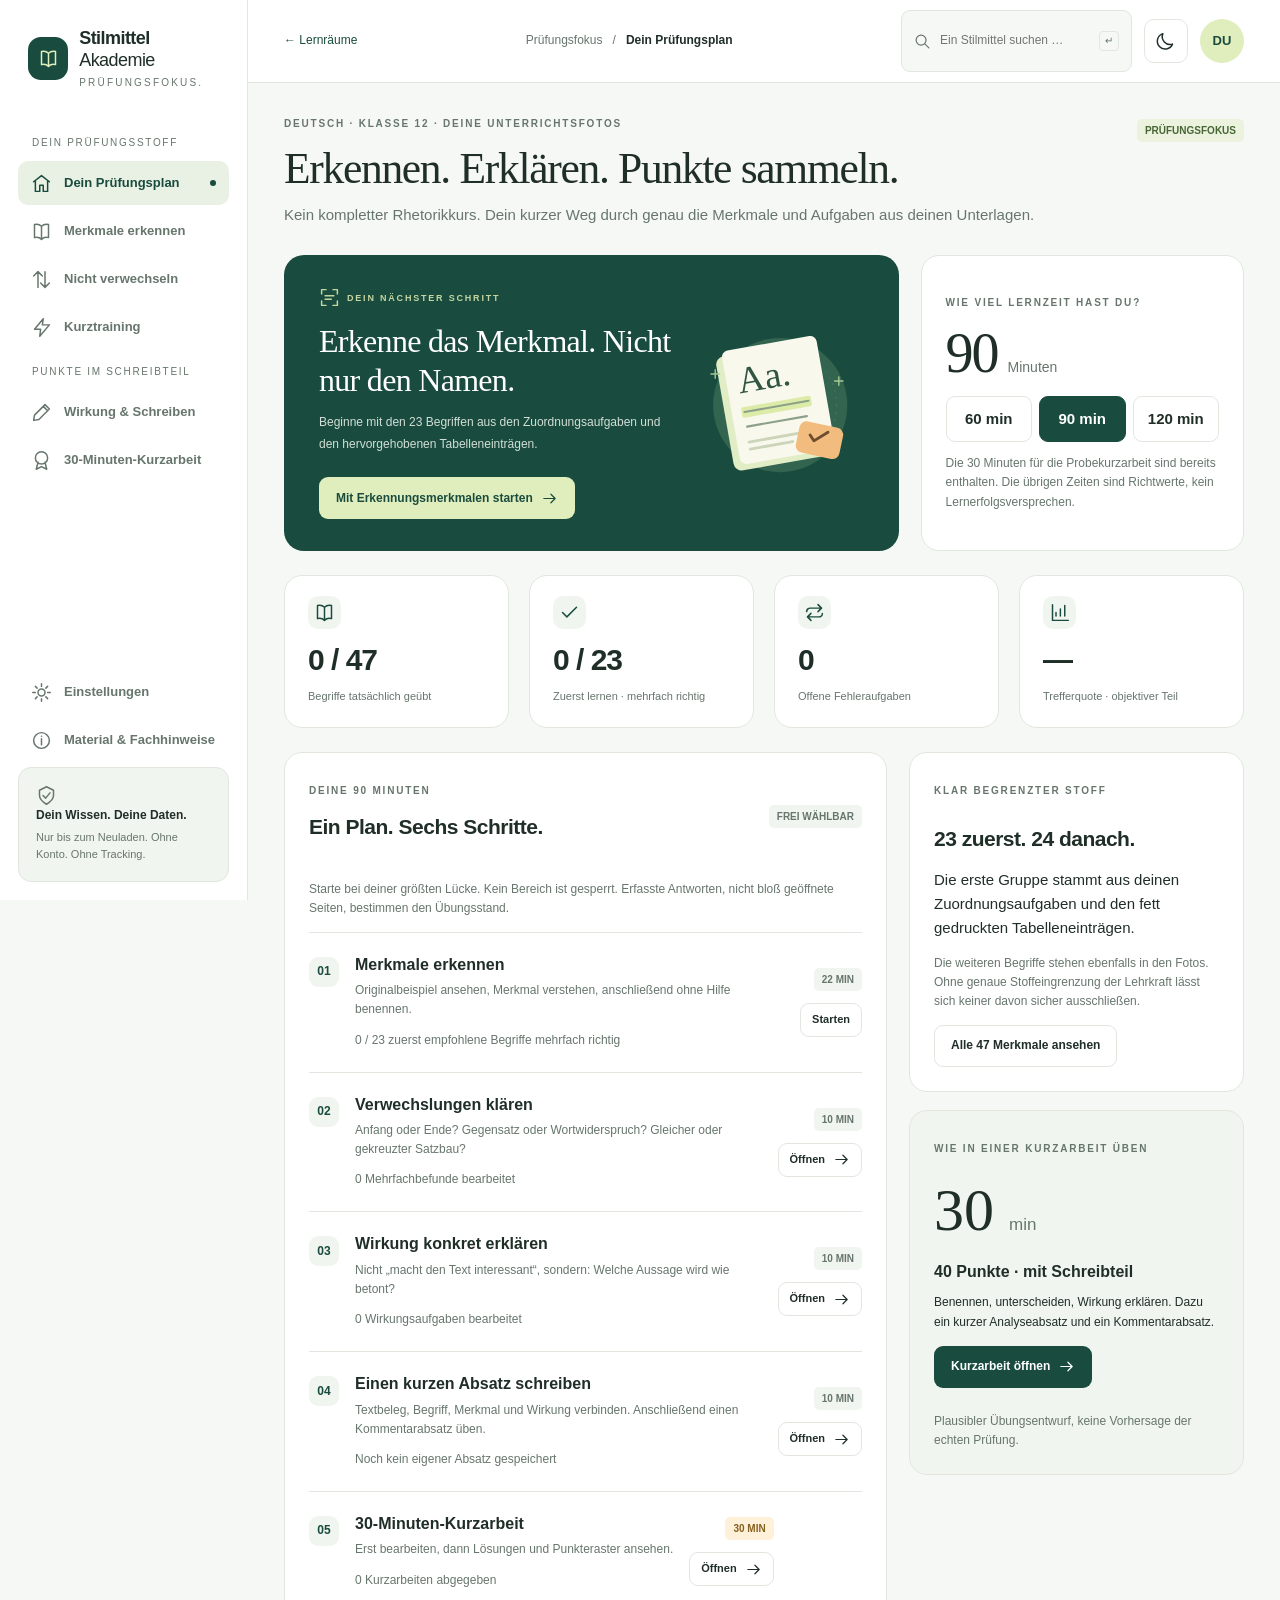
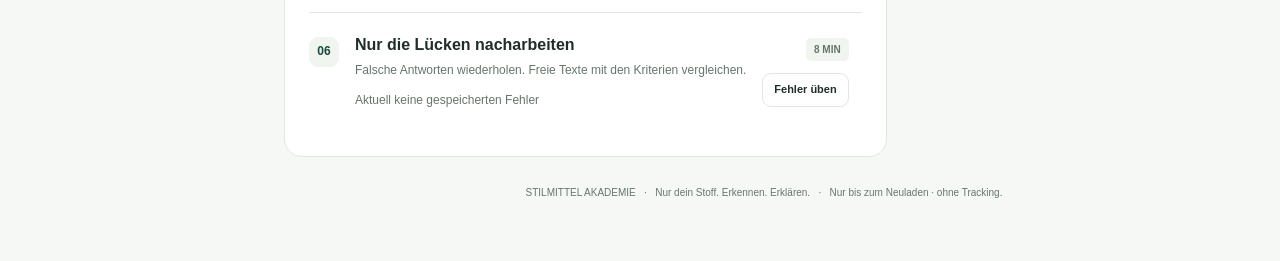
==== commit 37796432: "feat: update German practice to exam focus edition" ====
--- a/docs/exercises/deutsch-kurzarbeit-26-10-26.html
+++ b/docs/exercises/deutsch-kurzarbeit-26-10-26.html
@@ -5,8 +5,8 @@
 <meta charset="utf-8">
 <meta name="viewport" content="width=device-width,initial-scale=1,viewport-fit=cover">
 <meta name="theme-color" content="#194c3e">
-<meta name="description" content="Stilmittel verstehen, sicher erkennen und überzeugend analysieren. Deine lokale Lernplattform für die Oberstufe.">
-<title>Stilmittel Akademie · Sprache verstehen.</title>
+<meta name="description" content="Prüfungsvorbereitung in 60 bis 120 Minuten. Nur deine Unterrichtsmaterialien: Merkmale erkennen, Wirkung erklären, 30-Minuten-Kurzarbeit.">
+<title>Stilmittel Akademie · Prüfungsfokus.</title>
 <link rel="icon" href="data:image/svg+xml,%3Csvg%20xmlns%3D%22http%3A//www.w3.org/2000/svg%22%20viewBox%3D%220%200%2064%2064%22%3E%3Crect%20width%3D%2264%22%20height%3D%2264%22%20rx%3D%2218%22%20fill%3D%22%23194c3e%22/%3E%3Cpath%20d%3D%22M14%2017c8-2%2013%200%2018%204%205-4%2010-6%2018-4v30c-8-2-13%200-18%204-5-4-10-6-18-4z%22%20fill%3D%22none%22%20stroke%3D%22%23e2edc8%22%20stroke-width%3D%223%22/%3E%3Cpath%20d%3D%22M32%2021v30M20%2025l6%202m-6%206%206%202m12-8%206-2m-6%2010%206-2%22%20stroke%3D%22%23e2edc8%22%20stroke-width%3D%222%22/%3E%3C/svg%3E%0A" type="image/svg+xml">
 <style>
 :root{--bg:#f6f8f5;--surface:#fff;--surface2:#f1f5ef;--ink:#202e28;--muted:#67766d;--line:#e1e7df;--brand:#194c3e;--brand2:#2a6854;--lime:#e0edbd;--accent:#f2b879;--good:#1c6a49;--bad:#a63e3d;--badbg:#fff0ed;--shadow:0 6px 30px #193e2910;--radius:18px;--sidebar:248px;--sans:Inter,ui-sans-serif,-apple-system,BlinkMacSystemFont,"Segoe UI",sans-serif;--serif:Georgia,"Times New Roman",serif}
@@ -27,11 +27,72 @@
 @media(max-width:960px){.daily-card{display:grid;grid-template-columns:120px minmax(0,1fr);gap:8px 18px;text-align:left}.daily-card>.daily-copy:first-child{grid-column:1 / -1;margin-bottom:0!important}.daily-card>.ring{margin:0;width:120px;height:120px}.daily-card>.daily-copy:last-child{min-width:0}.daily-card>.daily-copy:last-child p{margin-bottom:8px}.daily-card .tag{white-space:nowrap}.daily-card h3{margin-bottom:0}}
 @media(max-width:470px){.daily-card{grid-template-columns:100px minmax(0,1fr);padding:20px;gap:8px 14px}.daily-card>.ring{width:100px;height:100px}.daily-card>.daily-copy:last-child p{font-size:12px}}
 
+/* Focus edition: short study sessions, material cues and compact mock tests. */
+.focus-budget {display:flex;flex-direction:column;justify-content:center;align-items:flex-start;gap:12px}
+.focus-budget p {margin:0}
+.focus-time-value {font:56px/1.1 var(--serif);letter-spacing:-2px}
+.focus-time-value span {font:14px/1.5 var(--sans);letter-spacing:0;margin-left:10px;color:var(--muted)}
+.time-options {display:flex;gap:7px;width:100%}
+.time-option {flex:1;border:1px solid var(--line);padding:10px 12px;border-radius:9px;background:var(--surface);font:inherit;font-weight:600;color:var(--ink);cursor:pointer;white-space:nowrap}
+.time-option.active {background:var(--brand);color:white;border-color:var(--brand)}
+.focus-main-grid {display:grid;grid-template-columns:minmax(0,1.8fr) minmax(260px,1fr);gap:22px;align-items:start}
+.focus-plan-row {display:flex;gap:16px;align-items:center;padding:21px 0;border-top:1px solid var(--line)}
+.focus-plan-row h3 {margin:0 0 5px}
+.focus-plan-row p {margin:0 0 7px}
+.focus-plan-action {display:flex;align-items:flex-end;flex-direction:column;gap:12px;flex-shrink:0}
+.focus-plan-row .circle-num {flex-shrink:0;align-self:flex-start;margin-top:3px}
+.circle-num.complete {background:var(--brand);color:white}
+.focus-mock-card {background:var(--surface2)}
+.focus-mock-number {font:60px/1.2 var(--serif);margin:15px 0}
+.focus-mock-number span {font:17px var(--sans);color:var(--muted)}
+.catalog-controls {display:flex;gap:18px;align-items:end;flex-wrap:wrap}
+.catalog-controls .field {min-width:200px}
+.focus-term-card {display:flex;flex-direction:column}
+.focus-term-card h2 {font:25px/1.25 var(--serif);margin:18px 0 12px;overflow-wrap:anywhere}
+.focus-term-card .status-label {font-size:11px}
+.focus-term-card .tag {font-size:9px}
+.focus-term-card .focus-cue {font-size:14px;line-height:1.65;flex:1;margin-top:0}
+.focus-example {background:var(--surface2);border-left:3px solid var(--brand);padding:15px 17px;border-radius:0 10px 10px 0;font:19px/1.65 var(--serif);overflow-wrap:anywhere}
+.focus-example.large {font-size:27px;padding:24px;margin:22px 0 10px}
+.focus-example mark {background:var(--brand-soft,#e7efc9);color:inherit;padding:1px 2px;border-radius:2px}
+.focus-signal {font:32px/1.35 var(--serif);max-width:900px}
+.focus-explain-grid {display:grid;grid-template-columns:1fr 1fr;gap:30px;margin-top:24px}
+.focus-explain-grid p {line-height:1.8}
+.focus-explain-grid h3 {margin-bottom:5px}
+.signal-row {padding:15px 5px;border-top:1px solid var(--line)}
+.signal-row h3 {font-size:16px}
+.signal-row p {margin:6px 0 12px;line-height:1.7}
+.focus-mode {display:flex;flex-direction:column;align-items:flex-start}
+.focus-mode h2 {font-size:19px;margin:18px 0 8px}
+.focus-mode p {flex:1}
+.focus-tabs {display:flex;gap:7px;border-bottom:1px solid var(--line);padding-bottom:9px;flex-wrap:wrap}
+.focus-tabs a {padding:10px 16px;border-radius:8px;text-decoration:none;color:var(--muted);font-weight:600;font-size:14px}
+.focus-tabs a.active {background:var(--brand);color:white}
+.focus-analysis-steps {display:grid;grid-template-columns:repeat(4,1fr);gap:18px;margin:23px 0}
+.focus-analysis-steps>div {padding:17px 15px;border-radius:10px;background:var(--surface2)}
+.focus-analysis-steps b {font-size:14px}
+.focus-analysis-steps p {font-size:14px;line-height:1.7;margin:10px 0 0}
+.focus-reading {font:20px/1.9 var(--serif);background:var(--surface2);border-radius:10px;padding:25px;margin-top:20px}
+.focus-exam-section {display:flex;align-items:center;gap:16px;padding:18px 0;border-bottom:1px solid var(--line)}
+.focus-exam-section .grow {min-width:0}
+.focus-exam-section .grow>span {display:block;margin-top:5px}
+.focus-exam-section>b {white-space:nowrap}
+.focus-self-score {color:var(--brand);font-weight:600;margin-bottom:0}
+#focus-writing-text {font-size:16px;line-height:1.85;min-height:280px}
+.focus-hero .hero-copy h2 {font-size:32px;line-height:1.2;max-width:480px}
+.focus-hero .hero-art {max-width:180px}
+.dark .focus-example mark {background:#365944;color:#e8f1dc}
+@media(max-width:1100px){.focus-main-grid{grid-template-columns:minmax(0,1.5fr) minmax(250px,1fr)}.focus-analysis-steps{grid-template-columns:1fr 1fr}.focus-hero .hero-art{display:none}}
+@media(max-width:800px){.focus-main-grid{grid-template-columns:1fr}.focus-main-grid>aside{display:grid;grid-template-columns:1fr 1fr;gap:16px}.focus-explain-grid{grid-template-columns:1fr;gap:10px}.focus-signal{font-size:27px}.focus-example.large{font-size:23px}}
+@media(max-width:560px){.focus-budget{gap:13px}.focus-time-value{font-size:48px}.focus-plan-row{gap:10px;flex-wrap:wrap}.focus-plan-row>.grow{flex:1;min-width:0}.focus-plan-action{width:100%;flex-direction:row;justify-content:flex-end;align-items:center}.focus-main-grid>aside{display:flex;flex-direction:column}.catalog-controls{flex-direction:column;align-items:stretch}.catalog-controls .field{min-width:0}.focus-tabs a{padding:9px 10px;font-size:12px}.focus-analysis-steps{grid-template-columns:1fr}.focus-reading{padding:17px;font-size:18px}.focus-example.large{padding:18px;font-size:23px}.focus-plan-row h3{font-size:16px}.focus-hero .hero-copy h2{font-size:28px}.focus-exam-section{gap:10px}.focus-exam-section strong{font-size:14px}.focus-exam-section .circle-num{width:30px;height:30px;flex-shrink:0}.focus-term-card h2{font-size:24px}}
+
 /* Directory integration: keyboard/touch access and narrow screens. */
 button,select,input:not([type=checkbox]):not([type=radio]),summary,.nav-item,.text-link,.back,.return-link{min-height:44px}.icon-btn,.topbar .icon-btn,.avatar{min-width:44px;min-height:44px}.return-link{display:inline-flex;align-items:center;flex-shrink:0;font-size:12px}.check{min-height:44px}.word-token{min-width:44px;min-height:44px}.topbar{height:auto;min-height:78px;flex-wrap:wrap;padding-top:10px;padding-bottom:10px}.crumb{white-space:normal}.topbar .row{min-width:0}.main{overflow-wrap:anywhere}@media(max-width:480px){.topbar{gap:8px}.topbar .crumb{display:none}.topbar .row{margin-left:auto}.hero-copy{max-width:100%}.hero-art{display:none}.daily-card{display:flex}.row.between{flex-wrap:wrap}}
+
 </style>
 <script>
-(function(root,factory){if(typeof module==="object"&&module.exports)module.exports=factory();else root.SMD=factory();})(typeof globalThis!=="undefined"?globalThis:this,function(){return {"terms":[{"id":"metapher","name":"Metapher","category":"bild","level":2,"material":true,"simple":"Ein Wort wird als Bild verwendet. Gemeint ist etwas anderes als seine wörtliche Bedeutung.","definition":"Eine Metapher überträgt einen Ausdruck aufgrund einer wahrgenommenen Ähnlichkeit in einen anderen Bedeutungsbereich.","recognize":"Prüfe, ob die wörtliche Lesart im Zusammenhang passt. Benenne das Bild und die Eigenschaft, die übertragen wird.","examples":[{"text":"Mein Zimmer ist ein [[Schlachtfeld]].","why":"Das Zimmer ist kein Kriegsgebiet. Die Unordnung wird mit der Verwüstung eines Schlachtfeldes verbunden.","effect":"Das Bild lässt die Unordnung besonders groß und chaotisch erscheinen.","context":"Alltag"},{"text":"Die Schulbibliothek ist ein [[Fenster zur Welt]].","why":"Ein Raum mit Büchern wird als Fenster bezeichnet. Übertragen wird die Möglichkeit, neue Aussichten und Erfahrungen zu gewinnen.","effect":"Im Plädoyer für eine Bibliothek erscheint Lesen als Zugang zu unbekannten Lebenswelten; das stützt die Forderung nach Förderung.","context":"Kommentar / Rede"},{"text":"Über ihren Erinnerungen lag ein [[Mantel aus Staub]].","why":"Staub und Mantel beschreiben nicht wörtlich die Erinnerung. Sie übertragen das Bild des Bedeckens auf das Vergessen.","effect":"Die Vergangenheit erscheint schwer zugänglich und lange unbeachtet; so wird die Distanz der Figur zu ihrem früheren Leben erfahrbar.","context":"Literarischer Modelltext"}],"effect":"Im Plädoyer für eine Bibliothek erscheint Lesen als Zugang zu unbekannten Lebenswelten; das stützt die Forderung nach Förderung.","confusion":[["vergleich","Ein Vergleich nennt die Beziehung ausdrücklich, etwa mit „wie“. Eine Metapher überträgt die Bezeichnung."],["personifikation","Eine Personifikation überträgt gerade menschliche Eigenschaften. Sie kann zugleich metaphorisch sein."]],"counter":{"text":"Das Zimmer ist zwanzig Quadratmeter groß.","why":"Die Größenangabe bleibt wörtlich; es wird kein fremder Bedeutungsbereich übertragen."},"memory":"Ein Bild wird zur Bezeichnung.","aliases":[],"classExample":"„Jemandem das Herz brechen“; „Stilmitteldschungel“; „ein Meer von Menschen“","exam":"Die Formulierung „Die Schulbibliothek ist ein Fenster zur Welt.“ zeigt das sprachliche Mittel „Metapher“. Ein Raum mit Büchern wird als Fenster bezeichnet. Übertragen wird die Möglichkeit, neue Aussichten und Erfahrungen zu gewinnen. Im Plädoyer für eine Bibliothek erscheint Lesen als Zugang zu unbekannten Lebenswelten; das stützt die Forderung nach Förderung."},{"id":"vergleich","name":"Vergleich","category":"bild","level":2,"material":true,"simple":"Zwei Dinge werden miteinander verglichen. Ein gemeinsames Merkmal verbindet sie.","definition":"Ein Vergleich setzt Sachverhalte anhand eines gemeinsamen Merkmals ausdrücklich in Beziehung, häufig durch „wie“ oder „als“.","recognize":"Suche Vergleichspartikel und bestimme die beiden verglichenen Größen sowie das gemeinsame Merkmal. Nicht jedes „wie“ ist ein Stilmittel.","examples":[{"text":"Der Rucksack ist schwer [[wie ein Stein]].","why":"Rucksack und Stein werden durch „wie“ verbunden; das gemeinsame Merkmal ist die Schwere.","effect":"Die körperliche Belastung wird anschaulich und leicht vorstellbar.","context":"Alltag"},{"text":"Eine Debatte ohne Zuhören ist [[wie ein Spiel ohne Regeln]].","why":"Die Debatte und das Spiel teilen den Mangel an einer Voraussetzung für faires Miteinander.","effect":"Der Vergleich begründet im Kommentar, warum Zuhören keine Nebensache, sondern Voraussetzung einer sinnvollen Debatte ist.","context":"Kommentar / Rede"},{"text":"Ihr Blick glitt über ihn hinweg [[wie Licht über kaltes Wasser]].","why":"Die Bewegung des Blicks wird ausdrücklich mit dem Gleiten von Licht verglichen.","effect":"Das flüchtige, unberührte Bild vermittelt Distanz; eine erwartete menschliche Nähe bleibt aus.","context":"Literarischer Modelltext"}],"effect":"Der Vergleich begründet im Kommentar, warum Zuhören keine Nebensache, sondern Voraussetzung einer sinnvollen Debatte ist.","confusion":[["metapher","„Die Debatte ist ein Schlachtfeld“ überträgt die Bezeichnung. „Wie ein Schlachtfeld“ stellt die Beziehung ausdrücklich her."]],"counter":{"text":"Ich weiß, wie das Gerät funktioniert.","why":"„Wie“ leitet hier eine indirekte Frage ein und vergleicht keine Größen."},"memory":"Wie oder als verbindet zwei Größen; die gemeinsame Eigenschaft zählt.","aliases":[],"classExample":"„stark wie ein Löwe“","exam":"Die Formulierung „Eine Debatte ohne Zuhören ist wie ein Spiel ohne Regeln.“ zeigt das sprachliche Mittel „Vergleich“. Die Debatte und das Spiel teilen den Mangel an einer Voraussetzung für faires Miteinander. Der Vergleich begründet im Kommentar, warum Zuhören keine Nebensache, sondern Voraussetzung einer sinnvollen Debatte ist."},{"id":"personifikation","name":"Personifikation","category":"bild","level":2,"material":true,"simple":"Etwas Nichtmenschliches verhält sich wie ein Mensch. Zum Beispiel kann ein Wind im Text flüstern.","definition":"Eine Personifikation schreibt Nichtmenschlichem menschliche Eigenschaften, Handlungen oder eine menschliche Gestalt zu.","recognize":"Frage: Wer handelt, und ist diese Handlung typisch menschlich? Auch Abstrakta wie Hoffnung können als Personen auftreten.","examples":[{"text":"Der Wecker [[schreit]] mich an.","why":"Dem Gerät wird ein menschlicher Ausdruck von Lautstärke und Ärger zugeschrieben.","effect":"Der Weckton wirkt aufdringlich; der Satz vermittelt den Widerwillen der geweckten Person.","context":"Alltag"},{"text":"Die Statistik [[verschweigt]] die Geschichten hinter den Zahlen.","why":"Eine Statistik kann keine bewusste Entscheidung zum Verschweigen treffen. Sie wird als handelnde Person dargestellt.","effect":"Der Kommentar lenkt den Blick auf Erfahrungen, die eine bloße Zahlenübersicht nicht zeigt, und fordert eine ergänzende Betrachtung.","context":"Kommentar / Rede"},{"text":"Die Hoffnung [[setzte sich an ihr Bett und wartete]].","why":"Das abstrakte Gefühl erhält einen Körper und menschliche Geduld.","effect":"Hoffnung wird als stille Begleiterin erfahrbar; das Bild betont Trost trotz anhaltender Unsicherheit.","context":"Literarischer Modelltext"}],"effect":"Der Kommentar lenkt den Blick auf Erfahrungen, die eine bloße Zahlenübersicht nicht zeigt, und fordert eine ergänzende Betrachtung.","confusion":[["metapher","Personifikation ist eine besondere Form bildlicher Übertragung. „Ein Meer von Fragen“ ist bildlich, aber nicht menschlich."],["allegorie","Eine ausgeführte Personifikation kann Teil einer Allegorie sein. Nicht jede Vermenschlichung bildet ein ganzes Deutungssystem."]],"counter":{"text":"Der Hund läuft über den Hof.","why":"Laufen ist für einen Hund eine wörtliche, natürliche Tätigkeit und keine Vermenschlichung."},"memory":"Nichtmenschliches bekommt menschliche Züge.","aliases":[],"classExample":"„Der Wind spielte mit ihren Haaren.“","exam":"Die Formulierung „Die Statistik verschweigt die Geschichten hinter den Zahlen.“ zeigt das sprachliche Mittel „Personifikation“. Eine Statistik kann keine bewusste Entscheidung zum Verschweigen treffen. Sie wird als handelnde Person dargestellt. Der Kommentar lenkt den Blick auf Erfahrungen, die eine bloße Zahlenübersicht nicht zeigt, und fordert eine ergänzende Betrachtung."},{"id":"allegorie","name":"Allegorie","category":"bild","level":3,"material":true,"simple":"Eine ganze Figur oder Bildfolge steht für eine abstrakte Idee. Mehrere Einzelheiten des Bildes passen zu dieser Idee.","definition":"Eine Allegorie stellt einen abstrakten Zusammenhang durch eine ausdeutbare konkrete Gestalt oder eine zusammenhängende Bildhandlung dar.","recognize":"Suche einen abstrakten Bezug und mehrere passende Bildelemente. Eine bloße lange Beschreibung ist noch keine Allegorie.","examples":[{"text":"Auf dem Plakat trägt die [[Gerechtigkeit eine Waage und verbundene Augen]].","why":"Die Figur verkörpert Gerechtigkeit. Waage und Augenbinde stehen für Abwägen und Unparteilichkeit.","effect":"Eine abstrakte Vorstellung wird zu einem einprägsamen Bild mit deutbaren Einzelheiten.","context":"Alltag"},{"text":"Die Demokratie ist ein [[Garten: Rechte sind seine Wurzeln, Beteiligung ist das Wasser, Gleichgültigkeit lässt ihn verdorren]].","why":"Garten, Wurzeln, Wasser und Verdorren bilden ein zusammenhängendes Modell politischer Bedingungen.","effect":"Die Bildfolge macht demokratische Teilhabe als dauernde Pflege verständlich und stützt den Aufruf, sich einzubringen.","context":"Kommentar / Rede"},{"text":"[[Die Zeit kam als Wanderin. Sie trug die Jahre im Beutel und ließ an jeder Tür eine Erinnerung zurück.]]","why":"Die Wanderin verkörpert Zeit; ihr Gepäck und ihre Besuche gestalten das Vergehen und Zurückbleiben von Erfahrungen aus.","effect":"Der Lebenslauf erscheint als Begegnung mit einer unaufhaltsam weiterziehenden Gestalt.","context":"Literarischer Modelltext"}],"effect":"Die Bildfolge macht demokratische Teilhabe als dauernde Pflege verständlich und stützt den Aufruf, sich einzubringen.","confusion":[["metapher","Eine einzelne Übertragung kann schon Metapher sein. Die Allegorie entfaltet einen abstrakten Zusammenhang in einem ausdeutbaren Bildgefüge."],["symbol","Ein Symbol verdichtet Bedeutung in einem Zeichen, ohne dass jedes Bildelement systematisch zugeordnet sein muss."]],"counter":{"text":"Ein Gärtner gießt die Blumen.","why":"Ohne erkennbaren zweiten Bedeutungszusammenhang ist dies eine wörtliche Handlung."},"memory":"Ein zusammenhängendes Bild macht eine Idee sichtbar.","aliases":[],"classExample":"Justitia als Darstellung der Gerechtigkeit; Fortuna als Darstellung des Glücks.","exam":"Die Formulierung „Die Demokratie ist ein Garten: Rechte sind seine Wurzeln, Beteiligung ist das Wasser, Gleichgültigkeit lässt ihn verdorren.“ zeigt das sprachliche Mittel „Allegorie“. Garten, Wurzeln, Wasser und Verdorren bilden ein zusammenhängendes Modell politischer Bedingungen. Die Bildfolge macht demokratische Teilhabe als dauernde Pflege verständlich und stützt den Aufruf, sich einzubringen."},{"id":"metonymie","name":"Metonymie","category":"bild","level":3,"material":true,"simple":"Ein Wort ersetzt ein anderes, weil die Dinge sachlich zusammengehören. Zum Beispiel steht der Autor für sein Werk.","definition":"Eine Metonymie ersetzt eine Bezeichnung durch eine sachlich benachbarte, etwa Autor für Werk, Ort für Institution oder Gefäß für Inhalt.","recognize":"Benutze keine bloße Ähnlichkeit als Begründung. Benenne die reale Beziehung zwischen gemeintem und genanntem Gegenstand.","examples":[{"text":"Ich lese gerade [[Schiller]].","why":"Gelesen wird ein Werk, nicht die Person. Der Autor steht für seinen Text.","effect":"Die knappe Bezeichnung setzt gemeinsames Wissen über Autor und Werk voraus.","context":"Alltag"},{"text":"[[Das Rathaus]] muss die Entscheidung endlich erklären.","why":"Gemeint ist die zuständige Stadtverwaltung, nicht das Gebäude. Der Arbeitsort ersetzt die Institution.","effect":"Der Kommentar bündelt Verantwortung bei einer öffentlichen Stelle und formuliert eine klare Forderung.","context":"Kommentar / Rede"},{"text":"Am Abend schwieg [[die ganze Straße]].","why":"Nicht der Straßenbelag, sondern die dort lebenden Menschen werden als schweigend beschrieben.","effect":"Die Ortsbezeichnung fasst die Bewohner zu einer Gemeinschaft zusammen; dadurch wirkt die Stille umfassend.","context":"Literarischer Modelltext"}],"effect":"Der Kommentar bündelt Verantwortung bei einer öffentlichen Stelle und formuliert eine klare Forderung.","confusion":[["metapher","Die Metapher arbeitet mit Ähnlichkeit; die Metonymie mit sachlicher Nachbarschaft."],["pars-pro-toto","Beim Pars pro toto ist die Beziehung speziell Teil zu Ganzem. Manche Systematiken ordnen es der Metonymie unter; in dieser App wird genauer unterschieden."]],"counter":{"text":"Die Stadt ist ein Ameisenhaufen.","why":"Das beruht auf einer Ähnlichkeit vieler Bewegungen, nicht auf sachlicher Nachbarschaft."},"memory":"Nähe statt Ähnlichkeit: Autor, Werk; Ort, Institution.","aliases":[],"classExample":"„Goethe lesen“; „eine Tasse trinken“; „Tempo“ für Papiertaschentuch.","exam":"Die Formulierung „Das Rathaus muss die Entscheidung endlich erklären.“ zeigt das sprachliche Mittel „Metonymie“. Gemeint ist die zuständige Stadtverwaltung, nicht das Gebäude. Der Arbeitsort ersetzt die Institution. Der Kommentar bündelt Verantwortung bei einer öffentlichen Stelle und formuliert eine klare Forderung."},{"id":"pars-pro-toto","name":"Pars pro toto","category":"bild","level":3,"material":true,"simple":"Ein Teil steht für das Ganze. Gemeint ist mehr, als das Wort wörtlich nennt.","definition":"Pars pro toto ist eine Form der Synekdoche, bei der ein Teil stellvertretend für ein Ganzes genannt wird.","recognize":"Prüfe eine echte Teil-Ganzes-Beziehung und die Richtung: Genannt ist der Teil, gemeint das Ganze. Die Gegenrichtung heißt Totum pro parte.","examples":[{"text":"Wir brauchen noch zwei [[helfende Hände]].","why":"Die Hände stehen für die Menschen, die bei der Arbeit helfen.","effect":"Der Ausdruck rückt die praktische Unterstützung und nicht die Person als Ganzes in den Vordergrund.","context":"Alltag"},{"text":"Jeder [[Kopf]] in dieser Klasse zählt.","why":"Gemeint ist jeder Schüler beziehungsweise jede Schülerin, nicht nur ein Körperteil.","effect":"Die Formulierung betont, dass alle Mitglieder der Lerngruppe berücksichtigt werden sollen.","context":"Kommentar / Rede"},{"text":"Am Horizont kehrten drei [[Segel]] in den Hafen zurück.","why":"Die Segel stehen für die vollständigen Segelschiffe.","effect":"Das auffällige sichtbare Detail prägt die Wahrnehmung der fernen Schiffe und verdichtet die Szene.","context":"Literarischer Modelltext"}],"effect":"Die Formulierung betont, dass alle Mitglieder der Lerngruppe berücksichtigt werden sollen.","confusion":[["metonymie","Metonymie kann andere sachliche Beziehungen nutzen, etwa Autor und Werk. Pars pro toto nennt genau einen Teil."],["synekdoche","Synekdoche ist der weitere Begriff; Pars pro toto ist eine bestimmte Richtung der Ersetzung."]],"counter":{"text":"Sie repariert das Segel des Bootes.","why":"Hier ist tatsächlich nur das Segel gemeint; es ersetzt nicht das Boot."},"memory":"Genannt: der Teil. Gemeint: das Ganze.","aliases":[],"classExample":"„Klinge“ statt „Schwert“. Die im Blatt zusätzlich genannte umgekehrte Richtung heißt genauer Totum pro parte.","exam":"Die Formulierung „Jeder Kopf in dieser Klasse zählt.“ zeigt das sprachliche Mittel „Pars pro toto“. Gemeint ist jeder Schüler beziehungsweise jede Schülerin, nicht nur ein Körperteil. Die Formulierung betont, dass alle Mitglieder der Lerngruppe berücksichtigt werden sollen."},{"id":"periphrase","name":"Periphrase","category":"bild","level":3,"material":true,"simple":"Du nennst etwas nicht direkt. Stattdessen beschreibst du es mit kennzeichnenden Merkmalen.","definition":"Eine Periphrase umschreibt eine Person oder Sache durch charakteristische Merkmale anstelle ihrer direkten Bezeichnung.","recognize":"Frage, welcher direkte Name durch die Wortgruppe ersetzt wird. Die Umschreibung muss im Kontext zuordenbar sein.","examples":[{"text":"Kannst du mir den [[kleinen Helfer gegen den Regen]] reichen? Gemeint ist der Schirm.","why":"Der Gegenstand wird über seine Funktion statt über seinen Namen bezeichnet.","effect":"Die bekannte Alltagssache wirkt spielerisch und persönlich.","context":"Alltag"},{"text":"Auch [[die Menschen, die nachts unsere Straßen reinigen]], verdienen mehr Aufmerksamkeit.","why":"Die Berufsbezeichnung wird durch eine charakteristische Tätigkeit ersetzt.","effect":"Der Kommentar macht die konkrete Arbeit sichtbar und unterstützt die Forderung nach gesellschaftlicher Anerkennung.","context":"Kommentar / Rede"},{"text":"Sie suchte [[den Ort, an dem ihre ersten Schritte Spuren hinterlassen hatten]].","why":"Die Umschreibung ersetzt im Kontext das Elternhaus oder die frühere Heimat.","effect":"Der Ort wird mit biografischer Erinnerung verbunden; die Rückkehr erhält eine emotionale Bedeutung.","context":"Literarischer Modelltext"}],"effect":"Der Kommentar macht die konkrete Arbeit sichtbar und unterstützt die Forderung nach gesellschaftlicher Anerkennung.","confusion":[["euphemismus","Eine Periphrase muss nichts beschönigen. Ein Euphemismus mildert ausdrücklich einen problematischen Sachverhalt."],["metapher","Eine Umschreibung kann bildlich sein, muss es aber nicht."]],"counter":{"text":"Der Schirm liegt im Flur.","why":"Der Gegenstand wird unmittelbar benannt."},"memory":"Beschreiben statt direkt benennen.","aliases":[],"classExample":"„Das Land, wo die Zitronen blühn“ als Umschreibung Italiens.","exam":"Die Formulierung „Auch die Menschen, die nachts unsere Straßen reinigen, verdienen mehr Aufmerksamkeit.“ zeigt das sprachliche Mittel „Periphrase“. Die Berufsbezeichnung wird durch eine charakteristische Tätigkeit ersetzt. Der Kommentar macht die konkrete Arbeit sichtbar und unterstützt die Forderung nach gesellschaftlicher Anerkennung."},{"id":"synaesthesie","name":"Synästhesie","category":"bild","level":3,"material":true,"simple":"Wörter aus verschiedenen Sinnen werden verbunden. Ein Klang kann zum Beispiel als süß beschrieben werden.","definition":"Eine Synästhesie verbindet sprachlich Wahrnehmungen aus unterschiedlichen Sinnesbereichen.","recognize":"Ordne die beteiligten Wörter Sinnen zu: Sehen, Hören, Riechen, Schmecken oder Tasten. Zwei Wörter aus demselben Sinn reichen nicht.","examples":[{"text":"Die Sängerin hat eine [[warme Stimme]].","why":"Wärme gehört zum Tasten und Temperaturempfinden, Stimme zum Hören.","effect":"Der Klang erscheint angenehm und geborgen; die körperliche Empfindung wird auf den Höreindruck übertragen.","context":"Alltag"},{"text":"Die Werbung verspricht einen [[samtweichen Klang]].","why":"Die tastbare Eigenschaft des Samts wird auf einen Höreindruck bezogen.","effect":"Die Werbung macht eine schwer beschreibbare Klangqualität sinnlich vorstellbar und wertet sie positiv.","context":"Kommentar / Rede"},{"text":"Aus dem offenen Fenster fiel [[goldene Musik]] in die Gasse.","why":"Die sichtbare Farbe und der Glanz von Gold werden mit hörbarer Musik verbunden.","effect":"Der Klang bekommt Leuchtkraft und Kostbarkeit; die Szene wirkt sinnlich verdichtet.","context":"Literarischer Modelltext"}],"effect":"Die Werbung macht eine schwer beschreibbare Klangqualität sinnlich vorstellbar und wertet sie positiv.","confusion":[["metapher","Synästhesie ist eine besondere Übertragung zwischen Sinnesgebieten. Nicht jede Metapher verbindet Sinne."]],"counter":{"text":"Die Musik ist laut.","why":"Lautstärke gehört zum Hören. Es findet kein Wechsel des Sinnesbereichs statt."},"memory":"Ein Sinn spricht mit den Wörtern eines anderen.","aliases":["Synästhesie","Synaesthesie"],"classExample":"„Golden wehn die Töne, süß spricht das Herz.“","exam":"Die Formulierung „Die Werbung verspricht einen samtweichen Klang.“ zeigt das sprachliche Mittel „Synästhesie“. Die tastbare Eigenschaft des Samts wird auf einen Höreindruck bezogen. Die Werbung macht eine schwer beschreibbare Klangqualität sinnlich vorstellbar und wertet sie positiv."},{"id":"euphemismus","name":"Euphemismus","category":"bild","level":3,"material":true,"simple":"Etwas Unangenehmes wird milder oder freundlicher bezeichnet. Das kann schonend sein oder Probleme verdecken.","definition":"Ein Euphemismus ersetzt eine als hart, anstößig oder belastend empfundene Bezeichnung durch einen mildernden Ausdruck.","recognize":"Formuliere den Sachverhalt möglichst neutral und vergleiche die Wertung. Entscheidend ist die beschönigende Wirkung im Kontext.","examples":[{"text":"Die Familie sagt: Er ist [[von uns gegangen]].","why":"Der Tod wird durch eine mildere Umschreibung ersetzt.","effect":"Die Formulierung kann in einem Trauergespräch Rücksicht nehmen und emotionalen Schmerz abfedern.","context":"Alltag"},{"text":"Die Firma nennt den Abbau von Arbeitsplätzen [[Personalanpassung]].","why":"Die konkrete Entlassung wird durch einen neutral klingenden Verwaltungsausdruck ersetzt.","effect":"Der Begriff kann die Folgen für Betroffene verdecken; ein kritischer Kommentar kann diese Verschleierung offenlegen.","context":"Kommentar / Rede"},{"text":"Man sagte, das Dorf werde [[weichen müssen]], während bereits die Häuser fielen.","why":"Die Zerstörung und der Verlust der Heimat erscheinen als sanftes, fast freiwilliges Zurücktreten.","effect":"Der Gegensatz zur sichtbaren Zerstörung macht die beschönigende Amtssprache kritisch erkennbar.","context":"Literarischer Modelltext"}],"effect":"Der Begriff kann die Folgen für Betroffene verdecken; ein kritischer Kommentar kann diese Verschleierung offenlegen.","confusion":[["litotes","Litotes bejaht durch Verneinung des Gegenteils. Euphemismus beschreibt eine beschönigende Funktion, nicht eine bestimmte Negationsform."],["periphrase","Nicht jede Umschreibung beschönigt; beide Mittel können gemeinsam auftreten."]],"counter":{"text":"Dreißig Beschäftigte werden entlassen.","why":"Die Aussage benennt den Sachverhalt direkt, ohne ihn sprachlich abzumildern."},"memory":"Milde Wörter können harte Wirklichkeit verdecken.","aliases":[],"classExample":"„entschlafen“ statt „sterben“","exam":"Die Formulierung „Die Firma nennt den Abbau von Arbeitsplätzen Personalanpassung.“ zeigt das sprachliche Mittel „Euphemismus“. Die konkrete Entlassung wird durch einen neutral klingenden Verwaltungsausdruck ersetzt. Der Begriff kann die Folgen für Betroffene verdecken; ein kritischer Kommentar kann diese Verschleierung offenlegen."},{"id":"hyperbel","name":"Hyperbel","category":"bild","level":2,"material":true,"simple":"Etwas wird absichtlich sehr stark übertrieben. Die Aussage ist nicht wörtlich gemeint.","definition":"Eine Hyperbel übersteigert einen Sachverhalt über das glaubhafte oder sachlich angemessene Maß hinaus.","recognize":"Prüfe, ob die Aussage als auffällige Übertreibung erkennbar ist. Ein bloßer großer Zahlenwert ist nicht automatisch eine Hyperbel.","examples":[{"text":"Ich habe dir das schon [[tausendmal]] erklärt.","why":"Die Zahl ist im üblichen Gespräch nicht als genau gezählte Häufigkeit gemeint.","effect":"Die Übertreibung betont Ungeduld und den Eindruck ständiger Wiederholung.","context":"Alltag"},{"text":"Wer jedes Klingeln beantwortet, kommt [[nie mehr zum Denken]].","why":"Es wird absolute Unmöglichkeit behauptet, obwohl Denkpausen weiter möglich sind.","effect":"Die Zuspitzung dramatisiert die Ablenkung durch Benachrichtigungen und stützt die Forderung nach störungsfreien Lernphasen.","context":"Kommentar / Rede"},{"text":"Sie wartete, bis [[ganze Zeitalter zwischen zwei Atemzügen]] vergangen waren.","why":"Zwischen Atemzügen vergehen keine Zeitalter; die Dauer wird extrem überhöht.","effect":"Die übersteigerte Zeitwahrnehmung vermittelt Anspannung und subjektiv endloses Warten.","context":"Literarischer Modelltext"}],"effect":"Die Zuspitzung dramatisiert die Ablenkung durch Benachrichtigungen und stützt die Forderung nach störungsfreien Lernphasen.","confusion":[["klimax","Klimax braucht eine steigende Folge. Eine Hyperbel kann aus nur einem übertriebenen Ausdruck bestehen."]],"counter":{"text":"Die Fahrt dauerte tatsächlich drei Stunden.","why":"Eine zutreffende Dauerangabe ist keine Übertreibung."},"memory":"Übertreibung ist nicht wörtlich zu nehmen.","aliases":[],"classExample":"„Es dauert eine Ewigkeit“; „Ich weiß alles.“","exam":"Die Formulierung „Wer jedes Klingeln beantwortet, kommt nie mehr zum Denken.“ zeigt das sprachliche Mittel „Hyperbel“. Es wird absolute Unmöglichkeit behauptet, obwohl Denkpausen weiter möglich sind. Die Zuspitzung dramatisiert die Ablenkung durch Benachrichtigungen und stützt die Forderung nach störungsfreien Lernphasen."},{"id":"litotes","name":"Litotes","category":"bild","level":3,"material":true,"simple":"Du sagst etwas, indem du das Gegenteil verneinst. „Nicht schlecht“ kann im Kontext ein vorsichtiges Lob sein.","definition":"Eine Litotes formuliert eine Aussage durch Verneinung ihres Gegenteils, häufig als Untertreibung oder indirekte Verstärkung.","recognize":"Suche die Verneinung und das verneinte Gegenmerkmal. Bestimme dann anhand des Kontextes, wie stark die positive Aussage gemeint ist.","examples":[{"text":"Nach einer hervorragenden Präsentation sagt jemand: Das war [[nicht schlecht]].","why":"Verneint wird „schlecht“; im Lobkontext ist eine deutlich positive Bewertung gemeint.","effect":"Das Lob wirkt zurückhaltend und kann gerade dadurch Anerkennung hervorheben.","context":"Alltag"},{"text":"Die Folgekosten sind [[nicht unerheblich]].","why":"Die geringe Bedeutung der Kosten wird verneint; gemeint sind spürbare Kosten.","effect":"Die zurückhaltende Form mahnt zur Vorsicht, ohne die Warnung plakativ zu übertreiben.","context":"Kommentar / Rede"},{"text":"Sie ging diesen Weg [[nicht ohne Furcht]].","why":"Furchtlosigkeit wird verneint; die Figur empfindet Angst.","effect":"Die indirekte Form lässt die Angst beherrscht erscheinen und unterstreicht, dass der Aufbruch trotzdem erfolgt.","context":"Literarischer Modelltext"}],"effect":"Die zurückhaltende Form mahnt zur Vorsicht, ohne die Warnung plakativ zu übertreiben.","confusion":[["euphemismus","Euphemismus beschönigt etwas; eine Litotes muss nicht beschönigen und kann eine Kritik verstärken."],["hyperbel","Hyperbel übersteigert offen; Litotes kann durch scheinbar zurückhaltende Negation wirken."]],"counter":{"text":"Ich habe das Buch nicht gelesen.","why":"Die Aussage verneint eine Handlung direkt, ohne dadurch das Gegenteil einer Eigenschaft positiv auszudrücken."},"memory":"Das Gegenteil verneinen, statt direkt bejahen.","aliases":[],"classExample":"„nicht schlecht“; „nicht gerade ein Held“; „Er war nicht ehrlich zu dir.“ Die Deutung als indirekte Verstärkung benötigt Kontext.","exam":"Die Formulierung „Die Folgekosten sind nicht unerheblich.“ zeigt das sprachliche Mittel „Litotes“. Die geringe Bedeutung der Kosten wird verneint; gemeint sind spürbare Kosten. Die zurückhaltende Form mahnt zur Vorsicht, ohne die Warnung plakativ zu übertreiben."},{"id":"symbol","name":"Symbol","category":"bild","level":3,"material":false,"simple":"Ein konkretes Zeichen trägt eine weitere Bedeutung. Ein Schlüssel kann in einer Geschichte etwa für einen neuen Zugang stehen.","definition":"Ein Symbol ist ein wahrnehmbares Zeichen oder Motiv, das im kulturellen oder textlichen Zusammenhang über sich hinaus auf eine weitere Bedeutung verweist.","recognize":"Prüfe den Kontext und mögliche Wiederholungen. Die Zusatzbedeutung muss am Text oder an einer verständlichen Konvention begründet werden.","examples":[{"text":"Auf der Karte steht eine [[weiße Taube]] für Frieden.","why":"Die Vogelgestalt wird als bekanntes Friedenszeichen verwendet.","effect":"Der abstrakte Wunsch wird ohne ausführliche Erklärung sichtbar.","context":"Alltag"},{"text":"Im Kommentar steht die [[offene Tür]] der Bibliothek für Zugang zu Bildung.","why":"Das konkrete Motiv verweist auf gesellschaftliche Offenheit und Teilhabe.","effect":"Es bündelt die Forderung, Bildung nicht nur formal, sondern tatsächlich zugänglich zu machen.","context":"Kommentar / Rede"},{"text":"Auch nach der Heimkehr hielt sie den [[rostigen Schlüssel]] fest; keine Tür ließ sich damit mehr öffnen.","why":"Im Zusammenhang verweist der unbrauchbare Schlüssel auf verlorene Zugehörigkeit, nicht nur auf ein Werkzeug.","effect":"Das Motiv verdichtet die unerfüllbare Sehnsucht nach einem früheren Zuhause.","context":"Literarischer Modelltext"}],"effect":"Es bündelt die Forderung, Bildung nicht nur formal, sondern tatsächlich zugänglich zu machen.","confusion":[["allegorie","Bei der Allegorie lassen sich mehrere Bildelemente systematisch ausdeuten. Das Symbol kann offener und mehrdeutig bleiben."]],"counter":{"text":"Sie öffnet mit dem Schlüssel die Haustür.","why":"Ohne weiteren Kontext ist das lediglich die praktische Verwendung eines Gegenstands."},"memory":"Ein Zeichen verweist über sich hinaus.","aliases":[],"classExample":"Ergänzung zum fotografierten Unterrichtsstoff.","exam":"Die Formulierung „Im Kommentar steht die offene Tür der Bibliothek für Zugang zu Bildung.“ zeigt das sprachliche Mittel „Symbol“. Das konkrete Motiv verweist auf gesellschaftliche Offenheit und Teilhabe. Es bündelt die Forderung, Bildung nicht nur formal, sondern tatsächlich zugänglich zu machen."},{"id":"anapher","name":"Anapher","category":"muster","level":2,"material":true,"simple":"Mehrere Sätze oder Satzteile beginnen mit demselben Wort. So entsteht ein wiederkehrender Anfang.","definition":"Eine Anapher wiederholt Wörter oder Wortgruppen am Anfang aufeinanderfolgender Sätze, Verse oder vergleichbarer Einheiten.","recognize":"Vergleiche die Anfänge mehrerer Einheiten. Gleiche Satzstruktur allein reicht nicht; die Wörter am Anfang müssen sich wiederholen.","examples":[{"text":"[[Ich will]] schlafen. [[Ich will]] Ruhe.","why":"Die beiden Sätze beginnen mit derselben Wortgruppe „Ich will“.","effect":"Die Wiederholung betont das Bedürfnis und wirkt nachdrücklich.","context":"Alltag"},{"text":"[[Wir brauchen]] Räume zum Lesen. [[Wir brauchen]] Zeit zum Denken. [[Wir brauchen]] Mut zur Diskussion.","why":"Drei Forderungen setzen mit genau denselben Wörtern ein.","effect":"Der gemeinsame Anfang verbindet die Forderungen zu einem Programm und erhöht ihre Eindringlichkeit.","context":"Kommentar / Rede"},{"text":"[[Noch]] stand ihr Stuhl am Fenster. [[Noch]] hing ihr Mantel an der Tür. [[Noch]] wartete das Haus.","why":"„Noch“ steht jeweils am Satzanfang; im letzten Satz tritt zusätzlich eine Personifikation auf.","effect":"Die Wiederholung hält die Spuren einer abwesenden Person fest und lässt einen bevorstehenden Verlust spürbar werden.","context":"Literarischer Modelltext"}],"effect":"Der gemeinsame Anfang verbindet die Forderungen zu einem Programm und erhöht ihre Eindringlichkeit.","confusion":[["epipher","Epipher wiederholt am Ende, Anapher am Anfang."],["parallelismus","Parallelismus betrifft die Satzstruktur. Eine Anapher kann mit ihm zusammen auftreten."]],"counter":{"text":"Heute lese ich. Morgen schreibe ich.","why":"Die Anfänge sind verschieden; wiederholt wird „ich“ am Ende."},"memory":"Anapher: am Anfang.","aliases":["Anaphora"],"classExample":"„Ich wollte rennen, ich wollte fliegen, ich wollte alles erreichen!“","exam":"Die Formulierung „Wir brauchen Räume zum Lesen. Wir brauchen Zeit zum Denken. Wir brauchen Mut zur Diskussion.“ zeigt das sprachliche Mittel „Anapher“. Drei Forderungen setzen mit genau denselben Wörtern ein. Der gemeinsame Anfang verbindet die Forderungen zu einem Programm und erhöht ihre Eindringlichkeit."},{"id":"epipher","name":"Epipher","category":"muster","level":3,"material":true,"simple":"Mehrere Sätze oder Satzteile enden mit denselben Wörtern. Der Schluss kehrt immer wieder.","definition":"Eine Epipher wiederholt Wörter oder Wortgruppen am Ende aufeinanderfolgender Sätze, Verse oder vergleichbarer Einheiten.","recognize":"Vergleiche die Enden. Eine einmalige Formulierung kann ohne weitere Textstelle nicht als Epipher nachgewiesen werden.","examples":[{"text":"Am Morgen fehlt mir [[Zeit]]. Am Abend fehlt mir [[Zeit]].","why":"Beide Sätze schließen mit demselben Wort.","effect":"Das wiederholte Ende macht Zeitmangel zum beherrschenden Problem.","context":"Alltag"},{"text":"Die Schule braucht [[Vertrauen]]. Die Familien brauchen [[Vertrauen]]. Die ganze Debatte braucht [[Vertrauen]].","why":"Die Einheiten münden jeweils in „Vertrauen“.","effect":"Das Schlüsselwort wird zum gemeinsamen Ziel verschiedener Beteiligter; die Rede bündelt ihre Forderung darauf.","context":"Kommentar / Rede"},{"text":"Er suchte im Haus [[nach ihr]]. Er fragte den Wind [[nach ihr]]. Er lauschte der Nacht [[nach ihr]].","why":"Die drei Sätze enden identisch; Wind und Nacht ergänzen bildhafte Sprache.","effect":"Jede Suchbewegung kehrt zu derselben Person zurück. Das verstärkt den Eindruck von Sehnsucht und Ausweglosigkeit.","context":"Literarischer Modelltext"}],"effect":"Das Schlüsselwort wird zum gemeinsamen Ziel verschiedener Beteiligter; die Rede bündelt ihre Forderung darauf.","confusion":[["anapher","Der Unterschied ist die Position der wiederholten Wörter."],["epiphrase","Epiphrase ist ein Nachtrag zu einem abgeschlossenen Satz, keine Wiederholung am Satzende."]],"counter":{"text":"Wir warten auf Antworten.","why":"Ein einzelner Satz weist keine wiederholten Enden nach."},"memory":"Epipher: am Ende.","aliases":[],"classExample":"„Wir wollen gute Noten. Nichts ist uns wichtiger als gute Noten.“","exam":"Die Formulierung „Die Schule braucht Vertrauen. Die Familien brauchen Vertrauen. Die ganze Debatte braucht Vertrauen.“ zeigt das sprachliche Mittel „Epipher“. Die Einheiten münden jeweils in „Vertrauen“. Das Schlüsselwort wird zum gemeinsamen Ziel verschiedener Beteiligter; die Rede bündelt ihre Forderung darauf."},{"id":"repetitio","name":"Repetitio","category":"muster","level":2,"material":true,"simple":"Ein Wort oder eine Wortgruppe wird wiederholt. Wichtiges bleibt dadurch im Ohr.","definition":"Repetitio bezeichnet die Wiederholung sprachlicher Elemente; Anapher und Epipher sind positionsgebundene Sonderformen.","recognize":"Suche tatsächlich wiederkehrende Wörter. Ähnliche Bedeutungen allein sind keine wörtliche Wiederholung.","examples":[{"text":"[[Weiter, weiter]]!","why":"Dasselbe Wort steht zweimal unmittelbar hintereinander.","effect":"Die Wiederholung treibt an und verstärkt den Handlungsdruck.","context":"Alltag"},{"text":"Wir warten auf Ergebnisse und [[warten und warten]].","why":"Das Verb kehrt mehrfach zurück, ohne dass es um einen wechselnden Wortstamm geht.","effect":"Die gedehnte Wiederholung bildet die als quälend empfundene Verzögerung nach und kritisiert Untätigkeit.","context":"Kommentar / Rede"},{"text":"[[Fort]] war der Klang, [[fort]] das Licht, [[fort]] die Wärme.","why":"„Fort“ wird wiederholt, jeweils am Anfang der verkürzten Einheiten; daher ist auch Anapher zutreffend.","effect":"Die wiederholte Abwesenheit lässt den Verlust mehrere Wahrnehmungsbereiche erfassen.","context":"Literarischer Modelltext"}],"effect":"Die gedehnte Wiederholung bildet die als quälend empfundene Verzögerung nach und kritisiert Untätigkeit.","confusion":[["figura-etymologica","Figura etymologica verbindet verschiedene Wörter desselben Stamms; Repetitio wiederholt ein Element."],["anapher","Anapher ist die genauere Bezeichnung, wenn die Wiederholung jeweils am Anfang steht."]],"counter":{"text":"Sie ist mutig und tapfer.","why":"Die Bedeutungen ähneln sich, die Wörter sind aber nicht identisch."},"memory":"Dasselbe sprachliche Element kommt wieder.","aliases":["Wiederholung"],"classExample":"„Bald da, bald dort.“ Zusätzlich wiederholt sich ein Einheitsanfang.","exam":"Die Formulierung „Wir warten auf Ergebnisse und warten und warten.“ zeigt das sprachliche Mittel „Repetitio“. Das Verb kehrt mehrfach zurück, ohne dass es um einen wechselnden Wortstamm geht. Die gedehnte Wiederholung bildet die als quälend empfundene Verzögerung nach und kritisiert Untätigkeit."},{"id":"parallelismus","name":"Parallelismus","category":"muster","level":3,"material":true,"simple":"Mehrere Satzteile haben denselben Bauplan. Die Wörter dürfen unterschiedlich sein.","definition":"Ein Parallelismus ordnet entsprechende Satzglieder in aufeinanderfolgenden Einheiten in gleicher syntaktischer Folge an.","recognize":"Bestimme die Funktionen der Satzteile, etwa Subjekt, Prädikat und Objekt. Vergleiche ihren Bauplan statt nur einzelne Wörter.","examples":[{"text":"[[Mia liest Bücher]]. [[Ben schreibt Briefe]].","why":"Beide Sätze folgen dem Schema Subjekt – Prädikat – Objekt.","effect":"Die gleich gebauten Aussagen stellen die Tätigkeiten gleichrangig nebeneinander.","context":"Alltag"},{"text":"[[Wir schützen Daten]]. [[Wir stärken Rechte]].","why":"Die Forderungen haben denselben grammatischen Aufbau; zusätzlich beginnt jede mit „Wir“.","effect":"Der gleichmäßige Satzbau verbindet Datenschutz und Rechte als zusammengehörende Ziele.","context":"Kommentar / Rede"},{"text":"[[Der Tag brachte Fragen]]. [[Die Nacht trug Antworten]].","why":"Die Einheiten folgen demselben Bauplan, auch wenn die Tätigkeiten metaphorisch beschrieben sind.","effect":"Die formale Entsprechung stellt Tag und Nacht als aufeinander bezogene Erfahrungsräume dar.","context":"Literarischer Modelltext"}],"effect":"Der gleichmäßige Satzbau verbindet Datenschutz und Rechte als zusammengehörende Ziele.","confusion":[["chiasmus","Parallelismus: A–B / A–B. Chiasmus: A–B / B–A."],["anapher","Gleicher Satzbau verlangt keine identischen Anfangswörter; Anapher verlangt sie."]],"counter":{"text":"Mia liest Bücher, während Ben von seinen Briefen erzählt.","why":"Die grammatischen Strukturen sind hier nicht parallel aufgebaut."},"memory":"Gleicher Bauplan, nicht zwingend gleiche Wörter.","aliases":[],"classExample":"„Wir sind vier Mädchen, wir sind 22 Jungen.“","exam":"Die Formulierung „Wir schützen Daten. Wir stärken Rechte.“ zeigt das sprachliche Mittel „Parallelismus“. Die Forderungen haben denselben grammatischen Aufbau; zusätzlich beginnt jede mit „Wir“. Der gleichmäßige Satzbau verbindet Datenschutz und Rechte als zusammengehörende Ziele."},{"id":"chiasmus","name":"Chiasmus","category":"muster","level":3,"material":true,"simple":"Zwei Satzteile sind über Kreuz gebaut. Eine Reihenfolge wird im zweiten Teil umgedreht.","definition":"Ein Chiasmus stellt syntaktisch oder semantisch entsprechende Elemente über Kreuz nach dem Muster A–B / B–A.","recognize":"Benenne ausdrücklich, welche Elemente die Rollen A und B übernehmen. Ein Gegensatz allein beweist keine Kreuzstellung.","examples":[{"text":"[[Ich mag den Sommer; den Winter magst du]].","why":"Zuerst steht die Person vor der Jahreszeit, dann die Jahreszeit vor der Person: Subjekt – Objekt / Objekt – Subjekt.","effect":"Der umgekehrte Bau hebt die unterschiedlichen Vorlieben hervor.","context":"Alltag"},{"text":"[[Die Technik soll dem Menschen dienen, nicht der Mensch der Technik]].","why":"Die Rollen von Mensch und Technik werden im zweiten Teil überkreuz getauscht.","effect":"Die Kreuzstellung stellt die gewünschte Rangordnung der problematischen Umkehrung gegenüber und verdichtet die Kritik.","context":"Kommentar / Rede"},{"text":"[[Hell war der Morgen, der Abend war dunkel]].","why":"Im ersten Teil steht die Eigenschaft vor dem Subjekt, im zweiten das Subjekt vor der Eigenschaft.","effect":"Der spiegelnde Aufbau betont den Wandel von Helligkeit zu Dunkelheit; zugleich liegt eine Antithese vor.","context":"Literarischer Modelltext"}],"effect":"Die Kreuzstellung stellt die gewünschte Rangordnung der problematischen Umkehrung gegenüber und verdichtet die Kritik.","confusion":[["parallelismus","Parallelismus bewahrt die Reihenfolge, Chiasmus kehrt sie um."],["antithese","Antithese beschreibt einen Bedeutungsgegensatz. Chiasmus beschreibt die Anordnung. Beides kann gleichzeitig vorliegen."]],"counter":{"text":"Der Morgen ist hell, der Abend ist dunkel.","why":"Es gibt einen Gegensatz, aber beide Einheiten haben denselben Aufbau."},"memory":"A–B wird zu B–A.","aliases":[],"classExample":"„Der Einsatz war groß, klein war der Gewinn.“ Zugleich liegt ein Gegensatz zwischen groß und klein vor.","exam":"Die Formulierung „Die Technik soll dem Menschen dienen, nicht der Mensch der Technik.“ zeigt das sprachliche Mittel „Chiasmus“. Die Rollen von Mensch und Technik werden im zweiten Teil überkreuz getauscht. Die Kreuzstellung stellt die gewünschte Rangordnung der problematischen Umkehrung gegenüber und verdichtet die Kritik."},{"id":"alliteration","name":"Alliteration","category":"muster","level":2,"material":true,"simple":"Benachbarte wichtige Wörter beginnen mit demselben Laut. Der Klang verbindet sie.","definition":"Eine Alliteration wiederholt den Anfangslaut betonter Stammsilben benachbarter oder eng verbundener Wörter.","recognize":"Höre auf den Laut, nicht nur auf den Buchstaben. Kleine Verbindungswörter können dazwischenstehen.","examples":[{"text":"[[Mila malt Muster]].","why":"Die betonten Wörter beginnen hörbar mit dem Laut m.","effect":"Der Gleichklang macht den Satz rhythmisch und leicht merkbar.","context":"Alltag"},{"text":"Wir brauchen [[Mut statt Mauern]].","why":"Die bedeutungstragenden Wörter „Mut“ und „Mauern“ haben denselben Anfangslaut.","effect":"Der Klang koppelt die Alternative eng und macht die politische Forderung einprägsam.","context":"Kommentar / Rede"},{"text":"[[Leise lag das Licht]] auf den verlassenen Wegen.","why":"Die l-Anlaute wiederholen sich in mehreren benachbarten Wörtern.","effect":"Der sanfte Gleichklang kann hier die ruhige, gedämpfte Atmosphäre unterstützen.","context":"Literarischer Modelltext"}],"effect":"Der Klang koppelt die Alternative eng und macht die politische Forderung einprägsam.","confusion":[["anapher","Alliteration wiederholt einen Laut; Anapher ganze Wörter an Einheitsanfängen."],["onomatopoesie","Lautmalerei ahmt einen bezeichneten Klang nach. Alliteration verlangt keine Geräuschnachahmung."]],"counter":{"text":"Chemie und Chor","why":"Die Anfangsbuchstaben sind gleich, die üblichen deutschen Anfangslaute unterscheiden sich."},"memory":"Gleicher Anfangslaut, nicht nur gleicher Buchstabe.","aliases":[],"classExample":"„Stefanie strahlt stundenlang“; „Daniel Dauerdöser denkt: Das dauert doch noch.“","exam":"Die Formulierung „Wir brauchen Mut statt Mauern.“ zeigt das sprachliche Mittel „Alliteration“. Die bedeutungstragenden Wörter „Mut“ und „Mauern“ haben denselben Anfangslaut. Der Klang koppelt die Alternative eng und macht die politische Forderung einprägsam."},{"id":"figura-etymologica","name":"Figura etymologica","category":"muster","level":3,"material":true,"simple":"Verschiedene Wörter aus derselben Wortfamilie stehen eng zusammen. Oft wird ein Verb mit einem verwandten Nomen verbunden.","definition":"Eine Figura etymologica verbindet etymologisch beziehungsweise wortstammverwandte Ausdrücke in enger syntaktischer Beziehung.","recognize":"Suche unterschiedliche Wörter mit gemeinsamem Stamm. Bloße Flexionsformen oder eine identische Wortwiederholung sind nicht das typische Muster.","examples":[{"text":"Sie [[träumt einen schönen Traum]].","why":"Das Verb „träumen“ und das Nomen „Traum“ gehören zur selben Wortfamilie.","effect":"Die Verbindung hebt das Träumen und seinen Inhalt nachdrücklich hervor.","context":"Alltag"},{"text":"Wer [[Freiheit erkämpft]], muss auch bereit sein, den [[Kampf]] für sie fortzusetzen.","why":"Das Verb „erkämpfen“ und das Nomen „Kampf“ sind stammverwandt und inhaltlich verbunden.","effect":"Die Wortverwandtschaft bindet erreichte Freiheit an fortdauernde Anstrengung und stützt die Aufforderung zu Engagement.","context":"Kommentar / Rede"},{"text":"Er wollte ein [[Leben leben]], das seinen Namen verdiente.","why":"Nomen und Verb besitzen denselben Stamm und bilden eine enge Verbindung.","effect":"Die Figur betont den Anspruch auf ein bewusst gestaltetes, nicht bloß vergehendes Leben.","context":"Literarischer Modelltext"}],"effect":"Die Wortverwandtschaft bindet erreichte Freiheit an fortdauernde Anstrengung und stützt die Aufforderung zu Engagement.","confusion":[["repetitio","„Kampf, Kampf“ wiederholt dasselbe Wort. „Einen Kampf kämpfen“ verbindet unterschiedliche stammverwandte Wörter."]],"counter":{"text":"Sie träumt und träumt.","why":"Das ist Wiederholung desselben Verbs, nicht die typische Verbindung verschiedener Wörter einer Wortfamilie."},"memory":"Verwandte Wörter, gemeinsamer Stamm.","aliases":["Etymologische Figur"],"classExample":"„Wir arbeiten in Arbeiten nicht gerne alleine.“ Die Formulierung ist im Arbeitsblatt ungewöhnlich; prüfungstauglicher ist eine klar erkennbare Wortfamilienverbindung wie „einen Traum träumen“.","exam":"Die Formulierung „Wer Freiheit erkämpft, muss auch bereit sein, den Kampf für sie fortzusetzen.“ zeigt das sprachliche Mittel „Figura etymologica“. Das Verb „erkämpfen“ und das Nomen „Kampf“ sind stammverwandt und inhaltlich verbunden. Die Wortverwandtschaft bindet erreichte Freiheit an fortdauernde Anstrengung und stützt die Aufforderung zu Engagement."},{"id":"tautologie","name":"Tautologie","category":"muster","level":3,"material":true,"simple":"Eine Bedeutung wird mit ähnlichen Wörtern noch einmal gesagt. Beide Ausdrücke stehen meist gleichrangig nebeneinander.","definition":"Als rhetorische Figur bezeichnet Tautologie die Wiederholung desselben Inhalts mit bedeutungsgleichen oder sehr ähnlichen, häufig gleichrangigen Ausdrücken.","recognize":"Prüfe, ob beide Glieder weitgehend dasselbe sagen. Hier geht es um die rhetorische Verwendung, nicht um den logischen Fachbegriff einer immer wahren Aussage.","examples":[{"text":"Das ist [[voll und ganz]] richtig.","why":"Die beiden gleichrangigen Ausdrücke bekräftigen weitgehend denselben Grad der Zustimmung.","effect":"Die Dopplung unterstreicht die uneingeschränkte Zustimmung.","context":"Alltag"},{"text":"Diese Entscheidung ist [[endgültig und abschließend]].","why":"Beide Adjektive betonen das Ende weiterer Entscheidungen in derselben Sache.","effect":"Die doppelte Festlegung kann Entschlossenheit signalisieren und weitere Einwände sprachlich abwehren.","context":"Kommentar / Rede"},{"text":"Er stand [[einsam und allein]] am verschlossenen Tor.","why":"Die gleichrangigen Ausdrücke bündeln den Zustand fehlender Begleitung; ihre Bedeutungsnuancen bleiben im Kontext mitzudenken.","effect":"Die Häufung verstärkt hier den Eindruck von Verlassenheit, statt neue Handlung zu berichten.","context":"Literarischer Modelltext"}],"effect":"Die doppelte Festlegung kann Entschlossenheit signalisieren und weitere Einwände sprachlich abwehren.","confusion":[["pleonasmus","Pleonasmus fügt einem Begriff ein schon enthaltenes Merkmal hinzu, etwa „weißer Schimmel“. Tautologie verwendet meist gleichrangige Ausdrücke."],["synonym","Synonymie ist eine Bedeutungsbeziehung. Erst ihre redundante Verwendung im Ausdruck ergibt die rhetorische Figur."]],"counter":{"text":"Das Zimmer ist klein und dunkel.","why":"Die Eigenschaften sind verschieden und wiederholen nicht dieselbe Bedeutung."},"memory":"Gleichrangige Wörter sagen fast dasselbe.","aliases":[],"classExample":"„nackt und bloß“; „voll und ganz“","exam":"Die Formulierung „Diese Entscheidung ist endgültig und abschließend.“ zeigt das sprachliche Mittel „Tautologie“. Beide Adjektive betonen das Ende weiterer Entscheidungen in derselben Sache. Die doppelte Festlegung kann Entschlossenheit signalisieren und weitere Einwände sprachlich abwehren."},{"id":"pleonasmus","name":"Pleonasmus","category":"muster","level":3,"material":true,"simple":"Ein Wort bekommt eine Ergänzung, deren Bedeutung schon in ihm steckt. Die zusätzliche Information ist eigentlich nicht nötig.","definition":"Ein Pleonasmus fügt einem Ausdruck ein semantisch bereits enthaltenes Merkmal hinzu und kann dadurch verstärken oder unbeabsichtigt redundant wirken.","recognize":"Prüfe die Wortbedeutung im jeweiligen Kontext. Ein Zusatz ist nicht schon deshalb überflüssig, weil er häufig zu einer Sache passt.","examples":[{"text":"Auf der Wiese steht ein [[weißer Schimmel]].","why":"Ein Schimmel bezeichnet in der üblichen Wortbedeutung bereits ein weißes oder sehr helles Pferd.","effect":"Der Zusatz kann die Farbe anschaulich hervorheben, liefert in diesem Kontext aber keine eigenständige Unterscheidung.","context":"Alltag"},{"text":"Die Anschaffung wird als [[kostenlose Gratiszugabe]] angepriesen.","why":"„Gratis“ bedeutet bereits kostenlos. Das zusätzliche Adjektiv wiederholt dieselbe Eigenschaft.","effect":"Die doppelte Betonung lässt den Preisvorteil besonders wichtig erscheinen und kann die Aufmerksamkeit von anderen Kosten ablenken.","context":"Kommentar / Rede"},{"text":"In der Nacht blieb nur die [[lautlose Stille]].","why":"Stille schließt das Fehlen hörbarer Geräusche schon ein.","effect":"Die zusätzliche Betonung des Lautlosen verdichtet die gespannte Ruhe der Szene.","context":"Literarischer Modelltext"}],"effect":"Die doppelte Betonung lässt den Preisvorteil besonders wichtig erscheinen und kann die Aufmerksamkeit von anderen Kosten ablenken.","confusion":[["tautologie","Tautologie reiht ähnliche Ausdrücke meist gleichrangig; beim Pleonasmus steckt die Zusatzbedeutung bereits im Bezugswort."]],"counter":{"text":"Ein rotes Auto fährt vorbei.","why":"Rot ist nicht schon im Begriff Auto enthalten und fügt ein echtes Merkmal hinzu."},"memory":"Die Ergänzung steckt schon im Grundwort.","aliases":[],"classExample":"„weißer Schimmel“; „alter Greis“","exam":"Die Formulierung „Die Anschaffung wird als kostenlose Gratiszugabe angepriesen.“ zeigt das sprachliche Mittel „Pleonasmus“. „Gratis“ bedeutet bereits kostenlos. Das zusätzliche Adjektiv wiederholt dieselbe Eigenschaft. Die doppelte Betonung lässt den Preisvorteil besonders wichtig erscheinen und kann die Aufmerksamkeit von anderen Kosten ablenken."},{"id":"polysyndeton","name":"Polysyndeton","category":"muster","level":3,"material":true,"simple":"Viele Glieder einer Reihe werden einzeln mit „und“ oder „oder“ verbunden. Die Bindewörter kehren auffällig oft wieder.","definition":"Ein Polysyndeton verbindet mehrere Glieder einer Reihung durch wiederholt gesetzte Konjunktionen.","recognize":"Zähle die Bindewörter zwischen den Gliedern. Ein einziges „und“ am Ende einer gewöhnlichen Liste genügt nicht.","examples":[{"text":"Im Rucksack sind [[Bücher und Hefte und Stifte und Zettel]].","why":"Zwischen den Elementen steht jeweils erneut „und“.","effect":"Jeder Gegenstand erhält Gewicht; die Liste wirkt länger und angehäuft.","context":"Alltag"},{"text":"Wir brauchen [[Zeit und Geld und Räume und Menschen]], die Verantwortung übernehmen.","why":"Die wiederholte Konjunktion bindet die Voraussetzungen gleichrangig zusammen.","effect":"Die Reihung betont, dass keine einzelne Maßnahme genügt; mehrere Bedingungen müssen gemeinsam erfüllt sein.","context":"Kommentar / Rede"},{"text":"Sie hörte [[den Regen und die Schritte und das Atmen und ihr eigenes Herz]].","why":"Die Wahrnehmungen werden durch wiederholtes „und“ einzeln angeschlossen.","effect":"Die langsame Folge lässt die Aufmerksamkeit der Figur von Geräusch zu Geräusch wandern und steigert die Anspannung.","context":"Literarischer Modelltext"}],"effect":"Die Reihung betont, dass keine einzelne Maßnahme genügt; mehrere Bedingungen müssen gemeinsam erfüllt sein.","confusion":[["asyndeton","Asyndeton lässt Konjunktionen weg; Polysyndeton häuft sie."],["akkumulation","Akkumulation betrifft inhaltlich zusammengehörende Begriffe. Sie kann zusätzlich polysyndetisch gebaut sein."]],"counter":{"text":"Bücher, Hefte und Stifte liegen da.","why":"Das ist eine gewöhnliche Aufzählung mit einem einzigen abschließenden Bindewort."},"memory":"Viele Glieder, viele Bindewörter.","aliases":[],"classExample":"„Und es wallet und siedet und brauset und zischt.“","exam":"Die Formulierung „Wir brauchen Zeit und Geld und Räume und Menschen, die Verantwortung übernehmen.“ zeigt das sprachliche Mittel „Polysyndeton“. Die wiederholte Konjunktion bindet die Voraussetzungen gleichrangig zusammen. Die Reihung betont, dass keine einzelne Maßnahme genügt; mehrere Bedingungen müssen gemeinsam erfüllt sein."},{"id":"asyndeton","name":"Asyndeton","category":"muster","level":3,"material":true,"simple":"Eine Reihe kommt ohne Bindewörter wie „und“ aus. Die Glieder stehen direkt nebeneinander.","definition":"Ein Asyndeton reiht Wörter, Wortgruppen oder Sätze ohne verbindende Konjunktionen aneinander.","recognize":"Prüfe, ob eine erkennbare Reihung vorliegt und die Verknüpfungswörter fehlen. Kommas allein beweisen keine Reihung.","examples":[{"text":"Er [[packt, rennt, stolpert]].","why":"Drei gleichrangige Verben sind nur durch Kommas verbunden.","effect":"Die unverbundene Folge vermittelt Tempo und eine rasche Abfolge von Handlungen.","context":"Alltag"},{"text":"Wir brauchen [[Bücher, Räume, Ruhe]].","why":"Die drei Forderungsgegenstände werden ohne „und“ gereiht.","effect":"Die knappe Liste wirkt pointiert und drängend; sie konzentriert den Kommentar auf konkrete Bedürfnisse.","context":"Kommentar / Rede"},{"text":"[[Die Tür fiel zu, die Schritte verstummten, das Haus atmete Dunkelheit]].","why":"Die Teilsätze folgen ohne Konjunktion aufeinander.","effect":"Die dicht aufeinanderfolgenden Eindrücke geben der Szene einen gedrängten Rhythmus; die letzte Personifikation verstärkt die Atmosphäre.","context":"Literarischer Modelltext"}],"effect":"Die knappe Liste wirkt pointiert und drängend; sie konzentriert den Kommentar auf konkrete Bedürfnisse.","confusion":[["polysyndeton","Dort werden die Bindewörter gerade mehrfach gesetzt."],["akkumulation","Eine Akkumulation ist eine inhaltliche Häufung; ein Asyndeton ist die Form der Verknüpfung. Beides ist kombinierbar."]],"counter":{"text":"Er packt und rennt und stolpert.","why":"Die Reihung enthält wiederholte Bindewörter und ist polysyndetisch."},"memory":"Reihung ohne Bindewörter.","aliases":[],"classExample":"„Herr Fuchs denkt nach, schaut, lächelt.“","exam":"Die Formulierung „Wir brauchen Bücher, Räume, Ruhe.“ zeigt das sprachliche Mittel „Asyndeton“. Die drei Forderungsgegenstände werden ohne „und“ gereiht. Die knappe Liste wirkt pointiert und drängend; sie konzentriert den Kommentar auf konkrete Bedürfnisse."},{"id":"akkumulation","name":"Akkumulation","category":"muster","level":3,"material":true,"simple":"Mehrere zusammengehörende Einzelheiten werden gesammelt genannt. So entsteht ein breites Bild eines Bereichs.","definition":"Eine Akkumulation häuft mehrere inhaltlich zusammengehörende Unterbegriffe oder Einzelheiten unter einem genannten oder erschließbaren Oberbegriff.","recognize":"Finde die gemeinsamen Oberbegriffe und mindestens mehrere Einzelglieder. Die Art der Bindewörter ist für die Einordnung nicht entscheidend.","examples":[{"text":"Auf dem Tisch liegen [[Äpfel, Birnen, Pflaumen, Trauben]].","why":"Die Früchte sind mehrere Unterbegriffe des gemeinsamen Bereichs Obst.","effect":"Die Häufung lässt das Angebot vielfältig und reich erscheinen.","context":"Alltag"},{"text":"Die Schließung trifft [[Kinder, Eltern, Lehrkräfte und Ehrenamtliche]].","why":"Verschiedene Gruppen werden unter dem gemeinsamen Aspekt der Betroffenheit gesammelt.","effect":"Die Reihe zeigt die Breite der Folgen und stützt das Argument, dass die Entscheidung nicht nur eine kleine Gruppe betrifft.","context":"Kommentar / Rede"},{"text":"[[Briefe, Bilder, Fahrkarten, getrocknete Blüten]] lagen in der Schublade.","why":"Die Dinge gehören als Erinnerungsstücke zu einem gemeinsamen Bedeutungsfeld.","effect":"Die Gegenstände lassen ein vergangenes Leben aus vielen konkreten Spuren entstehen, ohne es ausführlich zu erzählen.","context":"Literarischer Modelltext"}],"effect":"Die Reihe zeigt die Breite der Folgen und stützt das Argument, dass die Entscheidung nicht nur eine kleine Gruppe betrifft.","confusion":[["asyndeton","Akkumulation fragt nach der inhaltlichen Sammlung, Asyndeton nach fehlenden Konjunktionen."],["zweierfigur","Im Unterricht wird die Zweierfigur gesondert für zwei gliedernde Begriffe verwendet; Akkumulation meint eine umfangreichere Häufung."]],"counter":{"text":"Der Bus hält. Danach beginnt die Stunde.","why":"Das ist eine zeitliche Abfolge, keine Sammlung zusammengehörender Unterbegriffe."},"memory":"Viele Einzelheiten ergeben einen gemeinsamen Bereich.","aliases":["Accumulatio"],"classExample":"„Frauen, Männer, Kinder, Alte, Junge – jeder wollte kommen.“","exam":"Die Formulierung „Die Schließung trifft Kinder, Eltern, Lehrkräfte und Ehrenamtliche.“ zeigt das sprachliche Mittel „Akkumulation“. Verschiedene Gruppen werden unter dem gemeinsamen Aspekt der Betroffenheit gesammelt. Die Reihe zeigt die Breite der Folgen und stützt das Argument, dass die Entscheidung nicht nur eine kleine Gruppe betrifft."},{"id":"zweierfigur","name":"Zweierfigur","category":"muster","level":3,"material":true,"simple":"Zwei zusammengehörende Ausdrücke bilden ein Paar. Sie können gemeinsam einen größeren Bereich vertreten.","definition":"In den vorliegenden Unterrichtsmaterialien bezeichnet Zweierfigur die Paarung zweier Unterbegriffe anstelle eines zusammenfassenden Oberbegriffs.","recognize":"Prüfe, welche Gesamtheit das Paar vertritt. Der Unterrichtsbegriff ist weiter gefasst und nicht in allen Rhetoriksystemen gleich gebräuchlich.","examples":[{"text":"[[Jung und Alt]] feiern mit.","why":"Zwei Altersgruppen stehen zusammen für Menschen verschiedener Altersstufen.","effect":"Das Paar vermittelt, dass niemand aufgrund des Alters ausgeschlossen wird.","context":"Alltag"},{"text":"Die Regel soll für [[Lehrende und Lernende]] gelten.","why":"Zwei Rollen bezeichnen gemeinsam die zentralen Beteiligten des Unterrichts.","effect":"Die Paarung betont gemeinsame Verantwortung und einen Anspruch auf gleiche Geltung.","context":"Kommentar / Rede"},{"text":"[[Tag und Nacht]] bewachte sie das Licht am Fenster.","why":"Die beiden Tagesphasen stehen zusammen für die gesamte Zeit.","effect":"Das Paar lässt die Dauer der Wachsamkeit umfassend erscheinen.","context":"Literarischer Modelltext"}],"effect":"Die Paarung betont gemeinsame Verantwortung und einen Anspruch auf gleiche Geltung.","confusion":[["akkumulation","Die Akkumulation sammelt mehrere Unterbegriffe; hier wird bewusst ein Paar gebildet."],["tautologie","Bei einer Tautologie ähneln sich die Bedeutungen. „Jung und Alt“ nennt unterschiedliche, gemeinsam umfassende Bereiche."]],"counter":{"text":"Brot und Schraubenzieher liegen hier.","why":"Ohne einen erkennbaren gemeinsamen Oberbegriff oder eine gestaltende Funktion ist nicht jede Zweierliste eine rhetorische Zweierfigur."},"memory":"Zwei Begriffe vertreten gemeinsam einen Bereich.","aliases":[],"classExample":"„Mann und Frau“; „Pech und Schwefel“. Solche Paarformeln können je nach Kontext weitere Figuren überlagern.","exam":"Die Formulierung „Die Regel soll für Lehrende und Lernende gelten.“ zeigt das sprachliche Mittel „Zweierfigur“. Zwei Rollen bezeichnen gemeinsam die zentralen Beteiligten des Unterrichts. Die Paarung betont gemeinsame Verantwortung und einen Anspruch auf gleiche Geltung."},{"id":"antithese","name":"Antithese","category":"gegensatz","level":2,"material":true,"simple":"Zwei gegensätzliche Gedanken werden einander gegenübergestellt. Der Unterschied soll deutlich werden.","definition":"Eine Antithese stellt inhaltlich gegensätzliche Begriffe, Aussagen oder Vorstellungen in einen erkennbaren Zusammenhang.","recognize":"Benenne beide Seiten und den Gegensatz. Ein „aber“ allein beweist noch keine Antithese.","examples":[{"text":"[[Du lachst, ich weine]].","why":"Lachen und Weinen bilden im Kontext gegensätzliche emotionale Reaktionen.","effect":"Die direkte Gegenüberstellung hebt die unterschiedliche Stimmung hervor.","context":"Alltag"},{"text":"[[Die Geräte werden moderner, die Lernräume bleiben rückständig]].","why":"Die Modernität der Technik wird der Rückständigkeit der Lernumgebung gegenübergestellt.","effect":"Der Gegensatz kritisiert einen einseitigen Fortschrittsbegriff und begründet, dass Ausstattung und pädagogische Bedingungen gemeinsam verbessert werden müssen.","context":"Kommentar / Rede"},{"text":"[[Draußen feierte die Stadt; in ihr blieb alles still]].","why":"Öffentlicher Jubel und innere Stille stehen sich gegenüber.","effect":"Der Gegensatz macht die Isolation der Figur mitten im gesellschaftlichen Leben spürbar.","context":"Literarischer Modelltext"}],"effect":"Der Gegensatz kritisiert einen einseitigen Fortschrittsbegriff und begründet, dass Ausstattung und pädagogische Bedingungen gemeinsam verbessert werden müssen.","confusion":[["oxymoron","Eine Antithese stellt Gegensätze gegenüber. Ein Oxymoron verbindet sie eng zu einem widersprüchlichen Ausdruck."],["chiasmus","Chiasmus ist eine Kreuzstellung der Elemente. Eine Antithese braucht keinen solchen Satzbau."]],"counter":{"text":"Sie liest, und er schreibt.","why":"Zwei unterschiedliche Tätigkeiten sind ohne weiteren Kontext noch keine gegensätzlichen Positionen."},"memory":"Gegensätze werden einander gegenübergestellt.","aliases":[],"classExample":"„Heiß ist die Liebe, kalt ist der Schnee.“ Das Beispiel ist zusätzlich parallel gebaut.","exam":"Die Formulierung „Die Geräte werden moderner, die Lernräume bleiben rückständig.“ zeigt das sprachliche Mittel „Antithese“. Die Modernität der Technik wird der Rückständigkeit der Lernumgebung gegenübergestellt. Der Gegensatz kritisiert einen einseitigen Fortschrittsbegriff und begründet, dass Ausstattung und pädagogische Bedingungen gemeinsam verbessert werden müssen."},{"id":"oxymoron","name":"Oxymoron","category":"gegensatz","level":3,"material":true,"simple":"Zwei widersprüchliche Wörter werden eng verbunden. Die Kombination klingt zunächst unmöglich.","definition":"Ein Oxymoron verbindet semantisch widersprüchliche Ausdrücke zu einer engen sprachlichen Einheit.","recognize":"Prüfe die innere Spannung innerhalb der Wortgruppe. Ein bloßer Gegensatz zwischen zwei Sätzen genügt nicht.","examples":[{"text":"Im Raum herrscht [[beredtes Schweigen]].","why":"Schweigen scheint gerade nicht zu sprechen; „beredt“ schreibt ihm dennoch Mitteilungsfähigkeit zu.","effect":"Die Verbindung macht deutlich, dass Nichtsprechen eine starke Botschaft vermitteln kann.","context":"Alltag"},{"text":"Eine Debatte ohne Widerspruch ist eine [[lebendige Erstarrung]].","why":"Lebendigkeit und Erstarrung schließen sich auf der wörtlichen Ebene aus.","effect":"Der widersprüchliche Ausdruck kritisiert einen scheinbar aktiven Austausch, in dem sich tatsächlich nichts bewegt.","context":"Kommentar / Rede"},{"text":"Sie trug eine [[bittere Süße]] in der Erinnerung.","why":"Geschmacklich gegensätzliche Eigenschaften werden eng zusammengefügt.","effect":"Die Verbindung erfasst die Gleichzeitigkeit von schöner Erinnerung und schmerzlichem Verlust.","context":"Literarischer Modelltext"}],"effect":"Der widersprüchliche Ausdruck kritisiert einen scheinbar aktiven Austausch, in dem sich tatsächlich nichts bewegt.","confusion":[["antithese","Antithese stellt die gegensätzlichen Seiten deutlicher getrennt gegenüber."],["paradoxon","Paradoxon betrifft eine scheinbar widersprüchliche Aussage oder einen Gedanken. Das Oxymoron ist die enge sprachliche Verbindung."]],"counter":{"text":"Der Tee ist heiß, das Wasser daneben kalt.","why":"Die Gegensätze gehören zu verschiedenen Gegenständen und werden nicht widersprüchlich in einer Einheit verbunden."},"memory":"Widerspruch in einer engen Wortverbindung.","aliases":[],"classExample":"„alter Knabe“; „beredtes Schweigen“; „bittere Süße“","exam":"Die Formulierung „Eine Debatte ohne Widerspruch ist eine lebendige Erstarrung.“ zeigt das sprachliche Mittel „Oxymoron“. Lebendigkeit und Erstarrung schließen sich auf der wörtlichen Ebene aus. Der widersprüchliche Ausdruck kritisiert einen scheinbar aktiven Austausch, in dem sich tatsächlich nichts bewegt."},{"id":"paradoxon","name":"Paradoxon","category":"gegensatz","level":3,"material":true,"simple":"Eine Aussage scheint sich selbst zu widersprechen. Beim Nachdenken kann ein sinnvoller Gedanke erkennbar werden.","definition":"Ein Paradoxon formuliert einen scheinbaren Widerspruch oder eine Aussage gegen die gewöhnliche Erwartung, die eine weiterführende Deutung eröffnet.","recognize":"Erkläre zuerst den Widerspruch und dann, unter welcher Perspektive die Aussage verständlich wird. Unsinn ohne begründbare Lesart genügt nicht.","examples":[{"text":"[[Weniger Auswahl kann mehr Freiheit bedeuten]].","why":"Weniger Möglichkeiten scheinen Freiheit zu mindern; zugleich können sie von Entscheidungsdruck entlasten.","effect":"Die Aussage regt dazu an, Freiheit nicht nur als Zahl der Optionen zu verstehen.","context":"Alltag"},{"text":"[[Wer jede Meinung verbietet, schützt am Ende keine eigene Meinung mehr]].","why":"Das vermeintliche Absichern der eigenen Position führt zum Verlust der Möglichkeit, sie frei zu äußern.","effect":"Die paradoxe Konsequenz macht auf ein Grundproblem umfassender Verbote aufmerksam und fordert konsistente Regeln.","context":"Kommentar / Rede"},{"text":"[[Er fand sich erst, als er sich verlor]].","why":"Selbstverlust scheint Selbsterkenntnis auszuschließen; gemeint ist der Verlust einer alten, fremdbestimmten Identität.","effect":"Die Spannung fasst einen persönlichen Wandel zusammen, der nicht als einfacher Gewinn erzählt werden kann.","context":"Literarischer Modelltext"}],"effect":"Die paradoxe Konsequenz macht auf ein Grundproblem umfassender Verbote aufmerksam und fordert konsistente Regeln.","confusion":[["oxymoron","Ein Oxymoron verbindet widersprüchliche Ausdrücke eng. Das Paradoxon entfaltet den Widerspruch auf der Ebene einer Aussage."]],"counter":{"text":"Der Stein ist rund und liegt am Weg.","why":"Die Eigenschaften widersprechen einander weder scheinbar noch tatsächlich."},"memory":"Scheinbarer Widerspruch, begründbarer tieferer Sinn.","aliases":[],"classExample":"„Ich weiß, dass ich nichts weiß.“","exam":"Die Formulierung „Wer jede Meinung verbietet, schützt am Ende keine eigene Meinung mehr.“ zeigt das sprachliche Mittel „Paradoxon“. Das vermeintliche Absichern der eigenen Position führt zum Verlust der Möglichkeit, sie frei zu äußern. Die paradoxe Konsequenz macht auf ein Grundproblem umfassender Verbote aufmerksam und fordert konsistente Regeln."},{"id":"ironie","name":"Ironie","category":"gegensatz","level":2,"material":true,"simple":"Jemand sagt etwas, meint es aber erkennbar anders. Oft ist das Gegenteil gemeint. Der Zusammenhang ist entscheidend.","definition":"Ironie erzeugt eine erkennbare Distanz zwischen dem wörtlich Gesagten und dem Gemeinten, häufig durch eine Aussage, deren Gegenteil der Kontext nahelegt.","recognize":"Suche einen Widerspruch zwischen Aussage und Situation. Ohne Kontext oder Tonfall lässt sich Ironie oft nicht sicher bestimmen.","examples":[{"text":"Der Bus fährt vor der Nase weg. „[[Das läuft ja großartig]].“","why":"Das Lob passt nicht zur ärgerlichen Situation; tatsächlich wird der Ablauf kritisiert.","effect":"Die ironische Form drückt Ärger mit sprachlicher Distanz aus.","context":"Alltag"},{"text":"Das Schulnetz fällt zum dritten Mal aus. „[[So sieht also die perfekte Digitalisierung aus]].“","why":"Das scheinbare Lob wird durch die geschilderten Ausfälle widerlegt.","effect":"Die Ironie entlarvt eine Erfolgserzählung als unzureichend und verschärft die Kritik an fehlender Zuverlässigkeit.","context":"Kommentar / Rede"},{"text":"Er betrachtete das undichte Dach. „[[Ein Palast]], gewiss“, sagte er und stellte den Eimer darunter.","why":"Die tatsächliche Wohnsituation widerspricht der prachtvollen Bezeichnung.","effect":"Die Figur hält durch ironische Distanz ihren Ärger oder ihre Enttäuschung aus, ohne sie direkt auszusprechen.","context":"Literarischer Modelltext"}],"effect":"Die Ironie entlarvt eine Erfolgserzählung als unzureichend und verschärft die Kritik an fehlender Zuverlässigkeit.","confusion":[["sarkasmus","Sarkasmus bezeichnet scharfen, häufig verletzenden Spott. Er kann ironisch sein, muss aber nicht das Gegenteil sagen."]],"counter":{"text":"Die Lösung funktioniert. „Das hast du gut gemacht.“","why":"Das Lob passt zur Situation; ohne gegenteilige Hinweise besteht kein Ironiesignal."},"memory":"Nicht nur Wörter lesen: Situation und Haltung prüfen.","aliases":[],"classExample":"„Schulaufgaben machen ja so großen Spaß.“ Nur der passende Kontext begründet eine ironische Lesart.","exam":"Die Formulierung „Das Schulnetz fällt zum dritten Mal aus. „So sieht also die perfekte Digitalisierung aus.““ zeigt das sprachliche Mittel „Ironie“. Das scheinbare Lob wird durch die geschilderten Ausfälle widerlegt. Die Ironie entlarvt eine Erfolgserzählung als unzureichend und verschärft die Kritik an fehlender Zuverlässigkeit."},{"id":"ellipse","name":"Ellipse","category":"satz","level":2,"material":true,"simple":"Ein Satz lässt Wörter weg, die man aus dem Zusammenhang ergänzen kann. Trotzdem versteht man die Aussage.","definition":"Eine Ellipse lässt syntaktisch erwartbare Satzbestandteile aus, die aus dem sprachlichen oder situativen Kontext erschließbar sind.","recognize":"Ergänze die fehlenden Bestandteile in einem vollständigen Satz. Nicht jede kurze Äußerung ist automatisch eine Ellipse.","examples":[{"text":"[[Noch einen Kaffee?]]","why":"Ergänzbar ist etwa „Möchtest du noch einen Kaffee?“; Verb und Subjekt bleiben unausgesprochen.","effect":"Die Verkürzung passt zur direkten Alltagssituation und wirkt unkompliziert.","context":"Alltag"},{"text":"[[Mehr Zeit zum Denken. Weniger Druck durch Noten.]]","why":"Die Forderungen lassen sich etwa zu „Wir brauchen mehr Zeit ...“ ergänzen.","effect":"Die verkürzten Sätze stellen die Ziele schlagwortartig heraus und verleihen dem Kommentar Nachdruck.","context":"Kommentar / Rede"},{"text":"[[Kein Laut. Kein Schritt. Nur das Licht im Flur.]]","why":"Vollständige Aussagen wie „Es war kein Laut zu hören“ werden auf Wahrnehmungsfragmente verkürzt.","effect":"Die abgehackten Eindrücke lassen Stille und gespannte Aufmerksamkeit unmittelbar erscheinen.","context":"Literarischer Modelltext"}],"effect":"Die verkürzten Sätze stellen die Ziele schlagwortartig heraus und verleihen dem Kommentar Nachdruck.","confusion":[["epiphrase","Epiphrase fügt nach einem vollständigen Satz etwas hinzu. Ellipse lässt erwartbare Teile weg."],["asyndeton","Asyndeton lässt Verbindungskonjunktionen einer Reihung weg; Ellipse betrifft fehlende Satzbestandteile."]],"counter":{"text":"Sie schläft.","why":"Der kurze Satz enthält Subjekt und Prädikat und ist vollständig."},"memory":"Fehlende Satzteile lassen sich sinnvoll ergänzen.","aliases":[],"classExample":"„Je schneller, desto besser.“; „Lieber zwei Stunden als gar kein Schlaf.“","exam":"Die Formulierung „Mehr Zeit zum Denken. Weniger Druck durch Noten.“ zeigt das sprachliche Mittel „Ellipse“. Die Forderungen lassen sich etwa zu „Wir brauchen mehr Zeit ...“ ergänzen. Die verkürzten Sätze stellen die Ziele schlagwortartig heraus und verleihen dem Kommentar Nachdruck."},{"id":"inversion","name":"Inversion","category":"satz","level":3,"material":true,"simple":"Die Wörter stehen in einer auffällig veränderten Reihenfolge. Dadurch fällt ein Teil besonders auf.","definition":"Eine Inversion weicht von der im Kontext gewöhnlichen Wortstellung ab, häufig durch markierte Voranstellung oder poetische Umordnung.","recognize":"Vergleiche mit einer unauffälligen Fassung. Im Deutschen ist die Voranstellung eines Objekts oft grammatisch normal; rhetorische Markiertheit braucht Kontext.","examples":[{"text":"[[Vergessen habe ich den Schlüssel]], nicht verloren.","why":"Die Voranstellung von „vergessen“ wird durch den ausdrücklichen Gegensatz zu „verloren“ markiert.","effect":"Die Art des Missgeschicks wird hervorgehoben und gegen ein Missverständnis abgegrenzt.","context":"Alltag"},{"text":"[[Gerecht soll die Regel sein]], nicht bloß bequem.","why":"Das betonte Prädikativ „gerecht“ steht an der Spitze; der Nachsatz macht die Schwerpunktsetzung erkennbar.","effect":"Die Regel wird am Maßstab der Gerechtigkeit ausgerichtet und nicht an leichter Verwaltung.","context":"Kommentar / Rede"},{"text":"[[In seinen Händen die letzte Blüte lag]].","why":"Gegenüber „Die letzte Blüte lag in seinen Händen“ ist die Verbendstellung im Aussagesatz poetisch ungewöhnlich.","effect":"Die verzögerte Nennung des Verbs hält das Bild der Hände und der Blüte länger im Blick.","context":"Literarischer Modelltext"}],"effect":"Die Regel wird am Maßstab der Gerechtigkeit ausgerichtet und nicht an leichter Verwaltung.","confusion":[["chiasmus","Chiasmus verlangt mindestens zwei überkreuz angeordnete Einheiten. Inversion kann innerhalb eines einzelnen Satzes auftreten."]],"counter":{"text":"Heute fährt der Bus später.","why":"Ein Adverbial im Vorfeld mit Verbzweitstellung ist normal. Ohne besondere Markierung sollte man das nicht vorschnell als rhetorische Inversion werten."},"memory":"Ungewöhnliche Ordnung braucht einen begründeten Vergleich.","aliases":[],"classExample":"„Stilmittel kann ich keine mehr sehen.“ Die Voranstellung ist nur im passenden Kontext als rhetorisch markiert zu deuten.","exam":"Die Formulierung „Gerecht soll die Regel sein, nicht bloß bequem.“ zeigt das sprachliche Mittel „Inversion“. Das betonte Prädikativ „gerecht“ steht an der Spitze; der Nachsatz macht die Schwerpunktsetzung erkennbar. Die Regel wird am Maßstab der Gerechtigkeit ausgerichtet und nicht an leichter Verwaltung."},{"id":"parenthese","name":"Parenthese","category":"satz","level":3,"material":true,"simple":"Eine Zusatzbemerkung wird in einen Satz eingeschoben. Ohne sie bleibt der Satz grammatisch erhalten.","definition":"Eine Parenthese ist ein syntaktisch eigenständiger Einschub in einen übergeordneten Satz, häufig durch Gedankenstriche, Klammern oder Kommas abgegrenzt.","recognize":"Entferne den Einschub probeweise. Der umgebende Satz muss weiter funktionieren; der Einschub steht zusätzlich daneben.","examples":[{"text":"Mein Bruder [[– du kennst ihn ja –]] kommt morgen.","why":"Die Bemerkung ist eigenständig eingeschoben; „Mein Bruder kommt morgen“ bleibt vollständig.","effect":"Die Anrede schafft Nähe und bezieht gemeinsames Wissen ein.","context":"Alltag"},{"text":"Die neue Regel [[– das wird oft vergessen –]] gilt auch für Lehrkräfte.","why":"Der Hauptsatz bleibt ohne Einschub vollständig. Die Bemerkung kommentiert die Wahrnehmung der Regel.","effect":"Der Einschub korrigiert eine mögliche Schieflage in der Debatte und lenkt die Aufmerksamkeit auf gleiche Verpflichtungen.","context":"Kommentar / Rede"},{"text":"Sie öffnete [[– ihre Hände zitterten –]] den letzten Brief.","why":"Die Beschreibung der Hände unterbricht den sonst zusammenhängenden Handlungssatz.","effect":"Der Einschub verzögert das Öffnen und macht die emotionale Anspannung körperlich sichtbar.","context":"Literarischer Modelltext"}],"effect":"Der Einschub korrigiert eine mögliche Schieflage in der Debatte und lenkt die Aufmerksamkeit auf gleiche Verpflichtungen.","confusion":[["epiphrase","Die Parenthese unterbricht einen Satz; die Epiphrase folgt einem schon vollständigen Satz als Nachtrag."]],"counter":{"text":"Sie öffnet den Brief, weil sie neugierig ist.","why":"Der kausale Nebensatz ist regulär in das Satzgefüge eingebunden, kein eigenständiger parenthetischer Kommentar."},"memory":"Zusatz hinein, Hauptsatz bleibt.","aliases":[],"classExample":"„Ich möchte Ihnen, ich fasse mich ganz kurz, über die Vorgänge berichten.“","exam":"Die Formulierung „Die neue Regel – das wird oft vergessen – gilt auch für Lehrkräfte.“ zeigt das sprachliche Mittel „Parenthese“. Der Hauptsatz bleibt ohne Einschub vollständig. Die Bemerkung kommentiert die Wahrnehmung der Regel. Der Einschub korrigiert eine mögliche Schieflage in der Debatte und lenkt die Aufmerksamkeit auf gleiche Verpflichtungen."},{"id":"correctio","name":"Correctio","category":"satz","level":3,"material":true,"simple":"Eine Formulierung wird sofort berichtigt oder verstärkt. Man hört dem präziseren Ausdruck beim Entstehen zu.","definition":"Eine Correctio nimmt einen zunächst gewählten Ausdruck zurück und ersetzt ihn ausdrücklich durch einen passenderen, häufig stärkeren.","recognize":"Suche eine erkennbare Selbstkorrektur, etwa „nein“, „besser gesagt“ oder „was sage ich“. Eine bloße Reihe reicht nicht.","examples":[{"text":"Das war gut, [[nein, großartig]].","why":"Der erste Ausdruck wird ausdrücklich durch den stärkeren ersetzt.","effect":"Das Lob gewinnt Nachdruck und wirkt spontan begeistert.","context":"Alltag"},{"text":"Das ist eine Schwierigkeit, [[besser gesagt: ein strukturelles Problem]].","why":"Eine zunächst eher begrenzte Bezeichnung wird zugunsten einer grundsätzlicheren korrigiert.","effect":"Die Korrektur verschiebt die Debatte von einzelnen Pannen zu dauerhaften Ursachen und stützt weitergehende Forderungen.","context":"Kommentar / Rede"},{"text":"Er hatte sie vermisst, [[nein, er hatte sein ganzes Leben auf sie gewartet]].","why":"Die erste Aussage wird ausdrücklich als unzureichend zurückgenommen.","effect":"Die emotionale Reichweite des Gefühls wächst; die Figur erscheint von ihrer Sehnsucht überwältigt.","context":"Literarischer Modelltext"}],"effect":"Die Korrektur verschiebt die Debatte von einzelnen Pannen zu dauerhaften Ursachen und stützt weitergehende Forderungen.","confusion":[["klimax","Die Klimax steigert in einer Folge. Correctio ersetzt einen Ausdruck durch einen anderen."]],"counter":{"text":"Die Aufgabe ist schwierig und zeitaufwendig.","why":"Die zweite Eigenschaft ergänzt die erste, ohne sie zurückzunehmen."},"memory":"Erst gesagt, dann bewusst verbessert.","aliases":["Korrektur"],"classExample":"„Die Schulaufgabe ist schlecht, nein geradezu miserabel ausgefallen.“","exam":"Die Formulierung „Das ist eine Schwierigkeit, besser gesagt: ein strukturelles Problem.“ zeigt das sprachliche Mittel „Correctio“. Eine zunächst eher begrenzte Bezeichnung wird zugunsten einer grundsätzlicheren korrigiert. Die Korrektur verschiebt die Debatte von einzelnen Pannen zu dauerhaften Ursachen und stützt weitergehende Forderungen."},{"id":"zeugma","name":"Zeugma","category":"satz","level":4,"material":true,"simple":"Ein Wort gehört gleichzeitig zu zwei Satzteilen, passt aber zu ihnen auf verschiedene Weise. Daraus kann ein überraschender Doppelsinn entstehen.","definition":"Ein Zeugma bezieht ein gemeinsames Satzglied, häufig ein Verb, auf mehrere Glieder, obwohl die Verbindungen semantisch oder syntaktisch unterschiedlich funktionieren.","recognize":"Löse die Verbindungen getrennt auf und prüfe den Bedeutungswechsel. In dieser App steht die semantisch auffällige Form im Vordergrund; der Fachbegriff wird teils weiter verwendet.","examples":[{"text":"Er [[schlug das Fenster und den Weg nach Hause ein]].","why":"„Einschlagen“ bedeutet beim Fenster zerstören, beim Weg eine Richtung wählen. Ein Verb trägt beide Bedeutungen.","effect":"Der unvermittelte Wechsel erzeugt einen sprachlichen Überraschungseffekt.","context":"Alltag"},{"text":"Mit der neuen Regel [[verlor die Schule Geld und ihr Gesicht]].","why":"Geld verlieren ist materiell gemeint; das Gesicht verlieren bedeutet Ansehen verlieren.","effect":"Die Verbindung koppelt finanzielle Folgen an einen Vertrauensverlust und macht die Kritik pointiert.","context":"Kommentar / Rede"},{"text":"Sie [[fasste seinen Arm und neuen Mut]].","why":"Einen Arm fassen meint körperliches Greifen, Mut fassen einen inneren Wandel.","effect":"Die gemeinsame Form verbindet körperliche Nähe und emotionale Stärkung in einem knappen Bild.","context":"Literarischer Modelltext"}],"effect":"Die Verbindung koppelt finanzielle Folgen an einen Vertrauensverlust und macht die Kritik pointiert.","confusion":[["ellipse","Ein gemeinsam genutztes Verb kann als Auslassungsstruktur beschrieben werden. Für das auffällige Zeugma ist der Bedeutungs- oder Konstruktionssprung entscheidend."]],"counter":{"text":"Sie trägt Bücher und Hefte.","why":"„Tragen“ passt zu beiden Objekten in derselben Bedeutung; der charakteristische Sprung fehlt."},"memory":"Ein gemeinsames Wort arbeitet in zwei Bedeutungen.","aliases":[],"classExample":"„Er schlug das Fenster und den Weg zum Bahnhof ein.“","exam":"Die Formulierung „Mit der neuen Regel verlor die Schule Geld und ihr Gesicht.“ zeigt das sprachliche Mittel „Zeugma“. Geld verlieren ist materiell gemeint; das Gesicht verlieren bedeutet Ansehen verlieren. Die Verbindung koppelt finanzielle Folgen an einen Vertrauensverlust und macht die Kritik pointiert."},{"id":"epiphrase","name":"Epiphrase","category":"satz","level":4,"material":true,"simple":"Ein Satz scheint schon fertig. Dann folgt noch ein Zusatz, der ihn ergänzt oder anders gewichtet.","definition":"Eine Epiphrase erweitert einen syntaktisch bereits abgeschlossenen Satz durch einen nachgestellten Zusatz.","recognize":"Prüfe, ob vor dem Nachtrag bereits ein vollständiger Satz steht. Verwechsle den Begriff nicht mit einer Epipher.","examples":[{"text":"Ich komme mit [[– aber nur heute]].","why":"„Ich komme mit“ ist vollständig; die zeitliche Einschränkung wird nachgetragen.","effect":"Die zunächst klare Zusage wird nachträglich begrenzt.","context":"Alltag"},{"text":"Die Technik muss allen dienen [[– auch denen ohne eigenes Gerät]].","why":"Der Hauptsatz ist abgeschlossen, bevor die ausdrücklich eingeschlossene Gruppe folgt.","effect":"Der Nachtrag konkretisiert das Wort „allen“ und macht eine sonst leicht übersehene Gruppe sichtbar.","context":"Kommentar / Rede"},{"text":"Er hatte alles zurückgelassen [[– bis auf die Angst]].","why":"Die vollständige Aussage erhält eine nachträgliche Ausnahme.","effect":"Die Korrektur des zunächst umfassenden „alles“ macht die Angst als unentrinnbaren Rest erfahrbar.","context":"Literarischer Modelltext"}],"effect":"Der Nachtrag konkretisiert das Wort „allen“ und macht eine sonst leicht übersehene Gruppe sichtbar.","confusion":[["parenthese","Die Parenthese wird in einen noch laufenden Satz eingeschoben; die Epiphrase schließt an einen schon vollständigen Satz an."],["epipher","Epipher bedeutet Wiederholung am Ende mehrerer Einheiten. Die ähnliche Schreibweise darf nicht täuschen."]],"counter":{"text":"Sie weiß, dass er kommt.","why":"Der Nebensatz ist das reguläre Objekt zu „weiß“, kein nachträglicher Zusatz zu einer schon vollständig bestimmten Aussage."},"memory":"Ein vollständiger Satz bekommt einen Nachtrag.","aliases":[],"classExample":"„Mein Retter seid Ihr und mein Engel.“ Die zweite Bezeichnung kann als nachgetragene Ergänzung verstanden werden.","exam":"Die Formulierung „Die Technik muss allen dienen – auch denen ohne eigenes Gerät.“ zeigt das sprachliche Mittel „Epiphrase“. Der Hauptsatz ist abgeschlossen, bevor die ausdrücklich eingeschlossene Gruppe folgt. Der Nachtrag konkretisiert das Wort „allen“ und macht eine sonst leicht übersehene Gruppe sichtbar."},{"id":"klimax","name":"Klimax","category":"satz","level":3,"material":true,"simple":"Mehrere Ausdrücke werden Schritt für Schritt stärker. Die Reihenfolge führt zu einem Höhepunkt.","definition":"Eine Klimax ist eine stufenweise Steigerung semantisch zusammenhängender Ausdrücke oder Aussagen.","recognize":"Benenne den Maßstab der Steigerung, etwa Intensität, Umfang oder Bedeutung. Eine bloße Aufzählung ist nicht genug.","examples":[{"text":"Sie [[flüsterte, sprach, schrie]].","why":"Die Lautstärke steigt in drei Stufen an.","effect":"Der Satz macht eine zunehmende Erregung hörbar vorstellbar.","context":"Alltag"},{"text":"Die Regel trifft [[eine Klasse, die ganze Schule, die gesamte Stadt]].","why":"Der Kreis der Betroffenen wird stufenweise größer.","effect":"Die Steigerung weitet den Blick und begründet, warum das Thema öffentliche Aufmerksamkeit verdient.","context":"Kommentar / Rede"},{"text":"Aus dem Zweifel wurde [[Unruhe, aus Unruhe Furcht, aus Furcht Entsetzen]].","why":"Die Gefühlsstärke nimmt mit jedem Glied zu; die Übergänge wiederholen zugleich das vorherige Schlusswort.","effect":"Die Folge lässt die Angst als sich aufbauenden Prozess erleben und führt auf einen emotionalen Höhepunkt.","context":"Literarischer Modelltext"}],"effect":"Die Steigerung weitet den Blick und begründet, warum das Thema öffentliche Aufmerksamkeit verdient.","confusion":[["hyperbel","Eine Klimax muss nicht übertreiben. „Leise, laut, lauter“ kann sachlich zutreffen."],["antiklimax","Antiklimax führt abwärts oder lässt den erwarteten Höhepunkt ins Geringfügige kippen."]],"counter":{"text":"Auf dem Tisch liegen Äpfel, Birnen und Pflaumen.","why":"Zwischen den Früchten besteht kein erkennbarer Steigerungsmaßstab."},"memory":"Nicht nur mehrere: in erkennbar steigender Ordnung.","aliases":[],"classExample":"„gut, besser, der Allerbeste“; „bunt, bunter, Stabilo“ ist eine werbliche, spielerisch abgewandelte Steigerung, nicht ohne Kontext zwingend Ironie.","exam":"Die Formulierung „Die Regel trifft eine Klasse, die ganze Schule, die gesamte Stadt.“ zeigt das sprachliche Mittel „Klimax“. Der Kreis der Betroffenen wird stufenweise größer. Die Steigerung weitet den Blick und begründet, warum das Thema öffentliche Aufmerksamkeit verdient."},{"id":"antiklimax","name":"Antiklimax","category":"satz","level":3,"material":false,"simple":"Eine Folge wird immer kleiner oder unwichtiger. Manchmal endet ein großer Anfang überraschend banal.","definition":"Eine Antiklimax ordnet Ausdrücke in absteigender Bedeutung oder Intensität oder lässt eine erwartete Steigerung in einen deutlich niedrigeren Bereich umschlagen.","recognize":"Benenne den abnehmenden Maßstab. Achte darauf, ob der Schluss eine Erwartung gezielt enttäuscht.","examples":[{"text":"Für den Urlaub plante er [[eine Weltreise, einen Ausflug, einen Gang zum Kiosk]].","why":"Der räumliche und organisatorische Umfang sinkt mit jedem Glied.","effect":"Die Folge macht den schrumpfenden Plan humorvoll sichtbar.","context":"Alltag"},{"text":"Versprochen wurden [[Bildungsgerechtigkeit, moderne Schulen und schließlich zwei neue Ladekabel]].","why":"Der Satz fällt von großen politischen Zielen zu einer kleinen Anschaffung ab.","effect":"Der banale Schluss legt die Lücke zwischen Anspruch und Umsetzung offen und erzeugt satirische Kritik.","context":"Kommentar / Rede"},{"text":"Er fürchtete [[den Untergang, die Niederlage, die nächste Rechnung]].","why":"Die Bedrohungen gehen vom umfassend Katastrophalen zum Alltäglichen über.","effect":"Der Abstieg bricht das Pathos und zeigt, wie existenzielle Angst in alltäglichen Sorgen landet.","context":"Literarischer Modelltext"}],"effect":"Der banale Schluss legt die Lücke zwischen Anspruch und Umsetzung offen und erzeugt satirische Kritik.","confusion":[["klimax","Die Richtung ist umgekehrt: Klimax steigert, Antiklimax senkt oder bricht die Steigerung."]],"counter":{"text":"Er flüstert, spricht, schreit.","why":"Die Intensität steigt; das ist eine Klimax."},"memory":"Der erwartete Höhepunkt wird zum Abstieg.","aliases":[],"classExample":"Ergänzung zum fotografierten Unterrichtsstoff.","exam":"Die Formulierung „Versprochen wurden Bildungsgerechtigkeit, moderne Schulen und schließlich zwei neue Ladekabel.“ zeigt das sprachliche Mittel „Antiklimax“. Der Satz fällt von großen politischen Zielen zu einer kleinen Anschaffung ab. Der banale Schluss legt die Lücke zwischen Anspruch und Umsetzung offen und erzeugt satirische Kritik."},{"id":"rhetorische-frage","name":"Rhetorische Frage","category":"ansprache","level":2,"material":true,"simple":"Eine Frage wird gestellt, obwohl keine offene Antwort erwartet wird. Sie soll eine bestimmte Antwort nahelegen.","definition":"Eine rhetorische Frage hat die Form einer Frage, dient im Kontext aber vor allem als indirekte Behauptung, Aufforderung oder Bekräftigung.","recognize":"Prüfe die Gesprächssituation: Wird wirklich eine unbekannte Information erfragt oder erscheint die Antwort als bereits feststehend?","examples":[{"text":"Vor einem völlig vollen Rucksack: [[Soll ich etwa noch den Schrank einpacken?]]","why":"Die Frage erwartet keine Packanweisung. Sie behauptet indirekt, dass die Forderung überzogen ist.","effect":"Sie weist die Erwartung zurück und betont die bereits erreichte Grenze.","context":"Alltag"},{"text":"[[Wer möchte in einer Schule lernen, in der niemand zuhört?]]","why":"Die Rede legt „niemand“ als Antwort nahe, statt eine Befragung zu beginnen.","effect":"Die Frage bindet das Publikum an die Forderung nach einer respektvollen Gesprächskultur.","context":"Kommentar / Rede"},{"text":"[[Wozu noch rufen, wenn selbst das Echo ihn verlassen hatte?]]","why":"Der Kontext legt die Aussichtslosigkeit einer weiteren Suche nahe.","effect":"Die Frage lässt die Resignation der Figur als inneren Gedankengang hervortreten.","context":"Literarischer Modelltext"}],"effect":"Die Frage bindet das Publikum an die Forderung nach einer respektvollen Gesprächskultur.","confusion":[["anrede","Eine Anrede benennt die Angesprochenen. Eine rhetorische Frage kann sich an sie richten, muss sie aber nicht ausdrücklich nennen."]],"counter":{"text":"Wann fährt der nächste Bus? Die Person kennt die Abfahrtszeit nicht.","why":"Hier wird wirklich eine fehlende Information gesucht."},"memory":"Frageform, aber keine ergebnisoffene Nachfrage.","aliases":[],"classExample":"„Wer glaubt denn das noch?“","exam":"Die Formulierung „Wer möchte in einer Schule lernen, in der niemand zuhört?“ zeigt das sprachliche Mittel „Rhetorische Frage“. Die Rede legt „niemand“ als Antwort nahe, statt eine Befragung zu beginnen. Die Frage bindet das Publikum an die Forderung nach einer respektvollen Gesprächskultur."},{"id":"anrede","name":"Anrede","category":"ansprache","level":2,"material":true,"simple":"Der Text spricht sein Publikum direkt an. Man merkt, an wen die Worte gerichtet sind.","definition":"Eine Anrede bezeichnet oder adressiert die angesprochene Person oder Gruppe ausdrücklich.","recognize":"Suche Namen, Anredeformeln oder direkte Bezeichnungen des Publikums. Erkläre, welche Beziehung dadurch hergestellt wird.","examples":[{"text":"[[Liebe Lea]], kannst du mir helfen?","why":"Die Angesprochene wird unmittelbar benannt.","effect":"Die Bitte richtet sich persönlich an eine bestimmte Person.","context":"Alltag"},{"text":"[[Liebe Mitschülerinnen und Mitschüler]], diese Entscheidung betrifft uns alle.","why":"Die Rede benennt ihre unmittelbare Zielgruppe.","effect":"Die Anrede schafft einen gemeinsamen Bezugsrahmen und bereitet die Aufforderung zur Beteiligung vor.","context":"Kommentar / Rede"},{"text":"[[Du, meine ferne Schwester]], hörst du das Meer in diesen Zeilen?","why":"Die angesprochene Person ist abwesend; dadurch ist zugleich die speziellere Apostrophe möglich.","effect":"Der direkte Bezug überbrückt sprachlich die räumliche Trennung und macht die Sehnsucht persönlich.","context":"Literarischer Modelltext"}],"effect":"Die Anrede schafft einen gemeinsamen Bezugsrahmen und bereitet die Aufforderung zur Beteiligung vor.","confusion":[["apostrophe","Apostrophe ist die besondere Hinwendung zu Abwesenden, Toten oder nichtmenschlichen Instanzen. Nicht jede gewöhnliche Publikumsanrede ist eine Apostrophe."]],"counter":{"text":"Die Klasse wartet im Raum.","why":"Die Klasse wird erwähnt, aber nicht angesprochen."},"memory":"Über jemanden sprechen ist nicht dasselbe wie jemanden ansprechen.","aliases":[],"classExample":"„Meine Damen und Herren …“; „Mensch Leute, jetzt seid doch mal leise …“","exam":"Die Formulierung „Liebe Mitschülerinnen und Mitschüler, diese Entscheidung betrifft uns alle.“ zeigt das sprachliche Mittel „Anrede“. Die Rede benennt ihre unmittelbare Zielgruppe. Die Anrede schafft einen gemeinsamen Bezugsrahmen und bereitet die Aufforderung zur Beteiligung vor."},{"id":"ausruf","name":"Ausruf","category":"ansprache","level":2,"material":true,"simple":"Eine Äußerung bringt ein Gefühl besonders deutlich zum Ausdruck. Sie kann Freude, Ärger oder Erstaunen zeigen.","definition":"Ein Ausruf beziehungsweise eine Exclamatio ist eine affektiv hervorgehobene Äußerung, häufig in exklamativer Form und mit Ausrufezeichen.","recognize":"Bestimme das ausgedrückte Gefühl. Ein Ausrufezeichen ist ein Indiz, aber nicht allein die ganze Analyse.","examples":[{"text":"[[Was für ein schöner Tag!]]","why":"Die Äußerung stellt keine Frage, sondern drückt begeisterte Bewertung aus.","effect":"Die Freude wird unmittelbar und lebhaft vermittelt.","context":"Alltag"},{"text":"[[Wie kurzsichtig ist diese Entscheidung!]]","why":"Die exklamative Form drückt starke Kritik aus.","effect":"Der Kommentar setzt eine klare Wertung und fordert das Publikum zur emotionalen Stellungnahme auf.","context":"Kommentar / Rede"},{"text":"[[Endlich, endlich Licht!]]","why":"Die verkürzte Äußerung verbindet Ausruf, Wiederholung und Ellipse.","effect":"Die plötzliche Erleichterung tritt in den Vordergrund; die vorangehende Dunkelheit erscheint als belastend.","context":"Literarischer Modelltext"}],"effect":"Der Kommentar setzt eine klare Wertung und fordert das Publikum zur emotionalen Stellungnahme auf.","confusion":[["imperativ","Imperativ fordert zu einer Handlung auf; Ausruf kann nur ein Gefühl äußern."],["emphase","Emphase hebt einen Ausdruck nachdrücklich hervor. Ein Ausruf ist eine mögliche Form, aber nicht die einzige."]],"counter":{"text":"Heute ist ein schöner Tag.","why":"Die neutrale Feststellung hat ohne weitere Markierung keine ausgeprägte Ausrufform."},"memory":"Gefühl in hervorgehobener Äußerungsform.","aliases":["Exclamatio"],"classExample":"„Ach! Weh uns!“","exam":"Die Formulierung „Wie kurzsichtig ist diese Entscheidung!“ zeigt das sprachliche Mittel „Ausruf“. Die exklamative Form drückt starke Kritik aus. Der Kommentar setzt eine klare Wertung und fordert das Publikum zur emotionalen Stellungnahme auf."},{"id":"imperativ","name":"Befehl / Imperativ","category":"ansprache","level":2,"material":true,"simple":"Jemand wird zu einer Handlung aufgefordert. Das kann ein Befehl, aber auch eine Bitte oder ein Rat sein.","definition":"Der Imperativ ist eine grammatische Aufforderungsform. Rhetorisch kann er unter anderem appellieren, anweisen, warnen oder um etwas bitten.","recognize":"Suche auffordernde Verbformen wie „lies“ oder „hört“. Unterscheide die Form von der sozialen Funktion: Nicht jeder Imperativ ist ein schroffer Befehl.","examples":[{"text":"[[Schließ bitte die Tür]].","why":"„Schließ“ ist eine Aufforderungsform; „bitte“ mildert ihren Ton.","effect":"Die angesprochene Person soll unmittelbar handeln, ohne dass der Satz zwingend herrisch wirkt.","context":"Alltag"},{"text":"[[Prüft die Quelle]], bevor ihr die Nachricht teilt.","why":"Der Imperativ weist dem Publikum eine konkrete Handlung zu.","effect":"Der Kommentar übersetzt die Forderung nach Verantwortung in einen überprüfbaren Handlungsschritt.","context":"Kommentar / Rede"},{"text":"[[Bleib]], flüsterte sie, als die Schritte schon verklangen.","why":"Die Aufforderungsform verlangt das Verbleiben einer Person.","effect":"Im leisen, verspäteten Kontext wirkt sie eher wie eine verzweifelte Bitte als wie ein durchsetzbarer Befehl.","context":"Literarischer Modelltext"}],"effect":"Der Kommentar übersetzt die Forderung nach Verantwortung in einen überprüfbaren Handlungsschritt.","confusion":[["ausruf","„Was für ein Tag!“ äußert ein Gefühl, fordert aber keine Handlung."],["rhetorische-frage","Auch eine Frage kann indirekt auffordern. Der Imperativ ist dagegen eine ausdrücklich auffordernde grammatische Form."]],"counter":{"text":"Sie schließt die Tür.","why":"Die Aussage beschreibt eine Handlung und fordert nicht zu ihr auf."},"memory":"Auffordern heißt nicht automatisch befehlen.","aliases":["Befehl","Imperativ","Aufforderung"],"classExample":"„Geh!“","exam":"Die Formulierung „Prüft die Quelle, bevor ihr die Nachricht teilt.“ zeigt das sprachliche Mittel „Befehl / Imperativ“. Der Imperativ weist dem Publikum eine konkrete Handlung zu. Der Kommentar übersetzt die Forderung nach Verantwortung in einen überprüfbaren Handlungsschritt."},{"id":"emphase","name":"Emphase","category":"ansprache","level":3,"material":true,"simple":"Ein Wort wird besonders nachdrücklich hervorgehoben. Im Text kann das durch Wiederholung, Stellung oder Zuspitzung geschehen.","definition":"Emphase bezeichnet die nachdrückliche Hervorhebung eines Ausdrucks, oft mit einer gegenüber der neutralen Verwendung intensivierten Bedeutung.","recognize":"Benenne das konkret hervorgehobene Wort und das sprachliche Signal. Nicht jede wichtige Aussage ist schon Emphase.","examples":[{"text":"Ich brauche [[Ruhe. Wirklich Ruhe]].","why":"Der zentrale Begriff wird isoliert und ausdrücklich verstärkt wiederholt.","effect":"Das Bedürfnis erhält Nachdruck und soll nicht als beiläufiger Wunsch verstanden werden.","context":"Alltag"},{"text":"Es geht hier um [[Menschen]], nicht um bloße Kennzahlen.","why":"„Menschen“ wird durch den Kontrast zu Kennzahlen mit besonderem ethischen Gewicht aufgeladen.","effect":"Die Hervorhebung verlangt, individuelle Folgen in die Entscheidung einzubeziehen und nicht nur messbare Ergebnisse.","context":"Kommentar / Rede"},{"text":"Ein [[Zuhause]] wollte sie, nicht nur ein Dach.","why":"„Zuhause“ meint emphatisch mehr als eine Unterkunft: Zugehörigkeit und Geborgenheit.","effect":"Die verstärkte Bedeutung macht die emotionale Dimension ihrer Suche sichtbar.","context":"Literarischer Modelltext"}],"effect":"Die Hervorhebung verlangt, individuelle Folgen in die Entscheidung einzubeziehen und nicht nur messbare Ergebnisse.","confusion":[["ausruf","Emphase kann ohne Ausrufezeichen entstehen. Ein Ausruf ist eine bestimmte Äußerungsform."],["repetitio","Wiederholung kann Emphase erzeugen, ist aber nur eines von mehreren möglichen Mitteln."]],"counter":{"text":"Die Tabelle enthält zwanzig Zeilen.","why":"Ohne weitere Markierung ist kein Ausdruck besonders nachdrücklich hervorgehoben."},"memory":"Welches Wort wird wie besonders gewichtig?","aliases":[],"classExample":"„Menschen! Menschen!“ – Nachdruck im Zusammenhang mit der folgenden Wertung.","exam":"Die Formulierung „Es geht hier um Menschen, nicht um bloße Kennzahlen.“ zeigt das sprachliche Mittel „Emphase“. „Menschen“ wird durch den Kontrast zu Kennzahlen mit besonderem ethischen Gewicht aufgeladen. Die Hervorhebung verlangt, individuelle Folgen in die Entscheidung einzubeziehen und nicht nur messbare Ergebnisse."},{"id":"neologismus","name":"Neologismus","category":"wort","level":3,"material":true,"simple":"Ein neues Wort oder eine neue Wortbedeutung wird gebildet. Damit lässt sich etwas neuartig benennen.","definition":"Ein Neologismus ist eine im jeweiligen sprachgeschichtlichen Kontext neue Wortbildung oder Wortbedeutung; kreative Einmalbildungen werden als okkasionelle Neubildungen genauer unterschieden.","recognize":"Begründe die Neuheit im Entstehungskontext. Ein Wort ist nicht neu, nur weil du es noch nicht kennst.","examples":[{"text":"Nach dem Lernen bin ich im [[Gedankenstauzimmer]].","why":"Das eigens gebildete Kompositum verbindet Gedanken, Stau und Zimmer zu einer neuen Benennung.","effect":"Die Neubildung macht die überfüllte innere Lage spielerisch anschaulich.","context":"Alltag"},{"text":"Wir brauchen keine [[Klickgehorsamkeit]], sondern begründete Entscheidungen.","why":"Der Modelltext bildet das Wort aus „Klick“ und „Gehorsamkeit“.","effect":"Die Wortschöpfung kritisiert unreflektiertes digitales Mitmachen und stellt ihm selbstständiges Denken gegenüber.","context":"Kommentar / Rede"},{"text":"Ein [[Erinnerungsflimmern]] lag über dem verlassenen Garten.","why":"Die neue Zusammensetzung verbindet Erinnerung mit einem flüchtigen optischen Eindruck.","effect":"Die Wortbildung verdichtet eine unsichere, bewegliche Wahrnehmung der Vergangenheit.","context":"Literarischer Modelltext"}],"effect":"Die Wortschöpfung kritisiert unreflektiertes digitales Mitmachen und stellt ihm selbstständiges Denken gegenüber.","confusion":[["archaismus","Archaismus ist im Entstehungskontext veraltet; Neologismus ist neu."],["metapher","Eine Neubildung kann zugleich metaphorisch sein. Neuheit und Übertragung sind verschiedene Merkmale."]],"counter":{"text":"Das heute geläufige Wort „Smartphone“ wird in einem aktuellen Alltagssatz benutzt.","why":"Die frühere Neuheit macht ein längst etabliertes Wort nicht dauerhaft zum aktuellen Neologismus."},"memory":"Neu im damaligen Kontext, nicht nur neu für dich.","aliases":[],"classExample":"„Smombie“; „Wutbürger“. Solche Wörter sind nur im jeweiligen Entstehungskontext neu.","exam":"Die Formulierung „Wir brauchen keine Klickgehorsamkeit, sondern begründete Entscheidungen.“ zeigt das sprachliche Mittel „Neologismus“. Der Modelltext bildet das Wort aus „Klick“ und „Gehorsamkeit“. Die Wortschöpfung kritisiert unreflektiertes digitales Mitmachen und stellt ihm selbstständiges Denken gegenüber."},{"id":"archaismus","name":"Archaismus","category":"wort","level":3,"material":true,"simple":"Ein absichtlich alt wirkendes Wort wird verwendet. Es gehört im Entstehungszeitpunkt nicht mehr zum gewöhnlichen Sprachgebrauch.","definition":"Ein Archaismus ist ein zur Entstehungszeit des Textes bereits veralteter sprachlicher Ausdruck oder eine veraltete Form.","recognize":"Bestimme den zeitlichen Bezug. Ein heute alter Text verwendet nicht automatisch Archaismen, wenn seine Sprache damals üblich war.","examples":[{"text":"In einem heutigen Gespräch: „Ich muss jetzt [[hinfort]].“","why":"„Hinfort“ ist gegenüber heutigen alltäglichen Alternativen deutlich altertümlich markiert.","effect":"Die Wortwahl kann scherzhaft feierlich oder bewusst altmodisch wirken.","context":"Alltag"},{"text":"Die Schule ist kein [[Obrigkeitsstaat]]. Wir brauchen keine Befehle nach dem Muster „Ihr [[sollet]] gehorchen“.","why":"Die altertümliche Verbform „sollet“ wird in einer heutigen Kritik bewusst zitiert.","effect":"Der historische Ton verbindet autoritäre Erwartungen mit einem überholten Rollenverständnis.","context":"Kommentar / Rede"},{"text":"Ein [[güldner]] Schein lag auf dem Wasser, schrieb die heutige Erzählerin.","why":"Die ältere Form wird im heutigen Entstehungskontext bewusst statt „goldener“ eingesetzt.","effect":"Sie verleiht der Szene einen märchenhaften, historisierenden Klang.","context":"Literarischer Modelltext"}],"effect":"Der historische Ton verbindet autoritäre Erwartungen mit einem überholten Rollenverständnis.","confusion":[["neologismus","Beide Begriffe sind zeitabhängig, aber in entgegengesetzter Richtung."]],"counter":{"text":"Ein mittelalterlicher Text verwendet ein damals gewöhnliches Wort.","why":"Heute veraltet zu sein genügt nicht: Entscheidend ist der Sprachgebrauch in seiner eigenen Entstehungszeit."},"memory":"Schon damals veraltet, nicht bloß heute alt.","aliases":[],"classExample":"„Wams“; „gülden“. Entscheidend ist jeweils die Entstehungszeit des Textes.","exam":"Die Formulierung „Die Schule ist kein Obrigkeitsstaat. Wir brauchen keine Befehle nach dem Muster „Ihr sollet gehorchen“.“ zeigt das sprachliche Mittel „Archaismus“. Die altertümliche Verbform „sollet“ wird in einer heutigen Kritik bewusst zitiert. Der historische Ton verbindet autoritäre Erwartungen mit einem überholten Rollenverständnis."},{"id":"onomatopoesie","name":"Onomatopoesie","category":"wort","level":3,"material":true,"simple":"Wörter ahmen Geräusche nach. Ihr Klang erinnert an das, was sie bezeichnen.","definition":"Onomatopoesie beziehungsweise Lautmalerei gestaltet sprachliche Ausdrücke so, dass ihr Lautbild ein bezeichnetes Geräusch nachahmt oder nahelegt.","recognize":"Sprich den Ausdruck aus und benenne das nachgeahmte Geräusch. Ein allgemeiner Gleichklang ist noch keine Lautmalerei.","examples":[{"text":"[[Platsch!]] Der Stein fällt ins Wasser.","why":"Die Lautfolge ahmt das Geräusch des Aufpralls im Wasser nach.","effect":"Das Ereignis wird akustisch unmittelbar vorstellbar.","context":"Alltag"},{"text":"[[Ping, ping, ping]]: Jede Meldung unterbricht den Unterricht.","why":"Das Signalwort bildet die kurzen Benachrichtigungstöne nach.","effect":"Der Kommentar lässt die wiederholte Störung hörbar werden und begründet so den Wunsch nach Ruhephasen.","context":"Kommentar / Rede"},{"text":"Im Ofen [[knisterte und knackte]] das letzte Holz.","why":"Die Lautgestalt der Verben erinnert an kurze trockene Geräusche des Feuers.","effect":"Die Szene gewinnt einen akustischen Hintergrund, der Nähe und körperliche Wahrnehmung vermittelt.","context":"Literarischer Modelltext"}],"effect":"Der Kommentar lässt die wiederholte Störung hörbar werden und begründet so den Wunsch nach Ruhephasen.","confusion":[["alliteration","Gleiche Anfangslaute können melodisch sein, ohne ein konkretes Geräusch nachzuahmen."]],"counter":{"text":"Mia malt Muster.","why":"Die m-Laute wiederholen sich, ahmen aber kein bezeichnetes Geräusch nach."},"memory":"Das Wort lässt ein Geräusch hören.","aliases":["Lautmalerei","Onomatopöie","Onomatopoiie"],"classExample":"„Es knistert und knastert“; „Die Katze miaut.“","exam":"Die Formulierung „Ping, ping, ping: Jede Meldung unterbricht den Unterricht.“ zeigt das sprachliche Mittel „Onomatopoesie“. Das Signalwort bildet die kurzen Benachrichtigungstöne nach. Der Kommentar lässt die wiederholte Störung hörbar werden und begründet so den Wunsch nach Ruhephasen."},{"id":"allusion","name":"Allusion","category":"wort","level":3,"material":true,"simple":"Ein Text spielt auf etwas Bekanntes an, ohne alles zu erklären. Man versteht mehr, wenn man den Bezug erkennt.","definition":"Eine Allusion ist eine indirekte Anspielung auf bekannte Texte, Personen, Ereignisse oder kulturelle Zusammenhänge.","recognize":"Benenne den Bezug und zeige das Textsignal. Eine bloße Ähnlichkeit ohne Anhaltspunkt ist keine sichere Anspielung.","examples":[{"text":"Nach der misslungenen Reparatur: Das war mein [[Waterloo]].","why":"Die Formulierung spielt auf die historisch bekannte Niederlage Napoleons an.","effect":"Die persönliche Niederlage wird durch den bekannten Bezug zugespitzt, oft auch selbstironisch.","context":"Alltag"},{"text":"[[Sein oder online sein]]: So eng dürfen wir die Frage nach Teilhabe nicht stellen.","why":"Die Formulierung verändert die bekannte Shakespeare-Frage „Sein oder Nichtsein“.","effect":"Die Anspielung verleiht der scheinbar alltäglichen Frage kulturelles Gewicht und macht zugleich die falsche Alternative sichtbar.","context":"Kommentar / Rede"},{"text":"Sie wartete auf einen [[Faden durch dieses Labyrinth]].","why":"Die Kombination aus Faden und Labyrinth ruft den Mythos vom Ariadnefaden auf.","effect":"Die Orientierungslosigkeit wird mit einem kulturell bekannten Bild des rettenden Weges verbunden.","context":"Literarischer Modelltext"}],"effect":"Die Anspielung verleiht der scheinbar alltäglichen Frage kulturelles Gewicht und macht zugleich die falsche Alternative sichtbar.","confusion":[["metapher","Eine Allusion setzt einen erkennbaren Bezug zu Vorwissen voraus; eine Metapher kann ohne bestimmten Prätext funktionieren."],["wortspiel","Veränderte bekannte Formulierungen können gleichzeitig Anspielung und Wortspiel sein."]],"counter":{"text":"Er findet einen Faden auf dem Boden.","why":"Ohne weitere Signale ist das keine begründbare Anspielung auf einen Mythos."},"memory":"Bekannter Bezug, nur angedeutet.","aliases":[],"classExample":"„sein Waterloo erleben“","exam":"Die Formulierung „Sein oder online sein: So eng dürfen wir die Frage nach Teilhabe nicht stellen.“ zeigt das sprachliche Mittel „Allusion“. Die Formulierung verändert die bekannte Shakespeare-Frage „Sein oder Nichtsein“. Die Anspielung verleiht der scheinbar alltäglichen Frage kulturelles Gewicht und macht zugleich die falsche Alternative sichtbar."},{"id":"wortspiel","name":"Wortspiel","category":"wort","level":3,"material":true,"simple":"Mit verschiedenen Bedeutungen oder ähnlichen Klängen wird gespielt. Ein Ausdruck lässt sich überraschend doppelt verstehen.","definition":"Ein Wortspiel nutzt Mehrdeutigkeit, Lautähnlichkeit oder gezielte Veränderung von Wörtern und Wendungen für einen überraschenden Bedeutungswechsel.","recognize":"Erkläre die beiden Lesarten oder die veränderte Vorlage. Nur zu sagen „klingt lustig“ reicht nicht.","examples":[{"text":"Der Bäcker [[kriegt es gebacken]].","why":"Die Wendung bedeutet etwas schaffen und passt zugleich wörtlich zum Backen.","effect":"Der Doppelsinn erzeugt einen leicht verständlichen humorvollen Effekt.","context":"Alltag"},{"text":"Wer Bildung [[abschreibt]], sollte nicht nur an Kopieren denken.","why":"„Abschreiben“ kann Kopieren oder das Aufgeben einer Sache bedeuten.","effect":"Der Bedeutungswechsel lenkt von einer technischen Handlung zur gesellschaftlichen Geringschätzung von Bildung.","context":"Kommentar / Rede"},{"text":"Sie war [[außer sich]], und zum ersten Mal fand sie dort Ruhe.","why":"Die feste Wendung für starke Erregung wird räumlich weitergeführt, als gäbe es ein „dort“ außerhalb des Selbst.","effect":"Die Umdeutung macht eine innere Entfremdung überraschend sichtbar und bricht die gewohnte Redensart auf.","context":"Literarischer Modelltext"}],"effect":"Der Bedeutungswechsel lenkt von einer technischen Handlung zur gesellschaftlichen Geringschätzung von Bildung.","confusion":[["zeugma","Zeugma ist ein bestimmter Bau mit gemeinsamem Satzglied. Ein Wortspiel kann auch ohne diese Konstruktion entstehen."]],"counter":{"text":"Der Bäcker backt ein Brot.","why":"Es liegt nur die wörtliche Bedeutung vor; ein zweiter Sinn wird nicht aktiviert."},"memory":"Zwei Bedeutungen treffen in einer Formulierung zusammen.","aliases":[],"classExample":"„Wer nie vom Weg abkommt, bleibt auf der Strecke!“","exam":"Die Formulierung „Wer Bildung abschreibt, sollte nicht nur an Kopieren denken.“ zeigt das sprachliche Mittel „Wortspiel“. „Abschreiben“ kann Kopieren oder das Aufgeben einer Sache bedeuten. Der Bedeutungswechsel lenkt von einer technischen Handlung zur gesellschaftlichen Geringschätzung von Bildung."},{"id":"synonym","name":"Synonym","category":"wort","level":2,"material":true,"simple":"Zwei Wörter haben dieselbe oder eine sehr ähnliche Bedeutung. Im Zusammenhang können ihre Nuancen trotzdem wichtig sein.","definition":"Synonyme sind Ausdrücke mit gleicher oder ähnlicher Bedeutung; vollständige Austauschbarkeit in allen Kontexten ist selten. Synonymie ist zunächst eine Bedeutungsbeziehung, keine automatische rhetorische Figur.","recognize":"Prüfe, ob die Wörter im konkreten Zusammenhang dasselbe bezeichnen. Beachte Unterschiede in Ton, Wertung und Gebrauch.","examples":[{"text":"Das Licht [[leuchtet]]; anders gesagt: Es [[scheint]].","why":"Die Verben liegen im beschriebenen Kontext semantisch nahe beieinander.","effect":"Der Wechsel kann Wiederholung vermeiden, ohne den Gegenstand zu verändern.","context":"Alltag"},{"text":"Der Entwurf ist [[mutig]], seine Umsetzung [[couragiert]].","why":"Die beiden Adjektive bringen ähnliche positive Bewertungen mit leicht unterschiedlichem Ton zum Ausdruck.","effect":"Die Variation führt die zustimmende Wertung fort, ohne exakt dasselbe Wort zu wiederholen.","context":"Kommentar / Rede"},{"text":"Er [[ging]] durch die Stadt, [[schritt]] über den Platz, [[wanderte]] am Fluss entlang.","why":"Die Verben gehören zum Bereich der Fortbewegung, setzen aber unterschiedliche Nuancen; sie sind nur kontextuell annähernd synonym.","effect":"Die Variation verhindert monotone Wiederholung und differenziert Tempo und Haltung der Bewegung.","context":"Literarischer Modelltext"}],"effect":"Die Variation führt die zustimmende Wertung fort, ohne exakt dasselbe Wort zu wiederholen.","confusion":[["tautologie","Synonyme können eine Tautologie bilden, wenn sie redundant nebeneinander dieselbe Aussage wiederholen. Jeder Synonymwechsel ist aber noch keine Tautologie."]],"counter":{"text":"Hell und dunkel","why":"Die Wörter stehen in einem Gegensatz statt in einer Bedeutungsähnlichkeit."},"memory":"Ähnlicher Sinn heißt nicht immer völlig austauschbar.","aliases":["Synonymie"],"classExample":"„leuchten“ für „scheinen“","exam":"Die Formulierung „Der Entwurf ist mutig, seine Umsetzung couragiert.“ zeigt das sprachliche Mittel „Synonym“. Die beiden Adjektive bringen ähnliche positive Bewertungen mit leicht unterschiedlichem Ton zum Ausdruck. Die Variation führt die zustimmende Wertung fort, ohne exakt dasselbe Wort zu wiederholen."},{"id":"sarkasmus","name":"Sarkasmus","category":"gegensatz","level":3,"material":false,"simple":"Sarkasmus ist scharfer, oft verletzender Spott. Er kann ironisch formuliert sein, muss es aber nicht.","definition":"Sarkasmus bezeichnet beißenden, bitteren oder herabsetzenden Spott als Haltung beziehungsweise Äußerungsweise, nicht eine festgelegte grammatische Form.","recognize":"Prüfe die angreifende oder verletzende Stoßrichtung. Unterscheide sie davon, ob die Formulierung auch ironisch das Gegenteil sagt.","examples":[{"text":"Nach einem Fehler: „[[Dein Plan ist so nutzlos wie ein Regenschirm mit Löchern]].“","why":"Die direkte Abwertung ist spöttisch und verletzend; es wird nicht das Gegenteil eines Lobes gemeint.","effect":"Die Äußerung setzt die angesprochene Person herab und kann die Gesprächsbereitschaft zerstören.","context":"Alltag"},{"text":"Nach jahrelanger Untätigkeit: „[[Beeindruckend, wie entschlossen man hier nichts tut]].“","why":"Das scheinbare Lob wird mit offener Kritik verbunden. Die Äußerung ist zugleich ironisch und sarkastisch.","effect":"Der Spott verschärft den Angriff auf die Verantwortlichen, kann aber auch sachliche Verständigung erschweren.","context":"Kommentar / Rede"},{"text":"„[[Dein großes Herz hat offenbar nur Platz für dich selbst]]“, sagte sie.","why":"Der Bezug auf ein „großes Herz“ wird in eine scharfe Kritik an Selbstbezogenheit verkehrt.","effect":"Der Satz zeigt eine verletzte Beziehung und greift das moralische Selbstbild der anderen Person an.","context":"Literarischer Modelltext"}],"effect":"Der Spott verschärft den Angriff auf die Verantwortlichen, kann aber auch sachliche Verständigung erschweren.","confusion":[["ironie","Ironie betrifft die Differenz zwischen Gesagtem und Gemeintem. Sarkasmus betrifft den scharfen Spott. Beide können, müssen aber nicht zusammen auftreten."]],"counter":{"text":"Der Plan berücksichtigt die Kosten nicht.","why":"Sachliche Kritik ist ohne spöttische oder verletzende Zuspitzung kein Sarkasmus."},"memory":"Ironie ist eine Form; Sarkasmus ist scharfer Spott.","aliases":[],"classExample":"Ergänzung zum fotografierten Unterrichtsstoff.","exam":"Die Formulierung „Nach jahrelanger Untätigkeit: „Beeindruckend, wie entschlossen man hier nichts tut.““ zeigt das sprachliche Mittel „Sarkasmus“. Das scheinbare Lob wird mit offener Kritik verbunden. Die Äußerung ist zugleich ironisch und sarkastisch. Der Spott verschärft den Angriff auf die Verantwortlichen, kann aber auch sachliche Verständigung erschweren."},{"id":"apostrophe","name":"Apostrophe","category":"ansprache","level":3,"material":true,"simple":"Der Text wendet sich plötzlich an jemanden Abwesenden oder an etwas, das nicht antworten kann. Das darf auch eine Idee sein.","definition":"Eine Apostrophe ist die rhetorische Hinwendung zu Abwesenden, Verstorbenen, Dingen oder abstrakten Instanzen, die als ansprechbar behandelt werden.","recognize":"Prüfe, wer angesprochen wird und ob diese Instanz in der tatsächlichen Kommunikationssituation antworten könnte.","examples":[{"text":"[[O Zeit, bleib kurz stehen!]]","why":"Die abstrakte Zeit wird wie ein ansprechbares Gegenüber angerufen.","effect":"Das unerfüllbare Ansprechen macht den Wunsch nach einer Pause emotional deutlich.","context":"Alltag"},{"text":"[[Zukunft, was werden wir dir hinterlassen?]]","why":"Die Zukunft wird direkt als Gegenüber angesprochen, obwohl sie keine reale Gesprächspartnerin ist.","effect":"Die Rede vergegenwärtigt die Folgen heutiger Entscheidungen und bindet Verantwortung an kommende Generationen.","context":"Kommentar / Rede"},{"text":"[[Du schweigendes Meer, bewahre ihre Namen]].","why":"Ein Naturraum wird angesprochen und erhält die Aufgabe des Erinnerns.","effect":"Die unerwiderbare Anrede macht Trauer und den Wunsch nach bleibendem Gedenken eindringlich.","context":"Literarischer Modelltext"}],"effect":"Die Rede vergegenwärtigt die Folgen heutiger Entscheidungen und bindet Verantwortung an kommende Generationen.","confusion":[["anrede","Die gewöhnliche Anrede richtet sich an das reale Publikum. Apostrophe benennt eine besondere, oft unmögliche Gesprächssituation."],["personifikation","Eine Apostrophe kann personifizieren, wenn Dinge als ansprechbar und handlungsfähig behandelt werden."]],"counter":{"text":"Liebe Zuhörerinnen und Zuhörer, willkommen.","why":"Das ist eine normale Anrede des anwesenden Publikums, nicht die spezifische Apostrophe."},"memory":"Anrede an ein abwesendes oder nicht antwortfähiges Gegenüber.","aliases":[],"classExample":"Handschriftlich bei der Anrede ergänzt. Die einfache Publikumsanrede ist jedoch nicht automatisch eine Apostrophe.","exam":"Die Formulierung „Zukunft, was werden wir dir hinterlassen?“ zeigt das sprachliche Mittel „Apostrophe“. Die Zukunft wird direkt als Gegenüber angesprochen, obwohl sie keine reale Gesprächspartnerin ist. Die Rede vergegenwärtigt die Folgen heutiger Entscheidungen und bindet Verantwortung an kommende Generationen."},{"id":"synekdoche","name":"Synekdoche","category":"bild","level":4,"material":false,"simple":"Ein engerer und ein weiterer Begriff vertreten einander. Besonders häufig steht ein Teil für das Ganze oder umgekehrt.","definition":"Eine Synekdoche ersetzt einen Ausdruck durch einen begrifflich umfangsbezogenen Ausdruck, etwa Teil für Ganzes, Ganzes für Teil oder Art für Gattung.","recognize":"Benenne die Umfangsbeziehung und ihre Richtung. Die Systematik überschneidet sich je nach Rhetorikmodell mit Metonymie.","examples":[{"text":"Wir brauchen [[ein Dach über dem Kopf]].","why":"Der Gebäudeteil Dach steht für eine Unterkunft als Ganzes; genauer liegt Pars pro toto vor.","effect":"Die Formulierung konzentriert sich auf das Grundbedürfnis nach Schutz.","context":"Alltag"},{"text":"[[Die Schule]] hat heute abgestimmt; gemeint ist die Schulkonferenz.","why":"Das Ganze „Schule“ steht im ausdrücklich genannten Kontext für ein Teilgremium: Totum pro parte.","effect":"Die Formulierung kann die Entscheidung umfassender legitimiert erscheinen lassen, als es die genaue Zuständigkeit zeigt.","context":"Kommentar / Rede"},{"text":"Kein [[Sterblicher]] kannte den Weg hinter die letzte Tür.","why":"Ein charakterisierender Gattungsbegriff bezeichnet hier die Menschen.","effect":"Die Wahl des umfassenden Begriffs betont die menschliche Begrenztheit angesichts des Unbekannten.","context":"Literarischer Modelltext"}],"effect":"Die Formulierung kann die Entscheidung umfassender legitimiert erscheinen lassen, als es die genaue Zuständigkeit zeigt.","confusion":[["pars-pro-toto","Pars pro toto ist die speziellere Teil-für-Ganzes-Form."],["metonymie","Die Grenzen hängen vom Modell ab. In einer Analyse ist die konkrete Beziehung wichtiger als ein bloßes Etikett."]],"counter":{"text":"Die Feder schreibt schneller als das Schwert.","why":"Das kann mit Instrumenten und Handlungen arbeiten; ohne genaueres Verhältnis ist eine einfache Teil-Ganzes-Zuordnung nicht hinreichend."},"memory":"Begrifflicher Umfang: Teil, Ganzes, Art, Gattung.","aliases":[],"classExample":"Ergänzung zum fotografierten Unterrichtsstoff.","exam":"Die Formulierung „Die Schule hat heute abgestimmt; gemeint ist die Schulkonferenz.“ zeigt das sprachliche Mittel „Synekdoche“. Das Ganze „Schule“ steht im ausdrücklich genannten Kontext für ein Teilgremium: Totum pro parte. Die Formulierung kann die Entscheidung umfassender legitimiert erscheinen lassen, als es die genaue Zuständigkeit zeigt."},{"id":"anadiplose","name":"Anadiplose","category":"muster","level":4,"material":false,"simple":"Das Ende einer Einheit wird am Anfang der nächsten wiederholt. So greifen die Gedanken ineinander.","definition":"Eine Anadiplose wiederholt das Schlusswort oder die Schlusswortgruppe einer Einheit zu Beginn der unmittelbar folgenden Einheit.","recognize":"Suche das Muster „… X. X …“. Anders als bei Anapher oder Epipher wechselt die Position von Ende zu Anfang.","examples":[{"text":"Ich brauche [[Ruhe. Ruhe]] hilft mir beim Lernen.","why":"Das Schlusswort des ersten Satzes eröffnet den zweiten Satz.","effect":"Die Wiederholung verbindet Bedürfnis und Begründung eng miteinander.","context":"Alltag"},{"text":"Verantwortung braucht [[Wissen. Wissen]] braucht offene Fragen.","why":"Das erste Schlusswort wird zum Ausgangspunkt der nächsten Aussage.","effect":"Die Rede entwickelt eine nachvollziehbare Gedankenkette, in der eine Voraussetzung zur nächsten führt.","context":"Kommentar / Rede"},{"text":"Im Haus blieb nur [[Stille. Stille]], die länger dauerte als die Nacht.","why":"Das Schlusswort wird am Beginn der angeschlossenen Beschreibung erneut aufgenommen.","effect":"Die Stille wird festgehalten und entfaltet; die Wiederholung verzögert den Fortgang und verstärkt ihre Präsenz.","context":"Literarischer Modelltext"}],"effect":"Die Rede entwickelt eine nachvollziehbare Gedankenkette, in der eine Voraussetzung zur nächsten führt.","confusion":[["anapher","Anapher: Anfang zu Anfang. Anadiplose: Ende zu Anfang."],["epipher","Epipher: Ende zu Ende. Anadiplose verbindet zwei Einheiten über die Grenze hinweg."]],"counter":{"text":"Ruhe hilft. Ruhe tut gut.","why":"Das ist eine Anapher, weil dieselben Wörter an beiden Anfängen stehen."},"memory":"Das Ende wird zum nächsten Anfang.","aliases":[],"classExample":"Ergänzung zum fotografierten Unterrichtsstoff.","exam":"Die Formulierung „Verantwortung braucht Wissen. Wissen braucht offene Fragen.“ zeigt das sprachliche Mittel „Anadiplose“. Das erste Schlusswort wird zum Ausgangspunkt der nächsten Aussage. Die Rede entwickelt eine nachvollziehbare Gedankenkette, in der eine Voraussetzung zur nächsten führt."},{"id":"enjambement","name":"Enjambement","category":"satz","level":4,"material":false,"simple":"Ein Satz geht in einem Gedicht über das Zeilenende hinaus. Der Satzschluss und der Versschluss fallen nicht zusammen.","definition":"Ein Enjambement ist das Übergreifen einer syntaktischen Einheit über eine Versgrenze hinweg.","recognize":"Unterscheide echte Versgrenzen von automatischem Bildschirmumbruch. Suche, was grammatisch in der nächsten Verszeile fortgesetzt wird.","examples":[{"text":"Ich warte auf\n[[deine Antwort]].","why":"Die Präposition „auf“ wird erst im folgenden Vers durch ihr Objekt ergänzt.","effect":"Die Versgrenze erzeugt eine kurze Erwartung, bevor das ersehnte Gegenüber genannt wird.","context":"Alltag"},{"text":"Wir bauen eine Schule\n[[für alle, nicht für wenige]].","why":"Der zweite Vers ergänzt die zunächst vollständig wirkende Aussage um ihre soziale Ausrichtung.","effect":"Der Versübergang hebt den Anspruch auf Teilhabe hervor und stellt ihn verzögert ins Zentrum.","context":"Kommentar / Rede"},{"text":"Sie hielt im Dunkel eine\n[[Handvoll ungesagter Worte]].","why":"Der Artikel vor dem Zeilenende verlangt die Fortsetzung im nächsten Vers.","effect":"Der starke Einschnitt verzögert die Benennung und macht das Zurückhalten der Worte formal erfahrbar.","context":"Literarischer Modelltext"}],"effect":"Der Versübergang hebt den Anspruch auf Teilhabe hervor und stellt ihn verzögert ins Zentrum.","confusion":[["ellipse","Beim Enjambement wird die Syntax im nächsten Vers fortgesetzt; bei der Ellipse bleiben erwartbare Bestandteile ausgelassen."]],"counter":{"text":"Ein normaler Prosasatz wird auf einem schmalen Display automatisch umgebrochen.","why":"Technischer Zeilenumbruch ist keine vom Text gestaltete Versgrenze."},"memory":"Versende ist nicht Satzende.","aliases":[],"classExample":"Ergänzung zum fotografierten Unterrichtsstoff.","exam":"Die Formulierung „Wir bauen eine Schule\nfür alle, nicht für wenige.“ zeigt das sprachliche Mittel „Enjambement“. Der zweite Vers ergänzt die zunächst vollständig wirkende Aussage um ihre soziale Ausrichtung. Der Versübergang hebt den Anspruch auf Teilhabe hervor und stellt ihn verzögert ins Zentrum."}],"categories":[{"id":"bild","name":"Bilder & Übertragung","short":"Bildsprache"},{"id":"muster","name":"Wiederholung & Muster","short":"Muster"},{"id":"gegensatz","name":"Gegensätze & Widersprüche","short":"Gegensätze"},{"id":"satz","name":"Satzbau & Formulierung","short":"Satzbau"},{"id":"ansprache","name":"Ansprache & Hervorhebung","short":"Ansprache"},{"id":"wort","name":"Wortwahl & Klang","short":"Wortwahl"}],"pairs":[{"id":"anapher--epipher","a":"anapher","b":"epipher","explanation":"Entscheidend ist die Position der identischen Wörter: Anapher am Anfang, Epipher am Ende mehrerer Einheiten. Markiere deshalb zuerst die Einheitsgrenzen.","overlap":"„Wir fordern Zeit. Wir brauchen Zeit.“ enthält sowohl die Anapher „Wir“ als auch die Epipher „Zeit“."},{"id":"metapher--vergleich","a":"metapher","b":"vergleich","explanation":"„Die Bibliothek ist ein Fenster“ überträgt die Bezeichnung. „Die Bibliothek ist wie ein Fenster“ stellt die Beziehung ausdrücklich her. Bestimme jeweils das gemeinsame Merkmal.","overlap":"Ein Vergleich kann innerhalb eines größeren metaphorischen Bildes stehen. „Wie“ allein genügt nicht: „Ich weiß, wie es geht“ ist kein Vergleich."},{"id":"metapher--personifikation","a":"metapher","b":"personifikation","explanation":"Bei der Metapher wird ein Bedeutungsbereich übertragen. Bei der Personifikation werden speziell menschliche Züge auf Nichtmenschliches übertragen.","overlap":"„Die Hoffnung klopft an“ ist präzise Personifikation und zugleich im weiteren Sinn metaphorisch. Die App fragt bei eindeutigen Auswahlaufgaben nach dem hervorgehobenen Merkmal."},{"id":"metapher--allegorie","a":"metapher","b":"allegorie","explanation":"Eine Metapher kann in einer einzelnen Übertragung bestehen. Die Allegorie stellt einen abstrakten Zusammenhang in einer ausdeutbaren Gestalt oder zusammenhängenden Bildhandlung dar.","overlap":"Eine Allegorie verwendet oft mehrere Metaphern und Personifikationen. Länge allein entscheidet nicht."},{"id":"antithese--oxymoron","a":"antithese","b":"oxymoron","explanation":"Antithese stellt Gegensätze gegenüber: „Draußen laut, drinnen still.“ Oxymoron verbindet sie eng: „laute Stille“.","overlap":"Ein Oxymoron kann als besonders verdichteter Gegensatz beschrieben werden. Für genaue Benennung ist die enge Verbindung wichtig."},{"id":"oxymoron--paradoxon","a":"oxymoron","b":"paradoxon","explanation":"Oxymoron: widersprüchliche Wortverbindung. Paradoxon: scheinbar widersprüchlicher Gedanke, dessen Sinn durch Deutung erkennbar wird.","overlap":"Ein paradox wirkender Satz kann ein Oxymoron enthalten. Erkläre, welche Ebene du jeweils untersuchst."},{"id":"parallelismus--chiasmus","a":"parallelismus","b":"chiasmus","explanation":"Parallelismus bewahrt den Bauplan A–B / A–B. Chiasmus kreuzt ihn zu A–B / B–A. Benenne die grammatischen oder semantischen Rollen.","overlap":"Ein längerer Text kann beide Anordnungen enthalten. Ein Gegensatz allein sagt noch nichts über den Bauplan."},{"id":"tautologie--pleonasmus","a":"tautologie","b":"pleonasmus","explanation":"Tautologie wiederholt denselben Inhalt meist durch gleichrangige Wörter: „voll und ganz“. Pleonasmus ergänzt ein bereits enthaltenes Merkmal: „lautlose Stille“.","overlap":"Die Begriffsgrenzen werden in verschiedenen Systematiken nicht ganz einheitlich gezogen. Eine genaue Erklärung der Redundanz ist wichtiger als ein bloßes Etikett."},{"id":"akkumulation--asyndeton","a":"akkumulation","b":"asyndeton","explanation":"Akkumulation beschreibt die Häufung zusammengehörender Einzelbegriffe. Asyndeton beschreibt ihre Verbindung ohne Konjunktionen. Inhalt und Satzform sind verschiedene Ebenen.","overlap":"„Bücher, Hefte, Stifte“ ist sowohl Akkumulation als auch Asyndeton. „Er kam, sah, ging“ ist sicher asyndetisch, aber keine typische Aufzählung von Unterbegriffen."},{"id":"asyndeton--polysyndeton","a":"asyndeton","b":"polysyndeton","explanation":"Asyndeton: „Bücher, Hefte, Stifte“. Polysyndeton: „Bücher und Hefte und Stifte“. Ein normales letztes „und“ macht noch kein Polysyndeton.","overlap":"Beide können eine Akkumulation gliedern. Welche Wirkung entsteht, hängt unter anderem von Satzlänge, Rhythmus und Kontext ab."},{"id":"ironie--sarkasmus","a":"ironie","b":"sarkasmus","explanation":"Ironie betrifft die erkennbare Differenz zwischen Gesagtem und Gemeintem. Sarkasmus bezeichnet beißenden, oft verletzenden Spott.","overlap":"„Ein Genie bist du ja!“ nach einem Fehler kann beides sein. Direkte herabsetzende Kritik kann sarkastisch sein, ohne ironisch das Gegenteil zu sagen."},{"id":"hyperbel--klimax","a":"hyperbel","b":"klimax","explanation":"Hyperbel übertreibt. Klimax steigert in einer erkennbaren Folge. Frage deshalb einmal nach dem Realitätsmaß und einmal nach der Reihenfolge.","overlap":"„Ich wartete Stunden, Jahre, Ewigkeiten“ kann eine Klimax mit hyperbolischem Schluss sein."},{"id":"euphemismus--litotes","a":"euphemismus","b":"litotes","explanation":"Euphemismus mildert oder beschönigt. Litotes bejaht durch Verneinung des Gegenteils. Die erste Bezeichnung beschreibt vor allem eine Funktion, die zweite ein Formmuster.","overlap":"„Nicht gerade geschickt“ kann als Litotes eine Kritik mildern und dabei euphemistisch wirken. „Personalanpassung“ benötigt keine Verneinung."},{"id":"metonymie--pars-pro-toto","a":"metonymie","b":"pars-pro-toto","explanation":"Metonymie nutzt sachliche Nachbarschaft, etwa Autor für Werk. Pars pro toto nutzt ausdrücklich Teil für Ganzes, etwa „Segel“ für „Schiff“.","overlap":"In manchen Systematiken werden Teil-Ganzes-Ersetzungen der Metonymie untergeordnet. Hier wird der speziellere Begriff bevorzugt, wenn genau diese Beziehung gefragt ist."},{"id":"repetitio--figura-etymologica","a":"repetitio","b":"figura-etymologica","explanation":"Repetitio wiederholt dasselbe sprachliche Element. Figura etymologica verbindet verschiedene Wörter derselben Wortfamilie: „einen Traum träumen“.","overlap":"Beide erzeugen Wiederklänge. Nur gleiche Buchstaben oder zufällig ähnliche Wörter beweisen noch keine gemeinsame Wortfamilie."}],"intro":[{"title":"Sprache verändert den Blick","text":"Vergleiche „Die Tasche ist schwer“ mit „Die Tasche wiegt eine Tonne“. Beide Sätze können dieselbe Tasche beschreiben. Der zweite vermittelt viel deutlicher, wie anstrengend das Tragen ist. Sprache informiert also nicht nur. Sie kann Gefühle ausdrücken, Bilder erzeugen und Einstellungen beeinflussen.","example":"Die Tasche wiegt [[eine Tonne]].","takeaway":"Nicht nur fragen: Was wird gesagt? Auch fragen: Wie wird es gesagt?"},{"title":"Was ist ein Stilmittel?","text":"Ein Stilmittel ist eine auffällige Art, Sprache zu gestalten. Dazu gehören Bilder, Wiederholungen, Gegensätze und besondere Satzformen. Du benutzt solche Mittel wahrscheinlich schon: „Ich warte ewig“ oder „Mein Handy spinnt“. Du musst nicht erst die Fachnamen kennen, um den Unterschied zu bemerken.","example":"Ich warte [[ewig]].","takeaway":"Erst das sprachliche Muster verstehen, dann seinen Namen lernen."},{"title":"Form und Wirkung sind verschieden","text":"Die Form ist das, was du am Satz zeigen kannst: Ein Wort wird wiederholt, zwei Dinge werden verglichen oder etwas wird übertrieben. Die Wirkung ist deine begründete Deutung im Zusammenhang. Eine Wiederholung kann Druck machen, Freude ausdrücken oder Eintönigkeit darstellen. Der Name allein legt das nicht fest.","example":"[[Noch einmal. Noch einmal.]]","takeaway":"Merkmal nachweisen → Aussage erklären → Funktion im Kontext begründen."},{"title":"So findest du den Anfang","text":"Lies zuerst den ganzen Satz. Was fällt auf? Nimm ein verdächtiges Wort einmal wörtlich. Passt das? Vergleiche Anfänge und Enden. Suche Gegensätze. Prüfe, wer handelt. Erkläre deine Beobachtung erst in eigenen Worten. Danach wählst du den passenden Fachbegriff.","example":"Die Zeit [[rennt]].","takeaway":"Beobachten ist wichtiger als Begriffe zu erraten."},{"title":"Ein Satz, mehrere richtige Beobachtungen","text":"„Wir brauchen Zeit. Wir brauchen Ruhe.“ wiederholt den Anfang und denselben Satzbau. Das ist Anapher und Parallelismus. In Aufgaben musst du genau lesen, welches Merkmal gefragt ist. In einer eigenen Analyse darfst du mehrere Mittel nennen, wenn du jedes nachweisen kannst.","example":"[[Wir brauchen]] Zeit. [[Wir brauchen]] Ruhe.","takeaway":"Mehrfachzuordnungen sind möglich. Jede braucht ihren eigenen Beleg."},{"title":"Vom Erkennen zur guten Analyse","text":"„Der Autor macht den Text interessant“ erklärt wenig. Besser: „Die Bezeichnung der Bibliothek als Fenster zur Welt verbindet Lesen mit dem Zugang zu unbekannten Erfahrungen. Im Plädoyer für den Erhalt der Bibliothek betont das ihren Bildungswert.“ Das verknüpft Beleg, sprachliches Merkmal, Aussage und Absicht.","example":"Die Bibliothek ist ein [[Fenster zur Welt]].","takeaway":"Beschreibe nicht irgendeine Wirkung, sondern die Funktion genau hier."}],"paths":[{"id":"start","name":"Ich weiß noch gar nichts","subtitle":"Ohne Vorwissen beginnen. Muster sehen, Begriffe verstehen.","level":1,"lessons":[{"id":"start-1","title":"Sprache wirkt","text":"Vergleiche „Die Tasche ist schwer“ mit „Die Tasche wiegt eine Tonne“. Beide Sätze können dieselbe Tasche beschreiben. Der zweite vermittelt viel deutlicher, wie anstrengend das Tragen ist. Sprache informiert also nicht nur. Sie kann Gefühle ausdrücken, Bilder erzeugen und Einstellungen beeinflussen. Ein Stilmittel ist eine auffällige Art, Sprache zu gestalten. Dazu gehören Bilder, Wiederholungen, Gegensätze und besondere Satzformen. Du benutzt solche Mittel wahrscheinlich schon: „Ich warte ewig“ oder „Mein Handy spinnt“. Du musst nicht erst die Fachnamen kennen, um den Unterschied zu bemerken.","terms":["hyperbel","vergleich","metapher"],"activity":"practice"},{"id":"start-2","title":"Bilder im Alltag","text":"Lies zuerst den ganzen Satz. Was fällt auf? Nimm ein verdächtiges Wort einmal wörtlich. Passt das? Vergleiche Anfänge und Enden. Suche Gegensätze. Prüfe, wer handelt. Erkläre deine Beobachtung erst in eigenen Worten. Danach wählst du den passenden Fachbegriff.","terms":["metapher","vergleich","personifikation"],"activity":"practice"},{"id":"start-3","title":"Klang und Wiederholung","text":"Lies laut. Alliteration verbindet Anfangslaute, Anapher verbindet Satzanfänge. Bestimme zuerst, was genau wiederkehrt.","terms":["alliteration","anapher","repetitio"],"activity":"practice"},{"id":"start-4","title":"Wirkung braucht Kontext","text":"Die Form ist das, was du am Satz zeigen kannst: Ein Wort wird wiederholt, zwei Dinge werden verglichen oder etwas wird übertrieben. Die Wirkung ist deine begründete Deutung im Zusammenhang. Eine Wiederholung kann Druck machen, Freude ausdrücken oder Eintönigkeit darstellen. Der Name allein legt das nicht fest.","terms":["antithese","ironie","rhetorische-frage","hyperbel"],"activity":"effect"}]},{"id":"wichtig","name":"Die wichtigsten Stilmittel","subtitle":"Die Basis für Unterricht und Klausur festigen.","level":2,"lessons":[{"id":"wichtig-1","title":"Bilder sicher bestimmen","text":"Benutze bei Bildern drei Fragen: Was ist wörtlich gemeint? Was wird übertragen? Ist das übertragene Merkmal menschlich?","terms":["metapher","vergleich","personifikation"],"activity":"practice"},{"id":"wichtig-2","title":"Gegensatz und Übertreibung","text":"Suche entweder zwei gegensätzliche Seiten oder eine deutlich übersteigerte Aussage. Diese beiden Kriterien dürfen nicht vermischt werden.","terms":["antithese","hyperbel","ironie"],"activity":"practice"},{"id":"wichtig-3","title":"Muster und Publikum","text":"Achte auf Laut, Position und Gesprächssituation. Eine Wiederholung ist etwas anderes als eine Frage, die Zustimmung nahelegt.","terms":["alliteration","anapher","rhetorische-frage"],"activity":"practice"},{"id":"wichtig-4","title":"Erster Transfer","text":"Begründe deine Wahl am markierten Merkmal. Ein kurzer Beleg ist stärker als das Auflisten vieler Fachwörter.","terms":["ellipse","parallelismus","imperativ"],"activity":"practice"}]},{"id":"unterschiede","name":"Schwierige Unterschiede","subtitle":"Ähnliche Begriffe mit klaren Kriterien trennen.","level":3,"lessons":[{"id":"unterschiede-1","title":"Anfang, Ende, Bauplan","text":"Trenne Wortwiederholung von Struktur. Markiere zuerst die Einheitsgrenzen und bestimme dann die Position wiederkehrender Wörter.","terms":["anapher","epipher","parallelismus","chiasmus"],"activity":"compare"},{"id":"unterschiede-2","title":"Bilder präzisieren","text":"Ähnlichkeit, Vermenschlichung, sachliche Nachbarschaft und Teil-Ganzes-Beziehung sind verschiedene Kriterien.","terms":["metapher","personifikation","metonymie","pars-pro-toto"],"activity":"compare"},{"id":"unterschiede-3","title":"Widerspruch ist nicht gleich Widerspruch","text":"Unterscheide getrennte Gegensätze, enge widersprüchliche Wortverbindungen und scheinbar widersprüchliche Gedanken.","terms":["antithese","oxymoron","paradoxon"],"activity":"compare"},{"id":"unterschiede-4","title":"Häufung und Redundanz","text":"Prüfe getrennt: Was wird gesammelt? Wie sind die Glieder verbunden? Wiederholt sich Bedeutung oder ein Wortstamm?","terms":["akkumulation","asyndeton","polysyndeton","tautologie","pleonasmus","figura-etymologica"],"activity":"compare"}]},{"id":"alle","name":"Alle Stilmittel kennenlernen","subtitle":"Sechs Kategorien systematisch erschließen.","level":3,"lessons":[{"id":"alle-1","title":"Bilder & Übertragung","text":"Lies die Porträts dieser Kategorie. Achte besonders auf Erkennungsmerkmal, Gegenbeispiel und eine konkrete Wirkung. Der anschließende Check zählt als Lernnachweis.","terms":["metapher","vergleich","personifikation","allegorie","metonymie","pars-pro-toto","periphrase","synaesthesie","euphemismus","hyperbel","litotes","symbol","synekdoche"],"activity":"practice"},{"id":"alle-2","title":"Wiederholung & Muster","text":"Lies die Porträts dieser Kategorie. Achte besonders auf Erkennungsmerkmal, Gegenbeispiel und eine konkrete Wirkung. Der anschließende Check zählt als Lernnachweis.","terms":["anapher","epipher","repetitio","parallelismus","chiasmus","alliteration","figura-etymologica","tautologie","pleonasmus","polysyndeton","asyndeton","akkumulation","zweierfigur","anadiplose"],"activity":"practice"},{"id":"alle-3","title":"Gegensätze & Widersprüche","text":"Lies die Porträts dieser Kategorie. Achte besonders auf Erkennungsmerkmal, Gegenbeispiel und eine konkrete Wirkung. Der anschließende Check zählt als Lernnachweis.","terms":["antithese","oxymoron","paradoxon","ironie","sarkasmus"],"activity":"practice"},{"id":"alle-4","title":"Satzbau & Formulierung","text":"Lies die Porträts dieser Kategorie. Achte besonders auf Erkennungsmerkmal, Gegenbeispiel und eine konkrete Wirkung. Der anschließende Check zählt als Lernnachweis.","terms":["ellipse","inversion","parenthese","correctio","zeugma","epiphrase","klimax","antiklimax","enjambement"],"activity":"practice"},{"id":"alle-5","title":"Ansprache & Hervorhebung","text":"Lies die Porträts dieser Kategorie. Achte besonders auf Erkennungsmerkmal, Gegenbeispiel und eine konkrete Wirkung. Der anschließende Check zählt als Lernnachweis.","terms":["rhetorische-frage","anrede","ausruf","imperativ","emphase","apostrophe"],"activity":"practice"},{"id":"alle-6","title":"Wortwahl & Klang","text":"Lies die Porträts dieser Kategorie. Achte besonders auf Erkennungsmerkmal, Gegenbeispiel und eine konkrete Wirkung. Der anschließende Check zählt als Lernnachweis.","terms":["neologismus","archaismus","onomatopoesie","allusion","wortspiel","synonym"],"activity":"practice"}]},{"id":"wirkung","name":"Wirkungen richtig erklären","subtitle":"Von Satzbausteinen zur eigenständigen Analyse.","level":3,"lessons":[{"id":"wirkung-1","title":"Beobachtung statt Floskel","text":"Eine Analyse beginnt mit einem nachweisbaren Merkmal. „Interessant“ oder „anschaulich“ allein beschreibt noch nicht, was genau verstanden werden soll.","terms":["metapher","vergleich"],"activity":"effect"},{"id":"wirkung-2","title":"Bild und Aussage verbinden","text":"Benenne zuerst Bildspender und gemeinte Sache. Erkläre dann, welche Eigenschaft durch das Bild hervorgehoben wird.","terms":["metapher","personifikation"],"activity":"effect"},{"id":"wirkung-3","title":"Die Funktion im Argument","text":"Frage, was die Stelle gerade tut: begründet sie eine Forderung, entkräftet sie eine Gegenposition oder macht sie eine Folge sichtbar?","terms":["antithese","rhetorische-frage","hyperbel"],"activity":"effect"},{"id":"wirkung-4","title":"Selbstständig formulieren","text":"Verbinde Textbeleg, Begriff, Merkmal, Bedeutung und Funktion. Die freie Antwort wird mit einem transparenten Raster selbst kontrolliert.","terms":[],"activity":"lab"}]},{"id":"analyse","name":"Textanalyse auf Oberstufenniveau","subtitle":"Belege finden, deuten und in Zusammenhang bringen.","level":4,"lessons":[{"id":"analyse-1","title":"Den Text als Ganzes verstehen","text":"Lies vor dem Markieren. Wer spricht? An wen? Mit welchem Anliegen? Einzelne Bilder erhalten ihre Bedeutung im Zusammenhang.","terms":[],"activity":"lab"},{"id":"analyse-2","title":"Belege präzise sichern","text":"Zitiere nur den entscheidenden Ausschnitt. Notiere die Satznummer. Ein sehr langer Beleg ist nicht automatisch genauer.","terms":[],"activity":"lab"},{"id":"analyse-3","title":"Mehrfachzuordnungen begründen","text":"Trenne Ebenen: Wortwiederholung, Satzbau und Bedeutung. Vermeide wahlloses Aufzählen ohne Erklärung.","terms":[],"activity":"lab"},{"id":"analyse-4","title":"Eine zusammenhängende Analyse","text":"Ordne Beobachtungen nach ihrer Funktion für die Textaussage. Verwende Übergänge und erkläre auch das Zusammenspiel der Mittel.","terms":[],"activity":"lab"}]},{"id":"pruefung","name":"Prüfungsvorbereitung","subtitle":"Lücken schließen und unter Prüfungsbedingungen arbeiten.","level":4,"lessons":[{"id":"pruefung-1","title":"Grundbegriffe abrufen","text":"Wähle erst eine Antwort, bevor du eine Lösung ansiehst. Unterscheide wirkliches Abrufen von bloßem Wiedererkennen.","terms":["metapher","anapher","antithese","ellipse","hyperbel"],"activity":"practice"},{"id":"pruefung-2","title":"Fehler gezielt aufarbeiten","text":"Nutze die gespeicherten falschen Antworten. Lies nach einem Fehler den Unterschied und löse später eine neue Variante.","terms":[],"activity":"mistakes"},{"id":"pruefung-3","title":"Anspruchsvolle Mehrfachbefunde","text":"Nenne mehrere Mittel nur dann, wenn du jedes Merkmal zeigen kannst. Falsche zusätzliche Kreuze mindern die Punktzahl.","terms":[],"activity":"hard"},{"id":"pruefung-4","title":"Probeklausur","text":"Bearbeite eine Simulation ohne Zwischenlösungen. Freie Schreibanteile bleiben bis zur Kriterienkontrolle als offen gekennzeichnet.","terms":[],"activity":"exam"}]},{"id":"kommentar","name":"Kommentar schreiben","subtitle":"Position entwickeln und sprachlich überzeugend gestalten.","level":3,"lessons":[{"id":"kommentar-1","title":"Vom Material zur Position","text":"Werte zunächst alle Materialien aus. Trenne Aussagen, Belege und eigene Schlussfolgerungen. Beachte eine eventuell vorgegebene Position.","terms":[],"activity":"workshop"},{"id":"kommentar-2","title":"Argumente und Gegenargumente","text":"Eine Behauptung braucht Begründung und einen passenden Beleg. Stelle Gegenpositionen fair dar und antworte auf ihren stärksten Punkt.","terms":[],"activity":"workshop"},{"id":"kommentar-3","title":"Einleitung, Hauptteil, Schluss","text":"Die Einleitung führt zum Sachverhalt und positioniert. Der Hauptteil begründet. Der Schluss bündelt die Meinung und gibt einen begründeten Ausblick oder Appell.","terms":[],"activity":"workshop"},{"id":"kommentar-4","title":"Stil bewusst einsetzen","text":"Ein Stilmittel soll die Aussage stützen, nicht nur Schmuck sein. Prüfe Ton, Zielgruppe, Materialbezüge und die konkrete Wirkung deiner Formulierungen.","terms":[],"activity":"workshop"}]}],"labs":[{"id":"buch","title":"Ein Fenster bleibt offen","genre":"Kommentar","level":2,"text":"Ein gedrucktes Buch ist kein Relikt, das man aus Höflichkeit im Regal duldet. Es ist ein Fenster zur Welt. Natürlich lässt sich ein Text auch auf einem Bildschirm lesen. Ein leichter Reader kann auf Reisen praktisch sein, und digitale Ausgaben lassen sich durchsuchen. Doch die Frage ist nicht, welches Gerät gewinnen muss. Wir brauchen Bücher. Wir brauchen Zugänge. Wir brauchen die Freiheit, beides zu nutzen. Wer hätte etwas davon, wenn eine neue Möglichkeit nur durch das Verschwinden einer anderen bestehen dürfte? Eine Schule sollte deshalb das Lesen fördern und nicht einen Wettbewerb zwischen Papier und Bildschirm veranstalten.","annotations":[{"quote":"ein Fenster zur Welt","term":"metapher","feature":"Die Bibliothek beziehungsweise das Buch wird mit einer Öffnung zu neuen Erfahrungen verbunden.","effect":"Das Bild wertet das gedruckte Buch als Zugang zu unbekannten Lebenswelten auf und widerspricht seiner Abwertung als bloßes Relikt."},{"quote":"Wir brauchen Bücher. Wir brauchen Zugänge. Wir brauchen die Freiheit","term":"anapher","feature":"Drei Einheiten beginnen mit „Wir brauchen“.","effect":"Die gleich einsetzenden Forderungen verbinden gedruckte und digitale Zugänge unter dem gemeinsamen Ziel der Wahlfreiheit."},{"quote":"Wer hätte etwas davon, wenn eine neue Möglichkeit nur durch das Verschwinden einer anderen bestehen dürfte?","term":"rhetorische-frage","feature":"Die Frage legt eine verneinende Antwort nahe.","effect":"Sie greift die Vorstellung eines notwendigen Verdrängungswettbewerbs an und führt zur Forderung nach einem Nebeneinander."}],"prompt":"Untersuche, wie die sprachliche Gestaltung die Haltung des Textes vermittelt. Belege deine Beobachtungen, benenne die Mittel und erläutere ihre Funktion im Zusammenhang.","model":"In „ein Fenster zur Welt“ liegt Metapher vor. Die Bibliothek beziehungsweise das Buch wird mit einer Öffnung zu neuen Erfahrungen verbunden. Das Bild wertet das gedruckte Buch als Zugang zu unbekannten Lebenswelten auf und widerspricht seiner Abwertung als bloßes Relikt. In „Wir brauchen Bücher. Wir brauchen Zugänge. Wir brauchen die Freiheit“ liegt Anapher vor. Drei Einheiten beginnen mit „Wir brauchen“. Die gleich einsetzenden Forderungen verbinden gedruckte und digitale Zugänge unter dem gemeinsamen Ziel der Wahlfreiheit. In „Wer hätte etwas davon, wenn eine neue Möglichkeit nur durch das Verschwinden einer anderen bestehen dürfte?“ liegt Rhetorische Frage vor. Die Frage legt eine verneinende Antwort nahe. Sie greift die Vorstellung eines notwendigen Verdrängungswettbewerbs an und führt zur Forderung nach einem Nebeneinander."},{"id":"pause","title":"Das Recht auf einen stillen Moment","genre":"Zeitungsähnlicher Kommentar","level":3,"text":"Ping, ping, ping. Noch bevor die Pause beginnt, sind drei neue Meldungen da. Die kleine Anzeige fordert Aufmerksamkeit, und oft bekommt sie sie sofort. Das Smartphone ist damit nicht automatisch ein Gegner des Lernens. Es kann organisieren, erklären und verbinden. Aber ein Gerät sollte uns dienen, nicht wir dem Gerät. Eine schulische Regel muss deshalb mehr leisten als ein pauschales Verbot. Sie muss begründen, wann ein Werkzeug gebraucht wird und wann Ruhe wichtiger ist. Ein paar Minuten ohne Bildschirm sind kein Rückschritt. Sie können Raum schaffen, in dem ein Gedanke einmal nicht unterbrochen wird.","annotations":[{"quote":"Ping, ping, ping.","term":"onomatopoesie","feature":"Die Lautfolge ahmt Benachrichtigungstöne nach.","effect":"Die Wiederholung lässt die Störung hörbar werden und bereitet das Argument für Ruhephasen vor."},{"quote":"ein Gerät sollte uns dienen, nicht wir dem Gerät","term":"chiasmus","feature":"Die Rollen von Gerät und Menschen werden überkreuz vertauscht.","effect":"Die Konstruktion stellt die gewünschte dienende Funktion der problematischen Abhängigkeit gegenüber."},{"quote":"organisieren, erklären und verbinden","term":"akkumulation","feature":"Mehrere Nutzungsmöglichkeiten werden gesammelt.","effect":"Der Text räumt Vorteile ein und macht seine spätere Einschränkung differenzierter als ein grundsätzliches Technikverbot."}],"prompt":"Untersuche, wie die sprachliche Gestaltung die Haltung des Textes vermittelt. Belege deine Beobachtungen, benenne die Mittel und erläutere ihre Funktion im Zusammenhang.","model":"In „Ping, ping, ping.“ liegt Onomatopoesie vor. Die Lautfolge ahmt Benachrichtigungstöne nach. Die Wiederholung lässt die Störung hörbar werden und bereitet das Argument für Ruhephasen vor. In „ein Gerät sollte uns dienen, nicht wir dem Gerät“ liegt Chiasmus vor. Die Rollen von Gerät und Menschen werden überkreuz vertauscht. Die Konstruktion stellt die gewünschte dienende Funktion der problematischen Abhängigkeit gegenüber. In „organisieren, erklären und verbinden“ liegt Akkumulation vor. Mehrere Nutzungsmöglichkeiten werden gesammelt. Der Text räumt Vorteile ein und macht seine spätere Einschränkung differenzierter als ein grundsätzliches Technikverbot."},{"id":"ki","title":"Denken lässt sich nicht abgeben","genre":"Argumentative Stellungnahme","level":4,"text":"Eine Antwort ist schnell kopiert. Eine Begründung ist damit noch nicht verstanden. Wenn eine Schule künstliche Intelligenz im Unterricht nutzt, sollte sie diesen Unterschied sichtbar machen. Wir brauchen offene Aufgaben, wir brauchen überprüfbare Quellen, wir brauchen Zeit für Rückfragen. Die Technik verspricht eine Abkürzung; Lernen verlangt manchmal den Umweg. Das ist kein Widerspruch gegen jedes Hilfsmittel. Es ist eine Warnung vor einer schönen Fassade, hinter der niemand wohnt. Wer eine erzeugte Antwort verbessert, muss ihre Schwächen erkennen können. Genau diese Fähigkeit gehört ins Zentrum des Unterrichts. Eine Schule, die nur perfekte Ergebnisse sammelt, könnte das Nachdenken gerade dort übersehen, wo es mühsam und unordentlich wird.","annotations":[{"quote":"Wir brauchen offene Aufgaben, wir brauchen überprüfbare Quellen, wir brauchen Zeit für Rückfragen.","term":"anapher","feature":"Die drei Teilsätze beginnen identisch.","effect":"Die Wiederholung verbindet die Bedingungen verantwortlicher Nutzung und verleiht ihnen programmatischen Nachdruck."},{"quote":"Die Technik verspricht eine Abkürzung; Lernen verlangt manchmal den Umweg.","term":"antithese","feature":"Abkürzung und Umweg bilden gegensätzliche Vorstellungen des Lernprozesses.","effect":"Der Gegensatz stellt Effizienz und notwendige geistige Arbeit gegenüber, ohne Hilfsmittel pauschal abzulehnen."},{"quote":"einer schönen Fassade, hinter der niemand wohnt","term":"metapher","feature":"Eine äußerlich gelungene Antwort wird als unbewohntes Gebäude beschrieben.","effect":"Das Bild verdeutlicht den Unterschied zwischen überzeugender Oberfläche und fehlendem Verständnis."}],"prompt":"Untersuche, wie die sprachliche Gestaltung die Haltung des Textes vermittelt. Belege deine Beobachtungen, benenne die Mittel und erläutere ihre Funktion im Zusammenhang.","model":"In „Wir brauchen offene Aufgaben, wir brauchen überprüfbare Quellen, wir brauchen Zeit für Rückfragen.“ liegt Anapher vor. Die drei Teilsätze beginnen identisch. Die Wiederholung verbindet die Bedingungen verantwortlicher Nutzung und verleiht ihnen programmatischen Nachdruck. In „Die Technik verspricht eine Abkürzung; Lernen verlangt manchmal den Umweg.“ liegt Antithese vor. Abkürzung und Umweg bilden gegensätzliche Vorstellungen des Lernprozesses. Der Gegensatz stellt Effizienz und notwendige geistige Arbeit gegenüber, ohne Hilfsmittel pauschal abzulehnen. In „einer schönen Fassade, hinter der niemand wohnt“ liegt Metapher vor. Eine äußerlich gelungene Antwort wird als unbewohntes Gebäude beschrieben. Das Bild verdeutlicht den Unterschied zwischen überzeugender Oberfläche und fehlendem Verständnis."},{"id":"klima","title":"Nicht nur der nächste Sommer","genre":"Gesellschaftliche Rede","level":4,"text":"Liebe Zuhörerinnen und Zuhörer, eine Entscheidung endet nicht am Rand unseres Kalenders. Ihre Folgen reichen weiter. Zukunft, was werden wir dir hinterlassen? Wir können Verantwortung nicht zugleich feierlich bekennen und im Alltag vergessen. Es geht nicht um den perfekten Menschen, der niemals einen Fehler macht. Es geht um Regeln, die verantwortliches Handeln erleichtern. Eine Schule kann kleine Schritte planen, Erfahrungen prüfen und daraus lernen. Sie darf dabei nicht so tun, als löse ein einzelnes Plakat bereits jedes Problem. Wir brauchen Mut statt Mauern. Die Aufgabe ist groß, aber Größe ist kein Grund, überhaupt nicht anzufangen.","annotations":[{"quote":"Liebe Zuhörerinnen und Zuhörer","term":"anrede","feature":"Die Rede nennt ihre reale Zielgruppe ausdrücklich.","effect":"Die Anrede stellt eine gemeinsame Kommunikationssituation her und bereitet die Einbeziehung des Publikums vor."},{"quote":"Zukunft, was werden wir dir hinterlassen?","term":"apostrophe","feature":"Die abstrakte Zukunft wird als Gegenüber angerufen.","effect":"Kommende Folgen werden emotional gegenwärtig; zugleich enthält die Stelle eine rhetorische Frage und Personifikation."},{"quote":"Mut statt Mauern","term":"alliteration","feature":"Die wichtigen Wörter beginnen mit demselben m-Laut.","effect":"Der Gleichklang macht die knappe Gegenüberstellung merkbar und schließt die Rede mit einer handlungsorientierten Formel."}],"prompt":"Untersuche, wie die sprachliche Gestaltung die Haltung des Textes vermittelt. Belege deine Beobachtungen, benenne die Mittel und erläutere ihre Funktion im Zusammenhang.","model":"In „Liebe Zuhörerinnen und Zuhörer“ liegt Anrede vor. Die Rede nennt ihre reale Zielgruppe ausdrücklich. Die Anrede stellt eine gemeinsame Kommunikationssituation her und bereitet die Einbeziehung des Publikums vor. In „Zukunft, was werden wir dir hinterlassen?“ liegt Apostrophe vor. Die abstrakte Zukunft wird als Gegenüber angerufen. Kommende Folgen werden emotional gegenwärtig; zugleich enthält die Stelle eine rhetorische Frage und Personifikation. In „Mut statt Mauern“ liegt Alliteration vor. Die wichtigen Wörter beginnen mit demselben m-Laut. Der Gleichklang macht die knappe Gegenüberstellung merkbar und schließt die Rede mit einer handlungsorientierten Formel."},{"id":"bahnhof","title":"Der letzte Zug","genre":"Literarischer Modelltext","level":3,"text":"Der Bahnhof hielt den Atem an. Auf der Anzeige fehlte nur noch ein Zug, und Mara wusste nicht, ob sie auf ihn wartete oder auf den Mut, einzusteigen. Kein Ruf. Kein Schritt. Nur das Summen der Lampe über ihr. In der Tasche lag der Schlüssel zur alten Wohnung. Er passte seit Wochen in kein Schloss mehr. Trotzdem schloss sich ihre Hand um das kalte Metall. Als die Schienen zu singen begannen, stand sie auf. Sie fasste ihren Koffer und neuen Mut. Zum ersten Mal hörte sie das Geräusch der Ankunft nicht als Versprechen einer Rückkehr, sondern als Möglichkeit des Aufbruchs.","annotations":[{"quote":"Der Bahnhof hielt den Atem an.","term":"personifikation","feature":"Der unbelebte Ort erhält eine menschliche Tätigkeit.","effect":"Das angehaltene Atmen überträgt Maras Spannung auf die ganze Umgebung."},{"quote":"Kein Ruf. Kein Schritt.","term":"ellipse","feature":"Die Sätze lassen ergänzbare Prädikate und weitere Satzglieder weg.","effect":"Die knappen Wahrnehmungsfragmente verdichten die Stille. Zugleich wiederholt sich der Anfang „Kein“."},{"quote":"Sie fasste ihren Koffer und neuen Mut.","term":"zeugma","feature":"„Fassen“ verbindet körperliches Greifen mit dem inneren Gewinnen von Mut.","effect":"Die doppelte Verwendung bindet die konkrete Abreise an Maras persönliche Entscheidung."}],"prompt":"Untersuche, wie die sprachliche Gestaltung die Haltung des Textes vermittelt. Belege deine Beobachtungen, benenne die Mittel und erläutere ihre Funktion im Zusammenhang.","model":"In „Der Bahnhof hielt den Atem an.“ liegt Personifikation vor. Der unbelebte Ort erhält eine menschliche Tätigkeit. Das angehaltene Atmen überträgt Maras Spannung auf die ganze Umgebung. In „Kein Ruf. Kein Schritt.“ liegt Ellipse vor. Die Sätze lassen ergänzbare Prädikate und weitere Satzglieder weg. Die knappen Wahrnehmungsfragmente verdichten die Stille. Zugleich wiederholt sich der Anfang „Kein“. In „Sie fasste ihren Koffer und neuen Mut.“ liegt Zeugma vor. „Fassen“ verbindet körperliches Greifen mit dem inneren Gewinnen von Mut. Die doppelte Verwendung bindet die konkrete Abreise an Maras persönliche Entscheidung."},{"id":"debatte","title":"Ein Raum für Widerspruch","genre":"Kommentar","level":4,"text":"Eine offene Debatte kann unbequem sein. Gerade deshalb verdient sie Schutz. Wer nur die eigene Meinung hören will, führt kein Gespräch, sondern hält sich einen Spiegel vor. Das bedeutet nicht, jede Äußerung von Kritik zu befreien. Freiheit braucht Verantwortung. Verantwortung braucht die Bereitschaft, Folgen wahrzunehmen. Eine Grenze lässt sich nicht allein daran erkennen, ob ein Satz jemandem missfällt. Wir müssen genauer fragen: Welche Behauptung wird aufgestellt, wen betrifft sie, und wie wird sie begründet? Eine Debatte ohne Widerspruch wäre eine lebendige Erstarrung. Sie sähe nach Austausch aus und ließe doch alles unverändert.","annotations":[{"quote":"hält sich einen Spiegel vor","term":"metapher","feature":"Das Gespräch nur mit Bestätigung wird als Betrachtung des eigenen Spiegelbilds beschrieben.","effect":"Die Metapher kritisiert Selbstbestätigung anstelle echter Auseinandersetzung."},{"quote":"Freiheit braucht Verantwortung. Verantwortung braucht","term":"anadiplose","feature":"Das Schlusswort der ersten Aussage eröffnet die folgende.","effect":"Die Wiederholung entwickelt eine Argumentationskette von Freiheit zu verantwortlicher Wahrnehmung der Folgen."},{"quote":"lebendige Erstarrung","term":"oxymoron","feature":"Lebendigkeit und Erstarrung werden widersprüchlich in einer engen Wortgruppe verbunden.","effect":"Die Formel entlarvt einen Austausch, der äußerlich aktiv wirkt, aber keine Bewegung im Denken zulässt."}],"prompt":"Untersuche, wie die sprachliche Gestaltung die Haltung des Textes vermittelt. Belege deine Beobachtungen, benenne die Mittel und erläutere ihre Funktion im Zusammenhang.","model":"In „hält sich einen Spiegel vor“ liegt Metapher vor. Das Gespräch nur mit Bestätigung wird als Betrachtung des eigenen Spiegelbilds beschrieben. Die Metapher kritisiert Selbstbestätigung anstelle echter Auseinandersetzung. In „Freiheit braucht Verantwortung. Verantwortung braucht“ liegt Anadiplose vor. Das Schlusswort der ersten Aussage eröffnet die folgende. Die Wiederholung entwickelt eine Argumentationskette von Freiheit zu verantwortlicher Wahrnehmung der Folgen. In „lebendige Erstarrung“ liegt Oxymoron vor. Lebendigkeit und Erstarrung werden widersprüchlich in einer engen Wortgruppe verbunden. Die Formel entlarvt einen Austausch, der äußerlich aktiv wirkt, aber keine Bewegung im Denken zulässt."},{"id":"daten","title":"Was eine Zahl nicht erzählt","genre":"Sachnaher Essay","level":4,"text":"Eine Tabelle ordnet Beobachtungen. Sie kann Unterschiede sichtbar machen, aber sie nimmt uns die Deutung nicht ab. Wer eine Klasse mit einer einzigen Zahl beschreibt, sollte fragen, welche Erfahrungen darin keinen Platz finden. Hinter dem Durchschnitt stehen unterschiedliche Wege: Fragen, Umwege, Irrtümer, Fortschritte. Ein Ergebnis ist nicht wertlos, nur weil es nicht alles erklärt. Es ist auch nicht vollständig, nur weil es präzise aussieht. Die Statistik schweigt über manches, das wir wissen müssten. Deshalb braucht eine begründete Entscheidung beides: nachvollziehbare Zahlen und die Bereitschaft, ihre Grenzen zu benennen. Nicht weniger Genauigkeit, sondern mehr.","annotations":[{"quote":"Fragen, Umwege, Irrtümer, Fortschritte","term":"akkumulation","feature":"Einzelne Bestandteile des Lernens werden unter einem gemeinsamen Bereich gesammelt.","effect":"Die Häufung macht die Vielfalt sichtbar, die durch eine einzige Kennzahl verdeckt werden kann. Die Reihung ist zugleich asyndetisch."},{"quote":"Die Statistik schweigt","term":"personifikation","feature":"Einer Darstellung von Daten wird menschliches Schweigen zugeschrieben.","effect":"Die Aussage lenkt auf begrenzte Aussagekraft, ohne daraus eine grundsätzliche Wertlosigkeit von Zahlen abzuleiten."},{"quote":"Nicht weniger Genauigkeit, sondern mehr.","term":"antithese","feature":"Die Mengenbegriffe weniger und mehr werden ausdrücklich gegenübergestellt.","effect":"Der Schluss deutet die ergänzende qualitative Betrachtung als Gewinn an Genauigkeit und entkräftet einen möglichen Einwand."}],"prompt":"Untersuche, wie die sprachliche Gestaltung die Haltung des Textes vermittelt. Belege deine Beobachtungen, benenne die Mittel und erläutere ihre Funktion im Zusammenhang.","model":"In „Fragen, Umwege, Irrtümer, Fortschritte“ liegt Akkumulation vor. Einzelne Bestandteile des Lernens werden unter einem gemeinsamen Bereich gesammelt. Die Häufung macht die Vielfalt sichtbar, die durch eine einzige Kennzahl verdeckt werden kann. Die Reihung ist zugleich asyndetisch. In „Die Statistik schweigt“ liegt Personifikation vor. Einer Darstellung von Daten wird menschliches Schweigen zugeschrieben. Die Aussage lenkt auf begrenzte Aussagekraft, ohne daraus eine grundsätzliche Wertlosigkeit von Zahlen abzuleiten. In „Nicht weniger Genauigkeit, sondern mehr.“ liegt Antithese vor. Die Mengenbegriffe weniger und mehr werden ausdrücklich gegenübergestellt. Der Schluss deutet die ergänzende qualitative Betrachtung als Gewinn an Genauigkeit und entkräftet einen möglichen Einwand."},{"id":"netz","title":"Alles verbunden, nicht alles nah","genre":"Literarischer Essay","level":4,"text":"Jeden Abend füllte sich ihr Bildschirm mit Gesichtern. Bekannte, Freunde, Fremde, Namen ohne Stimme. Sie konnte alle erreichen und wusste oft nicht, wen sie anrufen sollte. Weniger Entfernung bedeutete nicht immer mehr Nähe. Das Netz war ein Platz voller offener Türen, doch hinter manchen führte kein Weg in ein Gespräch. Sie legte das Gerät beiseite und hörte unten zwei Menschen lachen. Kein großes Ereignis. Kein neuer Anfang. Nur ein Lachen, das kein Symbol brauchte. Vielleicht, dachte sie, beginnt Nähe manchmal dort, wo niemand mehr versucht, sie vorzuzeigen.","annotations":[{"quote":"Bekannte, Freunde, Fremde, Namen ohne Stimme.","term":"akkumulation","feature":"Die Folge sammelt unterschiedliche Arten digitaler Kontakte.","effect":"Die Vielzahl kontrastiert mit dem späteren Mangel an einem konkreten Gesprächspartner."},{"quote":"Weniger Entfernung bedeutete nicht immer mehr Nähe.","term":"paradoxon","feature":"Technisch verringerte Distanz scheint Nähe zu erzeugen, führt aber nicht zwingend zu persönlicher Verbundenheit.","effect":"Die Aussage fordert dazu auf, technische Erreichbarkeit und emotionale Beziehung auseinanderzuhalten."},{"quote":"ein Platz voller offener Türen","term":"metapher","feature":"Das digitale Netz wird als räumlicher Ort mit Zugangsmöglichkeiten dargestellt.","effect":"Das Bild macht Möglichkeiten sichtbar, deren Einlösung der folgende Satz ausdrücklich in Zweifel zieht."}],"prompt":"Untersuche, wie die sprachliche Gestaltung die Haltung des Textes vermittelt. Belege deine Beobachtungen, benenne die Mittel und erläutere ihre Funktion im Zusammenhang.","model":"In „Bekannte, Freunde, Fremde, Namen ohne Stimme.“ liegt Akkumulation vor. Die Folge sammelt unterschiedliche Arten digitaler Kontakte. Die Vielzahl kontrastiert mit dem späteren Mangel an einem konkreten Gesprächspartner. In „Weniger Entfernung bedeutete nicht immer mehr Nähe.“ liegt Paradoxon vor. Technisch verringerte Distanz scheint Nähe zu erzeugen, führt aber nicht zwingend zu persönlicher Verbundenheit. Die Aussage fordert dazu auf, technische Erreichbarkeit und emotionale Beziehung auseinanderzuhalten. In „ein Platz voller offener Türen“ liegt Metapher vor. Das digitale Netz wird als räumlicher Ort mit Zugangsmöglichkeiten dargestellt. Das Bild macht Möglichkeiten sichtbar, deren Einlösung der folgende Satz ausdrücklich in Zweifel zieht."}],"topics":[{"id":"buch","title":"Zukunft des gedruckten Buches","question":"Soll unsere Schule gedruckte Bücher auch dann gezielt fördern, wenn digitale Angebote wachsen?","position":"Gedruckte Bücher bleiben wichtig, digitale Angebote ergänzen sie.","headline":"Blättern oder Wischen? Die falsche Alternative","materials":[{"id":"M1","title":"Perspektive A","text":"Digitale Ausgaben lassen sich durchsuchen und auf einem Gerät sammeln. Für manche Lesesituationen ist das praktisch."},{"id":"M2","title":"Perspektive B","text":"Gedruckte Bücher können ohne Benachrichtigungen genutzt und direkt ausgeliehen werden. Das konkrete Leseerlebnis ist nicht für alle Menschen gleich."},{"id":"M3","title":"Fiktiver schulischer Entscheidungsrahmen","text":"Eine fiktive Schule muss ihr Bibliotheksbudget auf gedruckte Anschaffungen und digitale Zugänge verteilen. Alle Lernenden sollen ein nutzbares Angebot erhalten."}],"intro":"Manche Debatten beginnen mit einer einfachen Wahl. Doch bei der Frage „Soll unsere Schule gedruckte Bücher auch dann gezielt fördern, wenn digitale Angebote wachsen?“ reicht ein schnelles Ja oder Nein nicht aus. Gedruckte Bücher bleiben wichtig, digitale Angebote ergänzen sie.","argument":"Ein wichtiges Kriterium ist, ob die Regel im Alltag für unterschiedliche Lernende nutzbar ist. Das Übungsmaterial M3 beschreibt einen Entscheidungsrahmen, in dem eine gemeinsame Lösung gefunden werden muss (vgl. M3). Deshalb reicht es nicht, nur den Vorteil aus M1 zu nennen. Auch der Einwand aus M2 muss geprüft werden. Eine überzeugende Position benennt, unter welchen Bedingungen ihr Vorschlag trägt und wo eine Ausnahme nötig bleibt.","ending":"Eine gute Regel erkennt man nicht daran, wie eindeutig sie klingt, sondern daran, wie begründet sie mit unterschiedlichen Bedürfnissen umgeht. Gedruckte Bücher bleiben wichtig, digitale Angebote ergänzen sie."},{"id":"digital","title":"Digitale Medien im Unterricht","question":"Soll digitaler Unterricht Vorrang vor analogen Arbeitsweisen bekommen?","position":"Das Lernziel soll über das Werkzeug entscheiden.","headline":"Nicht das Gerät macht den Unterricht","materials":[{"id":"M1","title":"Perspektive A","text":"Digitale Werkzeuge können gemeinsames Bearbeiten und schnelle Überarbeitung erleichtern. Ihr Nutzen hängt von Aufgabe und Verfügbarkeit ab."},{"id":"M2","title":"Perspektive B","text":"Analoge Arbeit kann ohne Geräteausfall funktionieren und bewusst langsames Nachdenken unterstützen. Auch sie muss zum Lernziel passen."},{"id":"M3","title":"Fiktiver schulischer Entscheidungsrahmen","text":"Die fiktive Schulkonferenz plant Unterrichtsregeln. Einige Räume besitzen Geräte, andere nicht. Eine Regel soll auch bei fehlender Ausstattung praktikabel sein."}],"intro":"Manche Debatten beginnen mit einer einfachen Wahl. Doch bei der Frage „Soll digitaler Unterricht Vorrang vor analogen Arbeitsweisen bekommen?“ reicht ein schnelles Ja oder Nein nicht aus. Das Lernziel soll über das Werkzeug entscheiden.","argument":"Ein wichtiges Kriterium ist, ob die Regel im Alltag für unterschiedliche Lernende nutzbar ist. Das Übungsmaterial M3 beschreibt einen Entscheidungsrahmen, in dem eine gemeinsame Lösung gefunden werden muss (vgl. M3). Deshalb reicht es nicht, nur den Vorteil aus M1 zu nennen. Auch der Einwand aus M2 muss geprüft werden. Eine überzeugende Position benennt, unter welchen Bedingungen ihr Vorschlag trägt und wo eine Ausnahme nötig bleibt.","ending":"Eine gute Regel erkennt man nicht daran, wie eindeutig sie klingt, sondern daran, wie begründet sie mit unterschiedlichen Bedürfnissen umgeht. Das Lernziel soll über das Werkzeug entscheiden."},{"id":"ki","title":"Künstliche Intelligenz an Schulen","question":"Unter welchen Bedingungen sollen Schülerinnen und Schüler KI für schriftliche Aufgaben verwenden dürfen?","position":"KI kann Werkzeug sein, aber Verantwortung und eigenes Denken bleiben erforderlich.","headline":"Die Antwort ist nicht das Denken","materials":[{"id":"M1","title":"Perspektive A","text":"Eine fiktive Schülervertretung schlägt vor, KI zur Ideenfindung und sprachlichen Überarbeitung zuzulassen. Der Einsatz soll offengelegt werden."},{"id":"M2","title":"Perspektive B","text":"Eine fiktive Lehrkraft warnt, dass ein flüssiger Text kein Beweis für eigenes Verständnis ist. Sie fordert nachvollziehbare Arbeitsschritte und mündliche Rückfragen."},{"id":"M3","title":"Fiktiver schulischer Entscheidungsrahmen","text":"Als Modellregel steht zur Diskussion: Nutzung kennzeichnen, wichtige Aussagen prüfen und eigene Entscheidungen erläutern. Leistungsnachweise können andere Regeln erhalten."}],"intro":"Manche Debatten beginnen mit einer einfachen Wahl. Doch bei der Frage „Unter welchen Bedingungen sollen Schülerinnen und Schüler KI für schriftliche Aufgaben verwenden dürfen?“ reicht ein schnelles Ja oder Nein nicht aus. KI kann Werkzeug sein, aber Verantwortung und eigenes Denken bleiben erforderlich.","argument":"Ein wichtiges Kriterium ist, ob die Regel im Alltag für unterschiedliche Lernende nutzbar ist. Das Übungsmaterial M3 beschreibt einen Entscheidungsrahmen, in dem eine gemeinsame Lösung gefunden werden muss (vgl. M3). Deshalb reicht es nicht, nur den Vorteil aus M1 zu nennen. Auch der Einwand aus M2 muss geprüft werden. Eine überzeugende Position benennt, unter welchen Bedingungen ihr Vorschlag trägt und wo eine Ausnahme nötig bleibt.","ending":"Eine gute Regel erkennt man nicht daran, wie eindeutig sie klingt, sondern daran, wie begründet sie mit unterschiedlichen Bedürfnissen umgeht. KI kann Werkzeug sein, aber Verantwortung und eigenes Denken bleiben erforderlich."},{"id":"smartphone","title":"Smartphone-Nutzung","question":"Soll das Smartphone während des gesamten Schultages außer Reichweite bleiben?","position":"Verlässliche Ruhephasen und begründete Ausnahmen sind besser als unklare Regeln.","headline":"Mehr Pause vom Ping","materials":[{"id":"M1","title":"Perspektive A","text":"Eine fiktive Lerngruppe beschreibt, wie Meldungen Gespräche unterbrechen. Sie wünscht sich Zeiten, in denen niemand erreichbar sein muss."},{"id":"M2","title":"Perspektive B","text":"Eine andere fiktive Gruppe nutzt Geräte für Organisation, Assistenzfunktionen und Kontakt bei wichtigen privaten Anliegen. Sie verlangt nachvollziehbare Ausnahmen."},{"id":"M3","title":"Fiktiver schulischer Entscheidungsrahmen","text":"Die Modellschule erwägt geschützte Unterrichtsphasen, klar benannte Nutzungszeiten und individuelle Ausnahmen. Das Material enthält keine gemessenen Häufigkeiten."}],"intro":"Manche Debatten beginnen mit einer einfachen Wahl. Doch bei der Frage „Soll das Smartphone während des gesamten Schultages außer Reichweite bleiben?“ reicht ein schnelles Ja oder Nein nicht aus. Verlässliche Ruhephasen und begründete Ausnahmen sind besser als unklare Regeln.","argument":"Ein wichtiges Kriterium ist, ob die Regel im Alltag für unterschiedliche Lernende nutzbar ist. Das Übungsmaterial M3 beschreibt einen Entscheidungsrahmen, in dem eine gemeinsame Lösung gefunden werden muss (vgl. M3). Deshalb reicht es nicht, nur den Vorteil aus M1 zu nennen. Auch der Einwand aus M2 muss geprüft werden. Eine überzeugende Position benennt, unter welchen Bedingungen ihr Vorschlag trägt und wo eine Ausnahme nötig bleibt.","ending":"Eine gute Regel erkennt man nicht daran, wie eindeutig sie klingt, sondern daran, wie begründet sie mit unterschiedlichen Bedürfnissen umgeht. Verlässliche Ruhephasen und begründete Ausnahmen sind besser als unklare Regeln."},{"id":"umwelt","title":"Umweltschutz","question":"Wie viel Verantwortung soll eine Schule für umweltbewusstes Handeln übernehmen?","position":"Schulische Regeln sollen wirksames gemeinsames Handeln erleichtern, ohne Einzelne pauschal zu beschuldigen.","headline":"Verantwortung braucht mehr als ein Plakat","materials":[{"id":"M1","title":"Perspektive A","text":"Eine fiktive Umweltgruppe schlägt wiederverwendbare Materialien, überprüfbare Sparziele und die Reparatur vorhandener Geräte vor."},{"id":"M2","title":"Perspektive B","text":"Eine Gegenposition verlangt, Zeit, Geld und unterschiedliche Möglichkeiten der Familien mitzudenken. Nicht jede Person kann jede vorgeschlagene Maßnahme gleich leicht umsetzen."},{"id":"M3","title":"Fiktiver schulischer Entscheidungsrahmen","text":"Ein Modellprojekt soll eine Maßnahme auswählen, ihren Ausgangszustand festhalten und später prüfen, was sich tatsächlich geändert hat. Es werden keine erfundenen Messwerte vorgegeben."}],"intro":"Manche Debatten beginnen mit einer einfachen Wahl. Doch bei der Frage „Wie viel Verantwortung soll eine Schule für umweltbewusstes Handeln übernehmen?“ reicht ein schnelles Ja oder Nein nicht aus. Schulische Regeln sollen wirksames gemeinsames Handeln erleichtern, ohne Einzelne pauschal zu beschuldigen.","argument":"Ein wichtiges Kriterium ist, ob die Regel im Alltag für unterschiedliche Lernende nutzbar ist. Das Übungsmaterial M3 beschreibt einen Entscheidungsrahmen, in dem eine gemeinsame Lösung gefunden werden muss (vgl. M3). Deshalb reicht es nicht, nur den Vorteil aus M1 zu nennen. Auch der Einwand aus M2 muss geprüft werden. Eine überzeugende Position benennt, unter welchen Bedingungen ihr Vorschlag trägt und wo eine Ausnahme nötig bleibt.","ending":"Eine gute Regel erkennt man nicht daran, wie eindeutig sie klingt, sondern daran, wie begründet sie mit unterschiedlichen Bedürfnissen umgeht. Schulische Regeln sollen wirksames gemeinsames Handeln erleichtern, ohne Einzelne pauschal zu beschuldigen."},{"id":"freiheit","title":"Meinungsfreiheit und Verantwortung","question":"Wie soll eine Schulöffentlichkeit mit provokanten und verletzenden Äußerungen umgehen?","position":"Offener Widerspruch und Verantwortung gehören zusammen.","headline":"Widerspruch braucht keinen Maulkorb","materials":[{"id":"M1","title":"Perspektive A","text":"Eine fiktive Debattengruppe fordert Raum für unbequeme Positionen. Kritik oder Unbeliebtheit allein sollen nicht jede Diskussion beenden."},{"id":"M2","title":"Perspektive B","text":"Eine zweite Position betont, dass Gesprächsregeln Teilnehmende vor persönlichen Angriffen schützen sollen. Widerspruch darf nicht zur gezielten Herabsetzung werden."},{"id":"M3","title":"Fiktiver schulischer Entscheidungsrahmen","text":"Die Modellschule entwickelt eine Gesprächsordnung: Aussagen begründen, Personen nicht abwerten, Betroffene anhören und Entscheidungen transparent erklären. Dies ist keine Darstellung aktueller Rechtslage."}],"intro":"Manche Debatten beginnen mit einer einfachen Wahl. Doch bei der Frage „Wie soll eine Schulöffentlichkeit mit provokanten und verletzenden Äußerungen umgehen?“ reicht ein schnelles Ja oder Nein nicht aus. Offener Widerspruch und Verantwortung gehören zusammen.","argument":"Ein wichtiges Kriterium ist, ob die Regel im Alltag für unterschiedliche Lernende nutzbar ist. Das Übungsmaterial M3 beschreibt einen Entscheidungsrahmen, in dem eine gemeinsame Lösung gefunden werden muss (vgl. M3). Deshalb reicht es nicht, nur den Vorteil aus M1 zu nennen. Auch der Einwand aus M2 muss geprüft werden. Eine überzeugende Position benennt, unter welchen Bedingungen ihr Vorschlag trägt und wo eine Ausnahme nötig bleibt.","ending":"Eine gute Regel erkennt man nicht daran, wie eindeutig sie klingt, sondern daran, wie begründet sie mit unterschiedlichen Bedürfnissen umgeht. Offener Widerspruch und Verantwortung gehören zusammen."},{"id":"sozial","title":"Soziale Medien","question":"Soll die Schule den bewussten Umgang mit sozialen Medien als eigenes Lernziel behandeln?","position":"Nicht bloß Bildschirmzeit, sondern Nutzung, Quellen und soziale Folgen sollen reflektiert werden.","headline":"Verbunden ist noch nicht verstanden","materials":[{"id":"M1","title":"Perspektive A","text":"Eine fiktive Jugendgruppe beschreibt soziale Medien als Ort für Austausch, kreative Projekte und Informationen über gemeinsame Interessen."},{"id":"M2","title":"Perspektive B","text":"Eine Gegenposition verweist auf Vergleichsdruck, unerwünschte Öffentlichkeit und Inhalte ohne klare Herkunft. Sie fordert Raum für kritische Reflexion."},{"id":"M3","title":"Fiktiver schulischer Entscheidungsrahmen","text":"Eine Modellaufgabe lässt Lernende einen Beitrag auf Quelle, Absicht, Darstellung und mögliche Folgen prüfen. Die Materialien enthalten Positionen, keine repräsentative Studie."}],"intro":"Manche Debatten beginnen mit einer einfachen Wahl. Doch bei der Frage „Soll die Schule den bewussten Umgang mit sozialen Medien als eigenes Lernziel behandeln?“ reicht ein schnelles Ja oder Nein nicht aus. Nicht bloß Bildschirmzeit, sondern Nutzung, Quellen und soziale Folgen sollen reflektiert werden.","argument":"Ein wichtiges Kriterium ist, ob die Regel im Alltag für unterschiedliche Lernende nutzbar ist. Das Übungsmaterial M3 beschreibt einen Entscheidungsrahmen, in dem eine gemeinsame Lösung gefunden werden muss (vgl. M3). Deshalb reicht es nicht, nur den Vorteil aus M1 zu nennen. Auch der Einwand aus M2 muss geprüft werden. Eine überzeugende Position benennt, unter welchen Bedingungen ihr Vorschlag trägt und wo eine Ausnahme nötig bleibt.","ending":"Eine gute Regel erkennt man nicht daran, wie eindeutig sie klingt, sondern daran, wie begründet sie mit unterschiedlichen Bedürfnissen umgeht. Nicht bloß Bildschirmzeit, sondern Nutzung, Quellen und soziale Folgen sollen reflektiert werden."}],"steps":[{"title":"Material sorgfältig auswerten","text":"Lies alle Materialien. Markiere zentrale Informationen und verschiedene Positionen in unterschiedlichen Farben. Notiere eigene Stichwörter und unterscheide Behauptung, Beleg und Bewertung.","field":"materialsNotes"},{"title":"Eine Position festlegen","text":"Prüfe die Aufgabenstellung: Ist eine Position vorgegeben? Formuliere deine eigene Antwort auf die Leitfrage. Notiere ein starkes Gegenargument und einen möglichen begründeten Umgang damit.","field":"position"},{"title":"Eine Stoffsammlung erstellen","text":"Sammle Aussagen aus allen Materialien mit Materialnummer. Ergänze eigene Überlegungen, ohne sie als belegte Fakten auszugeben.","field":"arguments"},{"title":"Die Stoffsammlung sichten","text":"Wähle vier bis sechs tragfähige Ideen. Prüfe, welche Belege verfügbar sind und welche Punkte sich wiederholen. Kurze Kommentare brauchen eine klare Auswahl.","field":"selection"},{"title":"Einen Schreibplan erstellen","text":"Ordne deine Argumente. Der Unterricht schlägt eine Steigerung vom schwächeren zum stärkeren Argument vor. Ein Kommentar erlaubt auch andere überzeugende Anordnungen. Halte die gewählte Logik fest.","field":"plan"},{"title":"Interesse in der Einleitung wecken","text":"Führe in den Sachverhalt ein und mache deine Position erkennbar. Möglich sind eine konkrete Szene, eine Zuspitzung, eine Frage oder ein korrekt zugeordnetes Zitat. Erfunde keine Zitate.","field":"intro"},{"title":"Den Schluss planen","text":"Bündle deine Position und runde sie pointiert ab. Ein begründeter Appell, ein Ausblick oder die Rückkehr zum Einstiegsbild kann passen. Kein neues Hauptargument erst im Schluss.","field":"ending"}],"checks":["Ich bearbeite die Leitfrage und berücksichtige eine eventuell vorgegebene Position.","Meine Position ist früh erkennbar und bleibt begründet.","Ich nutze alle Materialien und kennzeichne Bezüge mit Materialnummern.","Ich unterscheide Quelleninhalte, eigene Schlussfolgerungen und ungesicherte Annahmen.","Meine Argumente enthalten nachvollziehbare Begründungen und passende Belege.","Ich stelle mindestens ein relevantes Gegenargument fair dar und gehe darauf ein.","Die Reihenfolge ist nachvollziehbar; ich wiederhole nicht bloß dieselbe Aussage.","Meine Stilmittel haben eine konkrete Funktion und passen zu Zielgruppe und Erscheinungsort.","Der Ton ist sachlich, aber klar wertend; Umgangssprache bleibt dosiert.","Ich schreibe überwiegend im Präsens; Vorzeitigkeit kennzeichne ich passend, etwa im Perfekt.","Einleitung und Schluss bilden einen sinnvollen Rahmen.","Ich habe Wortumfang, Satzbau, Rechtschreibung und genaue Zitate kontrolliert."],"corrections":["Alle neun Fotos sind berücksichtigt: zwei Übersichten, zwei Zuordnungsblätter, die sieben Planungsschritte, die Kommentarcheckliste und drei handschriftliche Unterrichtsseiten.","„Der Einsatz war groß, klein war der Gewinn“ kann zugleich Chiasmus und Antithese sein. Die zwei Beobachtungen betreffen Satzbau und Bedeutung.","Pars pro toto bedeutet Teil für Ganzes. Die Umkehrung heißt Totum pro parte; der weitere Begriff ist Synekdoche.","Die Publikumsanrede „Meine Damen und Herren“ ist nicht automatisch die spezifische Apostrophe.","Eine Epipher ist nur mit wiederkehrenden Enden mehrerer Einheiten belegt. Die einzelne handschriftlich notierte Strand-Formulierung reicht dafür nicht aus.","„Mit Taschenlampen bewaffnet“ kann metaphorisch verstanden werden. Eine Hyperbel muss anhand der Übertreibung begründet werden; die Notiz allein entscheidet das nicht.","Inversion ist im Deutschen kontextabhängig. Eine grammatisch gewöhnliche Vorfeldbesetzung ist nicht automatisch ein auffälliges Stilmittel.","„Bunt, bunter, Stabilo“ ist eine spielerische Werbesteigerung. Ironie ist daraus nicht ohne weitere Kontextsignale zwingend ableitbar.","Die Unterrichtsnotizen nennen Marktstagnation und Buchumsätze, enthalten aber nicht die vollständigen Originalmaterialien M1 bis M4. Diese Daten werden nicht als geprüfte aktuelle Fakten übernommen.","500 Wörter für die Schulaufgabe und 800 Wörter für das Abiturtraining stammen aus deiner Checkliste. Sie sind hier Übungsziele, keine allgemeingültige Prüfungsordnung.","Die angeführten Wirkungen sind plausible kontextbezogene Deutungen, keine garantiert eintretenden psychologischen Effekte.","Die literarischen Beispiele und Labortexte sind selbst formulierte Modelltexte. Sie werden nicht realen Autorinnen oder Autoren zugeschrieben."],"sources":[{"title":"Eigene Unterrichtsmaterialien","note":"Neun vom Nutzer bereitgestellte Fotografien. Fachliche Präzisierungen siehe oben."},{"title":"Rhetorische Begriffe: ergänzende Gegenprüfung","url":"https://de.wikipedia.org/wiki/Liste_rhetorischer_Stilmittel","note":"Ergänzender Überblick, keine alleinige Quelle. Die eigenen Definitionen und Modellbeispiele sind auf den Unterrichtsauftrag zugeschnitten."}]};});
+(function(root,factory){if(typeof module==="object"&&module.exports)module.exports=factory();else root.SMD=factory();})(typeof globalThis!=="undefined"?globalThis:this,function(){return {"terms":[{"id":"metapher","name":"Metapher","category":"bild","level":2,"material":true,"simple":"Ein Wort wird als Bild verwendet. Gemeint ist etwas anderes als seine wörtliche Bedeutung.","definition":"Eine Metapher überträgt einen Ausdruck aufgrund einer wahrgenommenen Ähnlichkeit in einen anderen Bedeutungsbereich.","recognize":"Prüfe, ob die wörtliche Lesart im Zusammenhang passt. Benenne das Bild und die Eigenschaft, die übertragen wird.","examples":[{"text":"Mein Zimmer ist ein [[Schlachtfeld]].","why":"Das Zimmer ist kein Kriegsgebiet. Die Unordnung wird mit der Verwüstung eines Schlachtfeldes verbunden.","effect":"Das Bild lässt die Unordnung besonders groß und chaotisch erscheinen.","context":"Alltag"},{"text":"Die Schulbibliothek ist ein [[Fenster zur Welt]].","why":"Ein Raum mit Büchern wird als Fenster bezeichnet. Übertragen wird die Möglichkeit, neue Aussichten und Erfahrungen zu gewinnen.","effect":"Im Plädoyer für eine Bibliothek erscheint Lesen als Zugang zu unbekannten Lebenswelten; das stützt die Forderung nach Förderung.","context":"Kommentar / Rede"},{"text":"Über ihren Erinnerungen lag ein [[Mantel aus Staub]].","why":"Staub und Mantel beschreiben nicht wörtlich die Erinnerung. Sie übertragen das Bild des Bedeckens auf das Vergessen.","effect":"Die Vergangenheit erscheint schwer zugänglich und lange unbeachtet; so wird die Distanz der Figur zu ihrem früheren Leben erfahrbar.","context":"Literarischer Modelltext"}],"effect":"Im Plädoyer für eine Bibliothek erscheint Lesen als Zugang zu unbekannten Lebenswelten; das stützt die Forderung nach Förderung.","confusion":[["vergleich","Ein Vergleich nennt die Beziehung ausdrücklich, etwa mit „wie“. Eine Metapher überträgt die Bezeichnung."],["personifikation","Eine Personifikation überträgt gerade menschliche Eigenschaften. Sie kann zugleich metaphorisch sein."]],"counter":{"text":"Das Zimmer ist zwanzig Quadratmeter groß.","why":"Die Größenangabe bleibt wörtlich; es wird kein fremder Bedeutungsbereich übertragen."},"memory":"Ein Bild wird zur Bezeichnung.","aliases":[],"classExample":"„Jemandem das Herz brechen“; „Stilmitteldschungel“; „ein Meer von Menschen“","exam":"Die Formulierung „Jemandem das Herz brechen.“ zeigt Metapher. Das Herz wird nicht körperlich zerbrochen. Das Bild meint eine schwere seelische Verletzung. Das Bild macht den Schmerz als etwas tief Verletzendes vorstellbar.","focus":{"cue":"Ein Ausdruck ist bildlich gemeint, nicht wörtlich.","example":"Jemandem das [[Herz brechen]].","why":"Das Herz wird nicht körperlich zerbrochen. Das Bild meint eine schwere seelische Verletzung.","effect":"Das Bild macht den Schmerz als etwas tief Verletzendes vorstellbar.","source":"Foto 2 und Foto 9","priority":1}},{"id":"vergleich","name":"Vergleich","category":"bild","level":2,"material":true,"simple":"Zwei Dinge werden miteinander verglichen. Ein gemeinsames Merkmal verbindet sie.","definition":"Ein Vergleich setzt Sachverhalte anhand eines gemeinsamen Merkmals ausdrücklich in Beziehung, häufig durch „wie“ oder „als“.","recognize":"Suche Vergleichspartikel und bestimme die beiden verglichenen Größen sowie das gemeinsame Merkmal. Nicht jedes „wie“ ist ein Stilmittel.","examples":[{"text":"Der Rucksack ist schwer [[wie ein Stein]].","why":"Rucksack und Stein werden durch „wie“ verbunden; das gemeinsame Merkmal ist die Schwere.","effect":"Die körperliche Belastung wird anschaulich und leicht vorstellbar.","context":"Alltag"},{"text":"Eine Debatte ohne Zuhören ist [[wie ein Spiel ohne Regeln]].","why":"Die Debatte und das Spiel teilen den Mangel an einer Voraussetzung für faires Miteinander.","effect":"Der Vergleich begründet im Kommentar, warum Zuhören keine Nebensache, sondern Voraussetzung einer sinnvollen Debatte ist.","context":"Kommentar / Rede"},{"text":"Ihr Blick glitt über ihn hinweg [[wie Licht über kaltes Wasser]].","why":"Die Bewegung des Blicks wird ausdrücklich mit dem Gleiten von Licht verglichen.","effect":"Das flüchtige, unberührte Bild vermittelt Distanz; eine erwartete menschliche Nähe bleibt aus.","context":"Literarischer Modelltext"}],"effect":"Der Vergleich begründet im Kommentar, warum Zuhören keine Nebensache, sondern Voraussetzung einer sinnvollen Debatte ist.","confusion":[["metapher","„Die Debatte ist ein Schlachtfeld“ überträgt die Bezeichnung. „Wie ein Schlachtfeld“ stellt die Beziehung ausdrücklich her."]],"counter":{"text":"Ich weiß, wie das Gerät funktioniert.","why":"„Wie“ leitet hier eine indirekte Frage ein und vergleicht keine Größen."},"memory":"Wie oder als verbindet zwei Größen; die gemeinsame Eigenschaft zählt.","aliases":[],"classExample":"„stark wie ein Löwe“","exam":"Die Formulierung „stark wie ein Löwe“ zeigt Vergleich. Die Stärke eines Menschen wird ausdrücklich mit der eines Löwen verglichen. Die Stärke wird an einem leicht vorstellbaren Bild verdeutlicht.","focus":{"cue":"Zwei Dinge werden ausdrücklich mit „wie“ oder „als“ verbunden.","example":"stark [[wie ein Löwe]]","why":"Die Stärke eines Menschen wird ausdrücklich mit der eines Löwen verglichen.","effect":"Die Stärke wird an einem leicht vorstellbaren Bild verdeutlicht.","source":"Foto 9","priority":1}},{"id":"personifikation","name":"Personifikation","category":"bild","level":2,"material":true,"simple":"Etwas Nichtmenschliches verhält sich wie ein Mensch. Zum Beispiel kann ein Wind im Text flüstern.","definition":"Eine Personifikation schreibt Nichtmenschlichem menschliche Eigenschaften, Handlungen oder eine menschliche Gestalt zu.","recognize":"Frage: Wer handelt, und ist diese Handlung typisch menschlich? Auch Abstrakta wie Hoffnung können als Personen auftreten.","examples":[{"text":"Der Wecker [[schreit]] mich an.","why":"Dem Gerät wird ein menschlicher Ausdruck von Lautstärke und Ärger zugeschrieben.","effect":"Der Weckton wirkt aufdringlich; der Satz vermittelt den Widerwillen der geweckten Person.","context":"Alltag"},{"text":"Die Statistik [[verschweigt]] die Geschichten hinter den Zahlen.","why":"Eine Statistik kann keine bewusste Entscheidung zum Verschweigen treffen. Sie wird als handelnde Person dargestellt.","effect":"Der Kommentar lenkt den Blick auf Erfahrungen, die eine bloße Zahlenübersicht nicht zeigt, und fordert eine ergänzende Betrachtung.","context":"Kommentar / Rede"},{"text":"Die Hoffnung [[setzte sich an ihr Bett und wartete]].","why":"Das abstrakte Gefühl erhält einen Körper und menschliche Geduld.","effect":"Hoffnung wird als stille Begleiterin erfahrbar; das Bild betont Trost trotz anhaltender Unsicherheit.","context":"Literarischer Modelltext"}],"effect":"Der Kommentar lenkt den Blick auf Erfahrungen, die eine bloße Zahlenübersicht nicht zeigt, und fordert eine ergänzende Betrachtung.","confusion":[["metapher","Personifikation ist eine besondere Form bildlicher Übertragung. „Ein Meer von Fragen“ ist bildlich, aber nicht menschlich."],["allegorie","Eine ausgeführte Personifikation kann Teil einer Allegorie sein. Nicht jede Vermenschlichung bildet ein ganzes Deutungssystem."]],"counter":{"text":"Der Hund läuft über den Hof.","why":"Laufen ist für einen Hund eine wörtliche, natürliche Tätigkeit und keine Vermenschlichung."},"memory":"Nichtmenschliches bekommt menschliche Züge.","aliases":[],"classExample":"„Der Wind spielte mit ihren Haaren.“","exam":"Die Formulierung „Der Wind spielte mit ihren Haaren.“ zeigt Personifikation. Dem Wind wird die menschlich wirkende Handlung des Spielens zugeschrieben. Die Bewegung des Windes erscheint lebendig und eher sanft als bedrohlich.","focus":{"cue":"Etwas Nichtmenschliches handelt menschlich.","example":"Der Wind [[spielte]] mit ihren Haaren.","why":"Dem Wind wird die menschlich wirkende Handlung des Spielens zugeschrieben.","effect":"Die Bewegung des Windes erscheint lebendig und eher sanft als bedrohlich.","source":"Foto 9","priority":1}},{"id":"allegorie","name":"Allegorie","category":"bild","level":3,"material":true,"simple":"Eine ganze Figur oder Bildfolge steht für eine abstrakte Idee. Mehrere Einzelheiten des Bildes passen zu dieser Idee.","definition":"Eine Allegorie stellt einen abstrakten Zusammenhang durch eine ausdeutbare konkrete Gestalt oder eine zusammenhängende Bildhandlung dar.","recognize":"Suche einen abstrakten Bezug und mehrere passende Bildelemente. Eine bloße lange Beschreibung ist noch keine Allegorie.","examples":[{"text":"Auf dem Plakat trägt die [[Gerechtigkeit eine Waage und verbundene Augen]].","why":"Die Figur verkörpert Gerechtigkeit. Waage und Augenbinde stehen für Abwägen und Unparteilichkeit.","effect":"Eine abstrakte Vorstellung wird zu einem einprägsamen Bild mit deutbaren Einzelheiten.","context":"Alltag"},{"text":"Die Demokratie ist ein [[Garten: Rechte sind seine Wurzeln, Beteiligung ist das Wasser, Gleichgültigkeit lässt ihn verdorren]].","why":"Garten, Wurzeln, Wasser und Verdorren bilden ein zusammenhängendes Modell politischer Bedingungen.","effect":"Die Bildfolge macht demokratische Teilhabe als dauernde Pflege verständlich und stützt den Aufruf, sich einzubringen.","context":"Kommentar / Rede"},{"text":"[[Die Zeit kam als Wanderin. Sie trug die Jahre im Beutel und ließ an jeder Tür eine Erinnerung zurück.]]","why":"Die Wanderin verkörpert Zeit; ihr Gepäck und ihre Besuche gestalten das Vergehen und Zurückbleiben von Erfahrungen aus.","effect":"Der Lebenslauf erscheint als Begegnung mit einer unaufhaltsam weiterziehenden Gestalt.","context":"Literarischer Modelltext"}],"effect":"Die Bildfolge macht demokratische Teilhabe als dauernde Pflege verständlich und stützt den Aufruf, sich einzubringen.","confusion":[["metapher","Eine einzelne Übertragung kann schon Metapher sein. Die Allegorie entfaltet einen abstrakten Zusammenhang in einem ausdeutbaren Bildgefüge."]],"counter":{"text":"Ein Gärtner gießt die Blumen.","why":"Ohne erkennbaren zweiten Bedeutungszusammenhang ist dies eine wörtliche Handlung."},"memory":"Ein zusammenhängendes Bild macht eine Idee sichtbar.","aliases":[],"classExample":"Justitia als Darstellung der Gerechtigkeit; Fortuna als Darstellung des Glücks.","exam":"Die Formulierung „Justitia steht für Gerechtigkeit.“ zeigt Allegorie. Die abstrakte Idee Gerechtigkeit wird durch eine Figur dargestellt. Die schwer greifbare Idee erhält eine anschauliche Gestalt.","focus":{"cue":"Eine konkrete Gestalt stellt eine abstrakte Idee dar.","example":"[[Justitia]] steht für [[Gerechtigkeit]].","why":"Die abstrakte Idee Gerechtigkeit wird durch eine Figur dargestellt.","effect":"Die schwer greifbare Idee erhält eine anschauliche Gestalt.","source":"Foto 7","priority":2}},{"id":"metonymie","name":"Metonymie","category":"bild","level":3,"material":true,"simple":"Ein Wort ersetzt ein anderes, weil die Dinge sachlich zusammengehören. Zum Beispiel steht der Autor für sein Werk.","definition":"Eine Metonymie ersetzt eine Bezeichnung durch eine sachlich benachbarte, etwa Autor für Werk, Ort für Institution oder Gefäß für Inhalt.","recognize":"Benutze keine bloße Ähnlichkeit als Begründung. Benenne die reale Beziehung zwischen gemeintem und genanntem Gegenstand.","examples":[{"text":"Ich lese gerade [[Schiller]].","why":"Gelesen wird ein Werk, nicht die Person. Der Autor steht für seinen Text.","effect":"Die knappe Bezeichnung setzt gemeinsames Wissen über Autor und Werk voraus.","context":"Alltag"},{"text":"[[Das Rathaus]] muss die Entscheidung endlich erklären.","why":"Gemeint ist die zuständige Stadtverwaltung, nicht das Gebäude. Der Arbeitsort ersetzt die Institution.","effect":"Der Kommentar bündelt Verantwortung bei einer öffentlichen Stelle und formuliert eine klare Forderung.","context":"Kommentar / Rede"},{"text":"Am Abend schwieg [[die ganze Straße]].","why":"Nicht der Straßenbelag, sondern die dort lebenden Menschen werden als schweigend beschrieben.","effect":"Die Ortsbezeichnung fasst die Bewohner zu einer Gemeinschaft zusammen; dadurch wirkt die Stille umfassend.","context":"Literarischer Modelltext"}],"effect":"Der Kommentar bündelt Verantwortung bei einer öffentlichen Stelle und formuliert eine klare Forderung.","confusion":[["metapher","Die Metapher überträgt aufgrund einer Ähnlichkeit. Die Metonymie ersetzt aufgrund einer sachlichen Beziehung, etwa Verfasser für Werk."],["pars-pro-toto","Bei Pars pro toto steht ausdrücklich ein Teil für das ganze Ding. „Goethe lesen“ nennt dagegen den Verfasser für sein Werk."]],"counter":{"text":"Die Stadt ist ein Ameisenhaufen.","why":"Das beruht auf einer Ähnlichkeit vieler Bewegungen, nicht auf sachlicher Nachbarschaft."},"memory":"Nähe statt Ähnlichkeit: Autor, Werk; Ort, Institution.","aliases":[],"classExample":"„Goethe lesen“; „eine Tasse trinken“; „Tempo“ für Papiertaschentuch.","exam":"Die Formulierung „Goethe lesen.“ zeigt Metonymie. Man liest ein Werk von Goethe, nicht die Person. Der Verfasser steht für sein Werk. Die verkürzte Bezeichnung hebt den Verfasser hervor und setzt gemeinsames Wissen voraus.","focus":{"cue":"Ein sachlich eng verbundener Ausdruck ersetzt das Gemeinte.","example":"[[Goethe]] lesen.","why":"Man liest ein Werk von Goethe, nicht die Person. Der Verfasser steht für sein Werk.","effect":"Die verkürzte Bezeichnung hebt den Verfasser hervor und setzt gemeinsames Wissen voraus.","source":"Foto 9","priority":2}},{"id":"pars-pro-toto","name":"Pars pro toto","category":"bild","level":3,"material":true,"simple":"Ein Teil steht für das Ganze. Gemeint ist mehr, als das Wort wörtlich nennt.","definition":"Ein Teil bezeichnet das Ganze, zu dem er gehört.","recognize":"Prüfe eine echte Teil-Ganzes-Beziehung: Genannt ist der Teil, gemeint das Ganze.","examples":[{"text":"Wir brauchen noch zwei [[helfende Hände]].","why":"Die Hände stehen für die Menschen, die bei der Arbeit helfen.","effect":"Der Ausdruck rückt die praktische Unterstützung und nicht die Person als Ganzes in den Vordergrund.","context":"Alltag"},{"text":"Jeder [[Kopf]] in dieser Klasse zählt.","why":"Gemeint ist jeder Schüler beziehungsweise jede Schülerin, nicht nur ein Körperteil.","effect":"Die Formulierung betont, dass alle Mitglieder der Lerngruppe berücksichtigt werden sollen.","context":"Kommentar / Rede"},{"text":"Am Horizont kehrten drei [[Segel]] in den Hafen zurück.","why":"Die Segel stehen für die vollständigen Segelschiffe.","effect":"Das auffällige sichtbare Detail prägt die Wahrnehmung der fernen Schiffe und verdichtet die Szene.","context":"Literarischer Modelltext"}],"effect":"Die Formulierung betont, dass alle Mitglieder der Lerngruppe berücksichtigt werden sollen.","confusion":[["metonymie","Metonymie kann andere sachliche Beziehungen nutzen, etwa Autor und Werk. Pars pro toto nennt genau einen Teil."]],"counter":{"text":"Sie repariert das Segel des Bootes.","why":"Hier ist tatsächlich nur das Segel gemeint; es ersetzt nicht das Boot."},"memory":"Genannt: der Teil. Gemeint: das Ganze.","aliases":[],"classExample":"„Klinge“ statt „Schwert“: Ein Teil bezeichnet das Ganze. Die umgekehrte Richtung im Blatt ist dafür keine präzise Definition.","exam":"Die Formulierung „Klinge statt Schwert.“ zeigt Pars pro toto. Die Klinge ist nur ein Teil des Schwertes, bezeichnet hier aber das ganze Schwert. Die Benennung lenkt den Blick besonders auf den schneidenden, gefährlichen Teil.","focus":{"cue":"Ein Teil bezeichnet das ganze Ding.","example":"[[Klinge]] statt [[Schwert]].","why":"Die Klinge ist nur ein Teil des Schwertes, bezeichnet hier aber das ganze Schwert.","effect":"Die Benennung lenkt den Blick besonders auf den schneidenden, gefährlichen Teil.","source":"Foto 9","priority":2}},{"id":"periphrase","name":"Periphrase","category":"bild","level":3,"material":true,"simple":"Du nennst etwas nicht direkt. Stattdessen beschreibst du es mit kennzeichnenden Merkmalen.","definition":"Eine Periphrase umschreibt eine Person oder Sache durch charakteristische Merkmale anstelle ihrer direkten Bezeichnung.","recognize":"Frage, welcher direkte Name durch die Wortgruppe ersetzt wird. Die Umschreibung muss im Kontext zuordenbar sein.","examples":[{"text":"Kannst du mir den [[kleinen Helfer gegen den Regen]] reichen? Gemeint ist der Schirm.","why":"Der Gegenstand wird über seine Funktion statt über seinen Namen bezeichnet.","effect":"Die bekannte Alltagssache wirkt spielerisch und persönlich.","context":"Alltag"},{"text":"Auch [[die Menschen, die nachts unsere Straßen reinigen]], verdienen mehr Aufmerksamkeit.","why":"Die Berufsbezeichnung wird durch eine charakteristische Tätigkeit ersetzt.","effect":"Der Kommentar macht die konkrete Arbeit sichtbar und unterstützt die Forderung nach gesellschaftlicher Anerkennung.","context":"Kommentar / Rede"},{"text":"Sie suchte [[den Ort, an dem ihre ersten Schritte Spuren hinterlassen hatten]].","why":"Die Umschreibung ersetzt im Kontext das Elternhaus oder die frühere Heimat.","effect":"Der Ort wird mit biografischer Erinnerung verbunden; die Rückkehr erhält eine emotionale Bedeutung.","context":"Literarischer Modelltext"}],"effect":"Der Kommentar macht die konkrete Arbeit sichtbar und unterstützt die Forderung nach gesellschaftlicher Anerkennung.","confusion":[["euphemismus","Eine Periphrase muss nichts beschönigen. Ein Euphemismus mildert ausdrücklich einen problematischen Sachverhalt."],["metapher","Eine Umschreibung kann bildlich sein, muss es aber nicht."]],"counter":{"text":"Der Schirm liegt im Flur.","why":"Der Gegenstand wird unmittelbar benannt."},"memory":"Beschreiben statt direkt benennen.","aliases":[],"classExample":"„Das Land, wo die Zitronen blühn“ als Umschreibung Italiens.","exam":"Die Formulierung „Das Land, wo die Zitronen blühn statt Italien.“ zeigt Periphrase. Das Land wird durch ein kennzeichnendes Bild umschrieben. Die Umschreibung stellt Italien als warmen, anschaulichen Sehnsuchtsort dar.","focus":{"cue":"Merkmale umschreiben etwas, statt es direkt zu nennen.","example":"[[Das Land, wo die Zitronen blühn]] statt Italien.","why":"Das Land wird durch ein kennzeichnendes Bild umschrieben.","effect":"Die Umschreibung stellt Italien als warmen, anschaulichen Sehnsuchtsort dar.","source":"Foto 9","priority":2}},{"id":"synaesthesie","name":"Synästhesie","category":"bild","level":3,"material":true,"simple":"Wörter aus verschiedenen Sinnen werden verbunden. Ein Klang kann zum Beispiel als süß beschrieben werden.","definition":"Eine Synästhesie verbindet sprachlich Wahrnehmungen aus unterschiedlichen Sinnesbereichen.","recognize":"Ordne die beteiligten Wörter Sinnen zu: Sehen, Hören, Riechen, Schmecken oder Tasten. Zwei Wörter aus demselben Sinn reichen nicht.","examples":[{"text":"Die Sängerin hat eine [[warme Stimme]].","why":"Wärme gehört zum Tasten und Temperaturempfinden, Stimme zum Hören.","effect":"Der Klang erscheint angenehm und geborgen; die körperliche Empfindung wird auf den Höreindruck übertragen.","context":"Alltag"},{"text":"Die Werbung verspricht einen [[samtweichen Klang]].","why":"Die tastbare Eigenschaft des Samts wird auf einen Höreindruck bezogen.","effect":"Die Werbung macht eine schwer beschreibbare Klangqualität sinnlich vorstellbar und wertet sie positiv.","context":"Kommentar / Rede"},{"text":"Aus dem offenen Fenster fiel [[goldene Musik]] in die Gasse.","why":"Die sichtbare Farbe und der Glanz von Gold werden mit hörbarer Musik verbunden.","effect":"Der Klang bekommt Leuchtkraft und Kostbarkeit; die Szene wirkt sinnlich verdichtet.","context":"Literarischer Modelltext"}],"effect":"Die Werbung macht eine schwer beschreibbare Klangqualität sinnlich vorstellbar und wertet sie positiv.","confusion":[["metapher","Synästhesie ist eine besondere Übertragung zwischen Sinnesgebieten. Nicht jede Metapher verbindet Sinne."]],"counter":{"text":"Die Musik ist laut.","why":"Lautstärke gehört zum Hören. Es findet kein Wechsel des Sinnesbereichs statt."},"memory":"Ein Sinn spricht mit den Wörtern eines anderen.","aliases":["Synästhesie","Synaesthesie"],"classExample":"„Golden wehn die Töne, süß spricht das Herz.“","exam":"Die Formulierung „Golden wehn die Töne.“ zeigt Synästhesie. Eine Farbwahrnehmung wird auf etwas Hörbares übertragen. Der Klang bekommt eine warme, leuchtende Qualität und wirkt sinnlich erfahrbar.","focus":{"cue":"Wörter aus unterschiedlichen Sinnesbereichen werden verbunden.","example":"[[Golden]] wehn die [[Töne]].","why":"Eine Farbwahrnehmung wird auf etwas Hörbares übertragen.","effect":"Der Klang bekommt eine warme, leuchtende Qualität und wirkt sinnlich erfahrbar.","source":"Foto 9","priority":2}},{"id":"euphemismus","name":"Euphemismus","category":"bild","level":3,"material":true,"simple":"Etwas Unangenehmes wird milder oder freundlicher bezeichnet. Das kann schonend sein oder Probleme verdecken.","definition":"Ein Euphemismus ersetzt eine als hart, anstößig oder belastend empfundene Bezeichnung durch einen mildernden Ausdruck.","recognize":"Formuliere den Sachverhalt möglichst neutral und vergleiche die Wertung. Entscheidend ist die beschönigende Wirkung im Kontext.","examples":[{"text":"Die Familie sagt: Er ist [[von uns gegangen]].","why":"Der Tod wird durch eine mildere Umschreibung ersetzt.","effect":"Die Formulierung kann in einem Trauergespräch Rücksicht nehmen und emotionalen Schmerz abfedern.","context":"Alltag"},{"text":"Die Firma nennt den Abbau von Arbeitsplätzen [[Personalanpassung]].","why":"Die konkrete Entlassung wird durch einen neutral klingenden Verwaltungsausdruck ersetzt.","effect":"Der Begriff kann die Folgen für Betroffene verdecken; ein kritischer Kommentar kann diese Verschleierung offenlegen.","context":"Kommentar / Rede"},{"text":"Man sagte, das Dorf werde [[weichen müssen]], während bereits die Häuser fielen.","why":"Die Zerstörung und der Verlust der Heimat erscheinen als sanftes, fast freiwilliges Zurücktreten.","effect":"Der Gegensatz zur sichtbaren Zerstörung macht die beschönigende Amtssprache kritisch erkennbar.","context":"Literarischer Modelltext"}],"effect":"Der Begriff kann die Folgen für Betroffene verdecken; ein kritischer Kommentar kann diese Verschleierung offenlegen.","confusion":[["litotes","Litotes bejaht durch Verneinung des Gegenteils. Euphemismus beschreibt eine beschönigende Funktion, nicht eine bestimmte Negationsform."],["periphrase","Nicht jede Umschreibung beschönigt; beide Mittel können gemeinsam auftreten."]],"counter":{"text":"Dreißig Beschäftigte werden entlassen.","why":"Die Aussage benennt den Sachverhalt direkt, ohne ihn sprachlich abzumildern."},"memory":"Milde Wörter können harte Wirklichkeit verdecken.","aliases":[],"classExample":"„entschlafen“ statt „sterben“","exam":"Die Formulierung „entschlafen statt sterben“ zeigt Euphemismus. Der Tod wird als friedlicher Schlaf umschrieben. Die Bezeichnung kann den Tod weniger hart erscheinen lassen und Rücksicht auf Trauernde nehmen.","focus":{"cue":"Ein unangenehmer Sachverhalt wird milder oder schöner bezeichnet.","example":"[[entschlafen]] statt [[sterben]]","why":"Der Tod wird als friedlicher Schlaf umschrieben.","effect":"Die Bezeichnung kann den Tod weniger hart erscheinen lassen und Rücksicht auf Trauernde nehmen.","source":"Foto 4 und Foto 7","priority":1}},{"id":"hyperbel","name":"Hyperbel","category":"bild","level":2,"material":true,"simple":"Etwas wird absichtlich sehr stark übertrieben. Die Aussage ist nicht wörtlich gemeint.","definition":"Eine Hyperbel übersteigert einen Sachverhalt über das glaubhafte oder sachlich angemessene Maß hinaus.","recognize":"Prüfe, ob die Aussage als auffällige Übertreibung erkennbar ist. Ein bloßer großer Zahlenwert ist nicht automatisch eine Hyperbel.","examples":[{"text":"Ich habe dir das schon [[tausendmal]] erklärt.","why":"Die Zahl ist im üblichen Gespräch nicht als genau gezählte Häufigkeit gemeint.","effect":"Die Übertreibung betont Ungeduld und den Eindruck ständiger Wiederholung.","context":"Alltag"},{"text":"Wer jedes Klingeln beantwortet, kommt [[nie mehr zum Denken]].","why":"Es wird absolute Unmöglichkeit behauptet, obwohl Denkpausen weiter möglich sind.","effect":"Die Zuspitzung dramatisiert die Ablenkung durch Benachrichtigungen und stützt die Forderung nach störungsfreien Lernphasen.","context":"Kommentar / Rede"},{"text":"Sie wartete, bis [[ganze Zeitalter zwischen zwei Atemzügen]] vergangen waren.","why":"Zwischen Atemzügen vergehen keine Zeitalter; die Dauer wird extrem überhöht.","effect":"Die übersteigerte Zeitwahrnehmung vermittelt Anspannung und subjektiv endloses Warten.","context":"Literarischer Modelltext"}],"effect":"Die Zuspitzung dramatisiert die Ablenkung durch Benachrichtigungen und stützt die Forderung nach störungsfreien Lernphasen.","confusion":[["klimax","Klimax braucht eine steigende Folge. Eine Hyperbel kann aus nur einem übertriebenen Ausdruck bestehen."]],"counter":{"text":"Die Fahrt dauerte tatsächlich drei Stunden.","why":"Eine zutreffende Dauerangabe ist keine Übertreibung."},"memory":"Übertreibung ist nicht wörtlich zu nehmen.","aliases":[],"classExample":"„Es dauert eine Ewigkeit“; „Ich weiß alles.“","exam":"Die Formulierung „Es dauert eine Ewigkeit.“ zeigt Hyperbel. Eine begrenzte Wartezeit wird als unendlich lang dargestellt. Die Übertreibung betont die Ungeduld der wartenden Person.","focus":{"cue":"Eine Aussage ist deutlich übertrieben.","example":"Es dauert [[eine Ewigkeit]].","why":"Eine begrenzte Wartezeit wird als unendlich lang dargestellt.","effect":"Die Übertreibung betont die Ungeduld der wartenden Person.","source":"Foto 4 und Foto 7","priority":1}},{"id":"litotes","name":"Litotes","category":"bild","level":3,"material":true,"simple":"Du sagst etwas, indem du das Gegenteil verneinst. „Nicht schlecht“ kann im Kontext ein vorsichtiges Lob sein.","definition":"Eine Litotes formuliert eine Aussage durch Verneinung ihres Gegenteils, häufig als Untertreibung oder indirekte Verstärkung.","recognize":"Suche die Verneinung und das verneinte Gegenmerkmal. Bestimme dann anhand des Kontextes, wie stark die positive Aussage gemeint ist.","examples":[{"text":"Nach einer hervorragenden Präsentation sagt jemand: Das war [[nicht schlecht]].","why":"Verneint wird „schlecht“; im Lobkontext ist eine deutlich positive Bewertung gemeint.","effect":"Das Lob wirkt zurückhaltend und kann gerade dadurch Anerkennung hervorheben.","context":"Alltag"},{"text":"Die Folgekosten sind [[nicht unerheblich]].","why":"Die geringe Bedeutung der Kosten wird verneint; gemeint sind spürbare Kosten.","effect":"Die zurückhaltende Form mahnt zur Vorsicht, ohne die Warnung plakativ zu übertreiben.","context":"Kommentar / Rede"},{"text":"Sie ging diesen Weg [[nicht ohne Furcht]].","why":"Furchtlosigkeit wird verneint; die Figur empfindet Angst.","effect":"Die indirekte Form lässt die Angst beherrscht erscheinen und unterstreicht, dass der Aufbruch trotzdem erfolgt.","context":"Literarischer Modelltext"}],"effect":"Die zurückhaltende Form mahnt zur Vorsicht, ohne die Warnung plakativ zu übertreiben.","confusion":[["euphemismus","Euphemismus beschönigt etwas; eine Litotes muss nicht beschönigen und kann eine Kritik verstärken."],["hyperbel","Hyperbel übersteigert offen; Litotes kann durch scheinbar zurückhaltende Negation wirken."]],"counter":{"text":"Ich habe das Buch nicht gelesen.","why":"Die Aussage verneint eine Handlung direkt, ohne dadurch das Gegenteil einer Eigenschaft positiv auszudrücken."},"memory":"Das Gegenteil verneinen, statt direkt bejahen.","aliases":[],"classExample":"„nicht schlecht“; „nicht gerade ein Held“; „Er war nicht ehrlich zu dir.“ Die Deutung als indirekte Verstärkung benötigt Kontext.","exam":"Die Formulierung „Das ist nicht schlecht.“ zeigt Litotes. Statt direkt zu loben, wird das negative Urteil verneint. Das Lob wirkt zurückhaltend; je nach Zusammenhang kann gerade diese Zurückhaltung es verstärken.","focus":{"cue":"Eine Abschwächung oder Verneinung hebt indirekt etwas hervor.","example":"Das ist [[nicht schlecht]].","why":"Statt direkt zu loben, wird das negative Urteil verneint.","effect":"Das Lob wirkt zurückhaltend; je nach Zusammenhang kann gerade diese Zurückhaltung es verstärken.","source":"Foto 9","priority":2}},{"id":"anapher","name":"Anapher","category":"muster","level":2,"material":true,"simple":"Mehrere Sätze oder Satzteile beginnen mit demselben Wort. So entsteht ein wiederkehrender Anfang.","definition":"Eine Anapher wiederholt Wörter oder Wortgruppen am Anfang aufeinanderfolgender Sätze, Verse oder vergleichbarer Einheiten.","recognize":"Vergleiche die Anfänge mehrerer Einheiten. Gleiche Satzstruktur allein reicht nicht; die Wörter am Anfang müssen sich wiederholen.","examples":[{"text":"[[Ich will]] schlafen. [[Ich will]] Ruhe.","why":"Die beiden Sätze beginnen mit derselben Wortgruppe „Ich will“.","effect":"Die Wiederholung betont das Bedürfnis und wirkt nachdrücklich.","context":"Alltag"},{"text":"[[Wir brauchen]] Räume zum Lesen. [[Wir brauchen]] Zeit zum Denken. [[Wir brauchen]] Mut zur Diskussion.","why":"Drei Forderungen setzen mit genau denselben Wörtern ein.","effect":"Der gemeinsame Anfang verbindet die Forderungen zu einem Programm und erhöht ihre Eindringlichkeit.","context":"Kommentar / Rede"},{"text":"[[Noch]] stand ihr Stuhl am Fenster. [[Noch]] hing ihr Mantel an der Tür. [[Noch]] wartete das Haus.","why":"„Noch“ steht jeweils am Satzanfang; im letzten Satz tritt zusätzlich eine Personifikation auf.","effect":"Die Wiederholung hält die Spuren einer abwesenden Person fest und lässt einen bevorstehenden Verlust spürbar werden.","context":"Literarischer Modelltext"}],"effect":"Der gemeinsame Anfang verbindet die Forderungen zu einem Programm und erhöht ihre Eindringlichkeit.","confusion":[["epipher","Epipher wiederholt am Ende, Anapher am Anfang."],["parallelismus","Parallelismus betrifft die Satzstruktur. Eine Anapher kann mit ihm zusammen auftreten."]],"counter":{"text":"Heute lese ich. Morgen schreibe ich.","why":"Die Anfänge sind verschieden; wiederholt wird „ich“ am Ende."},"memory":"Anapher: am Anfang.","aliases":["Anaphora"],"classExample":"„Ich wollte rennen, ich wollte fliegen, ich wollte alles erreichen!“","exam":"Die Formulierung „Ich wollte rennen, ich wollte fliegen, ich wollte alles erreichen!“ zeigt Anapher. Die Wortgruppe „ich wollte“ steht dreimal am Anfang. Die wiederholten Anfänge betonen den starken Wunsch und verbinden die einzelnen Ziele.","focus":{"cue":"Gleiche Wörter am Anfang aufeinanderfolgender Einheiten.","example":"[[Ich wollte]] rennen, [[ich wollte]] fliegen, [[ich wollte]] alles erreichen!","why":"Die Wortgruppe „ich wollte“ steht dreimal am Anfang.","effect":"Die wiederholten Anfänge betonen den starken Wunsch und verbinden die einzelnen Ziele.","source":"Foto 2 und Foto 7","priority":1}},{"id":"epipher","name":"Epipher","category":"muster","level":3,"material":true,"simple":"Mehrere Sätze oder Satzteile enden mit denselben Wörtern. Der Schluss kehrt immer wieder.","definition":"Eine Epipher wiederholt Wörter oder Wortgruppen am Ende aufeinanderfolgender Sätze, Verse oder vergleichbarer Einheiten.","recognize":"Vergleiche die Enden. Eine einmalige Formulierung kann ohne weitere Textstelle nicht als Epipher nachgewiesen werden.","examples":[{"text":"Am Morgen fehlt mir [[Zeit]]. Am Abend fehlt mir [[Zeit]].","why":"Beide Sätze schließen mit demselben Wort.","effect":"Das wiederholte Ende macht Zeitmangel zum beherrschenden Problem.","context":"Alltag"},{"text":"Die Schule braucht [[Vertrauen]]. Die Familien brauchen [[Vertrauen]]. Die ganze Debatte braucht [[Vertrauen]].","why":"Die Einheiten münden jeweils in „Vertrauen“.","effect":"Das Schlüsselwort wird zum gemeinsamen Ziel verschiedener Beteiligter; die Rede bündelt ihre Forderung darauf.","context":"Kommentar / Rede"},{"text":"Er suchte im Haus [[nach ihr]]. Er fragte den Wind [[nach ihr]]. Er lauschte der Nacht [[nach ihr]].","why":"Die drei Sätze enden identisch; Wind und Nacht ergänzen bildhafte Sprache.","effect":"Jede Suchbewegung kehrt zu derselben Person zurück. Das verstärkt den Eindruck von Sehnsucht und Ausweglosigkeit.","context":"Literarischer Modelltext"}],"effect":"Das Schlüsselwort wird zum gemeinsamen Ziel verschiedener Beteiligter; die Rede bündelt ihre Forderung darauf.","confusion":[["anapher","Der Unterschied ist die Position der wiederholten Wörter."],["epiphrase","Epiphrase ist ein Nachtrag zu einem abgeschlossenen Satz, keine Wiederholung am Satzende."]],"counter":{"text":"Wir warten auf Antworten.","why":"Ein einzelner Satz weist keine wiederholten Enden nach."},"memory":"Epipher: am Ende.","aliases":[],"classExample":"„Wir wollen gute Noten. Nichts ist uns wichtiger als gute Noten.“","exam":"Die Formulierung „Wir wollen gute Noten. Nichts ist uns wichtiger als gute Noten.“ zeigt Epipher. Beide Sätze enden mit derselben Wortgruppe. Das wiederholte Satzende rückt das Ziel guter Noten besonders stark in den Vordergrund.","focus":{"cue":"Gleiche Wörter am Ende aufeinanderfolgender Einheiten.","example":"Wir wollen [[gute Noten]]. Nichts ist uns wichtiger als [[gute Noten]].","why":"Beide Sätze enden mit derselben Wortgruppe.","effect":"Das wiederholte Satzende rückt das Ziel guter Noten besonders stark in den Vordergrund.","source":"Foto 2 und Foto 7","priority":1}},{"id":"repetitio","name":"Repetitio","category":"muster","level":2,"material":true,"simple":"Ein Wort oder eine Wortgruppe wird wiederholt. Wichtiges bleibt dadurch im Ohr.","definition":"Repetitio bezeichnet die Wiederholung sprachlicher Elemente; Anapher und Epipher sind positionsgebundene Sonderformen.","recognize":"Suche tatsächlich wiederkehrende Wörter. Ähnliche Bedeutungen allein sind keine wörtliche Wiederholung.","examples":[{"text":"[[Weiter, weiter]]!","why":"Dasselbe Wort steht zweimal unmittelbar hintereinander.","effect":"Die Wiederholung treibt an und verstärkt den Handlungsdruck.","context":"Alltag"},{"text":"Wir warten auf Ergebnisse und [[warten und warten]].","why":"Das Verb kehrt mehrfach zurück, ohne dass es um einen wechselnden Wortstamm geht.","effect":"Die gedehnte Wiederholung bildet die als quälend empfundene Verzögerung nach und kritisiert Untätigkeit.","context":"Kommentar / Rede"},{"text":"[[Fort]] war der Klang, [[fort]] das Licht, [[fort]] die Wärme.","why":"„Fort“ wird wiederholt, jeweils am Anfang der verkürzten Einheiten; daher ist auch Anapher zutreffend.","effect":"Die wiederholte Abwesenheit lässt den Verlust mehrere Wahrnehmungsbereiche erfassen.","context":"Literarischer Modelltext"}],"effect":"Die gedehnte Wiederholung bildet die als quälend empfundene Verzögerung nach und kritisiert Untätigkeit.","confusion":[["figura-etymologica","Figura etymologica verbindet verschiedene Wörter desselben Stamms; Repetitio wiederholt ein Element."],["anapher","Anapher ist die genauere Bezeichnung, wenn die Wiederholung jeweils am Anfang steht."]],"counter":{"text":"Sie ist mutig und tapfer.","why":"Die Bedeutungen ähneln sich, die Wörter sind aber nicht identisch."},"memory":"Dasselbe sprachliche Element kommt wieder.","aliases":["Wiederholung"],"classExample":"„Bald da, bald dort.“ Zusätzlich wiederholt sich ein Einheitsanfang.","exam":"Die Formulierung „Bald da, bald dort.“ zeigt Repetitio. „Bald“ kommt mehrfach vor. Zusätzlich beginnt es beide Teile. Die Wiederholung macht den Wechsel zwischen den Orten deutlich.","focus":{"cue":"Ein Wort oder eine Wortgruppe wird wiederholt.","example":"[[Bald]] da, [[bald]] dort.","why":"„Bald“ kommt mehrfach vor. Zusätzlich beginnt es beide Teile.","effect":"Die Wiederholung macht den Wechsel zwischen den Orten deutlich.","source":"Foto 9","priority":2}},{"id":"parallelismus","name":"Parallelismus","category":"muster","level":3,"material":true,"simple":"Mehrere Satzteile haben denselben Bauplan. Die Wörter dürfen unterschiedlich sein.","definition":"Ein Parallelismus ordnet entsprechende Satzglieder in aufeinanderfolgenden Einheiten in gleicher syntaktischer Folge an.","recognize":"Bestimme die Funktionen der Satzteile, etwa Subjekt, Prädikat und Objekt. Vergleiche ihren Bauplan statt nur einzelne Wörter.","examples":[{"text":"[[Mia liest Bücher]]. [[Ben schreibt Briefe]].","why":"Beide Sätze folgen dem Schema Subjekt – Prädikat – Objekt.","effect":"Die gleich gebauten Aussagen stellen die Tätigkeiten gleichrangig nebeneinander.","context":"Alltag"},{"text":"[[Wir schützen Daten]]. [[Wir stärken Rechte]].","why":"Die Forderungen haben denselben grammatischen Aufbau; zusätzlich beginnt jede mit „Wir“.","effect":"Der gleichmäßige Satzbau verbindet Datenschutz und Rechte als zusammengehörende Ziele.","context":"Kommentar / Rede"},{"text":"[[Der Tag brachte Fragen]]. [[Die Nacht trug Antworten]].","why":"Die Einheiten folgen demselben Bauplan, auch wenn die Tätigkeiten metaphorisch beschrieben sind.","effect":"Die formale Entsprechung stellt Tag und Nacht als aufeinander bezogene Erfahrungsräume dar.","context":"Literarischer Modelltext"}],"effect":"Der gleichmäßige Satzbau verbindet Datenschutz und Rechte als zusammengehörende Ziele.","confusion":[["chiasmus","Parallelismus: A–B / A–B. Chiasmus: A–B / B–A."],["anapher","Gleicher Satzbau verlangt keine identischen Anfangswörter; Anapher verlangt sie."]],"counter":{"text":"Mia liest Bücher, während Ben von seinen Briefen erzählt.","why":"Die grammatischen Strukturen sind hier nicht parallel aufgebaut."},"memory":"Gleicher Bauplan, nicht zwingend gleiche Wörter.","aliases":[],"classExample":"„Wir sind vier Mädchen, wir sind 22 Jungen.“","exam":"Die Formulierung „Wir sind vier Mädchen, wir sind 22 Jungen.“ zeigt Parallelismus. Beide Teile folgen dem Muster „Wir sind + Anzahl + Gruppe“. Der gleiche Aufbau stellt die beiden Gruppengrößen unmittelbar nebeneinander.","focus":{"cue":"Sätze haben denselben grammatischen Bauplan.","example":"[[Wir sind vier Mädchen]], [[wir sind 22 Jungen]].","why":"Beide Teile folgen dem Muster „Wir sind + Anzahl + Gruppe“.","effect":"Der gleiche Aufbau stellt die beiden Gruppengrößen unmittelbar nebeneinander.","source":"Foto 2 und Foto 9","priority":1}},{"id":"chiasmus","name":"Chiasmus","category":"muster","level":3,"material":true,"simple":"Zwei Satzteile sind über Kreuz gebaut. Eine Reihenfolge wird im zweiten Teil umgedreht.","definition":"Ein Chiasmus stellt syntaktisch oder semantisch entsprechende Elemente über Kreuz nach dem Muster A–B / B–A.","recognize":"Benenne ausdrücklich, welche Elemente die Rollen A und B übernehmen. Ein Gegensatz allein beweist keine Kreuzstellung.","examples":[{"text":"[[Ich mag den Sommer; den Winter magst du]].","why":"Zuerst steht die Person vor der Jahreszeit, dann die Jahreszeit vor der Person: Subjekt – Objekt / Objekt – Subjekt.","effect":"Der umgekehrte Bau hebt die unterschiedlichen Vorlieben hervor.","context":"Alltag"},{"text":"[[Die Technik soll dem Menschen dienen, nicht der Mensch der Technik]].","why":"Die Rollen von Mensch und Technik werden im zweiten Teil überkreuz getauscht.","effect":"Die Kreuzstellung stellt die gewünschte Rangordnung der problematischen Umkehrung gegenüber und verdichtet die Kritik.","context":"Kommentar / Rede"},{"text":"[[Hell war der Morgen, der Abend war dunkel]].","why":"Im ersten Teil steht die Eigenschaft vor dem Subjekt, im zweiten das Subjekt vor der Eigenschaft.","effect":"Der spiegelnde Aufbau betont den Wandel von Helligkeit zu Dunkelheit; zugleich liegt eine Antithese vor.","context":"Literarischer Modelltext"}],"effect":"Die Kreuzstellung stellt die gewünschte Rangordnung der problematischen Umkehrung gegenüber und verdichtet die Kritik.","confusion":[["parallelismus","Parallelismus bewahrt die Reihenfolge, Chiasmus kehrt sie um."],["antithese","Antithese beschreibt einen Bedeutungsgegensatz. Chiasmus beschreibt die Anordnung. Beides kann gleichzeitig vorliegen."]],"counter":{"text":"Der Morgen ist hell, der Abend ist dunkel.","why":"Es gibt einen Gegensatz, aber beide Einheiten haben denselben Aufbau."},"memory":"A–B wird zu B–A.","aliases":[],"classExample":"„Der Einsatz war groß, klein war der Gewinn.“ Zugleich liegt ein Gegensatz zwischen groß und klein vor.","exam":"Die Formulierung „Der Einsatz war groß, klein war der Gewinn.“ zeigt Chiasmus. Zuerst steht das Subjekt vor der Eigenschaft, danach die Eigenschaft vor dem Subjekt. Die Kreuzstellung verbindet den großen Aufwand mit dem kleinen Ergebnis und verschärft den Kontrast.","focus":{"cue":"Die Reihenfolge wird über Kreuz angeordnet: AB – BA.","example":"[[Der Einsatz]] war [[groß]], [[klein]] war [[der Gewinn]].","why":"Zuerst steht das Subjekt vor der Eigenschaft, danach die Eigenschaft vor dem Subjekt.","effect":"Die Kreuzstellung verbindet den großen Aufwand mit dem kleinen Ergebnis und verschärft den Kontrast.","source":"Foto 4 und Foto 7","priority":1}},{"id":"alliteration","name":"Alliteration","category":"muster","level":2,"material":true,"simple":"Benachbarte wichtige Wörter beginnen mit demselben Laut. Der Klang verbindet sie.","definition":"Eine Alliteration wiederholt den Anfangslaut betonter Stammsilben benachbarter oder eng verbundener Wörter.","recognize":"Höre auf den Laut, nicht nur auf den Buchstaben. Kleine Verbindungswörter können dazwischenstehen.","examples":[{"text":"[[Mila malt Muster]].","why":"Die betonten Wörter beginnen hörbar mit dem Laut m.","effect":"Der Gleichklang macht den Satz rhythmisch und leicht merkbar.","context":"Alltag"},{"text":"Wir brauchen [[Mut statt Mauern]].","why":"Die bedeutungstragenden Wörter „Mut“ und „Mauern“ haben denselben Anfangslaut.","effect":"Der Klang koppelt die Alternative eng und macht die politische Forderung einprägsam.","context":"Kommentar / Rede"},{"text":"[[Leise lag das Licht]] auf den verlassenen Wegen.","why":"Die l-Anlaute wiederholen sich in mehreren benachbarten Wörtern.","effect":"Der sanfte Gleichklang kann hier die ruhige, gedämpfte Atmosphäre unterstützen.","context":"Literarischer Modelltext"}],"effect":"Der Klang koppelt die Alternative eng und macht die politische Forderung einprägsam.","confusion":[["anapher","Alliteration wiederholt einen Laut; Anapher ganze Wörter an Einheitsanfängen."],["onomatopoesie","Lautmalerei ahmt einen bezeichneten Klang nach. Alliteration verlangt keine Geräuschnachahmung."]],"counter":{"text":"Chemie und Chor","why":"Die Anfangsbuchstaben sind gleich, die üblichen deutschen Anfangslaute unterscheiden sich."},"memory":"Gleicher Anfangslaut, nicht nur gleicher Buchstabe.","aliases":[],"classExample":"„Stefanie strahlt stundenlang“; „Daniel Dauerdöser denkt: Das dauert doch noch.“","exam":"Die Formulierung „Stefanie strahlt stundenlang.“ zeigt Alliteration. Die wichtigen Wörter beginnen jeweils mit dem Laut „scht“. Der Gleichklang verbindet die Wörter und macht die Aussage einprägsam.","focus":{"cue":"Benachbarte Wörter beginnen mit demselben Laut.","example":"[[Stefanie]] [[strahlt]] [[stundenlang]].","why":"Die wichtigen Wörter beginnen jeweils mit dem Laut „scht“.","effect":"Der Gleichklang verbindet die Wörter und macht die Aussage einprägsam.","source":"Foto 4 und Foto 7","priority":1}},{"id":"figura-etymologica","name":"Figura etymologica","category":"muster","level":3,"material":true,"simple":"Verschiedene Wörter aus derselben Wortfamilie stehen eng zusammen. Oft wird ein Verb mit einem verwandten Nomen verbunden.","definition":"Eine Figura etymologica verbindet etymologisch beziehungsweise wortstammverwandte Ausdrücke in enger syntaktischer Beziehung.","recognize":"Suche unterschiedliche Wörter mit gemeinsamem Stamm. Bloße Flexionsformen oder eine identische Wortwiederholung sind nicht das typische Muster.","examples":[{"text":"Sie [[träumt einen schönen Traum]].","why":"Das Verb „träumen“ und das Nomen „Traum“ gehören zur selben Wortfamilie.","effect":"Die Verbindung hebt das Träumen und seinen Inhalt nachdrücklich hervor.","context":"Alltag"},{"text":"Wer [[Freiheit erkämpft]], muss auch bereit sein, den [[Kampf]] für sie fortzusetzen.","why":"Das Verb „erkämpfen“ und das Nomen „Kampf“ sind stammverwandt und inhaltlich verbunden.","effect":"Die Wortverwandtschaft bindet erreichte Freiheit an fortdauernde Anstrengung und stützt die Aufforderung zu Engagement.","context":"Kommentar / Rede"},{"text":"Er wollte ein [[Leben leben]], das seinen Namen verdiente.","why":"Nomen und Verb besitzen denselben Stamm und bilden eine enge Verbindung.","effect":"Die Figur betont den Anspruch auf ein bewusst gestaltetes, nicht bloß vergehendes Leben.","context":"Literarischer Modelltext"}],"effect":"Die Wortverwandtschaft bindet erreichte Freiheit an fortdauernde Anstrengung und stützt die Aufforderung zu Engagement.","confusion":[["repetitio","„Kampf, Kampf“ wiederholt dasselbe Wort. „Einen Kampf kämpfen“ verbindet unterschiedliche stammverwandte Wörter."]],"counter":{"text":"Sie träumt und träumt.","why":"Das ist Wiederholung desselben Verbs, nicht die typische Verbindung verschiedener Wörter einer Wortfamilie."},"memory":"Verwandte Wörter, gemeinsamer Stamm.","aliases":["Etymologische Figur"],"classExample":"„Wir arbeiten in Arbeiten nicht gerne alleine.“ Die Formulierung ist im Arbeitsblatt ungewöhnlich; prüfungstauglicher ist eine klar erkennbare Wortfamilienverbindung wie „einen Traum träumen“.","exam":"Die Formulierung „Wir arbeiten in Arbeiten nicht gerne alleine.“ zeigt Figura etymologica. Verb und Substantiv haben denselben Wortstamm. Es ist keine unveränderte Wortwiederholung. Die Wortverwandtschaft lenkt die Aufmerksamkeit spielerisch auf das Arbeiten in Prüfungen.","focus":{"cue":"Verwandte Wörter derselben Wortfamilie werden verbunden.","example":"Wir [[arbeiten]] in [[Arbeiten]] nicht gerne alleine.","why":"Verb und Substantiv haben denselben Wortstamm. Es ist keine unveränderte Wortwiederholung.","effect":"Die Wortverwandtschaft lenkt die Aufmerksamkeit spielerisch auf das Arbeiten in Prüfungen.","source":"Foto 2","priority":1}},{"id":"tautologie","name":"Tautologie","category":"muster","level":3,"material":true,"simple":"Eine Bedeutung wird mit ähnlichen Wörtern noch einmal gesagt. Beide Ausdrücke stehen meist gleichrangig nebeneinander.","definition":"Als rhetorische Figur bezeichnet Tautologie die Wiederholung desselben Inhalts mit bedeutungsgleichen oder sehr ähnlichen, häufig gleichrangigen Ausdrücken.","recognize":"Prüfe, ob beide Glieder weitgehend dasselbe sagen. Hier geht es um die rhetorische Verwendung, nicht um den logischen Fachbegriff einer immer wahren Aussage.","examples":[{"text":"Das ist [[voll und ganz]] richtig.","why":"Die beiden gleichrangigen Ausdrücke bekräftigen weitgehend denselben Grad der Zustimmung.","effect":"Die Dopplung unterstreicht die uneingeschränkte Zustimmung.","context":"Alltag"},{"text":"Diese Entscheidung ist [[endgültig und abschließend]].","why":"Beide Adjektive betonen das Ende weiterer Entscheidungen in derselben Sache.","effect":"Die doppelte Festlegung kann Entschlossenheit signalisieren und weitere Einwände sprachlich abwehren.","context":"Kommentar / Rede"},{"text":"Er stand [[einsam und allein]] am verschlossenen Tor.","why":"Die gleichrangigen Ausdrücke bündeln den Zustand fehlender Begleitung; ihre Bedeutungsnuancen bleiben im Kontext mitzudenken.","effect":"Die Häufung verstärkt hier den Eindruck von Verlassenheit, statt neue Handlung zu berichten.","context":"Literarischer Modelltext"}],"effect":"Die doppelte Festlegung kann Entschlossenheit signalisieren und weitere Einwände sprachlich abwehren.","confusion":[["pleonasmus","Pleonasmus fügt einem Begriff ein schon enthaltenes Merkmal hinzu, etwa „weißer Schimmel“. Tautologie verwendet meist gleichrangige Ausdrücke."],["synonym","Synonymie ist eine Bedeutungsbeziehung. Erst ihre redundante Verwendung im Ausdruck ergibt die rhetorische Figur."]],"counter":{"text":"Das Zimmer ist klein und dunkel.","why":"Die Eigenschaften sind verschieden und wiederholen nicht dieselbe Bedeutung."},"memory":"Gleichrangige Wörter sagen fast dasselbe.","aliases":[],"classExample":"„nackt und bloß“; „voll und ganz“","exam":"Die Formulierung „nackt und bloß“ zeigt Tautologie. Die beiden gleichrangigen Wörter wiederholen im Wesentlichen dieselbe Bedeutung. Die Doppelung verstärkt den Eindruck völliger Unbedecktheit oder Schutzlosigkeit.","focus":{"cue":"Gleichrangige, sinngleiche oder sehr ähnliche Ausdrücke stehen zusammen.","example":"[[nackt und bloß]]","why":"Die beiden gleichrangigen Wörter wiederholen im Wesentlichen dieselbe Bedeutung.","effect":"Die Doppelung verstärkt den Eindruck völliger Unbedecktheit oder Schutzlosigkeit.","source":"Foto 9","priority":2}},{"id":"pleonasmus","name":"Pleonasmus","category":"muster","level":3,"material":true,"simple":"Ein Wort bekommt eine Ergänzung, deren Bedeutung schon in ihm steckt. Die zusätzliche Information ist eigentlich nicht nötig.","definition":"Ein Pleonasmus fügt einem Ausdruck ein semantisch bereits enthaltenes Merkmal hinzu und kann dadurch verstärken oder unbeabsichtigt redundant wirken.","recognize":"Prüfe die Wortbedeutung im jeweiligen Kontext. Ein Zusatz ist nicht schon deshalb überflüssig, weil er häufig zu einer Sache passt.","examples":[{"text":"Auf der Wiese steht ein [[weißer Schimmel]].","why":"Ein Schimmel bezeichnet in der üblichen Wortbedeutung bereits ein weißes oder sehr helles Pferd.","effect":"Der Zusatz kann die Farbe anschaulich hervorheben, liefert in diesem Kontext aber keine eigenständige Unterscheidung.","context":"Alltag"},{"text":"Die Anschaffung wird als [[kostenlose Gratiszugabe]] angepriesen.","why":"„Gratis“ bedeutet bereits kostenlos. Das zusätzliche Adjektiv wiederholt dieselbe Eigenschaft.","effect":"Die doppelte Betonung lässt den Preisvorteil besonders wichtig erscheinen und kann die Aufmerksamkeit von anderen Kosten ablenken.","context":"Kommentar / Rede"},{"text":"In der Nacht blieb nur die [[lautlose Stille]].","why":"Stille schließt das Fehlen hörbarer Geräusche schon ein.","effect":"Die zusätzliche Betonung des Lautlosen verdichtet die gespannte Ruhe der Szene.","context":"Literarischer Modelltext"}],"effect":"Die doppelte Betonung lässt den Preisvorteil besonders wichtig erscheinen und kann die Aufmerksamkeit von anderen Kosten ablenken.","confusion":[["tautologie","Tautologie reiht ähnliche Ausdrücke meist gleichrangig; beim Pleonasmus steckt die Zusatzbedeutung bereits im Bezugswort."]],"counter":{"text":"Ein rotes Auto fährt vorbei.","why":"Rot ist nicht schon im Begriff Auto enthalten und fügt ein echtes Merkmal hinzu."},"memory":"Die Ergänzung steckt schon im Grundwort.","aliases":[],"classExample":"„weißer Schimmel“; „alter Greis“","exam":"Die Formulierung „weißer Schimmel“ zeigt Pleonasmus. Ein Schimmel ist in der üblichen Bedeutung bereits ein weißes beziehungsweise sehr helles Pferd. Der Zusatz kann das Weiß betonen, aber auch sprachlich überflüssig wirken.","focus":{"cue":"Ein Zusatz wiederholt eine schon im Bezugswort enthaltene Eigenschaft.","example":"[[weißer Schimmel]]","why":"Ein Schimmel ist in der üblichen Bedeutung bereits ein weißes beziehungsweise sehr helles Pferd.","effect":"Der Zusatz kann das Weiß betonen, aber auch sprachlich überflüssig wirken.","source":"Foto 9","priority":2}},{"id":"polysyndeton","name":"Polysyndeton","category":"muster","level":3,"material":true,"simple":"Viele Glieder einer Reihe werden einzeln mit „und“ oder „oder“ verbunden. Die Bindewörter kehren auffällig oft wieder.","definition":"Ein Polysyndeton verbindet mehrere Glieder einer Reihung durch wiederholt gesetzte Konjunktionen.","recognize":"Zähle die Bindewörter zwischen den Gliedern. Ein einziges „und“ am Ende einer gewöhnlichen Liste genügt nicht.","examples":[{"text":"Im Rucksack sind [[Bücher und Hefte und Stifte und Zettel]].","why":"Zwischen den Elementen steht jeweils erneut „und“.","effect":"Jeder Gegenstand erhält Gewicht; die Liste wirkt länger und angehäuft.","context":"Alltag"},{"text":"Wir brauchen [[Zeit und Geld und Räume und Menschen]], die Verantwortung übernehmen.","why":"Die wiederholte Konjunktion bindet die Voraussetzungen gleichrangig zusammen.","effect":"Die Reihung betont, dass keine einzelne Maßnahme genügt; mehrere Bedingungen müssen gemeinsam erfüllt sein.","context":"Kommentar / Rede"},{"text":"Sie hörte [[den Regen und die Schritte und das Atmen und ihr eigenes Herz]].","why":"Die Wahrnehmungen werden durch wiederholtes „und“ einzeln angeschlossen.","effect":"Die langsame Folge lässt die Aufmerksamkeit der Figur von Geräusch zu Geräusch wandern und steigert die Anspannung.","context":"Literarischer Modelltext"}],"effect":"Die Reihung betont, dass keine einzelne Maßnahme genügt; mehrere Bedingungen müssen gemeinsam erfüllt sein.","confusion":[["asyndeton","Asyndeton lässt Konjunktionen weg; Polysyndeton häuft sie."],["akkumulation","Akkumulation betrifft inhaltlich zusammengehörende Begriffe. Sie kann zusätzlich polysyndetisch gebaut sein."]],"counter":{"text":"Bücher, Hefte und Stifte liegen da.","why":"Das ist eine gewöhnliche Aufzählung mit einem einzigen abschließenden Bindewort."},"memory":"Viele Glieder, viele Bindewörter.","aliases":[],"classExample":"„Und es wallet und siedet und brauset und zischt.“","exam":"Die Formulierung „Und es wallet und siedet und brauset und zischt.“ zeigt Polysyndeton. Das Bindewort „und“ verbindet immer wieder die nächste Tätigkeit. Die vielen Verbindungen lassen die Vorgänge dicht und unaufhörlich wirken.","focus":{"cue":"Viele Glieder werden durch wiederholte Bindewörter verbunden.","example":"Und es wallet [[und]] siedet [[und]] brauset [[und]] zischt.","why":"Das Bindewort „und“ verbindet immer wieder die nächste Tätigkeit.","effect":"Die vielen Verbindungen lassen die Vorgänge dicht und unaufhörlich wirken.","source":"Foto 9","priority":2}},{"id":"asyndeton","name":"Asyndeton","category":"muster","level":3,"material":true,"simple":"Eine Reihe kommt ohne Bindewörter wie „und“ aus. Die Glieder stehen direkt nebeneinander.","definition":"Ein Asyndeton reiht Wörter, Wortgruppen oder Sätze ohne verbindende Konjunktionen aneinander.","recognize":"Prüfe, ob eine erkennbare Reihung vorliegt und die Verknüpfungswörter fehlen. Kommas allein beweisen keine Reihung.","examples":[{"text":"Er [[packt, rennt, stolpert]].","why":"Drei gleichrangige Verben sind nur durch Kommas verbunden.","effect":"Die unverbundene Folge vermittelt Tempo und eine rasche Abfolge von Handlungen.","context":"Alltag"},{"text":"Wir brauchen [[Bücher, Räume, Ruhe]].","why":"Die drei Forderungsgegenstände werden ohne „und“ gereiht.","effect":"Die knappe Liste wirkt pointiert und drängend; sie konzentriert den Kommentar auf konkrete Bedürfnisse.","context":"Kommentar / Rede"},{"text":"[[Die Tür fiel zu, die Schritte verstummten, das Haus atmete Dunkelheit]].","why":"Die Teilsätze folgen ohne Konjunktion aufeinander.","effect":"Die dicht aufeinanderfolgenden Eindrücke geben der Szene einen gedrängten Rhythmus; die letzte Personifikation verstärkt die Atmosphäre.","context":"Literarischer Modelltext"}],"effect":"Die knappe Liste wirkt pointiert und drängend; sie konzentriert den Kommentar auf konkrete Bedürfnisse.","confusion":[["polysyndeton","Dort werden die Bindewörter gerade mehrfach gesetzt."],["akkumulation","Eine Akkumulation ist eine inhaltliche Häufung; ein Asyndeton ist die Form der Verknüpfung. Beides ist kombinierbar."]],"counter":{"text":"Er packt und rennt und stolpert.","why":"Die Reihung enthält wiederholte Bindewörter und ist polysyndetisch."},"memory":"Reihung ohne Bindewörter.","aliases":[],"classExample":"„Herr Fuchs denkt nach, schaut, lächelt.“","exam":"Die Formulierung „Herr Fuchs denkt nach, schaut, lächelt.“ zeigt Asyndeton. Zwischen den drei Tätigkeiten fehlen „und“ oder andere Konjunktionen. Die knappe Reihe kann die Abfolge zügig und verdichtet erscheinen lassen.","focus":{"cue":"Eine Reihe steht ohne verbindende Bindewörter.","example":"Herr Fuchs [[denkt nach, schaut, lächelt]].","why":"Zwischen den drei Tätigkeiten fehlen „und“ oder andere Konjunktionen.","effect":"Die knappe Reihe kann die Abfolge zügig und verdichtet erscheinen lassen.","source":"Foto 4 und Foto 7","priority":1}},{"id":"akkumulation","name":"Akkumulation","category":"muster","level":3,"material":true,"simple":"Mehrere zusammengehörende Einzelheiten werden gesammelt genannt. So entsteht ein breites Bild eines Bereichs.","definition":"Eine Akkumulation häuft mehrere inhaltlich zusammengehörende Unterbegriffe oder Einzelheiten unter einem genannten oder erschließbaren Oberbegriff.","recognize":"Finde die gemeinsamen Oberbegriffe und mindestens mehrere Einzelglieder. Die Art der Bindewörter ist für die Einordnung nicht entscheidend.","examples":[{"text":"Auf dem Tisch liegen [[Äpfel, Birnen, Pflaumen, Trauben]].","why":"Die Früchte sind mehrere Unterbegriffe des gemeinsamen Bereichs Obst.","effect":"Die Häufung lässt das Angebot vielfältig und reich erscheinen.","context":"Alltag"},{"text":"Die Schließung trifft [[Kinder, Eltern, Lehrkräfte und Ehrenamtliche]].","why":"Verschiedene Gruppen werden unter dem gemeinsamen Aspekt der Betroffenheit gesammelt.","effect":"Die Reihe zeigt die Breite der Folgen und stützt das Argument, dass die Entscheidung nicht nur eine kleine Gruppe betrifft.","context":"Kommentar / Rede"},{"text":"[[Briefe, Bilder, Fahrkarten, getrocknete Blüten]] lagen in der Schublade.","why":"Die Dinge gehören als Erinnerungsstücke zu einem gemeinsamen Bedeutungsfeld.","effect":"Die Gegenstände lassen ein vergangenes Leben aus vielen konkreten Spuren entstehen, ohne es ausführlich zu erzählen.","context":"Literarischer Modelltext"}],"effect":"Die Reihe zeigt die Breite der Folgen und stützt das Argument, dass die Entscheidung nicht nur eine kleine Gruppe betrifft.","confusion":[["asyndeton","Akkumulation fragt nach der inhaltlichen Sammlung, Asyndeton nach fehlenden Konjunktionen."],["zweierfigur","Im Unterricht wird die Zweierfigur gesondert für zwei gliedernde Begriffe verwendet; Akkumulation meint eine umfangreichere Häufung."]],"counter":{"text":"Der Bus hält. Danach beginnt die Stunde.","why":"Das ist eine zeitliche Abfolge, keine Sammlung zusammengehörender Unterbegriffe."},"memory":"Viele Einzelheiten ergeben einen gemeinsamen Bereich.","aliases":["Accumulatio"],"classExample":"„Frauen, Männer, Kinder, Alte, Junge – jeder wollte kommen.“","exam":"Die Formulierung „Frauen, Männer, Kinder, Alte, Junge – jeder wollte kommen.“ zeigt Akkumulation. Die Einzelgruppen stehen für die versammelten Menschen. Die Häufung veranschaulicht, wie viele unterschiedliche Menschen gemeint sind.","focus":{"cue":"Mehrere Einzelbegriffe sammeln sich unter einem gemeinsamen Oberbegriff.","example":"[[Frauen, Männer, Kinder, Alte, Junge]] – jeder wollte kommen.","why":"Die Einzelgruppen stehen für die versammelten Menschen.","effect":"Die Häufung veranschaulicht, wie viele unterschiedliche Menschen gemeint sind.","source":"Foto 7","priority":1}},{"id":"zweierfigur","name":"Zweierfigur","category":"muster","level":3,"material":true,"simple":"Zwei zusammengehörende Ausdrücke bilden ein Paar. Sie können gemeinsam einen größeren Bereich vertreten.","definition":"In den vorliegenden Unterrichtsmaterialien bezeichnet Zweierfigur die Paarung zweier Unterbegriffe anstelle eines zusammenfassenden Oberbegriffs.","recognize":"Prüfe, welche Gesamtheit das Paar vertritt. Der Unterrichtsbegriff ist weiter gefasst und nicht in allen Rhetoriksystemen gleich gebräuchlich.","examples":[{"text":"[[Jung und Alt]] feiern mit.","why":"Zwei Altersgruppen stehen zusammen für Menschen verschiedener Altersstufen.","effect":"Das Paar vermittelt, dass niemand aufgrund des Alters ausgeschlossen wird.","context":"Alltag"},{"text":"Die Regel soll für [[Lehrende und Lernende]] gelten.","why":"Zwei Rollen bezeichnen gemeinsam die zentralen Beteiligten des Unterrichts.","effect":"Die Paarung betont gemeinsame Verantwortung und einen Anspruch auf gleiche Geltung.","context":"Kommentar / Rede"},{"text":"[[Tag und Nacht]] bewachte sie das Licht am Fenster.","why":"Die beiden Tagesphasen stehen zusammen für die gesamte Zeit.","effect":"Das Paar lässt die Dauer der Wachsamkeit umfassend erscheinen.","context":"Literarischer Modelltext"}],"effect":"Die Paarung betont gemeinsame Verantwortung und einen Anspruch auf gleiche Geltung.","confusion":[["akkumulation","Die Akkumulation sammelt mehrere Unterbegriffe; hier wird bewusst ein Paar gebildet."],["tautologie","Bei einer Tautologie ähneln sich die Bedeutungen. „Jung und Alt“ nennt unterschiedliche, gemeinsam umfassende Bereiche."]],"counter":{"text":"Brot und Schraubenzieher liegen hier.","why":"Ohne einen erkennbaren gemeinsamen Oberbegriff oder eine gestaltende Funktion ist nicht jede Zweierliste eine rhetorische Zweierfigur."},"memory":"Zwei Begriffe vertreten gemeinsam einen Bereich.","aliases":[],"classExample":"„Mann und Frau“; „Pech und Schwefel“. Solche Paarformeln können je nach Kontext weitere Figuren überlagern.","exam":"Die Formulierung „Mann und Frau“ zeigt Zweierfigur. Zwei Unterbegriffe werden als zusammengehöriges Paar genannt. Das Paar kann beide Seiten gemeinsam hervorheben. Ob es alle Menschen einschließt, hängt vom Zusammenhang ab.","focus":{"cue":"Zwei zusammengehörige Begriffe bilden ein Paar.","example":"[[Mann und Frau]]","why":"Zwei Unterbegriffe werden als zusammengehöriges Paar genannt.","effect":"Das Paar kann beide Seiten gemeinsam hervorheben. Ob es alle Menschen einschließt, hängt vom Zusammenhang ab.","source":"Foto 9","priority":1}},{"id":"antithese","name":"Antithese","category":"gegensatz","level":2,"material":true,"simple":"Zwei gegensätzliche Gedanken werden einander gegenübergestellt. Der Unterschied soll deutlich werden.","definition":"Eine Antithese stellt inhaltlich gegensätzliche Begriffe, Aussagen oder Vorstellungen in einen erkennbaren Zusammenhang.","recognize":"Benenne beide Seiten und den Gegensatz. Ein „aber“ allein beweist noch keine Antithese.","examples":[{"text":"[[Du lachst, ich weine]].","why":"Lachen und Weinen bilden im Kontext gegensätzliche emotionale Reaktionen.","effect":"Die direkte Gegenüberstellung hebt die unterschiedliche Stimmung hervor.","context":"Alltag"},{"text":"[[Die Geräte werden moderner, die Lernräume bleiben rückständig]].","why":"Die Modernität der Technik wird der Rückständigkeit der Lernumgebung gegenübergestellt.","effect":"Der Gegensatz kritisiert einen einseitigen Fortschrittsbegriff und begründet, dass Ausstattung und pädagogische Bedingungen gemeinsam verbessert werden müssen.","context":"Kommentar / Rede"},{"text":"[[Draußen feierte die Stadt; in ihr blieb alles still]].","why":"Öffentlicher Jubel und innere Stille stehen sich gegenüber.","effect":"Der Gegensatz macht die Isolation der Figur mitten im gesellschaftlichen Leben spürbar.","context":"Literarischer Modelltext"}],"effect":"Der Gegensatz kritisiert einen einseitigen Fortschrittsbegriff und begründet, dass Ausstattung und pädagogische Bedingungen gemeinsam verbessert werden müssen.","confusion":[["oxymoron","Eine Antithese stellt Gegensätze gegenüber. Ein Oxymoron verbindet sie eng zu einem widersprüchlichen Ausdruck."],["chiasmus","Chiasmus ist eine Kreuzstellung der Elemente. Eine Antithese braucht keinen solchen Satzbau."]],"counter":{"text":"Sie liest, und er schreibt.","why":"Zwei unterschiedliche Tätigkeiten sind ohne weiteren Kontext noch keine gegensätzlichen Positionen."},"memory":"Gegensätze werden einander gegenübergestellt.","aliases":[],"classExample":"„Heiß ist die Liebe, kalt ist der Schnee.“ Das Beispiel ist zusätzlich parallel gebaut.","exam":"Die Formulierung „Heiß ist die Liebe, kalt ist der Schnee.“ zeigt Antithese. „Heiß“ und „kalt“ bezeichnen gegensätzliche Eigenschaften. Der Temperaturgegensatz lässt die Intensität der Liebe besonders hervortreten.","focus":{"cue":"Gegensätzliche Begriffe oder Aussagen werden gegenübergestellt.","example":"[[Heiß]] ist die Liebe, [[kalt]] ist der Schnee.","why":"„Heiß“ und „kalt“ bezeichnen gegensätzliche Eigenschaften.","effect":"Der Temperaturgegensatz lässt die Intensität der Liebe besonders hervortreten.","source":"Foto 4 und Foto 7","priority":1}},{"id":"oxymoron","name":"Oxymoron","category":"gegensatz","level":3,"material":true,"simple":"Zwei widersprüchliche Wörter werden eng verbunden. Die Kombination klingt zunächst unmöglich.","definition":"Ein Oxymoron verbindet semantisch widersprüchliche Ausdrücke zu einer engen sprachlichen Einheit.","recognize":"Prüfe die innere Spannung innerhalb der Wortgruppe. Ein bloßer Gegensatz zwischen zwei Sätzen genügt nicht.","examples":[{"text":"Im Raum herrscht [[beredtes Schweigen]].","why":"Schweigen scheint gerade nicht zu sprechen; „beredt“ schreibt ihm dennoch Mitteilungsfähigkeit zu.","effect":"Die Verbindung macht deutlich, dass Nichtsprechen eine starke Botschaft vermitteln kann.","context":"Alltag"},{"text":"Eine Debatte ohne Widerspruch ist eine [[lebendige Erstarrung]].","why":"Lebendigkeit und Erstarrung schließen sich auf der wörtlichen Ebene aus.","effect":"Der widersprüchliche Ausdruck kritisiert einen scheinbar aktiven Austausch, in dem sich tatsächlich nichts bewegt.","context":"Kommentar / Rede"},{"text":"Sie trug eine [[bittere Süße]] in der Erinnerung.","why":"Geschmacklich gegensätzliche Eigenschaften werden eng zusammengefügt.","effect":"Die Verbindung erfasst die Gleichzeitigkeit von schöner Erinnerung und schmerzlichem Verlust.","context":"Literarischer Modelltext"}],"effect":"Der widersprüchliche Ausdruck kritisiert einen scheinbar aktiven Austausch, in dem sich tatsächlich nichts bewegt.","confusion":[["antithese","Antithese stellt die gegensätzlichen Seiten deutlicher getrennt gegenüber."],["paradoxon","Paradoxon betrifft eine scheinbar widersprüchliche Aussage oder einen Gedanken. Das Oxymoron ist die enge sprachliche Verbindung."]],"counter":{"text":"Der Tee ist heiß, das Wasser daneben kalt.","why":"Die Gegensätze gehören zu verschiedenen Gegenständen und werden nicht widersprüchlich in einer Einheit verbunden."},"memory":"Widerspruch in einer engen Wortverbindung.","aliases":[],"classExample":"„alter Knabe“; „beredtes Schweigen“; „bittere Süße“","exam":"Die Formulierung „beredtes Schweigen“ zeigt Oxymoron. Schweigen wird mit einer Eigenschaft verbunden, die eigentlich zum Reden gehört. Der Widerspruch macht deutlich, dass auch Schweigen eine starke Aussage tragen kann.","focus":{"cue":"Widersprüchliche Ausdrücke werden eng verbunden.","example":"[[beredtes Schweigen]]","why":"Schweigen wird mit einer Eigenschaft verbunden, die eigentlich zum Reden gehört.","effect":"Der Widerspruch macht deutlich, dass auch Schweigen eine starke Aussage tragen kann.","source":"Foto 4 und Foto 9","priority":1}},{"id":"paradoxon","name":"Paradoxon","category":"gegensatz","level":3,"material":true,"simple":"Eine Aussage scheint sich selbst zu widersprechen. Beim Nachdenken kann ein sinnvoller Gedanke erkennbar werden.","definition":"Ein Paradoxon formuliert einen scheinbaren Widerspruch oder eine Aussage gegen die gewöhnliche Erwartung, die eine weiterführende Deutung eröffnet.","recognize":"Erkläre zuerst den Widerspruch und dann, unter welcher Perspektive die Aussage verständlich wird. Unsinn ohne begründbare Lesart genügt nicht.","examples":[{"text":"[[Weniger Auswahl kann mehr Freiheit bedeuten]].","why":"Weniger Möglichkeiten scheinen Freiheit zu mindern; zugleich können sie von Entscheidungsdruck entlasten.","effect":"Die Aussage regt dazu an, Freiheit nicht nur als Zahl der Optionen zu verstehen.","context":"Alltag"},{"text":"[[Wer jede Meinung verbietet, schützt am Ende keine eigene Meinung mehr]].","why":"Das vermeintliche Absichern der eigenen Position führt zum Verlust der Möglichkeit, sie frei zu äußern.","effect":"Die paradoxe Konsequenz macht auf ein Grundproblem umfassender Verbote aufmerksam und fordert konsistente Regeln.","context":"Kommentar / Rede"},{"text":"[[Er fand sich erst, als er sich verlor]].","why":"Selbstverlust scheint Selbsterkenntnis auszuschließen; gemeint ist der Verlust einer alten, fremdbestimmten Identität.","effect":"Die Spannung fasst einen persönlichen Wandel zusammen, der nicht als einfacher Gewinn erzählt werden kann.","context":"Literarischer Modelltext"}],"effect":"Die paradoxe Konsequenz macht auf ein Grundproblem umfassender Verbote aufmerksam und fordert konsistente Regeln.","confusion":[["oxymoron","Ein Oxymoron verbindet widersprüchliche Ausdrücke eng. Das Paradoxon entfaltet den Widerspruch auf der Ebene einer Aussage."]],"counter":{"text":"Der Stein ist rund und liegt am Weg.","why":"Die Eigenschaften widersprechen einander weder scheinbar noch tatsächlich."},"memory":"Scheinbarer Widerspruch, begründbarer tieferer Sinn.","aliases":[],"classExample":"„Ich weiß, dass ich nichts weiß.“","exam":"Die Formulierung „Ich weiß, dass ich nichts weiß.“ zeigt Paradoxon. Die Aussage behauptet Wissen über das eigene Nichtwissen. Der scheinbare Widerspruch regt dazu an, über die Grenzen des Wissens nachzudenken.","focus":{"cue":"Ein ganzer Gedanke wirkt widersprüchlich, kann aber einen Sinn haben.","example":"[[Ich weiß, dass ich nichts weiß.]]","why":"Die Aussage behauptet Wissen über das eigene Nichtwissen.","effect":"Der scheinbare Widerspruch regt dazu an, über die Grenzen des Wissens nachzudenken.","source":"Foto 9","priority":2}},{"id":"ironie","name":"Ironie","category":"gegensatz","level":2,"material":true,"simple":"Jemand sagt etwas, meint es aber erkennbar anders. Oft ist das Gegenteil gemeint. Der Zusammenhang ist entscheidend.","definition":"Ironie erzeugt eine erkennbare Distanz zwischen dem wörtlich Gesagten und dem Gemeinten, häufig durch eine Aussage, deren Gegenteil der Kontext nahelegt.","recognize":"Suche einen Widerspruch zwischen Aussage und Situation. Ohne Kontext oder Tonfall lässt sich Ironie oft nicht sicher bestimmen.","examples":[{"text":"Der Bus fährt vor der Nase weg. „[[Das läuft ja großartig]].“","why":"Das Lob passt nicht zur ärgerlichen Situation; tatsächlich wird der Ablauf kritisiert.","effect":"Die ironische Form drückt Ärger mit sprachlicher Distanz aus.","context":"Alltag"},{"text":"Das Schulnetz fällt zum dritten Mal aus. „[[So sieht also die perfekte Digitalisierung aus]].“","why":"Das scheinbare Lob wird durch die geschilderten Ausfälle widerlegt.","effect":"Die Ironie entlarvt eine Erfolgserzählung als unzureichend und verschärft die Kritik an fehlender Zuverlässigkeit.","context":"Kommentar / Rede"},{"text":"Er betrachtete das undichte Dach. „[[Ein Palast]], gewiss“, sagte er und stellte den Eimer darunter.","why":"Die tatsächliche Wohnsituation widerspricht der prachtvollen Bezeichnung.","effect":"Die Figur hält durch ironische Distanz ihren Ärger oder ihre Enttäuschung aus, ohne sie direkt auszusprechen.","context":"Literarischer Modelltext"}],"effect":"Die Ironie entlarvt eine Erfolgserzählung als unzureichend und verschärft die Kritik an fehlender Zuverlässigkeit.","confusion":[],"counter":{"text":"Die Lösung funktioniert. „Das hast du gut gemacht.“","why":"Das Lob passt zur Situation; ohne gegenteilige Hinweise besteht kein Ironiesignal."},"memory":"Nicht nur Wörter lesen: Situation und Haltung prüfen.","aliases":[],"classExample":"„Schulaufgaben machen ja so großen Spaß.“ Nur der passende Kontext begründet eine ironische Lesart.","exam":"Die Formulierung „Nach einer unangenehmen Schulaufgabe: „Schulaufgaben machen ja so großen Spaß.““ zeigt Ironie. Das scheinbare Lob passt nicht zum negativen Erlebnis. Der Kontext zeigt die umgekehrte Wertung. Die Aussage vermittelt Kritik oder Unzufriedenheit in indirekter, spöttischer Form.","focus":{"cue":"Wortlaut und gemeinte Bewertung widersprechen sich.","example":"Nach einer unangenehmen Schulaufgabe: „Schulaufgaben machen ja [[so großen Spaß]].“","why":"Das scheinbare Lob passt nicht zum negativen Erlebnis. Der Kontext zeigt die umgekehrte Wertung.","effect":"Die Aussage vermittelt Kritik oder Unzufriedenheit in indirekter, spöttischer Form.","source":"Foto 4 und Foto 7; Situation zur Verdeutlichung ergänzt","priority":1}},{"id":"ellipse","name":"Ellipse","category":"satz","level":2,"material":true,"simple":"Ein Satz lässt Wörter weg, die man aus dem Zusammenhang ergänzen kann. Trotzdem versteht man die Aussage.","definition":"Eine Ellipse lässt syntaktisch erwartbare Satzbestandteile aus, die aus dem sprachlichen oder situativen Kontext erschließbar sind.","recognize":"Ergänze die fehlenden Bestandteile in einem vollständigen Satz. Nicht jede kurze Äußerung ist automatisch eine Ellipse.","examples":[{"text":"[[Noch einen Kaffee?]]","why":"Ergänzbar ist etwa „Möchtest du noch einen Kaffee?“; Verb und Subjekt bleiben unausgesprochen.","effect":"Die Verkürzung passt zur direkten Alltagssituation und wirkt unkompliziert.","context":"Alltag"},{"text":"[[Mehr Zeit zum Denken. Weniger Druck durch Noten.]]","why":"Die Forderungen lassen sich etwa zu „Wir brauchen mehr Zeit ...“ ergänzen.","effect":"Die verkürzten Sätze stellen die Ziele schlagwortartig heraus und verleihen dem Kommentar Nachdruck.","context":"Kommentar / Rede"},{"text":"[[Kein Laut. Kein Schritt. Nur das Licht im Flur.]]","why":"Vollständige Aussagen wie „Es war kein Laut zu hören“ werden auf Wahrnehmungsfragmente verkürzt.","effect":"Die abgehackten Eindrücke lassen Stille und gespannte Aufmerksamkeit unmittelbar erscheinen.","context":"Literarischer Modelltext"}],"effect":"Die verkürzten Sätze stellen die Ziele schlagwortartig heraus und verleihen dem Kommentar Nachdruck.","confusion":[["epiphrase","Epiphrase fügt nach einem vollständigen Satz etwas hinzu. Ellipse lässt erwartbare Teile weg."],["asyndeton","Asyndeton lässt Verbindungskonjunktionen einer Reihung weg; Ellipse betrifft fehlende Satzbestandteile."]],"counter":{"text":"Sie schläft.","why":"Der kurze Satz enthält Subjekt und Prädikat und ist vollständig."},"memory":"Fehlende Satzteile lassen sich sinnvoll ergänzen.","aliases":[],"classExample":"„Je schneller, desto besser.“; „Lieber zwei Stunden als gar kein Schlaf.“","exam":"Die Formulierung „Je schneller, desto besser.“ zeigt Ellipse. Ein vollständiger Satz könnte „Je schneller es geht, desto besser ist es“ lauten. Die Verkürzung bringt die Bewertung knapp und zugespitzt auf den Punkt.","focus":{"cue":"Satzteile fehlen, lassen sich aber aus dem Zusammenhang ergänzen.","example":"[[Je schneller, desto besser.]]","why":"Ein vollständiger Satz könnte „Je schneller es geht, desto besser ist es“ lauten.","effect":"Die Verkürzung bringt die Bewertung knapp und zugespitzt auf den Punkt.","source":"Foto 4 und Foto 7","priority":1}},{"id":"inversion","name":"Inversion","category":"satz","level":3,"material":true,"simple":"Die Wörter stehen in einer auffällig veränderten Reihenfolge. Dadurch fällt ein Teil besonders auf.","definition":"Eine Inversion weicht von der im Kontext gewöhnlichen Wortstellung ab, häufig durch markierte Voranstellung oder poetische Umordnung.","recognize":"Vergleiche mit einer unauffälligen Fassung. Im Deutschen ist die Voranstellung eines Objekts oft grammatisch normal; rhetorische Markiertheit braucht Kontext.","examples":[{"text":"[[Vergessen habe ich den Schlüssel]], nicht verloren.","why":"Die Voranstellung von „vergessen“ wird durch den ausdrücklichen Gegensatz zu „verloren“ markiert.","effect":"Die Art des Missgeschicks wird hervorgehoben und gegen ein Missverständnis abgegrenzt.","context":"Alltag"},{"text":"[[Gerecht soll die Regel sein]], nicht bloß bequem.","why":"Das betonte Prädikativ „gerecht“ steht an der Spitze; der Nachsatz macht die Schwerpunktsetzung erkennbar.","effect":"Die Regel wird am Maßstab der Gerechtigkeit ausgerichtet und nicht an leichter Verwaltung.","context":"Kommentar / Rede"},{"text":"[[In seinen Händen die letzte Blüte lag]].","why":"Gegenüber „Die letzte Blüte lag in seinen Händen“ ist die Verbendstellung im Aussagesatz poetisch ungewöhnlich.","effect":"Die verzögerte Nennung des Verbs hält das Bild der Hände und der Blüte länger im Blick.","context":"Literarischer Modelltext"}],"effect":"Die Regel wird am Maßstab der Gerechtigkeit ausgerichtet und nicht an leichter Verwaltung.","confusion":[["chiasmus","Chiasmus verlangt mindestens zwei überkreuz angeordnete Einheiten. Inversion kann innerhalb eines einzelnen Satzes auftreten."]],"counter":{"text":"Heute fährt der Bus später.","why":"Ein Adverbial im Vorfeld mit Verbzweitstellung ist normal. Ohne besondere Markierung sollte man das nicht vorschnell als rhetorische Inversion werten."},"memory":"Ungewöhnliche Ordnung braucht einen begründeten Vergleich.","aliases":[],"classExample":"„Stilmittel kann ich keine mehr sehen.“ Die Voranstellung ist nur im passenden Kontext als rhetorisch markiert zu deuten.","exam":"Die Formulierung „In seinen Armen das Kind war tot.“ zeigt Inversion. Nach dem vorangestellten Ort steht nicht sofort das finite Verb; die gewöhnliche Wortstellung ist verändert. Die ungewöhnliche Folge hebt zunächst den Ort und schließlich die Todesfeststellung hervor.","focus":{"cue":"Die gewöhnliche Satzstellung wird auffällig verändert.","example":"[[In seinen Armen das Kind war tot.]]","why":"Nach dem vorangestellten Ort steht nicht sofort das finite Verb; die gewöhnliche Wortstellung ist verändert.","effect":"Die ungewöhnliche Folge hebt zunächst den Ort und schließlich die Todesfeststellung hervor.","source":"Foto 7","priority":1}},{"id":"parenthese","name":"Parenthese","category":"satz","level":3,"material":true,"simple":"Eine Zusatzbemerkung wird in einen Satz eingeschoben. Ohne sie bleibt der Satz grammatisch erhalten.","definition":"Eine Parenthese ist ein syntaktisch eigenständiger Einschub in einen übergeordneten Satz, häufig durch Gedankenstriche, Klammern oder Kommas abgegrenzt.","recognize":"Entferne den Einschub probeweise. Der umgebende Satz muss weiter funktionieren; der Einschub steht zusätzlich daneben.","examples":[{"text":"Mein Bruder [[– du kennst ihn ja –]] kommt morgen.","why":"Die Bemerkung ist eigenständig eingeschoben; „Mein Bruder kommt morgen“ bleibt vollständig.","effect":"Die Anrede schafft Nähe und bezieht gemeinsames Wissen ein.","context":"Alltag"},{"text":"Die neue Regel [[– das wird oft vergessen –]] gilt auch für Lehrkräfte.","why":"Der Hauptsatz bleibt ohne Einschub vollständig. Die Bemerkung kommentiert die Wahrnehmung der Regel.","effect":"Der Einschub korrigiert eine mögliche Schieflage in der Debatte und lenkt die Aufmerksamkeit auf gleiche Verpflichtungen.","context":"Kommentar / Rede"},{"text":"Sie öffnete [[– ihre Hände zitterten –]] den letzten Brief.","why":"Die Beschreibung der Hände unterbricht den sonst zusammenhängenden Handlungssatz.","effect":"Der Einschub verzögert das Öffnen und macht die emotionale Anspannung körperlich sichtbar.","context":"Literarischer Modelltext"}],"effect":"Der Einschub korrigiert eine mögliche Schieflage in der Debatte und lenkt die Aufmerksamkeit auf gleiche Verpflichtungen.","confusion":[["epiphrase","Die Parenthese unterbricht einen Satz; die Epiphrase folgt einem schon vollständigen Satz als Nachtrag."]],"counter":{"text":"Sie öffnet den Brief, weil sie neugierig ist.","why":"Der kausale Nebensatz ist regulär in das Satzgefüge eingebunden, kein eigenständiger parenthetischer Kommentar."},"memory":"Zusatz hinein, Hauptsatz bleibt.","aliases":[],"classExample":"„Ich möchte Ihnen, ich fasse mich ganz kurz, über die Vorgänge berichten.“","exam":"Die Formulierung „Ich möchte Ihnen, ich fasse mich ganz kurz, über die Vorgänge berichten.“ zeigt Parenthese. Der eingeschobene Satz lässt sich herausnehmen; der umgebende Satz bleibt vollständig. Der Sprecher kommentiert nebenbei sein eigenes Vorgehen und wendet sich direkt an das Publikum.","focus":{"cue":"Ein Einschub unterbricht den Satz.","example":"Ich möchte Ihnen, [[ich fasse mich ganz kurz]], über die Vorgänge berichten.","why":"Der eingeschobene Satz lässt sich herausnehmen; der umgebende Satz bleibt vollständig.","effect":"Der Sprecher kommentiert nebenbei sein eigenes Vorgehen und wendet sich direkt an das Publikum.","source":"Foto 9","priority":2}},{"id":"correctio","name":"Correctio","category":"satz","level":3,"material":true,"simple":"Eine Formulierung wird sofort berichtigt oder verstärkt. Man hört dem präziseren Ausdruck beim Entstehen zu.","definition":"Eine Correctio nimmt einen zunächst gewählten Ausdruck zurück und ersetzt ihn ausdrücklich durch einen passenderen, häufig stärkeren.","recognize":"Suche eine erkennbare Selbstkorrektur, etwa „nein“, „besser gesagt“ oder „was sage ich“. Eine bloße Reihe reicht nicht.","examples":[{"text":"Das war gut, [[nein, großartig]].","why":"Der erste Ausdruck wird ausdrücklich durch den stärkeren ersetzt.","effect":"Das Lob gewinnt Nachdruck und wirkt spontan begeistert.","context":"Alltag"},{"text":"Das ist eine Schwierigkeit, [[besser gesagt: ein strukturelles Problem]].","why":"Eine zunächst eher begrenzte Bezeichnung wird zugunsten einer grundsätzlicheren korrigiert.","effect":"Die Korrektur verschiebt die Debatte von einzelnen Pannen zu dauerhaften Ursachen und stützt weitergehende Forderungen.","context":"Kommentar / Rede"},{"text":"Er hatte sie vermisst, [[nein, er hatte sein ganzes Leben auf sie gewartet]].","why":"Die erste Aussage wird ausdrücklich als unzureichend zurückgenommen.","effect":"Die emotionale Reichweite des Gefühls wächst; die Figur erscheint von ihrer Sehnsucht überwältigt.","context":"Literarischer Modelltext"}],"effect":"Die Korrektur verschiebt die Debatte von einzelnen Pannen zu dauerhaften Ursachen und stützt weitergehende Forderungen.","confusion":[["klimax","Die Klimax steigert in einer Folge. Correctio ersetzt einen Ausdruck durch einen anderen."]],"counter":{"text":"Die Aufgabe ist schwierig und zeitaufwendig.","why":"Die zweite Eigenschaft ergänzt die erste, ohne sie zurückzunehmen."},"memory":"Erst gesagt, dann bewusst verbessert.","aliases":["Korrektur"],"classExample":"„Die Schulaufgabe ist schlecht, nein geradezu miserabel ausgefallen.“","exam":"Die Formulierung „Die Schulaufgabe ist schlecht, nein geradezu miserabel ausgefallen.“ zeigt Correctio. „Nein“ korrigiert die erste Bewertung durch eine stärkere. Die Selbstkorrektur steigert den Nachdruck der negativen Bewertung.","focus":{"cue":"Eine Aussage wird ausdrücklich zurückgenommen und verbessert.","example":"Die Schulaufgabe ist schlecht, [[nein geradezu miserabel]] ausgefallen.","why":"„Nein“ korrigiert die erste Bewertung durch eine stärkere.","effect":"Die Selbstkorrektur steigert den Nachdruck der negativen Bewertung.","source":"Foto 4 und Foto 7","priority":1}},{"id":"zeugma","name":"Zeugma","category":"satz","level":4,"material":true,"simple":"Ein Wort gehört gleichzeitig zu zwei Satzteilen, passt aber zu ihnen auf verschiedene Weise. Daraus kann ein überraschender Doppelsinn entstehen.","definition":"Ein Zeugma bezieht ein gemeinsames Satzglied, häufig ein Verb, auf mehrere Glieder, obwohl die Verbindungen semantisch oder syntaktisch unterschiedlich funktionieren.","recognize":"Löse die Verbindungen getrennt auf und prüfe den Bedeutungswechsel. In dieser App steht die semantisch auffällige Form im Vordergrund; der Fachbegriff wird teils weiter verwendet.","examples":[{"text":"Er [[schlug das Fenster und den Weg nach Hause ein]].","why":"„Einschlagen“ bedeutet beim Fenster zerstören, beim Weg eine Richtung wählen. Ein Verb trägt beide Bedeutungen.","effect":"Der unvermittelte Wechsel erzeugt einen sprachlichen Überraschungseffekt.","context":"Alltag"},{"text":"Mit der neuen Regel [[verlor die Schule Geld und ihr Gesicht]].","why":"Geld verlieren ist materiell gemeint; das Gesicht verlieren bedeutet Ansehen verlieren.","effect":"Die Verbindung koppelt finanzielle Folgen an einen Vertrauensverlust und macht die Kritik pointiert.","context":"Kommentar / Rede"},{"text":"Sie [[fasste seinen Arm und neuen Mut]].","why":"Einen Arm fassen meint körperliches Greifen, Mut fassen einen inneren Wandel.","effect":"Die gemeinsame Form verbindet körperliche Nähe und emotionale Stärkung in einem knappen Bild.","context":"Literarischer Modelltext"}],"effect":"Die Verbindung koppelt finanzielle Folgen an einen Vertrauensverlust und macht die Kritik pointiert.","confusion":[["ellipse","Ein gemeinsam genutztes Verb kann als Auslassungsstruktur beschrieben werden. Für das auffällige Zeugma ist der Bedeutungs- oder Konstruktionssprung entscheidend."]],"counter":{"text":"Sie trägt Bücher und Hefte.","why":"„Tragen“ passt zu beiden Objekten in derselben Bedeutung; der charakteristische Sprung fehlt."},"memory":"Ein gemeinsames Wort arbeitet in zwei Bedeutungen.","aliases":[],"classExample":"„Er schlug das Fenster und den Weg zum Bahnhof ein.“","exam":"Die Formulierung „Er schlug das Fenster und den Weg zum Bahnhof ein.“ zeigt Zeugma. „Einschlagen“ bedeutet beim Fenster zerbrechen, beim Weg eine Richtung wählen. Die überraschende Verbindung kann komisch wirken und macht die beiden Bedeutungen sichtbar.","focus":{"cue":"Ein Ausdruck wird mit zwei Teilen in unterschiedlicher Bedeutung verbunden.","example":"Er [[schlug]] [[das Fenster]] und [[den Weg zum Bahnhof]] [[ein]].","why":"„Einschlagen“ bedeutet beim Fenster zerbrechen, beim Weg eine Richtung wählen.","effect":"Die überraschende Verbindung kann komisch wirken und macht die beiden Bedeutungen sichtbar.","source":"Foto 9; handschriftlicher Zusatz","priority":2}},{"id":"epiphrase","name":"Epiphrase","category":"satz","level":4,"material":true,"simple":"Ein Satz scheint schon fertig. Dann folgt noch ein Zusatz, der ihn ergänzt oder anders gewichtet.","definition":"Eine Epiphrase erweitert einen syntaktisch bereits abgeschlossenen Satz durch einen nachgestellten Zusatz.","recognize":"Prüfe, ob vor dem Nachtrag bereits ein vollständiger Satz steht. Verwechsle den Begriff nicht mit einer Epipher.","examples":[{"text":"Ich komme mit [[– aber nur heute]].","why":"„Ich komme mit“ ist vollständig; die zeitliche Einschränkung wird nachgetragen.","effect":"Die zunächst klare Zusage wird nachträglich begrenzt.","context":"Alltag"},{"text":"Die Technik muss allen dienen [[– auch denen ohne eigenes Gerät]].","why":"Der Hauptsatz ist abgeschlossen, bevor die ausdrücklich eingeschlossene Gruppe folgt.","effect":"Der Nachtrag konkretisiert das Wort „allen“ und macht eine sonst leicht übersehene Gruppe sichtbar.","context":"Kommentar / Rede"},{"text":"Er hatte alles zurückgelassen [[– bis auf die Angst]].","why":"Die vollständige Aussage erhält eine nachträgliche Ausnahme.","effect":"Die Korrektur des zunächst umfassenden „alles“ macht die Angst als unentrinnbaren Rest erfahrbar.","context":"Literarischer Modelltext"}],"effect":"Der Nachtrag konkretisiert das Wort „allen“ und macht eine sonst leicht übersehene Gruppe sichtbar.","confusion":[["parenthese","Die Parenthese wird in einen noch laufenden Satz eingeschoben; die Epiphrase schließt an einen schon vollständigen Satz an."],["epipher","Epipher bedeutet Wiederholung am Ende mehrerer Einheiten. Die ähnliche Schreibweise darf nicht täuschen."]],"counter":{"text":"Sie weiß, dass er kommt.","why":"Der Nebensatz ist das reguläre Objekt zu „weiß“, kein nachträglicher Zusatz zu einer schon vollständig bestimmten Aussage."},"memory":"Ein vollständiger Satz bekommt einen Nachtrag.","aliases":[],"classExample":"„Mein Retter seid Ihr und mein Engel.“ Die zweite Bezeichnung kann als nachgetragene Ergänzung verstanden werden.","exam":"Die Formulierung „Mein Retter seid Ihr und mein Engel.“ zeigt Epiphrase. Nach „Mein Retter seid Ihr“ folgt eine zusätzliche Bezeichnung. Der Nachtrag verstärkt die dankbare Verehrung für die angesprochene Person.","focus":{"cue":"Ein scheinbar fertiger Satz erhält einen Nachtrag.","example":"Mein Retter seid Ihr [[und mein Engel]].","why":"Nach „Mein Retter seid Ihr“ folgt eine zusätzliche Bezeichnung.","effect":"Der Nachtrag verstärkt die dankbare Verehrung für die angesprochene Person.","source":"Foto 7","priority":2}},{"id":"klimax","name":"Klimax","category":"satz","level":3,"material":true,"simple":"Mehrere Ausdrücke werden Schritt für Schritt stärker. Die Reihenfolge führt zu einem Höhepunkt.","definition":"Eine Klimax ist eine stufenweise Steigerung semantisch zusammenhängender Ausdrücke oder Aussagen.","recognize":"Benenne den Maßstab der Steigerung, etwa Intensität, Umfang oder Bedeutung. Eine bloße Aufzählung ist nicht genug.","examples":[{"text":"Sie [[flüsterte, sprach, schrie]].","why":"Die Lautstärke steigt in drei Stufen an.","effect":"Der Satz macht eine zunehmende Erregung hörbar vorstellbar.","context":"Alltag"},{"text":"Die Regel trifft [[eine Klasse, die ganze Schule, die gesamte Stadt]].","why":"Der Kreis der Betroffenen wird stufenweise größer.","effect":"Die Steigerung weitet den Blick und begründet, warum das Thema öffentliche Aufmerksamkeit verdient.","context":"Kommentar / Rede"},{"text":"Aus dem Zweifel wurde [[Unruhe, aus Unruhe Furcht, aus Furcht Entsetzen]].","why":"Die Gefühlsstärke nimmt mit jedem Glied zu; die Übergänge wiederholen zugleich das vorherige Schlusswort.","effect":"Die Folge lässt die Angst als sich aufbauenden Prozess erleben und führt auf einen emotionalen Höhepunkt.","context":"Literarischer Modelltext"}],"effect":"Die Steigerung weitet den Blick und begründet, warum das Thema öffentliche Aufmerksamkeit verdient.","confusion":[["hyperbel","Eine Klimax muss nicht übertreiben. „Leise, laut, lauter“ kann sachlich zutreffen."]],"counter":{"text":"Auf dem Tisch liegen Äpfel, Birnen und Pflaumen.","why":"Zwischen den Früchten besteht kein erkennbarer Steigerungsmaßstab."},"memory":"Nicht nur mehrere: in erkennbar steigender Ordnung.","aliases":[],"classExample":"„gut, besser, der Allerbeste“; „bunt, bunter, Stabilo“ ist eine werbliche, spielerisch abgewandelte Steigerung, nicht ohne Kontext zwingend Ironie.","exam":"Die Formulierung „gut, besser, der Allerbeste“ zeigt Klimax. Jedes Glied ist stärker als das vorherige. Die Steigerung führt die positive Bewertung zu einem Höhepunkt.","focus":{"cue":"Eine Reihe steigert sich in Bedeutung, Stärke oder Umfang.","example":"[[gut, besser, der Allerbeste]]","why":"Jedes Glied ist stärker als das vorherige.","effect":"Die Steigerung führt die positive Bewertung zu einem Höhepunkt.","source":"Foto 4 und Foto 7","priority":1}},{"id":"rhetorische-frage","name":"Rhetorische Frage","category":"ansprache","level":2,"material":true,"simple":"Eine Frage wird gestellt, obwohl keine offene Antwort erwartet wird. Sie soll eine bestimmte Antwort nahelegen.","definition":"Eine rhetorische Frage hat die Form einer Frage, dient im Kontext aber vor allem als indirekte Behauptung, Aufforderung oder Bekräftigung.","recognize":"Prüfe die Gesprächssituation: Wird wirklich eine unbekannte Information erfragt oder erscheint die Antwort als bereits feststehend?","examples":[{"text":"Vor einem völlig vollen Rucksack: [[Soll ich etwa noch den Schrank einpacken?]]","why":"Die Frage erwartet keine Packanweisung. Sie behauptet indirekt, dass die Forderung überzogen ist.","effect":"Sie weist die Erwartung zurück und betont die bereits erreichte Grenze.","context":"Alltag"},{"text":"[[Wer möchte in einer Schule lernen, in der niemand zuhört?]]","why":"Die Rede legt „niemand“ als Antwort nahe, statt eine Befragung zu beginnen.","effect":"Die Frage bindet das Publikum an die Forderung nach einer respektvollen Gesprächskultur.","context":"Kommentar / Rede"},{"text":"[[Wozu noch rufen, wenn selbst das Echo ihn verlassen hatte?]]","why":"Der Kontext legt die Aussichtslosigkeit einer weiteren Suche nahe.","effect":"Die Frage lässt die Resignation der Figur als inneren Gedankengang hervortreten.","context":"Literarischer Modelltext"}],"effect":"Die Frage bindet das Publikum an die Forderung nach einer respektvollen Gesprächskultur.","confusion":[["anrede","Eine Anrede benennt die Angesprochenen. Eine rhetorische Frage kann sich an sie richten, muss sie aber nicht ausdrücklich nennen."]],"counter":{"text":"Wann fährt der nächste Bus? Die Person kennt die Abfahrtszeit nicht.","why":"Hier wird wirklich eine fehlende Information gesucht."},"memory":"Frageform, aber keine ergebnisoffene Nachfrage.","aliases":[],"classExample":"„Wer glaubt denn das noch?“","exam":"Die Formulierung „Wer glaubt denn das noch?“ zeigt Rhetorische Frage. Im kritischen Zusammenhang wird nicht nach Namen gefragt, sondern Zweifel ausgedrückt. Die Frage legt nahe, dass die Behauptung unglaubwürdig ist, und wirbt um Zustimmung.","focus":{"cue":"Eine Frage erwartet keine echte Auskunft, sondern legt eine Antwort nahe.","example":"[[Wer glaubt denn das noch?]]","why":"Im kritischen Zusammenhang wird nicht nach Namen gefragt, sondern Zweifel ausgedrückt.","effect":"Die Frage legt nahe, dass die Behauptung unglaubwürdig ist, und wirbt um Zustimmung.","source":"Foto 9","priority":1}},{"id":"anrede","name":"Anrede","category":"ansprache","level":2,"material":true,"simple":"Der Text spricht sein Publikum direkt an. Man merkt, an wen die Worte gerichtet sind.","definition":"Eine Anrede bezeichnet oder adressiert die angesprochene Person oder Gruppe ausdrücklich.","recognize":"Suche Namen, Anredeformeln oder direkte Bezeichnungen des Publikums. Erkläre, welche Beziehung dadurch hergestellt wird.","examples":[{"text":"[[Liebe Lea]], kannst du mir helfen?","why":"Die Angesprochene wird unmittelbar benannt.","effect":"Die Bitte richtet sich persönlich an eine bestimmte Person.","context":"Alltag"},{"text":"[[Liebe Mitschülerinnen und Mitschüler]], diese Entscheidung betrifft uns alle.","why":"Die Rede benennt ihre unmittelbare Zielgruppe.","effect":"Die Anrede schafft einen gemeinsamen Bezugsrahmen und bereitet die Aufforderung zur Beteiligung vor.","context":"Kommentar / Rede"},{"text":"[[Du, meine ferne Schwester]], hörst du das Meer in diesen Zeilen?","why":"Die angesprochene Person ist abwesend; dadurch ist zugleich die speziellere Apostrophe möglich.","effect":"Der direkte Bezug überbrückt sprachlich die räumliche Trennung und macht die Sehnsucht persönlich.","context":"Literarischer Modelltext"}],"effect":"Die Anrede schafft einen gemeinsamen Bezugsrahmen und bereitet die Aufforderung zur Beteiligung vor.","confusion":[["apostrophe","Apostrophe ist die besondere Hinwendung zu Abwesenden, Toten oder nichtmenschlichen Instanzen. Nicht jede gewöhnliche Publikumsanrede ist eine Apostrophe."]],"counter":{"text":"Die Klasse wartet im Raum.","why":"Die Klasse wird erwähnt, aber nicht angesprochen."},"memory":"Über jemanden sprechen ist nicht dasselbe wie jemanden ansprechen.","aliases":[],"classExample":"„Meine Damen und Herren …“; „Mensch Leute, jetzt seid doch mal leise …“","exam":"Die Formulierung „Meine Damen und Herren …“ zeigt Anrede. Die Formulierung richtet sich unmittelbar an das Publikum. Die Anrede stellt Kontakt her und bezieht die Zuhörenden ein.","focus":{"cue":"Lesende oder Zuhörende werden ausdrücklich angesprochen.","example":"[[Meine Damen und Herren]] …","why":"Die Formulierung richtet sich unmittelbar an das Publikum.","effect":"Die Anrede stellt Kontakt her und bezieht die Zuhörenden ein.","source":"Foto 4 und Foto 7","priority":1}},{"id":"ausruf","name":"Ausruf","category":"ansprache","level":2,"material":true,"simple":"Eine Äußerung bringt ein Gefühl besonders deutlich zum Ausdruck. Sie kann Freude, Ärger oder Erstaunen zeigen.","definition":"Ein Ausruf beziehungsweise eine Exclamatio ist eine affektiv hervorgehobene Äußerung, häufig in exklamativer Form und mit Ausrufezeichen.","recognize":"Bestimme das ausgedrückte Gefühl. Ein Ausrufezeichen ist ein Indiz, aber nicht allein die ganze Analyse.","examples":[{"text":"[[Was für ein schöner Tag!]]","why":"Die Äußerung stellt keine Frage, sondern drückt begeisterte Bewertung aus.","effect":"Die Freude wird unmittelbar und lebhaft vermittelt.","context":"Alltag"},{"text":"[[Wie kurzsichtig ist diese Entscheidung!]]","why":"Die exklamative Form drückt starke Kritik aus.","effect":"Der Kommentar setzt eine klare Wertung und fordert das Publikum zur emotionalen Stellungnahme auf.","context":"Kommentar / Rede"},{"text":"[[Endlich, endlich Licht!]]","why":"Die verkürzte Äußerung verbindet Ausruf, Wiederholung und Ellipse.","effect":"Die plötzliche Erleichterung tritt in den Vordergrund; die vorangehende Dunkelheit erscheint als belastend.","context":"Literarischer Modelltext"}],"effect":"Der Kommentar setzt eine klare Wertung und fordert das Publikum zur emotionalen Stellungnahme auf.","confusion":[["imperativ","Imperativ fordert zu einer Handlung auf; Ausruf kann nur ein Gefühl äußern."],["emphase","Emphase hebt einen Ausdruck nachdrücklich hervor. Ein Ausruf ist eine mögliche Form, aber nicht die einzige."]],"counter":{"text":"Heute ist ein schöner Tag.","why":"Die neutrale Feststellung hat ohne weitere Markierung keine ausgeprägte Ausrufform."},"memory":"Gefühl in hervorgehobener Äußerungsform.","aliases":["Exclamatio"],"classExample":"„Ach! Weh uns!“","exam":"Die Formulierung „Ach! Weh uns!“ zeigt Ausruf. Die Ausrufe drücken Klage und Betroffenheit aus. Die Notlage erscheint emotional und dringlich.","focus":{"cue":"Ein Ausruf drückt eine starke Regung aus.","example":"[[Ach! Weh uns!]]","why":"Die Ausrufe drücken Klage und Betroffenheit aus.","effect":"Die Notlage erscheint emotional und dringlich.","source":"Foto 7","priority":2}},{"id":"imperativ","name":"Befehl / Imperativ","category":"ansprache","level":2,"material":true,"simple":"Jemand wird zu einer Handlung aufgefordert. Das kann ein Befehl, aber auch eine Bitte oder ein Rat sein.","definition":"Der Imperativ ist eine grammatische Aufforderungsform. Rhetorisch kann er unter anderem appellieren, anweisen, warnen oder um etwas bitten.","recognize":"Suche auffordernde Verbformen wie „lies“ oder „hört“. Unterscheide die Form von der sozialen Funktion: Nicht jeder Imperativ ist ein schroffer Befehl.","examples":[{"text":"[[Schließ bitte die Tür]].","why":"„Schließ“ ist eine Aufforderungsform; „bitte“ mildert ihren Ton.","effect":"Die angesprochene Person soll unmittelbar handeln, ohne dass der Satz zwingend herrisch wirkt.","context":"Alltag"},{"text":"[[Prüft die Quelle]], bevor ihr die Nachricht teilt.","why":"Der Imperativ weist dem Publikum eine konkrete Handlung zu.","effect":"Der Kommentar übersetzt die Forderung nach Verantwortung in einen überprüfbaren Handlungsschritt.","context":"Kommentar / Rede"},{"text":"[[Bleib]], flüsterte sie, als die Schritte schon verklangen.","why":"Die Aufforderungsform verlangt das Verbleiben einer Person.","effect":"Im leisen, verspäteten Kontext wirkt sie eher wie eine verzweifelte Bitte als wie ein durchsetzbarer Befehl.","context":"Literarischer Modelltext"}],"effect":"Der Kommentar übersetzt die Forderung nach Verantwortung in einen überprüfbaren Handlungsschritt.","confusion":[["ausruf","„Was für ein Tag!“ äußert ein Gefühl, fordert aber keine Handlung."],["rhetorische-frage","Auch eine Frage kann indirekt auffordern. Der Imperativ ist dagegen eine ausdrücklich auffordernde grammatische Form."]],"counter":{"text":"Sie schließt die Tür.","why":"Die Aussage beschreibt eine Handlung und fordert nicht zu ihr auf."},"memory":"Auffordern heißt nicht automatisch befehlen.","aliases":["Befehl","Imperativ","Aufforderung"],"classExample":"„Geh!“","exam":"Die Formulierung „Geh!“ zeigt Befehl / Imperativ. Die Verbform fordert die angesprochene Person unmittelbar zum Handeln auf. Die Aufforderung wirkt direkt; ob sie streng, dringend oder bittend klingt, ergibt sich aus dem Kontext.","focus":{"cue":"Eine Aufforderung steht in der Befehlsform.","example":"[[Geh!]]","why":"Die Verbform fordert die angesprochene Person unmittelbar zum Handeln auf.","effect":"Die Aufforderung wirkt direkt; ob sie streng, dringend oder bittend klingt, ergibt sich aus dem Kontext.","source":"Foto 7","priority":2}},{"id":"emphase","name":"Emphase","category":"ansprache","level":3,"material":true,"simple":"Ein Wort wird besonders nachdrücklich hervorgehoben. Im Text kann das durch Wiederholung, Stellung oder Zuspitzung geschehen.","definition":"Emphase bezeichnet die nachdrückliche Hervorhebung eines Ausdrucks, oft mit einer gegenüber der neutralen Verwendung intensivierten Bedeutung.","recognize":"Benenne das konkret hervorgehobene Wort und das sprachliche Signal. Nicht jede wichtige Aussage ist schon Emphase.","examples":[{"text":"Ich brauche [[Ruhe. Wirklich Ruhe]].","why":"Der zentrale Begriff wird isoliert und ausdrücklich verstärkt wiederholt.","effect":"Das Bedürfnis erhält Nachdruck und soll nicht als beiläufiger Wunsch verstanden werden.","context":"Alltag"},{"text":"Es geht hier um [[Menschen]], nicht um bloße Kennzahlen.","why":"„Menschen“ wird durch den Kontrast zu Kennzahlen mit besonderem ethischen Gewicht aufgeladen.","effect":"Die Hervorhebung verlangt, individuelle Folgen in die Entscheidung einzubeziehen und nicht nur messbare Ergebnisse.","context":"Kommentar / Rede"},{"text":"Ein [[Zuhause]] wollte sie, nicht nur ein Dach.","why":"„Zuhause“ meint emphatisch mehr als eine Unterkunft: Zugehörigkeit und Geborgenheit.","effect":"Die verstärkte Bedeutung macht die emotionale Dimension ihrer Suche sichtbar.","context":"Literarischer Modelltext"}],"effect":"Die Hervorhebung verlangt, individuelle Folgen in die Entscheidung einzubeziehen und nicht nur messbare Ergebnisse.","confusion":[["ausruf","Emphase kann ohne Ausrufezeichen entstehen. Ein Ausruf ist eine bestimmte Äußerungsform."],["repetitio","Wiederholung kann Emphase erzeugen, ist aber nur eines von mehreren möglichen Mitteln."]],"counter":{"text":"Die Tabelle enthält zwanzig Zeilen.","why":"Ohne weitere Markierung ist kein Ausdruck besonders nachdrücklich hervorgehoben."},"memory":"Welches Wort wird wie besonders gewichtig?","aliases":[],"classExample":"„Menschen! Menschen!“ – Nachdruck im Zusammenhang mit der folgenden Wertung.","exam":"Die Formulierung „Menschen! Menschen!“ zeigt Emphase. Die wiederholten Ausrufe rücken das Wort „Menschen“ nachdrücklich ins Zentrum. Im wertenden Zusammenhang kann der Nachdruck eine Forderung an Menschlichkeit verstärken.","focus":{"cue":"Ein Ausdruck wird besonders nachdrücklich hervorgehoben.","example":"[[Menschen! Menschen!]]","why":"Die wiederholten Ausrufe rücken das Wort „Menschen“ nachdrücklich ins Zentrum.","effect":"Im wertenden Zusammenhang kann der Nachdruck eine Forderung an Menschlichkeit verstärken.","source":"Foto 7","priority":2}},{"id":"neologismus","name":"Neologismus","category":"wort","level":3,"material":true,"simple":"Ein neues Wort oder eine neue Wortbedeutung wird gebildet. Damit lässt sich etwas neuartig benennen.","definition":"Ein Neologismus ist eine im jeweiligen sprachgeschichtlichen Kontext neue Wortbildung oder Wortbedeutung; kreative Einmalbildungen werden als okkasionelle Neubildungen genauer unterschieden.","recognize":"Begründe die Neuheit im Entstehungskontext. Ein Wort ist nicht neu, nur weil du es noch nicht kennst.","examples":[{"text":"Nach dem Lernen bin ich im [[Gedankenstauzimmer]].","why":"Das eigens gebildete Kompositum verbindet Gedanken, Stau und Zimmer zu einer neuen Benennung.","effect":"Die Neubildung macht die überfüllte innere Lage spielerisch anschaulich.","context":"Alltag"},{"text":"Wir brauchen keine [[Klickgehorsamkeit]], sondern begründete Entscheidungen.","why":"Der Modelltext bildet das Wort aus „Klick“ und „Gehorsamkeit“.","effect":"Die Wortschöpfung kritisiert unreflektiertes digitales Mitmachen und stellt ihm selbstständiges Denken gegenüber.","context":"Kommentar / Rede"},{"text":"Ein [[Erinnerungsflimmern]] lag über dem verlassenen Garten.","why":"Die neue Zusammensetzung verbindet Erinnerung mit einem flüchtigen optischen Eindruck.","effect":"Die Wortbildung verdichtet eine unsichere, bewegliche Wahrnehmung der Vergangenheit.","context":"Literarischer Modelltext"}],"effect":"Die Wortschöpfung kritisiert unreflektiertes digitales Mitmachen und stellt ihm selbstständiges Denken gegenüber.","confusion":[["archaismus","Archaismus ist im Entstehungskontext veraltet; Neologismus ist neu."],["metapher","Eine Neubildung kann zugleich metaphorisch sein. Neuheit und Übertragung sind verschiedene Merkmale."]],"counter":{"text":"Das heute geläufige Wort „Smartphone“ wird in einem aktuellen Alltagssatz benutzt.","why":"Die frühere Neuheit macht ein längst etabliertes Wort nicht dauerhaft zum aktuellen Neologismus."},"memory":"Neu im damaligen Kontext, nicht nur neu für dich.","aliases":[],"classExample":"„Smombie“; „Wutbürger“. Solche Wörter sind nur im jeweiligen Entstehungskontext neu.","exam":"Die Formulierung „Smombie“ zeigt Neologismus. Das Wort verbindet Bestandteile von „Smartphone“ und „Zombie“. Die Neubildung benennt ein Verhalten knapp und bewertet unaufmerksame Handynutzung kritisch.","focus":{"cue":"Ein Wort ist im Entstehungszusammenhang neu gebildet.","example":"[[Smombie]]","why":"Das Wort verbindet Bestandteile von „Smartphone“ und „Zombie“.","effect":"Die Neubildung benennt ein Verhalten knapp und bewertet unaufmerksame Handynutzung kritisch.","source":"Foto 9","priority":2}},{"id":"archaismus","name":"Archaismus","category":"wort","level":3,"material":true,"simple":"Ein absichtlich alt wirkendes Wort wird verwendet. Es gehört im Entstehungszeitpunkt nicht mehr zum gewöhnlichen Sprachgebrauch.","definition":"Ein Archaismus ist ein zur Entstehungszeit des Textes bereits veralteter sprachlicher Ausdruck oder eine veraltete Form.","recognize":"Bestimme den zeitlichen Bezug. Ein heute alter Text verwendet nicht automatisch Archaismen, wenn seine Sprache damals üblich war.","examples":[{"text":"In einem heutigen Gespräch: „Ich muss jetzt [[hinfort]].“","why":"„Hinfort“ ist gegenüber heutigen alltäglichen Alternativen deutlich altertümlich markiert.","effect":"Die Wortwahl kann scherzhaft feierlich oder bewusst altmodisch wirken.","context":"Alltag"},{"text":"Die Schule ist kein [[Obrigkeitsstaat]]. Wir brauchen keine Befehle nach dem Muster „Ihr [[sollet]] gehorchen“.","why":"Die altertümliche Verbform „sollet“ wird in einer heutigen Kritik bewusst zitiert.","effect":"Der historische Ton verbindet autoritäre Erwartungen mit einem überholten Rollenverständnis.","context":"Kommentar / Rede"},{"text":"Ein [[güldner]] Schein lag auf dem Wasser, schrieb die heutige Erzählerin.","why":"Die ältere Form wird im heutigen Entstehungskontext bewusst statt „goldener“ eingesetzt.","effect":"Sie verleiht der Szene einen märchenhaften, historisierenden Klang.","context":"Literarischer Modelltext"}],"effect":"Der historische Ton verbindet autoritäre Erwartungen mit einem überholten Rollenverständnis.","confusion":[["neologismus","Beide Begriffe sind zeitabhängig, aber in entgegengesetzter Richtung."]],"counter":{"text":"Ein mittelalterlicher Text verwendet ein damals gewöhnliches Wort.","why":"Heute veraltet zu sein genügt nicht: Entscheidend ist der Sprachgebrauch in seiner eigenen Entstehungszeit."},"memory":"Schon damals veraltet, nicht bloß heute alt.","aliases":[],"classExample":"„Wams“; „gülden“. Entscheidend ist jeweils die Entstehungszeit des Textes.","exam":"Die Formulierung „gülden statt golden“ zeigt Archaismus. Die ältere Wortform wird in einem späteren Text bewusst aufgegriffen. Der Ausdruck kann altertümlich, feierlich oder bewusst fremd wirken.","focus":{"cue":"Ein Ausdruck war schon bei Entstehung des Textes veraltet.","example":"[[gülden]] statt golden","why":"Die ältere Wortform wird in einem späteren Text bewusst aufgegriffen.","effect":"Der Ausdruck kann altertümlich, feierlich oder bewusst fremd wirken.","source":"Foto 7","priority":2}},{"id":"onomatopoesie","name":"Onomatopoesie","category":"wort","level":3,"material":true,"simple":"Wörter ahmen Geräusche nach. Ihr Klang erinnert an das, was sie bezeichnen.","definition":"Onomatopoesie beziehungsweise Lautmalerei gestaltet sprachliche Ausdrücke so, dass ihr Lautbild ein bezeichnetes Geräusch nachahmt oder nahelegt.","recognize":"Sprich den Ausdruck aus und benenne das nachgeahmte Geräusch. Ein allgemeiner Gleichklang ist noch keine Lautmalerei.","examples":[{"text":"[[Platsch!]] Der Stein fällt ins Wasser.","why":"Die Lautfolge ahmt das Geräusch des Aufpralls im Wasser nach.","effect":"Das Ereignis wird akustisch unmittelbar vorstellbar.","context":"Alltag"},{"text":"[[Ping, ping, ping]]: Jede Meldung unterbricht den Unterricht.","why":"Das Signalwort bildet die kurzen Benachrichtigungstöne nach.","effect":"Der Kommentar lässt die wiederholte Störung hörbar werden und begründet so den Wunsch nach Ruhephasen.","context":"Kommentar / Rede"},{"text":"Im Ofen [[knisterte und knackte]] das letzte Holz.","why":"Die Lautgestalt der Verben erinnert an kurze trockene Geräusche des Feuers.","effect":"Die Szene gewinnt einen akustischen Hintergrund, der Nähe und körperliche Wahrnehmung vermittelt.","context":"Literarischer Modelltext"}],"effect":"Der Kommentar lässt die wiederholte Störung hörbar werden und begründet so den Wunsch nach Ruhephasen.","confusion":[["alliteration","Gleiche Anfangslaute können melodisch sein, ohne ein konkretes Geräusch nachzuahmen."]],"counter":{"text":"Mia malt Muster.","why":"Die m-Laute wiederholen sich, ahmen aber kein bezeichnetes Geräusch nach."},"memory":"Das Wort lässt ein Geräusch hören.","aliases":["Lautmalerei","Onomatopöie","Onomatopoiie"],"classExample":"„Es knistert und knastert“; „Die Katze miaut.“","exam":"Die Formulierung „Es knistert und knastert.“ zeigt Onomatopoesie. Der Wortklang erinnert an die bezeichneten Geräusche. Die Szene wird akustisch vorstellbar und dadurch sinnlich lebendig.","focus":{"cue":"Ein Wort ahmt einen Laut oder ein Geräusch nach.","example":"Es [[knistert]] und [[knastert]].","why":"Der Wortklang erinnert an die bezeichneten Geräusche.","effect":"Die Szene wird akustisch vorstellbar und dadurch sinnlich lebendig.","source":"Foto 9","priority":2}},{"id":"allusion","name":"Allusion","category":"wort","level":3,"material":true,"simple":"Ein Text spielt auf etwas Bekanntes an, ohne alles zu erklären. Man versteht mehr, wenn man den Bezug erkennt.","definition":"Eine Allusion ist eine indirekte Anspielung auf bekannte Texte, Personen, Ereignisse oder kulturelle Zusammenhänge.","recognize":"Benenne den Bezug und zeige das Textsignal. Eine bloße Ähnlichkeit ohne Anhaltspunkt ist keine sichere Anspielung.","examples":[{"text":"Nach der misslungenen Reparatur: Das w